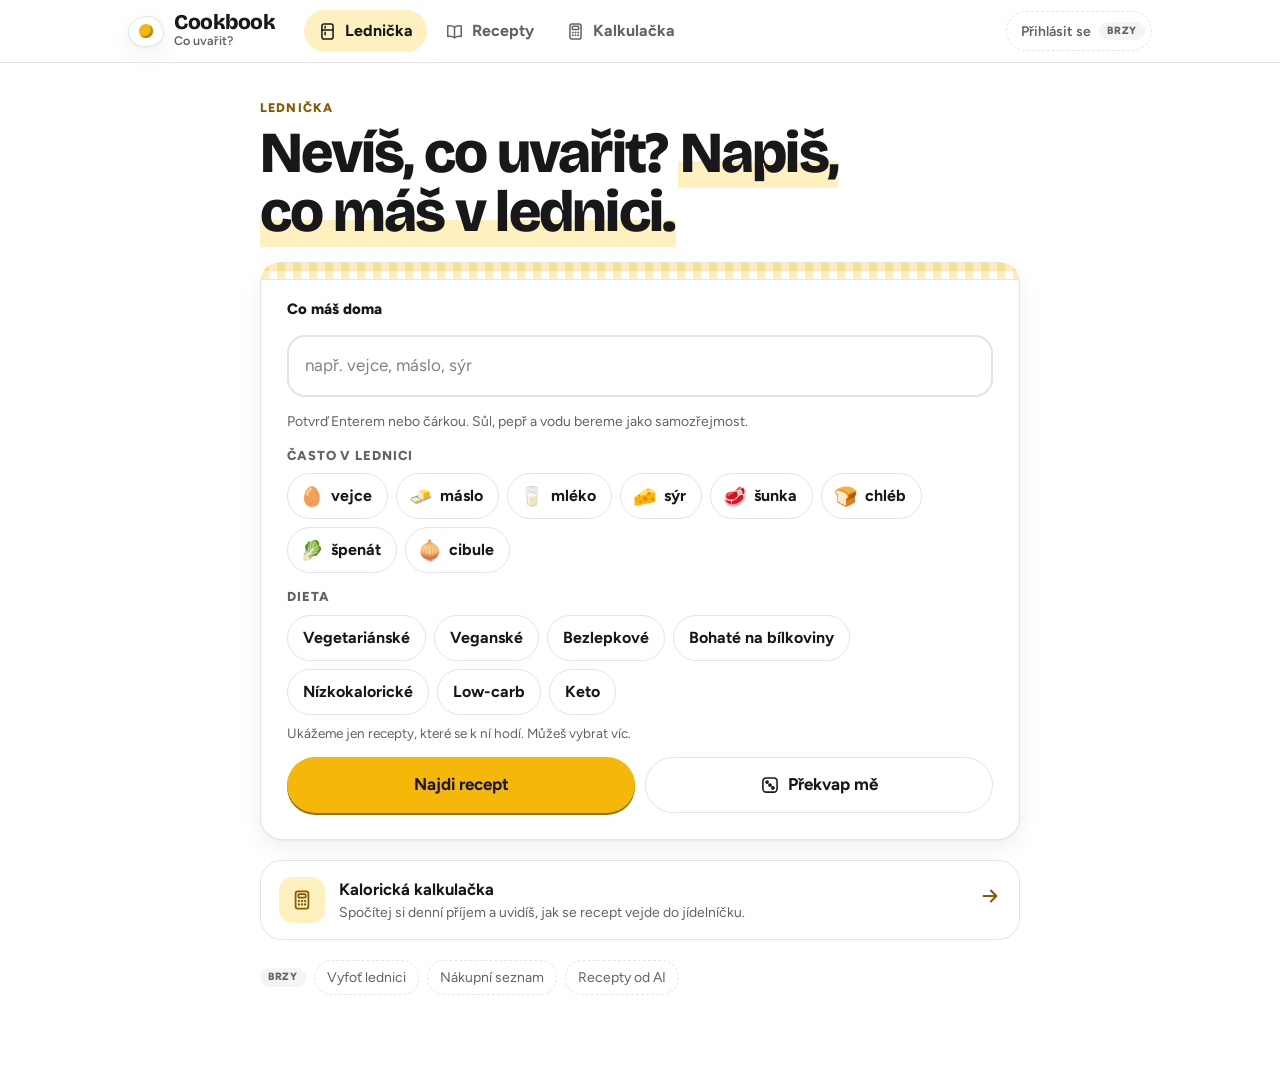
==== index.html @ 3f2a3895 "Add files via upload" ====
<!doctype html>
<html lang="cs">
<head>
<meta charset="utf-8">
<meta name="viewport" content="width=device-width, initial-scale=1, viewport-fit=cover">
<style>:root{padding-top:env(safe-area-inset-top,0px);padding-bottom:env(safe-area-inset-bottom,0px)}body{margin:0}img{max-width:100%}[hidden]{display:none!important}</style>
<title>Cookbook – Co uvařit?</title>
<link rel="preconnect" href="https://fonts.googleapis.com">
<link rel="preconnect" href="https://fonts.gstatic.com" crossorigin>
<link rel="stylesheet" href="https://fonts.googleapis.com/css2?family=Bricolage+Grotesque:opsz,wght@12..96,600;12..96,800&family=Figtree:wght@400;500;600;700;800&display=swap">
<style>
/* Light-only, neutral white look (by request). Layout: mobile-first single column with a fixed bottom tab bar; top nav from 760px; recipe detail and calculator split into content + sticky side panel from 960px. */
:root{
  --bg:#FFFFFF; --surface:#FFFFFF; --surface-2:#F4F4F5; --line:#E4E4E7;
  --fg:#18181B; --muted:#62626B;
  --accent:#F5B70A; --accent-soft:#FFF0BF; --accent-ink:#18181B; --accent-text:#875A00; --focus:#875A00;
  --green:#2E844A; --green-ink:#21663A; --green-soft:#E3F3E6;
  --warn:#A3470A; --warn-soft:#FDEBDB;
  --c-b:#D2462F; --c-s:#D99A1E; --c-t:#6E58B8;
  --ging:color-mix(in srgb, var(--accent) 26%, transparent);
  --shadow:0 1px 2px rgba(0,0,0,.05), 0 8px 24px rgba(0,0,0,.06);
  --f-display:"Bricolage Grotesque","Trebuchet MS",system-ui,sans-serif;
  --f-body:"Figtree",system-ui,-apple-system,"Segoe UI",Roboto,sans-serif;
  --r-lg:22px; --r-md:16px;
  color-scheme:light;
}

*{box-sizing:border-box}
html{-webkit-text-size-adjust:100%}
body{background:var(--bg);color:var(--fg);font-family:var(--f-body);font-size:16px;line-height:1.5}
h1,h2,h3{font-family:var(--f-display);font-weight:800;letter-spacing:-.015em;line-height:1.1;text-wrap:balance;margin:0}
h1:focus{outline:none}
p{margin:0}
a{color:var(--accent-text)}
button{font:inherit}
:focus-visible{outline:3px solid var(--focus);outline-offset:2px}
.sr{position:absolute!important;width:1px;height:1px;padding:0;margin:-1px;overflow:hidden;clip:rect(0,0,0,0);white-space:nowrap;border:0}
.wrap{width:100%;max-width:1080px;margin-inline:auto;padding-inline:16px}
@media (min-width:760px){.wrap{padding-inline:28px}}
svg{flex:none}

/* ---------- header & navigation ---------- */
.topbar{position:sticky;top:env(safe-area-inset-top,0px);z-index:20;background:color-mix(in srgb,var(--bg) 90%,transparent);backdrop-filter:saturate(1.2) blur(10px);-webkit-backdrop-filter:saturate(1.2) blur(10px);border-bottom:1px solid var(--line)}
.topbar-in{display:flex;align-items:center;gap:16px;min-height:62px}
.brand{display:flex;align-items:center;gap:10px;text-decoration:none;color:var(--fg)}
.brand-egg{width:36px;height:31px;border-radius:58% 42% 55% 45% / 50% 60% 40% 50%;background:var(--surface);border:1.5px solid var(--line);display:grid;place-items:center;box-shadow:var(--shadow)}
.brand-egg::after{content:"";width:14px;height:14px;border-radius:50%;background:var(--accent);box-shadow:inset -2px -2px 0 color-mix(in srgb,var(--accent) 70%,var(--fg))}
.brand b{display:block;font-family:var(--f-display);font-size:21px;font-weight:800;line-height:1;letter-spacing:-.02em}
.brand small{display:block;font-size:12.5px;color:var(--muted);font-weight:600;line-height:1.3}
.topnav{display:none;gap:4px;margin-left:12px}
.topnav a{display:inline-flex;align-items:center;gap:8px;min-height:42px;padding:0 14px;border-radius:999px;color:var(--muted);font-weight:700;text-decoration:none}
.topnav a:hover{color:var(--fg);background:var(--surface-2)}
.topnav a[aria-current="page"]{color:var(--fg);background:var(--accent-soft)}
.topnav svg{width:19px;height:19px}
.soon-btn{margin-left:auto;display:inline-flex;align-items:center;gap:8px;min-height:40px;padding:0 6px 0 14px;border-radius:999px;border:1.5px dashed var(--line);background:transparent;color:var(--muted);font-weight:600;font-size:14px;cursor:not-allowed}
.soon{display:inline-block;font-size:10.5px;font-weight:800;text-transform:uppercase;letter-spacing:.07em;padding:3px 8px;border-radius:999px;background:var(--surface-2);color:var(--muted);line-height:1.2;white-space:nowrap}
.tabbar{position:fixed;left:0;right:0;bottom:0;z-index:30;background:var(--surface);border-top:1px solid var(--line);padding-bottom:env(safe-area-inset-bottom,0px)}
.tabbar ul{display:grid;grid-template-columns:repeat(3,minmax(0,1fr));list-style:none;margin:0 auto;padding:6px 8px;max-width:520px}
.tab{display:flex;flex-direction:column;align-items:center;gap:3px;min-height:58px;padding:4px;text-decoration:none;color:var(--muted);font-size:12.5px;font-weight:700;border-radius:14px}
.tab .ico{width:56px;height:30px;border-radius:999px;display:grid;place-items:center;transition:background .15s}
.tab[aria-current="page"]{color:var(--fg)}
.tab[aria-current="page"] .ico{background:var(--accent-soft)}
@media (min-width:760px){.topnav{display:flex}.tabbar{display:none}}
main{padding-block:22px calc(104px + env(safe-area-inset-bottom,0px))}
@media (min-width:760px){main{padding-block:36px 72px}}

/* ---------- shared bits ---------- */
.eyebrow{font-size:12.5px;font-weight:800;letter-spacing:.09em;text-transform:uppercase;color:var(--accent-text)}
.lede{color:var(--muted);font-size:17px;max-width:62ch}
.btn{display:inline-flex;align-items:center;justify-content:center;gap:8px;min-height:48px;padding:0 20px;border-radius:999px;border:1.5px solid transparent;font-weight:700;font-size:16px;cursor:pointer;text-decoration:none;transition:transform .12s ease,background-color .15s ease,border-color .15s ease}
.btn svg{width:20px;height:20px}
.btn-primary{background:var(--accent);color:var(--accent-ink);box-shadow:0 2px 0 color-mix(in srgb,var(--accent) 55%,var(--fg))}
.btn-primary:hover{background:color-mix(in srgb,var(--accent) 88%,var(--fg))}
.btn-primary:active{transform:translateY(1px);box-shadow:none}
.btn-secondary{background:var(--surface);color:var(--fg);border-color:var(--line)}
.btn-secondary:hover{border-color:color-mix(in srgb,var(--accent) 60%,var(--line))}
.btn-ghost{background:transparent;color:var(--accent-text);padding:0 10px}
.btn-ghost:hover{background:var(--surface-2)}
.btn-lg{min-height:56px;font-size:17px;padding:0 26px}
.panel{background:var(--surface);border:1px solid var(--line);border-radius:var(--r-lg);padding:20px;min-width:0}
@media (min-width:760px){.panel{padding:24px}}
.panel-head{display:flex;flex-wrap:wrap;align-items:center;justify-content:space-between;gap:10px 16px;margin-bottom:12px}
.panel h2{font-size:22px}
.p-add h2{margin-bottom:6px}
.sub{color:var(--muted);font-size:14.5px}
.gingham{background-color:var(--surface);background-image:linear-gradient(90deg,var(--ging) 50%,transparent 0),linear-gradient(var(--ging) 50%,transparent 0);background-size:26px 26px}
.plate{width:104px;height:104px;border-radius:50%;background:var(--surface);display:grid;place-items:center;font-size:54px;line-height:1;box-shadow:0 0 0 9px color-mix(in srgb,var(--surface) 55%,transparent),var(--shadow)}
.plate.big{width:132px;height:132px;font-size:70px}
.meta{display:flex;flex-wrap:wrap;gap:6px 16px;list-style:none;margin:0;padding:0;color:var(--muted);font-size:14.5px;font-weight:600}
.meta li{display:inline-flex;align-items:center;gap:6px}
.meta svg{width:17px;height:17px}
.tags{display:flex;flex-wrap:wrap;gap:6px;list-style:none;margin:0;padding:0}
.tag{font-size:13px;font-weight:700;padding:4px 11px;border-radius:999px;background:var(--green-soft);color:var(--green-ink)}
.tag.neutral{background:var(--surface-2);color:var(--muted)}
.seg{display:inline-flex;padding:4px;gap:4px;background:var(--surface-2);border-radius:999px;max-width:100%}
.seg label{position:relative;flex:1 1 auto}
.seg input{position:absolute;inset:0;width:100%;height:100%;margin:0;opacity:0;cursor:pointer}
.seg span{display:grid;place-items:center;min-width:46px;min-height:42px;padding:0 14px;border-radius:999px;font-weight:700;color:var(--muted);font-variant-numeric:tabular-nums;white-space:nowrap}
.seg input:checked + span{background:var(--surface);color:var(--fg);box-shadow:0 1px 3px rgba(0,0,0,.14)}
.seg input:focus-visible + span{outline:3px solid var(--focus);outline-offset:1px}
.check{appearance:none;-webkit-appearance:none;flex:none;width:26px;height:26px;margin:0;border-radius:8px;border:2px solid color-mix(in srgb,var(--muted) 65%,transparent);background:var(--surface);cursor:pointer;transition:background-color .12s,border-color .12s}
.check:checked{background:var(--accent) url("data:image/svg+xml,%3Csvg xmlns='http://www.w3.org/2000/svg' viewBox='0 0 24 24' fill='none' stroke='%2318181B' stroke-width='3.2' stroke-linecap='round' stroke-linejoin='round'%3E%3Cpath d='M5 12.5l4.5 4.5L19 7.5'/%3E%3C/svg%3E") center/17px no-repeat;border-color:var(--accent)}
.badge{display:inline-block;font-size:11.5px;font-weight:800;padding:2px 8px;border-radius:999px;white-space:nowrap;vertical-align:1px}
.badge.lednice{background:var(--green-soft);color:var(--green-ink)}
.badge.cil{background:var(--accent-soft);color:var(--accent-text)}
.pill{flex:none;font-size:12.5px;font-weight:800;padding:3px 10px;border-radius:999px;white-space:nowrap}
.pill.ok{background:var(--green-soft);color:var(--green-ink)}
.pill.miss{background:var(--warn-soft);color:var(--warn)}
.pill.spiz,.pill.opt{background:var(--surface-2);color:var(--muted)}
.disclaimer{display:flex;gap:8px;align-items:flex-start;font-size:13.5px;color:var(--muted)}
.disclaimer svg{width:18px;height:18px;margin-top:1px}
.page-head{display:flex;flex-direction:column;gap:8px;margin-bottom:22px}
.page-head h1{font-size:clamp(30px,6vw,44px)}

/* ---------- 1 · lednička ---------- */
.home{max-width:760px;margin-inline:auto;display:flex;flex-direction:column;gap:20px}
.home h1{font-size:clamp(34px,8.2vw,58px);line-height:1.02;letter-spacing:-.03em;margin-top:6px}
.home h1 .hl{background:linear-gradient(transparent 62%,var(--accent-soft) 62%);padding-inline:2px}
.fridge{position:relative;background:var(--surface);border:1px solid var(--line);border-radius:var(--r-lg);padding:0 18px 20px;box-shadow:var(--shadow);display:flex;flex-direction:column;gap:14px}
.fridge::before{content:"";display:block;height:16px;margin:0 -18px 4px;border-radius:var(--r-lg) var(--r-lg) 0 0;background-color:var(--surface);background-image:linear-gradient(90deg,var(--ging) 50%,transparent 0),linear-gradient(var(--ging) 50%,transparent 0);background-size:16px 16px;border-bottom:1px solid var(--line)}
@media (min-width:760px){.fridge{padding:0 26px 26px}.fridge::before{margin-inline:-26px}}
.field-label{font-weight:800;font-size:15px}
.sugg-wrap{position:relative}
.chipbox{display:flex;flex-wrap:wrap;gap:8px;align-items:center;min-height:62px;padding:10px;border:2px solid var(--line);border-radius:18px;background:var(--bg);cursor:text;transition:border-color .15s,box-shadow .15s}
.chipbox:focus-within{border-color:var(--accent);box-shadow:0 0 0 4px color-mix(in srgb,var(--accent) 22%,transparent)}
.chips{display:contents;list-style:none}
.chip{display:inline-flex;align-items:center;gap:2px;min-height:38px;padding:3px 3px 3px 13px;border-radius:999px;background:var(--accent-soft);color:var(--fg);font-weight:700;max-width:100%}
.chip > span{overflow:hidden;text-overflow:ellipsis;white-space:nowrap}
.chip small{font-weight:600;color:var(--muted);margin-left:4px;white-space:nowrap}
.chip.unknown{background:transparent;border:1.5px dashed color-mix(in srgb,var(--muted) 55%,transparent);color:var(--muted)}
.chip button{width:32px;height:32px;border:0;border-radius:50%;background:transparent;color:inherit;display:grid;place-items:center;cursor:pointer}
.chip button:hover{background:color-mix(in srgb,var(--fg) 10%,transparent)}
.chip button svg{width:16px;height:16px}
.chip.flash{animation:flash .7s ease}
@keyframes flash{0%,100%{transform:none}30%{transform:scale(1.08)}60%{transform:scale(.97)}}
.chip-input{flex:1 1 150px;min-width:0;min-height:38px;padding:4px 6px;border:0;outline:0;background:transparent;color:var(--fg);font:inherit;font-size:17px}
.chip-input::placeholder{color:color-mix(in srgb,var(--muted) 80%,transparent)}
.sugg{position:absolute;left:0;right:0;top:calc(100% + 6px);z-index:15;margin:0;padding:6px;list-style:none;background:var(--surface);border:1px solid var(--line);border-radius:16px;box-shadow:var(--shadow)}
.sugg li{display:flex;align-items:center;justify-content:space-between;gap:12px;min-height:46px;padding:8px 12px;border-radius:11px;cursor:pointer;font-weight:600}
.sugg li small{color:var(--muted);font-weight:500;font-size:13.5px;text-align:right}
.sugg li[aria-selected="true"],.sugg li:hover{background:var(--accent-soft)}
.hint{font-size:14px;color:var(--muted)}
.quick{display:flex;flex-direction:column;gap:8px}
.quick-label{font-size:13px;font-weight:800;text-transform:uppercase;letter-spacing:.07em;color:var(--muted)}
.quick-list{display:flex;flex-wrap:wrap;gap:8px}
.qbtn{display:inline-flex;align-items:center;gap:7px;min-height:46px;padding:0 15px 0 12px;border-radius:999px;border:1.5px solid var(--line);background:var(--surface);color:var(--fg);font-weight:700;cursor:pointer;transition:background-color .12s,border-color .12s}
.qbtn .em{font-size:19px;line-height:1}
.qbtn:hover{border-color:color-mix(in srgb,var(--accent) 60%,var(--line))}
.qbtn[aria-pressed="true"]{background:var(--accent-soft);border-color:var(--accent)}
.qbtn .tick{display:none;width:16px;height:16px}
.qbtn[aria-pressed="true"] .tick{display:block}
.qbtn.diet{padding:0 15px}
.qbtn.diet[aria-pressed="true"]{background:var(--green-soft);border-color:var(--green);color:var(--green-ink)}
.diet-hint{font-size:13.5px;color:var(--muted)}
.tag.on{display:inline-flex;align-items:center;gap:4px;box-shadow:inset 0 0 0 1.5px var(--green)}
.tag.on svg{width:13px;height:13px}
.search-sum .mini.diet{background:var(--green-soft);color:var(--green-ink)}
.diet-fit{font-size:14.5px;color:var(--green-ink);font-weight:700}
.add-row.off{opacity:.55;cursor:not-allowed}
.add-row.off:hover{border-color:var(--line)}
.add-row.off .check{cursor:not-allowed}
.actions{display:flex;flex-wrap:wrap;gap:10px}
.actions .btn{flex:1 1 190px}
.inline-msg{font-size:14.5px;font-weight:600;color:var(--warn);min-height:0}
.inline-msg:empty{display:none}
.calc-teaser{display:flex;align-items:center;gap:14px;padding:16px 18px;border-radius:var(--r-lg);border:1.5px solid var(--line);background:var(--surface);color:var(--fg);text-decoration:none;transition:border-color .15s}
.calc-teaser:hover{border-color:var(--accent)}
.ct-ico{width:46px;height:46px;border-radius:14px;background:var(--accent-soft);color:var(--accent-text);display:grid;place-items:center}
.ct-txt{flex:1;min-width:0}
.ct-txt b{display:block;font-size:16.5px}
.ct-txt small{display:block;color:var(--muted);font-size:14px}
.ct-arrow{color:var(--accent-text)}
.soon-row{display:flex;flex-wrap:wrap;align-items:center;gap:8px;color:var(--muted);font-size:14px}
.soon-row span.item{display:inline-flex;align-items:center;gap:6px;padding:6px 12px;border-radius:999px;border:1.5px dashed var(--line)}

/* ---------- 2 · výsledky ---------- */
.results{max-width:860px;margin-inline:auto}
.search-sum{display:flex;flex-wrap:wrap;align-items:center;gap:6px 8px;font-size:14.5px;color:var(--muted)}
.search-sum .mini{padding:3px 10px;border-radius:999px;background:var(--accent-soft);color:var(--fg);font-weight:700}
.search-sum .mini.unknown{background:transparent;border:1.5px dashed var(--line);color:var(--muted)}
.cards{display:flex;flex-direction:column;gap:16px}
.rcard{position:relative;display:grid;background:var(--surface);border:1px solid var(--line);border-radius:var(--r-lg);overflow:hidden;box-shadow:var(--shadow);transition:transform .15s ease,border-color .15s}
.rcard:hover{transform:translateY(-2px);border-color:color-mix(in srgb,var(--accent) 50%,var(--line))}
.rcard:has(a:focus-visible){outline:3px solid var(--focus);outline-offset:3px}
.rcard-art{display:grid;place-items:center;min-height:168px;border-bottom:1px solid var(--line)}
.rcard-art.photo{position:relative;aspect-ratio:16/10;min-height:0;overflow:hidden;background:var(--surface-2)}
.rcard-art.photo img{position:absolute;inset:0;width:100%;height:100%;object-fit:cover;display:block;transition:transform .35s ease}
.rcard:hover .rcard-art.photo img{transform:scale(1.03)}
@media (min-width:640px){.rcard{grid-template-columns:280px minmax(0,1fr)}.rcard-art{border-bottom:0;border-right:1px solid var(--line)}.rcard-art.photo{aspect-ratio:auto;min-height:230px}}
.rcard-body{display:flex;flex-direction:column;gap:12px;padding:18px 20px 20px;min-width:0}
.rcard-top{display:flex;align-items:flex-start;justify-content:space-between;gap:14px}
.rcard-title{display:flex;flex-direction:column;gap:6px;min-width:0}
.rcard h2{font-size:25px}
.rcard h2 a{color:var(--fg);text-decoration:none}
.rcard h2 a::after{content:"";position:absolute;inset:0}
.rcard h2 a:focus-visible{outline:none}
.match{--p:0;--mc:var(--accent-text);flex:none;width:68px;height:68px;border-radius:50%;background:conic-gradient(var(--mc) calc(var(--p) * 1%),var(--surface-2) 0);display:grid;place-items:center}
.match > span{width:54px;height:54px;border-radius:50%;background:var(--surface);display:flex;flex-direction:column;align-items:center;justify-content:center;font-weight:800;font-size:15.5px;line-height:1;font-variant-numeric:tabular-nums}
.match small{font-size:10.5px;font-weight:700;color:var(--muted);margin-top:3px}
.match.full{--mc:var(--green)}
.missing{padding:9px 12px;border-radius:12px;background:var(--warn-soft);color:var(--fg);font-size:15px}
.missing b{color:var(--warn)}
.have{padding:9px 12px;border-radius:12px;background:var(--green-soft);color:var(--green-ink);font-weight:700;font-size:15px}
.using{font-size:14.5px;color:var(--muted)}
.using b{color:var(--fg)}
.rcard-cta{display:inline-flex;align-items:center;gap:6px;font-weight:800;color:var(--accent-text);margin-top:2px}
.rcard-cta svg{width:18px;height:18px}
.more-note{margin-top:18px;display:flex;flex-wrap:wrap;align-items:center;gap:8px;color:var(--muted);font-size:14.5px}
.empty{display:flex;flex-direction:column;align-items:flex-start;gap:14px;padding:0 0 22px;overflow:hidden}
.empty-art{align-self:stretch;display:grid;place-items:center;min-height:170px;border-bottom:1px solid var(--line)}
.empty h2,.empty p,.empty .actions{margin-inline:20px}
.empty h2{font-size:24px;margin-top:6px}
.empty p{color:var(--muted);font-size:16.5px;max-width:52ch}
.empty .actions{align-self:stretch}
@media (min-width:760px){.empty h2,.empty p,.empty .actions{margin-inline:26px}}

/* ---------- 3 · detail ---------- */
.back{display:inline-flex;align-items:center;gap:6px;min-height:44px;margin-bottom:8px;padding-right:10px;font-weight:700;text-decoration:none;color:var(--accent-text)}
.back svg{width:18px;height:18px}
.d-hero{display:grid;gap:20px;margin-bottom:22px}
.d-media{display:flex;flex-direction:column;gap:8px;min-width:0}
.d-photo{position:relative;margin:0;aspect-ratio:4/3;max-width:100%;border-radius:var(--r-lg);overflow:hidden;border:1px solid var(--line);background:var(--surface-2)}
.d-photo img{position:absolute;inset:0;width:100%;height:100%;object-fit:cover;display:block}
.d-ph{position:absolute;inset:0;display:grid;place-items:center}
.ph-note{position:absolute;left:12px;top:12px;font-size:12.5px;font-weight:700;padding:4px 10px;border-radius:999px;background:var(--surface);color:var(--muted);box-shadow:var(--shadow)}
.photo-actions{position:absolute;right:12px;bottom:12px;display:flex;gap:8px}
.photo-btn{display:inline-flex;align-items:center;gap:8px;min-height:44px;padding:0 16px;border-radius:999px;border:0;background:var(--surface);color:var(--fg);font-weight:700;font-size:15px;cursor:pointer;box-shadow:0 2px 10px rgba(0,0,0,.18)}
.photo-btn:hover{background:var(--surface-2)}
.photo-btn.icon{width:44px;padding:0;justify-content:center}
.photo-btn svg{width:19px;height:19px}
#foto-input:focus-visible + .photo-btn{outline:3px solid var(--focus);outline-offset:2px}
.foto-msg{font-size:14px;color:var(--muted)}
.foto-msg:empty{display:none}
.d-head{display:flex;flex-direction:column;gap:10px;min-width:0}
.d-head h1{font-size:clamp(34px,7vw,52px);letter-spacing:-.03em}
.d-head .lede{font-size:16.5px}
@media (min-width:760px){.d-hero{grid-template-columns:minmax(0,1fr) minmax(0,1fr);align-items:center;gap:32px}}
.d-grid{display:flex;flex-direction:column;gap:16px}
.d-main,.d-side{display:contents}
.p-ing{order:1}.p-add{order:2}.p-nutr{order:3}.p-goal{order:4}.p-steps{order:5}
@media (min-width:960px){
  .d-grid{display:grid;grid-template-columns:minmax(0,1fr) 380px;align-items:start;gap:20px}
  .d-main,.d-side{display:flex;flex-direction:column;gap:20px}
  .d-side{position:sticky;top:calc(env(safe-area-inset-top,0px) + 80px)}
}
.ing-list{list-style:none;margin:0;padding:0}
.ing{display:flex;align-items:center;gap:12px;padding:12px 0;border-top:1px solid var(--line)}
.ing:first-child{border-top:0;padding-top:4px}
.ing-txt{flex:1;min-width:0}
.ing-txt b{display:block;font-weight:700;font-size:16.5px;font-variant-numeric:tabular-nums}
.ing-txt small{display:block;color:var(--muted);font-size:14px}
.soon-inline{margin-top:12px;display:inline-flex;align-items:center;gap:8px;min-height:40px;padding:0 6px 0 14px;border-radius:999px;border:1.5px dashed var(--line);background:transparent;color:var(--muted);font-weight:600;font-size:14px;cursor:not-allowed}
.add-list{display:flex;flex-direction:column;gap:8px;margin-top:12px}
.add-row{display:grid;grid-template-columns:auto minmax(0,1fr) auto;align-items:center;gap:4px 12px;min-height:58px;padding:12px 14px;border:1.5px solid var(--line);border-radius:16px;cursor:pointer;transition:background-color .12s,border-color .12s}
.add-row:hover{border-color:color-mix(in srgb,var(--accent) 55%,var(--line))}
.add-row:has(input:checked){border-color:var(--accent);background:color-mix(in srgb,var(--accent-soft) 55%,var(--surface))}
.add-main{min-width:0;display:flex;flex-wrap:wrap;align-items:baseline;gap:4px 8px}
.add-name{font-weight:700}
.add-amt{color:var(--muted);font-size:14px;font-variant-numeric:tabular-nums}
.add-kcal{font-weight:800;font-variant-numeric:tabular-nums;white-space:nowrap}
.add-note{grid-column:2 / -1;font-size:13px;color:var(--muted)}
.hidden-note{margin-top:10px;font-size:14px;color:var(--muted)}
.steps-head{display:flex;flex-wrap:wrap;align-items:center;justify-content:space-between;gap:8px 16px;margin-bottom:10px}
.progress{display:flex;align-items:center;gap:10px;font-size:14px;color:var(--muted);font-weight:700;font-variant-numeric:tabular-nums}
.progress .meter{width:96px}
.steps{list-style:none;margin:0;padding:0;display:flex;flex-direction:column;gap:4px}
.step{display:grid;grid-template-columns:auto 26px minmax(0,1fr);align-items:start;gap:12px;padding:12px 10px;border-radius:14px;cursor:pointer}
.step:hover{background:var(--surface-2)}
.step-n{font-family:var(--f-display);font-weight:800;font-size:21px;line-height:1.15;color:var(--accent-text);text-align:center}
.step-t{padding-top:1px}
.step:has(input:checked) .step-t{text-decoration:line-through;text-decoration-color:color-mix(in srgb,var(--muted) 70%,transparent);color:var(--muted)}
.step:has(input:checked) .step-n{color:var(--muted)}
.tip{margin-top:14px;padding:14px 16px;border-radius:16px;background:var(--accent-soft);display:flex;gap:10px;align-items:flex-start}
.tip b{font-family:var(--f-display);font-weight:800}
.kcal-row{display:grid;grid-template-columns:repeat(auto-fit,minmax(130px,1fr));gap:10px}
.kcal-tile{display:flex;flex-direction:column;gap:2px;padding:12px 14px;border-radius:16px;background:var(--surface-2)}
.kcal-tile.hl{background:var(--accent-soft)}
.kcal-tile span{font-size:13px;font-weight:700;color:var(--muted)}
.kcal-tile.hl span{color:var(--accent-text)}
.kcal-tile b{font-family:var(--f-display);font-size:38px;font-weight:800;line-height:1;font-variant-numeric:tabular-nums}
.kcal-tile small{font-size:13.5px;color:var(--muted);font-weight:600}
.kcal-break{margin-top:8px;font-size:14px;color:var(--muted);font-variant-numeric:tabular-nums}
.mbar{display:flex;gap:3px;height:16px;margin:16px 0 12px;border-radius:999px;overflow:hidden;background:var(--surface-2)}
.mbar span{display:block;height:100%;min-width:3px}
.mb-b{background:var(--c-b)}.mb-s{background:var(--c-s)}.mb-t{background:var(--c-t)}
.mtab{width:100%;border-collapse:collapse;font-variant-numeric:tabular-nums}
.mtab th,.mtab td{padding:7px 0;text-align:right;border-top:1px solid var(--line)}
.mtab thead th{border-top:0;font-size:12px;font-weight:800;text-transform:uppercase;letter-spacing:.06em;color:var(--muted);padding-top:0}
.mtab th:first-child,.mtab td:first-child{text-align:left}
.mtab td{font-weight:700}
.mtab td.pct{color:var(--muted);font-weight:600}
.mtab td + td,.mtab th + th{padding-left:12px}
.dot{display:inline-block;width:11px;height:11px;border-radius:3px;margin-right:8px;vertical-align:0}
.dot.b{background:var(--c-b)}.dot.s{background:var(--c-s)}.dot.t{background:var(--c-t)}
.goal{border-color:color-mix(in srgb,var(--accent) 65%,var(--line));border-width:1.5px}
.goal h2{margin-bottom:10px}
.goal-sum{font-size:14.5px;color:var(--muted);margin-bottom:14px}
.goal-sum b{color:var(--fg)}
.cover{display:flex;flex-direction:column;gap:6px;margin-bottom:14px}
.cover-row{display:flex;justify-content:space-between;align-items:baseline;gap:10px;font-weight:700}
.cover-row b{font-family:var(--f-display);font-size:24px;font-variant-numeric:tabular-nums}
.cover small{color:var(--muted);font-size:13.5px;font-variant-numeric:tabular-nums}
.meter{height:10px;border-radius:999px;background:var(--surface-2);overflow:hidden}
.meter span{display:block;height:100%;border-radius:inherit;background:var(--accent)}
.meter.b span{background:var(--c-b)}
.meal-note{font-size:14.5px;color:var(--muted);margin-bottom:14px}
.reco{display:flex;flex-direction:column;gap:10px;padding:14px;border-radius:16px;background:var(--surface-2)}
.reco p{font-size:15px}
.reco .ok{color:var(--green-ink);font-weight:700}
.goal .btn{align-self:flex-start}
.goal-empty{display:flex;flex-direction:column;gap:12px}
.goal-empty p{color:var(--muted)}

/* ---------- 4 · kalkulačka ---------- */
.calc-grid{display:flex;flex-direction:column;gap:18px}
@media (min-width:960px){.calc-grid{display:grid;grid-template-columns:minmax(0,1fr) 420px;align-items:start;gap:22px}.calc-out{position:sticky;top:calc(env(safe-area-inset-top,0px) + 80px)}}
.calc-form{display:flex;flex-direction:column;gap:24px}
.fs{border:0;margin:0;padding:0;min-width:0}
.fs legend{padding:0;margin-bottom:10px;font-weight:800;font-size:15.5px}
.seg-wide{display:flex;width:100%}
.seg-wide span{min-height:48px}
.num-grid{display:grid;grid-template-columns:repeat(3,minmax(0,1fr));gap:10px}
.field label{display:block;font-weight:800;font-size:15.5px;margin-bottom:8px}
.inp{display:flex;align-items:center;gap:6px;min-height:54px;padding:0 12px;border:2px solid var(--line);border-radius:14px;background:var(--bg);transition:border-color .15s}
.inp:focus-within{border-color:var(--accent)}
.inp input{flex:1;min-width:0;width:100%;border:0;outline:0;background:transparent;color:var(--fg);font:inherit;font-size:19px;font-weight:700;font-variant-numeric:tabular-nums}
.inp input::placeholder{color:color-mix(in srgb,var(--muted) 60%,transparent);font-weight:500}
.inp span{color:var(--muted);font-size:14px;font-weight:600}
.field.err .inp{border-color:var(--warn)}
.err-msg{margin-top:5px;font-size:13px;color:var(--warn);font-weight:600}
.err-msg:empty{display:none}
.opts{display:grid;gap:8px}
.opts-2{grid-template-columns:repeat(2,minmax(0,1fr))}
.opt{position:relative;display:flex;align-items:flex-start;gap:12px;min-height:56px;padding:12px 14px;border:1.5px solid var(--line);border-radius:16px;cursor:pointer;transition:background-color .12s,border-color .12s}
.opt:hover{border-color:color-mix(in srgb,var(--accent) 55%,var(--line))}
.opt input{position:absolute;opacity:0;width:1px;height:1px;margin:0}
.opt .radio{flex:none;width:21px;height:21px;margin-top:1px;border-radius:50%;border:2px solid color-mix(in srgb,var(--muted) 70%,transparent);display:grid;place-items:center}
.opt input:checked + .radio{border-color:var(--accent-text)}
.opt input:checked + .radio::after{content:"";width:10px;height:10px;border-radius:50%;background:var(--accent-text)}
.opt input:focus-visible + .radio{outline:3px solid var(--focus);outline-offset:3px}
.opt:has(input:checked){border-color:var(--accent);background:color-mix(in srgb,var(--accent-soft) 55%,var(--surface))}
.opt-txt{flex:1;min-width:0}
.opt-txt b{display:block}
.opt-txt small{display:block;color:var(--muted);font-size:13.5px;line-height:1.4}
.opt-k{flex:none;color:var(--muted);font-weight:800;font-size:14px;font-variant-numeric:tabular-nums;white-space:nowrap}
.form-foot{display:flex;flex-wrap:wrap;gap:10px;align-items:center;border-top:1px solid var(--line);padding-top:18px}
.out{display:flex;flex-direction:column;gap:16px}
.out h2{font-size:22px}
.out h3{font-size:17px}
.stats{display:grid;grid-template-columns:repeat(2,minmax(0,1fr));gap:10px}
.stat{display:flex;flex-direction:column;gap:2px;padding:12px 14px;border-radius:16px;background:var(--surface-2)}
.stat span{font-size:12.5px;font-weight:800;letter-spacing:.06em;text-transform:uppercase;color:var(--muted)}
.stat b{font-family:var(--f-display);font-size:30px;line-height:1.05;font-variant-numeric:tabular-nums}
.stat small{font-size:13px;color:var(--muted)}
.target{display:flex;flex-direction:column;gap:2px;padding:16px 18px;border-radius:18px;background:var(--accent-soft)}
.target span{font-size:12.5px;font-weight:800;letter-spacing:.06em;text-transform:uppercase;color:var(--accent-text)}
.target b{font-family:var(--f-display);font-size:46px;line-height:1;font-variant-numeric:tabular-nums}
.target b small{font-family:var(--f-body);font-size:18px;font-weight:700;margin-left:4px}
.target > small{font-size:14px;color:var(--fg)}
.warn{display:flex;gap:10px;align-items:flex-start;padding:12px 14px;border-radius:16px;background:var(--warn-soft);border:1px solid color-mix(in srgb,var(--warn) 35%,transparent);font-size:14.5px}
.warn svg{color:var(--warn);width:20px;height:20px;margin-top:1px}
.warn b{color:var(--warn)}
.donut-wrap{display:flex;flex-wrap:wrap;align-items:center;gap:18px}
.donut{flex:none;width:136px;max-width:100%;aspect-ratio:1;border-radius:50%;display:grid;place-items:center}
.donut > div{width:62%;aspect-ratio:1;border-radius:50%;background:var(--surface);display:flex;flex-direction:column;align-items:center;justify-content:center;line-height:1.1}
.donut b{font-family:var(--f-display);font-size:21px;font-variant-numeric:tabular-nums}
.donut small{font-size:12px;color:var(--muted);font-weight:700}
.donut-wrap .mtab{flex:1 1 180px;width:auto}
.meals-head{display:flex;flex-wrap:wrap;align-items:center;justify-content:space-between;gap:10px}
.meals{width:100%;border-collapse:collapse;font-variant-numeric:tabular-nums}
.meals td{padding:9px 0;border-top:1px solid var(--line);text-align:right}
.meals td:first-child{text-align:left;font-weight:700}
.meals td.pct{color:var(--muted)}
.meals td + td{padding-left:12px}
.cta{display:flex;flex-direction:column;gap:10px;padding:16px;border-radius:18px;border:1.5px dashed color-mix(in srgb,var(--accent) 70%,var(--line))}
.cta p{font-size:14.5px;color:var(--muted)}
.cta p b{color:var(--fg)}
.cta .btn{align-self:stretch}
.out-empty p{color:var(--muted)}
.out-empty .btn{align-self:flex-start}

@media (max-width:380px){.num-grid{gap:8px}.inp{padding:0 9px}.opts-2{grid-template-columns:1fr}}
@media (prefers-reduced-motion: reduce){*,*::before,*::after{animation:none!important;transition:none!important}}
</style>
</head>
<body>


<header class="topbar">
  <div class="wrap topbar-in">
    <a class="brand" href="#lednicka" data-nav="lednicka" aria-label="Cookbook, úvod">
      <span class="brand-egg" aria-hidden="true"></span>
      <span><b>Cookbook</b><small>Co uvařit?</small></span>
    </a>
    <nav class="topnav" aria-label="Hlavní navigace">
      <a href="#lednicka" data-nav="lednicka" data-navlink="lednicka"></a>
      <a href="#recepty" data-nav="recepty" data-navlink="recepty"></a>
      <a href="#kalkulacka" data-nav="kalkulacka" data-navlink="kalkulacka"></a>
    </nav>
    <button class="soon-btn" type="button" disabled>Přihlásit se <span class="soon">Brzy</span></button>
  </div>
</header>

<main id="app" class="wrap"></main>

<nav class="tabbar" aria-label="Hlavní navigace">
  <ul>
    <li><a class="tab" href="#lednicka" data-nav="lednicka" data-navlink="lednicka"></a></li>
    <li><a class="tab" href="#recepty" data-nav="recepty" data-navlink="recepty"></a></li>
    <li><a class="tab" href="#kalkulacka" data-nav="kalkulacka" data-navlink="kalkulacka"></a></li>
  </ul>
</nav>
<div id="live" class="sr" aria-live="polite"></div>

<script>
(() => {
'use strict';

/* =====================================================================
   DATA – suroviny (slovník pro normalizaci, synonyma a našeptávač)
   ===================================================================== */
const SUROVINY = [
  { id:'vejce',   nazev:'vejce',   syn:['vejce','vajíčka','vajíčko','vajce','vajec','vajíček','vejcata'] },
  { id:'maslo',   nazev:'máslo',   syn:['máslo','másla','máslíčko'] },
  { id:'olej',    nazev:'olej',    syn:['olej','oleje','olivový olej','slunečnicový olej','řepkový olej','kokosový olej'] },
  { id:'mleko',   nazev:'mléko',   syn:['mléko','mlíko','mléka','mlíčko'] },
  { id:'syr',     nazev:'sýr',     syn:['sýr','sýry','sýrem','eidam','čedar','cheddar','gouda','ementál','parmazán','mozzarella'] },
  { id:'sunka',   nazev:'šunka',   syn:['šunka','šunky','šunku','dušená šunka','vepřová šunka','kuřecí šunka'] },
  { id:'chleb',   nazev:'chléb',   syn:['chléb','chleba','chleby','toustový chléb','toust','celozrnný chléb','žitný chléb'] },
  { id:'spenat',  nazev:'špenát',  syn:['špenát','baby špenát','listový špenát'] },
  { id:'cibule',  nazev:'cibule',  syn:['cibule','cibulka','cibuli','jarní cibulka','červená cibule'] },
  { id:'pazitka', nazev:'pažitka', syn:['pažitka','pažitku'] },
  { id:'sul',     nazev:'sůl',     syn:['sůl','soli'], spiz:true },
  { id:'pepr',    nazev:'pepř',    syn:['pepř','pepře'], spiz:true },
  { id:'voda',    nazev:'voda',    syn:['voda','vodu'], spiz:true },
  // známé suroviny, pro které zatím není recept
  { id:'testoviny', nazev:'těstoviny', syn:['těstoviny','špagety','penne','fusilli','nudle'] },
  { id:'rajcata',   nazev:'rajčata',   syn:['rajčata','rajče','rajčátka','cherry rajčata','loupaná rajčata'] },
  { id:'brambory',  nazev:'brambory',  syn:['brambory','brambora','brambor'] },
  { id:'ryze',      nazev:'rýže',      syn:['rýže','rýži'] },
  { id:'kure',      nazev:'kuřecí maso', syn:['kuřecí maso','kuře','kuřecí prsa','kuřecí stehna'] },
  { id:'mleto',     nazev:'mleté maso',  syn:['mleté maso'] },
  { id:'slanina',   nazev:'slanina',   syn:['slanina','anglická slanina'] },
  { id:'paprika',   nazev:'paprika',   syn:['paprika','papriky'] },
  { id:'mrkev',     nazev:'mrkev',     syn:['mrkev','mrkve'] },
  { id:'cesnek',    nazev:'česnek',    syn:['česnek','stroužek česneku'] },
  { id:'zampiony',  nazev:'žampiony',  syn:['žampiony','houby','žampion'] },
  { id:'cuketa',    nazev:'cuketa',    syn:['cuketa','cukety'] },
  { id:'brokolice', nazev:'brokolice', syn:['brokolice'] },
  { id:'avokado',   nazev:'avokádo',   syn:['avokádo'] },
  { id:'smetana',   nazev:'smetana',   syn:['smetana','smetana na vaření','zakysaná smetana'] },
  { id:'jogurt',    nazev:'jogurt',    syn:['jogurt','bílý jogurt','řecký jogurt'] },
  { id:'tvaroh',    nazev:'tvaroh',    syn:['tvaroh'] },
  { id:'mouka',     nazev:'mouka',     syn:['mouka','hladká mouka','polohrubá mouka'] },
  { id:'tunak',     nazev:'tuňák',     syn:['tuňák'] },
  { id:'fazole',    nazev:'fazole',    syn:['fazole'] },
  { id:'banan',     nazev:'banán',     syn:['banán','banány'] },
];

/* =====================================================================
   DATA – recepty. Další recept = další objekt v tomto poli.
   role: 'povinna' | 'zamenitelna' | 'volitelna' | 'spiz'
   ===================================================================== */
const RECEPTY = [
  {
    id: 'michana-vajicka',
    nazev: 'Míchaná vajíčka',
    ilustrace: '🍳',
    // Fotka receptu: URL souboru (např. 'fotky/michana-vajicka.jpg') nebo data URI. Bez fotky se ukáže ilustrace.
    foto: { src: null, alt: 'Míchaná vajíčka na talíři' },
    popis: 'Krémová vajíčka na másle za deset minut. Základ, který vylepšíš tím, co najdeš v lednici.',
    casMin: 10,
    obtiznost: 'snadné',
    porce: 1,
    suroviny: [
      { surovina:'vejce', role:'povinna', vaha:3, mnozstvi:3, jednotka:'ks', tvary:['vejce','vejce','vajec'], ekvivalent:{ mnozstvi:150, jednotka:'g' } },
      { surovina:'maslo', role:'zamenitelna', vaha:1, mnozstvi:10, jednotka:'g', genitiv:'másla',
        nahrady:[ { surovina:'olej', mnozstvi:1, jednotka:'lzicka', genitiv:'oleje' } ] },
      { surovina:'mleko', role:'volitelna', mnozstvi:2, jednotka:'lzice', genitiv:'mléka', ekvivalent:{ mnozstvi:30, jednotka:'ml' } },
      { surovina:'sul', role:'spiz', nazev:'sůl', poznamka:'podle chuti' },
      { surovina:'pepr', role:'spiz', nazev:'pepř', poznamka:'podle chuti' },
      { surovina:'pazitka', role:'volitelna', nazev:'pažitka', poznamka:'na ozdobu' },
    ],
    pridavky: [
      { id:'syr',    surovina:'syr',    nazev:'Sýr eidam 30 %',  kratky:'sýr',     bez:'bez sýra',    mnozstvi:20, jednotka:'g', nutrice:{ kcal:52,  b:5.6, s:0,   t:3.2 }, rusiStitky:[], maso:false },
      { id:'sunka',  surovina:'sunka',  nazev:'Šunka',           kratky:'šunka',   bez:'bez šunky',   mnozstvi:30, jednotka:'g', nutrice:{ kcal:33,  b:5.4, s:0.3, t:1   }, rusiStitky:['vegetarianske'], maso:true },
      { id:'spenat', surovina:'spenat', nazev:'Špenát',          kratky:'špenát',  bez:'bez špenátu', mnozstvi:50, jednotka:'g', nutrice:{ kcal:12,  b:1.4, s:1.8, t:0.2 }, rusiStitky:[], maso:false },
      { id:'cibulka',surovina:'cibule', nazev:'Cibulka',         kratky:'cibulka', bez:'bez cibulky', mnozstvi:30, jednotka:'g', nutrice:{ kcal:12,  b:0.3, s:2.8, t:0   }, rusiStitky:[], maso:false },
      { id:'chleb',  surovina:'chleb',  nazev:'Celozrnný chléb', kratky:'chléb',   bez:'bez chleba',  mnozstvi:50, jednotka:'g', nutrice:{ kcal:120, b:4.5, s:20,  t:1.2 }, rusiStitky:['bezlepkove','low-carb','keto'], maso:false },
    ],
    postup: [
      'Vejce rozklepni do misky, přidej mléko, sůl a pepř a prošlehej vidličkou.',
      'Na pánvi na mírném ohni rozpusť máslo.',
      'Vlij vejce a nech je pár vteřin stát.',
      'Stěrkou pomalu shrnuj srážející se vejce od okrajů ke středu.',
      'Stáhni z ohně, dokud jsou ještě lehce krémová – dojdou zbytkovým teplem.',
      'Posyp pažitkou a hned podávej.',
    ],
    tip: 'Mírný oheň = krémová vajíčka, vysoký oheň = gumová.',
    nutrice: { kcal:300, b:20, s:2.5, t:23 },
    stitky: ['vegetarianske','bezlepkove','low-carb','keto','bohate-na-bilkoviny'],
    nevhodnePro: ['vegany'],
    doporuceni: {
      cil: {
        zhubnout: { pridat:['spenat'], odebrat:['chleb'] },
        udrzet:   { pridat:[], odebrat:[] },
        pribrat:  { pridat:['syr','chleb'], odebrat:[] },
        svaly:    { pridat:['sunka','syr'], odebrat:[] },
      },
      styl: {
        'keto':     { pridat:['syr'], odebrat:['chleb'] },
        'low-carb': { pridat:['syr'], odebrat:['chleb'] },
      },
    },
  },
];

const STITKY = { 'vegetarianske':'Vegetariánské', 'veganske':'Veganské', 'bezlepkove':'Bezlepkové', 'low-carb':'Low-carb', 'keto':'Keto', 'bohate-na-bilkoviny':'Bohaté na bílkoviny', 'nizkokaloricke':'Nízkokalorické' };
// Štítky, které se počítají z nutričních hodnot porce (ne z dat receptu)
const VYPOCTENE = { 'nizkokaloricke': { test: n => n.kcal <= 400, duvod: 'porce by měla přes 400 kcal' } };
// Diety, které jde vybrat v Ledničce (id diety = id štítku)
const DIETY = ['vegetarianske', 'veganske', 'bezlepkove', 'bohate-na-bilkoviny', 'nizkokaloricke', 'low-carb', 'keto'];
const NEVHODNE = { 'vegany':'Nevhodné pro vegany' };

/* =====================================================================
   DATA – kalkulačka
   ===================================================================== */
const AKTIVITY = [
  { id:'sedava',       nazev:'Sedavá',       koef:1.2,   popis:'Většinu dne sedíš, sport skoro vůbec.' },
  { id:'lehka',        nazev:'Lehká',        koef:1.375, popis:'Hodně chodíš nebo lehce cvičíš 1–3× týdně.' },
  { id:'stredni',      nazev:'Střední',      koef:1.55,  popis:'Cvičíš nebo sportuješ 3–5× týdně.' },
  { id:'vysoka',       nazev:'Vysoká',       koef:1.725, popis:'Tvrdý trénink 6–7× týdně.' },
  { id:'velmi-vysoka', nazev:'Velmi vysoká', koef:1.9,   popis:'Fyzicky náročná práce nebo trénink dvakrát denně.' },
];
const CILE = [
  { id:'zhubnout', nazev:'Zhubnout',     uprava:-500 },
  { id:'udrzet',   nazev:'Udržet váhu',  uprava:0 },
  { id:'pribrat',  nazev:'Přibrat',      uprava:300 },
  { id:'svaly',    nazev:'Nabrat svaly', uprava:250 },
];
const STYLY = [
  { id:'vyvazena',         nazev:'Vyvážená',         popis:'Bílkoviny 25 % · sacharidy 45 % · tuky 30 %' },
  { id:'vysokoproteinova', nazev:'Vysokoproteinová', popis:'Bílkoviny 2 g na kg váhy · tuky 25 % · zbytek sacharidy' },
  { id:'low-carb',         nazev:'Low-carb',         popis:'Bílkoviny 30 % · sacharidy 20 % · tuky 50 %' },
  { id:'keto',             nazev:'Keto',             popis:'Bílkoviny 25 % · sacharidy 5 % · tuky 70 %' },
  { id:'vegetarianska',    nazev:'Vegetariánská',    popis:'Jako vyvážená, bez přídavků s masem' },
];
const ROZPAD = {
  3: [['Snídaně',.30],['Oběd',.40],['Večeře',.30]],
  4: [['Snídaně',.25],['Oběd',.35],['Svačina',.15],['Večeře',.25]],
};
const UKAZKA = { pohlavi:'muz', vek:'30', vyska:'180', vaha:'80', aktivita:'stredni', cil:'zhubnout', styl:'vyvazena' };
const PRAZDNY_FORM = { pohlavi:'', vek:'', vyska:'', vaha:'', aktivita:'stredni', cil:'udrzet', styl:'vyvazena' };

/* =====================================================================
   Pomocné funkce
   ===================================================================== */
const $ = (s, r = document) => r.querySelector(s);
const esc = s => String(s).replace(/[&<>"']/g, c => ({ '&':'&amp;', '<':'&lt;', '>':'&gt;', '"':'&quot;', "'":'&#39;' }[c]));
const norm = s => String(s).toLowerCase().normalize('NFD').replace(/[̀-ͯ]/g, '').replace(/[^a-z0-9 ]+/g, ' ').replace(/\s+/g, ' ').trim();
const nf1 = new Intl.NumberFormat('cs-CZ', { maximumFractionDigits:1 });
const nf0 = new Intl.NumberFormat('cs-CZ', { maximumFractionDigits:0 });
const fmt = n => nf0.format(Math.round(n));
const plural = (n, [a, b, c]) => n === 1 ? a : (Number.isInteger(n) && n >= 2 && n <= 4 ? b : c);
const cap = s => s.charAt(0).toUpperCase() + s.slice(1);
const JEDNOTKY = { g:['g','g','g'], ml:['ml','ml','ml'], lzice:['lžíce','lžíce','lžic'], lzicka:['lžička','lžičky','lžiček'] };
const PORCE = ['porce','porce','porcí'];

SUROVINY.forEach(s => { s.nazevN = norm(s.nazev); s.synN = s.syn.map(norm); });
const PODLE_ID = Object.fromEntries(SUROVINY.map(s => [s.id, s]));
const SYN = new Map();
SUROVINY.forEach(s => s.synN.forEach(x => { if (!SYN.has(x)) SYN.set(x, s.id); }));
const SPIZ = new Set(SUROVINY.filter(s => s.spiz).map(s => s.id));
const V_RECEPTECH = new Set();
RECEPTY.forEach(r => {
  r.suroviny.forEach(s => { V_RECEPTECH.add(s.surovina); (s.nahrady || []).forEach(n => V_RECEPTECH.add(n.surovina)); });
  r.pridavky.forEach(p => V_RECEPTECH.add(p.surovina));
});
const nazev = id => PODLE_ID[id] ? PODLE_ID[id].nazev : id;
const recept = id => RECEPTY.find(r => r.id === id);

/** Text → id suroviny (malá písmena, bez diakritiky, synonyma). Neznámé → null. */
function rozpoznej(text) {
  const n = norm(text);
  if (!n) return null;
  if (SYN.has(n)) return SYN.get(n);
  const slova = n.split(' ');
  for (let i = slova.length - 1; i >= 0; i--) if (SYN.has(slova[i])) return SYN.get(slova[i]);
  return null;
}

const svg = (p, sw = 1.9) => `<svg viewBox="0 0 24 24" width="22" height="22" fill="none" stroke="currentColor" stroke-width="${sw}" stroke-linecap="round" stroke-linejoin="round" aria-hidden="true" focusable="false">${p}</svg>`;
const ICON = {
  fridge: svg('<rect x="5" y="2.5" width="14" height="19" rx="2.6"/><path d="M5 10h14M9 5.6v2M9 13v3.2"/>'),
  book:   svg('<path d="M12 6.6C10 5 7 4.5 3.5 5v13.2c3.5-.5 6.5 0 8.5 1.6 2-1.6 5-2.1 8.5-1.6V5C17 4.5 14 5 12 6.6z"/><path d="M12 6.6v13.2"/>'),
  calc:   svg('<rect x="5" y="2.5" width="14" height="19" rx="2.6"/><rect x="8" y="5.5" width="8" height="4" rx="1"/><path d="M8.6 13.2h.01M12 13.2h.01M15.4 13.2h.01M8.6 16.8h.01M12 16.8h.01M15.4 16.8h.01" stroke-width="2.6"/>'),
  clock:  svg('<circle cx="12" cy="12" r="8.6"/><path d="M12 7.5V12l3 2"/>'),
  hat:    svg('<path d="M7 15.5a4 4 0 1 1 1.6-7.6 3.8 3.8 0 0 1 6.8 0A4 4 0 1 1 17 15.5V20H7z"/><path d="M7 17h10"/>'),
  flame:  svg('<path d="M12 3c1 3.4 5 5.4 5 10a5 5 0 0 1-10 0c0-2.2 1-3.6 2.3-4.8.3 1.6 1.2 2.6 2.2 2.8C11 8.6 11.3 5.6 12 3z"/>'),
  x:      svg('<path d="M6.5 6.5l11 11M17.5 6.5l-11 11"/>', 2.2),
  arrow:  svg('<path d="M5 12h14M13 6l6 6-6 6"/>', 2.2),
  back:   svg('<path d="M19 12H5M11 6l-6 6 6 6"/>', 2.2),
  dice:   svg('<rect x="3.5" y="3.5" width="17" height="17" rx="4"/><circle cx="8.5" cy="8.5" r="1.3" fill="currentColor"/><circle cx="12" cy="12" r="1.3" fill="currentColor"/><circle cx="15.5" cy="15.5" r="1.3" fill="currentColor"/>'),
  tick:   svg('<path d="M5 12.5l4.5 4.5L19 7.5"/>', 2.6),
  info:   svg('<circle cx="12" cy="12" r="8.6"/><path d="M12 11v5M12 7.8h.01"/>', 2),
  alert:  svg('<path d="M12 3.5l9 16H3z"/><path d="M12 10v4.2M12 17h.01"/>', 2),
  camera: svg('<path d="M4 8.5A2.5 2.5 0 0 1 6.5 6h1.6l1.4-2h5l1.4 2h1.6A2.5 2.5 0 0 1 20 8.5v8a2.5 2.5 0 0 1-2.5 2.5h-11A2.5 2.5 0 0 1 4 16.5z"/><circle cx="12" cy="12.5" r="3.4"/>'),
  trash:  svg('<path d="M5 7h14M10 7V4.8h4V7M7 7l1 12.2h8L17 7"/>'),
  bulb:   svg('<path d="M9 18h6M10 21h4M12 3a6 6 0 0 0-3.6 10.8c.6.5 1 1.2 1 2V16h5.2v-.2c0-.8.4-1.5 1-2A6 6 0 0 0 12 3z"/>'),
};
const NAV = { lednicka:['Lednička', ICON.fridge], recepty:['Recepty', ICON.book], kalkulacka:['Kalkulačka', ICON.calc] };
const RYCHLE = [['vejce','🥚'],['maslo','🧈'],['mleko','🥛'],['syr','🧀'],['sunka','🥩'],['chleb','🍞'],['spenat','🥬'],['cibule','🧅']];

/* =====================================================================
   Stav aplikace (+ localStorage pro údaje z kalkulačky)
   ===================================================================== */
const KEY = 'cookbook-prototyp-v1';
const state = {
  view: 'lednicka',
  lednice: [],            // [{ label, id }]
  sugg: { items:[], active:-1 },
  flashKey: null,
  findMsg: '',
  detail: null,           // { id, porce, pridavky:Set, puvod:{}, kroky:Set, from }
  form: { ...PRAZDNY_FORM },
  jidla: 3,
  diety: new Set(),       // vybrané diety z Ledničky
  fotky: {},             // { idReceptu: dataURI } – fotky nahrané v prototypu
  fotoMsg: '',
};
function save() {
  try { localStorage.setItem(KEY, JSON.stringify({ form: state.form, jidla: state.jidla, diety: [...state.diety] })); } catch (e) { /* bez úložiště to jede dál */ }
}
function load() {
  try {
    const d = JSON.parse(localStorage.getItem(KEY) || 'null');
    if (d && d.form && typeof d.form === 'object') {
      for (const k of Object.keys(PRAZDNY_FORM)) if (typeof d.form[k] === 'string') state.form[k] = d.form[k];
    }
    if (d && (d.jidla === 3 || d.jidla === 4)) state.jidla = d.jidla;
    if (d && Array.isArray(d.diety)) d.diety.forEach(x => { if (DIETY.includes(x)) state.diety.add(x); });
  } catch (e) { /* ignorovat */ }
}
const FOTO_KEY = 'cookbook-fotky-v1';
function loadFotky() {
  try {
    const d = JSON.parse(localStorage.getItem(FOTO_KEY) || 'null');
    if (d && typeof d === 'object') for (const [k, v] of Object.entries(d)) if (typeof v === 'string' && v.startsWith('data:image/')) state.fotky[k] = v;
  } catch (e) { /* ignorovat */ }
}
function saveFotky() { try { localStorage.setItem(FOTO_KEY, JSON.stringify(state.fotky)); return true; } catch (e) { return false; } }
const fotoSrc = r => state.fotky[r.id] || (r.foto && r.foto.src) || null;
const fotoAlt = r => (r.foto && r.foto.alt) || r.nazev;
/** Zmenší fotku na max. 1400 px a uloží jako JPEG, aby se vešla do prohlížeče. */
function zmensiFotku(file) {
  return new Promise((resolve, reject) => {
    if (!file || !/^image\//.test(file.type)) { reject(new Error('typ')); return; }
    const url = URL.createObjectURL(file);
    const img = new Image();
    img.onload = () => {
      try {
        const max = 1400, k = Math.min(1, max / Math.max(img.naturalWidth, img.naturalHeight));
        const c = document.createElement('canvas');
        c.width = Math.round(img.naturalWidth * k); c.height = Math.round(img.naturalHeight * k);
        c.getContext('2d').drawImage(img, 0, 0, c.width, c.height);
        resolve(c.toDataURL('image/jpeg', 0.82));
      } catch (e) { reject(e); } finally { URL.revokeObjectURL(url); }
    };
    img.onerror = () => { URL.revokeObjectURL(url); reject(new Error('dekodovani')); };
    img.src = url;
  });
}
function announce(msg) { const l = $('#live'); if (!l) return; l.textContent = ''; setTimeout(() => { l.textContent = msg; }, 30); }

/* =====================================================================
   Logika: lednice a párování receptů
   ===================================================================== */
const klic = it => it.id || ('x:' + norm(it.label));
function pridejSurovinu(text) {
  const label = String(text).replace(/\s+/g, ' ').trim().toLowerCase().slice(0, 40);
  if (!norm(label)) return false;
  const it = { label, id: rozpoznej(label) };
  const exist = state.lednice.find(x => klic(x) === klic(it));
  if (exist) { state.flashKey = klic(exist); return false; }
  state.lednice.push(it);
  return true;
}
function mamSet() { return new Set([...state.lednice.map(i => i.id).filter(Boolean), ...SPIZ]); }
const jeVeg = () => state.form.styl === 'vegetarianska';

/** Vrací null, když chybí povinná surovina. Jinak procento shody, co chybí a co navíc použiješ. */
function shoda(r, mam) {
  let celkem = 0, mas = 0;
  const chybi = [];
  for (const s of r.suroviny) {
    if (s.role === 'povinna') {
      celkem += s.vaha;
      if (!mam.has(s.surovina)) return null;
      mas += s.vaha;
    } else if (s.role === 'zamenitelna') {
      celkem += s.vaha;
      const moznosti = [s.surovina, ...(s.nahrady || []).map(n => n.surovina)];
      if (moznosti.some(m => mam.has(m))) mas += s.vaha;
      else chybi.push(moznosti.map(nazev).join(' nebo '));
    }
  }
  const veg = jeVeg();
  const pouzijes = [
    ...r.suroviny.filter(s => s.role === 'volitelna' && mam.has(s.surovina)).map(s => nazev(s.surovina)),
    ...r.pridavky.filter(p => mam.has(p.surovina) && !(veg && p.maso) && !(konfliktPridavku(r, new Set(), p, state.diety) || {}).skryt).map(p => p.kratky),
  ];
  return { procent: Math.round(mas / celkem * 100), chybi, pouzijes };
}
function potrebujes(r) {
  return r.suroviny.filter(s => s.role === 'povinna' || s.role === 'zamenitelna')
    .map(s => [s.surovina, ...(s.nahrady || []).map(n => n.surovina)].map(nazev).join(' nebo ')).join(', ');
}
function nutrice(r, sel) {
  const n = { ...r.nutrice };
  r.pridavky.forEach(p => { if (sel.has(p.id)) { n.kcal += p.nutrice.kcal; n.b += p.nutrice.b; n.s += p.nutrice.s; n.t += p.nutrice.t; } });
  return n;
}
function stitky(r, sel) {
  const zrusene = new Set();
  r.pridavky.forEach(p => { if (sel.has(p.id)) p.rusiStitky.forEach(t => zrusene.add(t)); });
  const n = nutrice(r, sel);
  const vypoctene = Object.keys(VYPOCTENE).filter(t => VYPOCTENE[t].test(n));
  return [...r.stitky.filter(t => !zrusene.has(t)), ...vypoctene];
}
/** Hodí se recept (aspoň v základní verzi) pro všechny vybrané diety? */
function vyhovuje(r, diety) {
  return [...diety].every(d => VYPOCTENE[d] ? VYPOCTENE[d].test(r.nutrice) : r.stitky.includes(d));
}
/** Koliduje přídavek s dietou? skryt = nehodí se nikdy, jinak jen teď nejde přidat (součet kcal). */
function konfliktPridavku(r, sel, p, diety) {
  const st = p.rusiStitky.filter(t => diety.has(t));
  if (st.length) return { skryt: true, duvody: st.map(t => STITKY[t].toLowerCase()) };
  for (const t of Object.keys(VYPOCTENE)) {
    if (!diety.has(t)) continue;
    if (!VYPOCTENE[t].test(nutrice(r, new Set([p.id])))) return { skryt: true, duvody: [STITKY[t].toLowerCase()] };
    if (!sel.has(p.id) && !VYPOCTENE[t].test(nutrice(r, new Set([...sel, p.id])))) return { skryt: false, duvody: [VYPOCTENE[t].duvod] };
  }
  return null;
}
/** Postupně přidá kandidáty, které nekolidují s dietou ani se stylem stravy. */
function vyberPridavky(r, kandidati, start, veg) {
  const sel = new Set(start);
  for (const p of r.pridavky) {
    if (!kandidati.has(p.id) || sel.has(p.id) || (veg && p.maso)) continue;
    if (konfliktPridavku(r, sel, p, state.diety)) continue;
    sel.add(p.id);
  }
  return sel;
}
const tagHtml = t => state.diety.has(t) ? `<li class="tag on">${ICON.tick}${STITKY[t]}</li>` : `<li class="tag">${STITKY[t]}</li>`;
function doporuceni(r, p) {
  const pridat = new Set(), odebrat = new Set();
  const c = r.doporuceni.cil[p.cil];
  if (c) { c.pridat.forEach(a => pridat.add(a)); c.odebrat.forEach(a => odebrat.add(a)); }
  const st = r.doporuceni.styl[p.styl];
  if (st) { st.pridat.forEach(a => pridat.add(a)); st.odebrat.forEach(a => odebrat.add(a)); }
  if (p.styl === 'vegetarianska') r.pridavky.filter(x => x.maso).forEach(x => pridat.delete(x.id));
  odebrat.forEach(a => pridat.delete(a));
  const povolene = vyberPridavky(r, pridat, new Set(), p.styl === 'vegetarianska');
  return { pridat:[...povolene], odebrat:[...odebrat] };
}
function dopText(r, d) {
  const kusy = [...d.pridat.map(id => '+ ' + r.pridavky.find(p => p.id === id).kratky), ...d.odebrat.map(id => r.pridavky.find(p => p.id === id).bez)];
  return kusy.join(', ');
}

/* =====================================================================
   Logika: kalorická kalkulačka
   ===================================================================== */
const MEZE = {
  vek:   [15, 100, 'Zadej věk mezi 15 a 100 lety.'],
  vyska: [120, 230, 'Zadej výšku v centimetrech, 120 až 230.'],
  vaha:  [35, 250, 'Zadej váhu v kilogramech, 35 až 250.'],
};
const cislo = v => { const n = parseFloat(String(v).replace(',', '.').replace(/\s/g, '')); return Number.isFinite(n) ? n : NaN; };
function chybaPole(k) {
  const v = state.form[k];
  if (v === '') return '';
  const n = cislo(v), [a, b, msg] = MEZE[k];
  return (isNaN(n) || n < a || n > b || !/^\s*\d+([.,]\d+)?\s*$/.test(v)) ? msg : '';
}
function profil() {
  const f = state.form;
  if (f.pohlavi !== 'muz' && f.pohlavi !== 'zena') return null;
  for (const k of ['vek', 'vyska', 'vaha']) if (f[k] === '' || chybaPole(k)) return null;
  return { pohlavi:f.pohlavi, vek:cislo(f.vek), vyska:cislo(f.vyska), vaha:cislo(f.vaha), aktivita:f.aktivita, cil:f.cil, styl:f.styl };
}
function vypocet(p) {
  const bmr = 10 * p.vaha + 6.25 * p.vyska - 5 * p.vek + (p.pohlavi === 'muz' ? 5 : -161);
  const akt = AKTIVITY.find(a => a.id === p.aktivita) || AKTIVITY[2];
  const cil = CILE.find(c => c.id === p.cil) || CILE[1];
  const styl = STYLY.find(s => s.id === p.styl) || STYLY[0];
  const tdee = bmr * akt.koef;
  const surovy = tdee + cil.uprava;
  const podlaha = p.pohlavi === 'muz' ? 1500 : 1200;
  const minimum = Math.max(bmr, podlaha);
  const orez = surovy < minimum;
  const kcal = Math.round(orez ? minimum : surovy);
  let b, s, t, poznamka = '';
  switch (p.styl) {
    case 'vysokoproteinova':
      b = 2 * p.vaha; t = 0.25 * kcal / 9; s = (kcal - b * 4 - t * 9) / 4;
      if (s < 0) { s = 0; poznamka = 'Bílkoviny a tuky už pokryjí celý denní cíl, na sacharidy nezbývá.'; }
      break;
    case 'low-carb': b = .30 * kcal / 4; s = .20 * kcal / 4; t = .50 * kcal / 9; break;
    case 'keto':     b = .25 * kcal / 4; s = .05 * kcal / 4; t = .70 * kcal / 9; break;
    default:         b = .25 * kcal / 4; s = .45 * kcal / 4; t = .30 * kcal / 9;
  }
  return { bmr:Math.round(bmr), tdee:Math.round(tdee), surovy:Math.round(surovy), podlaha, duvod: bmr >= podlaha ? 'bmr' : 'podlaha',
           orez, kcal, b:Math.round(b), s:Math.round(s), t:Math.round(t), akt, cil, styl, poznamka };
}

/* =====================================================================
   Navigace
   ===================================================================== */
function setHash(token) { try { history.replaceState(null, '', '#' + token); } catch (e) { /* ignorovat */ } }
function go(view, opts = {}) {
  if (view === 'recept' && !state.detail) view = 'recepty';
  state.view = view;
  if (view !== 'lednicka') state.findMsg = '';
  render();
  if (!opts.keepScroll) window.scrollTo(0, 0);
  setHash(view === 'recept' ? state.detail.id : view);
  if (opts.focus !== false) { const h = $('#app h1'); if (h) h.focus({ preventScroll:true }); }
}
function otevriRecept(id, { zdroj = 'lednice', from = 'recepty' } = {}) {
  const r = recept(id);
  if (!r) return;
  const mam = mamSet(), veg = jeVeg();
  const pridavky = new Set(), puvod = {};
  const p = profil();
  const zCile = zdroj === 'cil' && p;
  const kandidati = zCile
    ? new Set(doporuceni(r, p).pridat)
    : new Set(state.lednice.length ? r.pridavky.filter(x => mam.has(x.surovina)).map(x => x.id) : []);
  vyberPridavky(r, kandidati, new Set(), veg).forEach(a => { pridavky.add(a); puvod[a] = zCile ? 'cil' : 'lednice'; });
  state.detail = { id, porce: r.porce, pridavky, puvod, kroky: new Set(), from };
  state.fotoMsg = '';
  go('recept');
}
function updateNav() {
  const sekce = state.view === 'recept' ? 'recepty' : state.view;
  document.querySelectorAll('[data-navlink]').forEach(a => {
    if (a.dataset.navlink === sekce) a.setAttribute('aria-current', 'page'); else a.removeAttribute('aria-current');
  });
}
function initNav() {
  document.querySelectorAll('.topnav [data-navlink]').forEach(a => { const [t, i] = NAV[a.dataset.navlink]; a.innerHTML = i + t; });
  document.querySelectorAll('.tabbar [data-navlink]').forEach(a => { const [t, i] = NAV[a.dataset.navlink]; a.innerHTML = `<span class="ico">${i}</span>${t}`; });
}

/* =====================================================================
   Vykreslení
   ===================================================================== */
function render() {
  const app = $('#app');
  const v = state.view;
  app.innerHTML = v === 'lednicka' ? viewLednice() : v === 'recepty' ? viewRecepty() : v === 'recept' ? viewRecept() : viewKalkulacka();
  app.dataset.view = v;
  updateNav();
  if (v === 'lednicka') { renderChips(); renderDiety(); }
  if (v === 'kalkulacka') renderVysledky();
}
function rerender() {
  const id = document.activeElement && document.activeElement.id;
  render();
  if (id) { const el = document.getElementById(id); if (el) el.focus({ preventScroll:true }); }
}

/* ---------- 1 · lednička ---------- */
function viewLednice() {
  const p = profil(), v = p && vypocet(p);
  const teaser = v
    ? `<b>Tvůj denní cíl: ${fmt(v.kcal)} kcal</b><small>${esc(v.cil.nazev)} · ${esc(v.styl.nazev.toLowerCase())} strava. Klepni pro úpravu.</small>`
    : `<b>Kalorická kalkulačka</b><small>Spočítej si denní příjem a uvidíš, jak se recept vejde do jídelníčku.</small>`;
  return `
  <section class="home" aria-labelledby="h-home">
    <div>
      <p class="eyebrow">Lednička</p>
      <h1 id="h-home" tabindex="-1">Nevíš, co uvařit? <span class="hl">Napiš, co máš v lednici.</span></h1>
    </div>
    <div class="fridge">
      <label class="field-label" for="ing-input">Co máš doma</label>
      <div class="sugg-wrap">
        <div class="chipbox" id="chipbox">
          <ul class="chips" id="chips" aria-label="Suroviny v lednici"></ul>
          <input id="ing-input" class="chip-input" type="text" autocomplete="off" autocapitalize="none" spellcheck="false" enterkeyhint="enter"
            placeholder="např. vejce, máslo, sýr" role="combobox" aria-autocomplete="list" aria-expanded="false" aria-controls="sugg" aria-describedby="ing-hint">
        </div>
        <ul id="sugg" class="sugg" role="listbox" aria-label="Návrhy surovin" hidden></ul>
      </div>
      <p class="hint" id="ing-hint">Potvrď Enterem nebo čárkou. Sůl, pepř a vodu bereme jako samozřejmost.</p>
      <div class="quick">
        <p class="quick-label" id="quick-label">Často v lednici</p>
        <div class="quick-list" id="quick" role="group" aria-labelledby="quick-label"></div>
      </div>
      <div class="quick">
        <p class="quick-label" id="diet-label">Dieta</p>
        <div class="quick-list" id="diety" role="group" aria-labelledby="diet-label"></div>
        <p class="diet-hint">Ukážeme jen recepty, které se k ní hodí. Můžeš vybrat víc.</p>
      </div>
      <div class="actions">
        <button class="btn btn-primary btn-lg" type="button" data-act="najdi">Najdi recept</button>
        <button class="btn btn-secondary btn-lg" type="button" data-act="prekvap">${ICON.dice}Překvap mě</button>
      </div>
      <p class="inline-msg" id="find-msg" role="status">${esc(state.findMsg)}</p>
    </div>
    <a class="calc-teaser" href="#kalkulacka" data-nav="kalkulacka">
      <span class="ct-ico">${ICON.calc}</span>
      <span class="ct-txt">${teaser}</span>
      <span class="ct-arrow">${ICON.arrow}</span>
    </a>
    <div class="soon-row"><span class="soon">Brzy</span><span class="item">Vyfoť lednici</span><span class="item">Nákupní seznam</span><span class="item">Recepty od AI</span></div>
  </section>`;
}
function renderChips() {
  const ul = $('#chips');
  if (!ul) return;
  ul.innerHTML = state.lednice.map((it, i) => {
    const hint = it.id && norm(it.label) !== PODLE_ID[it.id].nazevN ? `<small>= ${esc(nazev(it.id))}</small>` : '';
    const flash = state.flashKey === klic(it) ? ' flash' : '';
    return `<li class="chip${it.id ? '' : ' unknown'}${flash}"${it.id ? '' : ' title="Tuhle surovinu zatím neznáme"'}><span>${esc(it.label)}</span>${hint}<button type="button" data-remove="${i}" aria-label="Odebrat ${esc(it.label)}">${ICON.x}</button></li>`;
  }).join('');
  state.flashKey = null;
  const q = $('#quick');
  if (q) {
    const ids = new Set(state.lednice.map(i => i.id));
    q.innerHTML = RYCHLE.map(([id, em]) => `<button type="button" class="qbtn" data-quick="${id}" aria-pressed="${ids.has(id)}"><span class="em" aria-hidden="true">${em}</span>${esc(nazev(id))}<span class="tick">${ICON.tick}</span></button>`).join('');
  }
}
function renderDiety() {
  const box = $('#diety');
  if (!box) return;
  box.innerHTML = DIETY.map(d => `<button type="button" class="qbtn diet" data-dieta="${d}" aria-pressed="${state.diety.has(d)}">${STITKY[d]}<span class="tick">${ICON.tick}</span></button>`).join('');
}
function navrhy(q) {
  const n = norm(q);
  if (!n) return [];
  const mam = new Set(state.lednice.map(i => i.id).filter(Boolean));
  const out = [], seen = new Set();
  const passes = [
    s => (s.nazevN.startsWith(n) ? s.nazev : null),
    s => { const i = s.synN.findIndex(x => x.startsWith(n)); return i >= 0 ? s.syn[i] : null; },
    s => { const i = s.synN.findIndex(x => x.includes(n)); return i >= 0 ? s.syn[i] : null; },
  ];
  for (const pass of passes) {
    for (const s of SUROVINY) {
      if (mam.has(s.id) || seen.has(s.id)) continue;
      const hit = pass(s);
      if (!hit) continue;
      const pozn = [];
      if (norm(hit) !== s.nazevN) pozn.push('= ' + s.nazev);
      if (s.spiz) pozn.push('máš vždy');
      else if (!V_RECEPTECH.has(s.id)) pozn.push('zatím bez receptu');
      out.push({ id:s.id, label:hit, hint:pozn.join(' · ') });
      seen.add(s.id);
      if (out.length >= 6) return out;
    }
  }
  return out;
}
function aktualizujNavrhy(q) {
  const ul = $('#sugg'), inp = $('#ing-input');
  if (!ul || !inp) return;
  const items = navrhy(q);
  state.sugg = { items, active:-1 };
  if (!items.length) { zavriNavrhy(); return; }
  ul.innerHTML = items.map((it, i) => `<li role="option" id="sugg-${i}" data-sugg="${i}" aria-selected="false"><span>${esc(it.label)}</span>${it.hint ? `<small>${esc(it.hint)}</small>` : ''}</li>`).join('');
  ul.hidden = false;
  inp.setAttribute('aria-expanded', 'true');
  inp.removeAttribute('aria-activedescendant');
}
function zavriNavrhy() {
  const ul = $('#sugg'), inp = $('#ing-input');
  if (ul) { ul.hidden = true; ul.innerHTML = ''; }
  if (inp) { inp.setAttribute('aria-expanded', 'false'); inp.removeAttribute('aria-activedescendant'); }
  state.sugg = { items:[], active:-1 };
}
function setActive(i) {
  state.sugg.active = i;
  document.querySelectorAll('#sugg li').forEach((li, j) => li.setAttribute('aria-selected', String(j === i)));
  $('#ing-input').setAttribute('aria-activedescendant', 'sugg-' + i);
}
function vyberNavrh(i) {
  const it = state.sugg.items[i], inp = $('#ing-input');
  if (!it || !inp) return;
  pridejSurovinu(it.label);
  inp.value = '';
  renderChips();
  zavriNavrhy();
  setFindMsg('');
  inp.focus();
}
function commitPending() {
  const inp = $('#ing-input');
  if (!inp || !inp.value.trim()) return;
  inp.value.split(/[,;]/).forEach(pridejSurovinu);
  inp.value = '';
  renderChips();
  zavriNavrhy();
}
function setFindMsg(msg) { state.findMsg = msg; const el = $('#find-msg'); if (el) el.textContent = msg; }

/* ---------- 2 · výsledky ---------- */
function karta(r, m) {
  const tags = stitky(r, new Set()).map(tagHtml).join('') + r.nevhodnePro.map(t => `<li class="tag neutral">${NEVHODNE[t]}</li>`).join('');
  const ring = m ? `<div class="match${m.procent === 100 ? ' full' : ''}" style="--p:${m.procent}" role="img" aria-label="Shoda ${m.procent} %"><span>${m.procent} %<small>shoda</small></span></div>` : '';
  let stav;
  if (m) {
    stav = m.chybi.length ? `<p class="missing"><b>Chybí ti:</b> ${esc(m.chybi.join(', '))}</p>` : `<p class="have">Máš všechno, co potřebuješ.</p>`;
    if (m.pouzijes.length) stav += `<p class="using">Z ledničky použiješ i: <b>${esc(m.pouzijes.join(', '))}</b></p>`;
  } else {
    stav = `<p class="using">Potřebuješ: <b>${esc(potrebujes(r))}</b></p>`;
  }
  return `
  <article class="rcard">
    ${obrazekKarty(r)}
    <div class="rcard-body">
      <div class="rcard-top">
        <div class="rcard-title">
          <h2><a href="#${r.id}" data-open="${r.id}">${esc(r.nazev)}</a></h2>
          <ul class="meta"><li>${ICON.clock}${r.casMin} min</li><li>${ICON.hat}${cap(r.obtiznost)}</li><li>${ICON.flame}${fmt(r.nutrice.kcal)} kcal / porce</li></ul>
        </div>
        ${ring}
      </div>
      <ul class="tags" aria-label="Dietní štítky">${tags}</ul>
      ${stav}
      ${dietaKarty(r)}
      <span class="rcard-cta">Otevřít recept ${ICON.arrow}</span>
    </div>
  </article>`;
}
function obrazekKarty(r) {
  const src = fotoSrc(r);
  return src
    ? `<div class="rcard-art photo"><img src="${esc(src)}" alt="${esc(fotoAlt(r))}" loading="lazy" decoding="async"></div>`
    : `<div class="rcard-art gingham" aria-hidden="true"><span class="plate">${r.ilustrace}</span></div>`;
}
function dietaKarty(r) {
  if (!state.diety.size) return '';
  const bez = r.pridavky.filter(p => (konfliktPridavku(r, new Set(), p, state.diety) || {}).skryt).map(p => p.bez);
  return `<p class="diet-fit">Hodí se k tvé dietě${bez.length ? ', ' + esc(bez.join(', ')) : ''}.</p>`;
}
function prazdnaDieta(recepty) {
  const duvody = recepty.map(r => `${r.nazev} se nehodí pro: ${[...state.diety].filter(d => !vyhovuje(r, new Set([d]))).map(d => STITKY[d].toLowerCase()).join(', ')}.`).join(' ');
  return `<div class="panel empty">
    <div class="empty-art gingham" aria-hidden="true"><span class="plate">🥗</span></div>
    <h2>Pro tvoji dietu tu zatím nic nemáme.</h2>
    <p>${esc(duvody)} Další recepty přibudou.</p>
    <div class="actions">
      <button class="btn btn-primary" type="button" data-act="zrus-diety">Zrušit výběr diety</button>
      <button class="btn btn-secondary" type="button" data-nav="lednicka">Upravit ledničku</button>
    </div>
  </div>`;
}
const dietySum = () => state.diety.size ? `<span>· Dieta:</span>${[...state.diety].map(d => `<span class="mini diet">${STITKY[d]}</span>`).join('')}` : '';
function viewRecepty() {
  const maLednici = state.lednice.length > 0;
  const pocet = RECEPTY.length;
  const pozn = `<p class="more-note"><span class="soon">Brzy</span>V kuchařce ${pocet === 1 ? 'je zatím 1 recept' : `je ${pocet} receptů`}. Další přibudou.</p>`;
  if (!maLednici) {
    return `
    <section class="results" aria-labelledby="h-rec">
      <header class="page-head">
        <p class="eyebrow">Recepty</p>
        <h1 id="h-rec" tabindex="-1">Všechny recepty</h1>
        <p class="lede">Napiš v <a href="#lednicka" data-nav="lednicka">Ledničce</a>, co máš doma, a seřadíme recepty podle shody.</p>
      </header>
      ${state.diety.size ? `<div class="search-sum" style="margin-bottom:16px">Filtr ${dietySum().replace('<span>· Dieta:</span>', '<span>diety:</span>')}<button class="btn btn-ghost" type="button" data-nav="lednicka">Upravit</button></div>` : ''}
      ${(() => { const ok = RECEPTY.filter(r => vyhovuje(r, state.diety)); return ok.length ? `<div class="cards">${ok.map(r => karta(r, null)).join('')}</div>${pozn}` : prazdnaDieta(RECEPTY); })()}
    </section>`;
  }
  const mam = mamSet();
  const vysVse = RECEPTY.map(r => ({ r, m: shoda(r, mam) })).filter(x => x.m).sort((a, b) => b.m.procent - a.m.procent);
  const vys = vysVse.filter(x => vyhovuje(x.r, state.diety));
  const hledane = [...new Map(state.lednice.map(i => [klic(i), i])).values()]
    .map(i => `<span class="mini${i.id ? '' : ' unknown'}">${esc(i.id ? nazev(i.id) : i.label)}</span>`).join('');
  const obsah = vys.length
    ? `<div class="cards">${vys.map(x => karta(x.r, x.m)).join('')}</div>${pozn}`
    : vysVse.length ? prazdnaDieta(vysVse.map(x => x.r))
    : `<div class="panel empty">
         <div class="empty-art gingham" aria-hidden="true"><span class="plate">🍽️</span></div>
         <h2>S tím, co máš, zatím nic neuvaříme.</h2>
         <p>V kuchařce je zatím jen jeden recept – míchaná vajíčka. Stačí ti k nim vejce a trocha másla.</p>
         <div class="actions">
           <button class="btn btn-primary" type="button" data-act="pridej-zaklad">Přidat vejce a máslo</button>
           <button class="btn btn-secondary" type="button" data-nav="lednicka">Upravit ledničku</button>
         </div>
       </div>`;
  return `
  <section class="results" aria-labelledby="h-rec">
    <header class="page-head">
      <p class="eyebrow">Recepty</p>
      <h1 id="h-rec" tabindex="-1">${vys.length ? 'Co z toho uvaříš' : 'Zatím nic nenajdeme'}</h1>
      <div class="search-sum">Hledáme podle: ${hledane}${dietySum()}<button class="btn btn-ghost" type="button" data-nav="lednicka">Upravit</button></div>
    </header>
    ${obsah}
  </section>`;
}

/* ---------- 3 · detail receptu ---------- */
function mnozstviText(x, k) {
  if (x.mnozstvi == null) return x.nazev || nazev(x.surovina);
  const n = x.mnozstvi * k;
  if (x.jednotka === 'ks') return `${nf1.format(n)} ${plural(n, x.tvary)}`;
  return `${nf1.format(n)} ${plural(n, JEDNOTKY[x.jednotka])} ${x.genitiv}`;
}
function stavSuroviny(s, mam) {
  if (s.role === 'spiz') return { cls:'spiz', txt:'spíž' };
  if (mam.has(s.surovina)) return { cls:'ok', txt:'máš' };
  if (s.role === 'zamenitelna') {
    const alt = (s.nahrady || []).find(n => mam.has(n.surovina));
    if (alt) return { cls:'ok', txt:'máš ' + nazev(alt.surovina) };
    return { cls:'miss', txt:'chybí' };
  }
  return s.role === 'volitelna' ? { cls:'opt', txt:'nemusíš' } : { cls:'miss', txt:'chybí' };
}
const ROLE = { povinna:'základ', zamenitelna:'lze nahradit', volitelna:'volitelné', spiz:'ze spíže' };
function radkySurovin(r, k, mam, maLednici) {
  return r.suroviny.map(s => {
    let hlavni;
    const vedl = [];
    if (s.role === 'zamenitelna') {
      const alt = s.nahrady[0];
      const pouzijAlt = maLednici && !mam.has(s.surovina) && mam.has(alt.surovina);
      if (pouzijAlt) { hlavni = mnozstviText(alt, k); vedl.push('místo ' + mnozstviText(s, k)); }
      else { hlavni = mnozstviText(s, k); vedl.push('nebo ' + mnozstviText(alt, k)); }
    } else {
      hlavni = mnozstviText(s, k);
      if (s.ekvivalent) vedl.push((s.ekvivalent.jednotka === 'g' ? 'cca ' : '') + nf1.format(s.ekvivalent.mnozstvi * k) + ' ' + s.ekvivalent.jednotka);
      if (s.poznamka) vedl.push(s.poznamka);
    }
    vedl.push(ROLE[s.role]);
    const st = maLednici ? stavSuroviny(s, mam) : null;
    return `<li class="ing"><span class="ing-txt"><b>${esc(hlavni)}</b><small>${esc(vedl.join(' · '))}</small></span>${st ? `<span class="pill ${st.cls}">${esc(st.txt)}</span>` : ''}</li>`;
  }).join('');
}
function blokNutrice(r, d, n1) {
  const p = d.porce;
  const bK = n1.b * 4, sK = n1.s * 4, tK = n1.t * 9, sum = bK + sK + tK;
  const pc = x => Math.round(x / sum * 100);
  const pridano = n1.kcal - r.nutrice.kcal;
  const tiles = p > 1
    ? `<div class="kcal-tile"><span>Na 1 porci</span><b id="kcal-porce">${fmt(n1.kcal)}</b><small>kcal</small></div>
       <div class="kcal-tile hl"><span>Celkem · ${p} ${plural(p, PORCE)}</span><b id="kcal-celkem">${fmt(n1.kcal * p)}</b><small>kcal</small></div>`
    : `<div class="kcal-tile hl"><span>Na 1 porci</span><b id="kcal-porce">${fmt(n1.kcal)}</b><small>kcal</small></div>`;
  const row = (cls, name, g) => `<tr><td><span class="dot ${cls}"></span>${name}</td><td>${nf1.format(g)} g</td>${p > 1 ? `<td>${nf1.format(g * p)} g</td>` : ''}<td class="pct">${pc(cls === 't' ? g * 9 : g * 4)} %</td></tr>`;
  return `
    <div class="panel-head"><h2 id="h-nutr">Nutriční hodnoty</h2><span class="sub">orientačně</span></div>
    <div class="kcal-row">${tiles}</div>
    <p class="kcal-break">Základ ${fmt(r.nutrice.kcal)} kcal${pridano ? ` + přídavky ${fmt(pridano)} kcal` : ', bez přídavků'} na porci</p>
    <div class="mbar" role="img" aria-label="Podíl energie: bílkoviny ${pc(bK)} %, sacharidy ${pc(sK)} %, tuky ${pc(tK)} %">
      <span class="mb-b" style="width:${bK / sum * 100}%"></span><span class="mb-s" style="width:${sK / sum * 100}%"></span><span class="mb-t" style="width:${tK / sum * 100}%"></span>
    </div>
    <table class="mtab">
      <thead><tr><th scope="col"><span class="sr">Živina</span></th><th scope="col">Na porci</th>${p > 1 ? '<th scope="col">Celkem</th>' : ''}<th scope="col">Energie</th></tr></thead>
      <tbody>${row('b', 'Bílkoviny', n1.b)}${row('s', 'Sacharidy', n1.s)}${row('t', 'Tuky', n1.t)}</tbody>
    </table>`;
}
function blokCil(r, d, n1) {
  const p = profil();
  if (!p) {
    return `<div class="goal-empty">
      <h2 id="h-goal">Jak se to hodí k tvému cíli</h2>
      <p>Zadej v kalkulačce věk, výšku, váhu a cíl. Pak tu uvidíš, kolik denních kalorií a bílkovin ti tahle porce pokryje.</p>
      <a class="btn btn-primary" href="#kalkulacka" data-nav="kalkulacka">Spočítej si svůj denní příjem</a>
    </div>`;
  }
  const v = vypocet(p);
  const pk = Math.round(n1.kcal / v.kcal * 100);
  const pb = v.b ? Math.round(n1.b / v.b * 100) : 0;
  const dop = doporuceni(r, p);
  const sel = d.pridavky;
  const splneno = dop.pridat.every(a => sel.has(a)) && dop.odebrat.every(a => !sel.has(a));
  let reco;
  if (!dop.pridat.length && !dop.odebrat.length) {
    reco = `<div class="reco"><p>Pro cíl <b>${esc(v.cil.nazev.toLowerCase())}</b> sedí základní verze. Přidej, na co máš chuť.</p></div>`;
  } else {
    reco = `<div class="reco"><p>Doporučené přídavky pro tvůj cíl: <b>${esc(dopText(r, dop))}</b></p>${splneno
      ? `<p class="ok">Máš nastaveno podle doporučení.</p>`
      : `<button class="btn btn-primary" type="button" data-act="pouzij-dop">Použít doporučení</button>`}</div>`;
  }
  const jidlo = v.kcal / state.jidla;
  return `
    <h2 id="h-goal">Jak se to hodí k tvému cíli</h2>
    <p class="goal-sum">Cíl <b>${esc(v.cil.nazev.toLowerCase())}</b> · ${esc(v.styl.nazev.toLowerCase())} strava · <b>${fmt(v.kcal)} kcal</b> denně</p>
    <div class="cover">
      <div class="cover-row"><span>Energie z 1 porce</span><b>${pk} %</b></div>
      <div class="meter"><span style="width:${Math.min(pk, 100)}%"></span></div>
      <small>${fmt(n1.kcal)} z ${fmt(v.kcal)} kcal denního cíle</small>
    </div>
    <div class="cover">
      <div class="cover-row"><span>Bílkoviny z 1 porce</span><b>${pb} %</b></div>
      <div class="meter b"><span style="width:${Math.min(pb, 100)}%"></span></div>
      <small>${nf1.format(n1.b)} z ${fmt(v.b)} g denně</small>
    </div>
    <p class="meal-note">Při ${state.jidla} jídlech denně vychází jedno jídlo průměrně na ${fmt(jidlo)} kcal.</p>
    ${reco}
    <a class="btn btn-ghost" href="#kalkulacka" data-nav="kalkulacka">Upravit údaje v kalkulačce</a>`;
}
function blokFotky(r) {
  const src = fotoSrc(r), vlastni = !!state.fotky[r.id];
  const obsah = src
    ? `<img src="${esc(src)}" alt="${esc(fotoAlt(r))}" decoding="async">`
    : `<div class="d-ph gingham" aria-hidden="true"><span class="plate big">${r.ilustrace}</span></div><span class="ph-note">Zatím bez fotky</span>`;
  return `<div class="d-media">
    <figure class="d-photo">${obsah}
      <div class="photo-actions">
        <input class="sr" type="file" id="foto-input" accept="image/*">
        <label class="photo-btn" for="foto-input">${ICON.camera}${src ? 'Změnit fotku' : 'Nahrát fotku'}</label>
        ${vlastni ? `<button class="photo-btn icon" type="button" data-act="odebrat-fotku" aria-label="Odebrat fotku">${ICON.trash}</button>` : ''}
      </div>
    </figure>
    <p class="foto-msg" id="foto-msg" role="status">${esc(state.fotoMsg)}</p>
  </div>`;
}
function viewRecept() {
  const d = state.detail, r = recept(d.id);
  const k = d.porce / r.porce;
  const mam = mamSet(), maLednici = state.lednice.length > 0, veg = jeVeg();
  if (veg) r.pridavky.forEach(x => { if (x.maso) { d.pridavky.delete(x.id); delete d.puvod[x.id]; } });
  r.pridavky.forEach(x => { const kf = konfliktPridavku(r, d.pridavky, x, state.diety); if (kf && kf.skryt) { d.pridavky.delete(x.id); delete d.puvod[x.id]; } });
  const konflikty = {};
  r.pridavky.forEach(x => { const kf = konfliktPridavku(r, d.pridavky, x, state.diety); if (kf) konflikty[x.id] = kf; });
  const n1 = nutrice(r, d.pridavky);
  const tags = stitky(r, d.pridavky).map(tagHtml).join('') + r.nevhodnePro.map(t => `<li class="tag neutral">${NEVHODNE[t]}</li>`).join('');
  const zpet = { recepty:'Zpět na výsledky', kalkulacka:'Zpět na kalkulačku', lednicka:'Zpět do ledničky' }[d.from] || 'Zpět';
  const porceSeg = [1, 2, 3, 4].map(n => `<label><input type="radio" name="porce" id="porce-${n}" value="${n}" ${d.porce === n ? 'checked' : ''}><span>${n}</span></label>`).join('');
  const vidim = r.pridavky.filter(x => !(veg && x.maso) && !(konflikty[x.id] && konflikty[x.id].skryt));
  const skryte = r.pridavky.filter(x => veg && x.maso);
  const skryteDieta = r.pridavky.filter(x => !(veg && x.maso) && konflikty[x.id] && konflikty[x.id].skryt);
  const pridavky = vidim.map(x => {
    const on = d.pridavky.has(x.id);
    const zdroj = on && d.puvod[x.id] ? `<span class="badge ${d.puvod[x.id]}">${d.puvod[x.id] === 'cil' ? 'pro tvůj cíl' : 'z ledničky'}</span>` : '';
    const off = !on && konflikty[x.id];
    const note = off
      ? `<span class="add-note">Teď nejde přidat, ${esc(off.duvody.join(', '))}.</span>`
      : x.rusiStitky.length ? `<span class="add-note">Ruší štítky: ${x.rusiStitky.map(t => STITKY[t].toLowerCase()).join(', ')}</span>` : '';
    return `<label class="add-row${off ? ' off' : ''}" for="add-${x.id}">
      <input class="check" type="checkbox" id="add-${x.id}" data-addon="${x.id}" ${on ? 'checked' : ''}${off ? ' disabled' : ''}>
      <span class="add-main"><span class="add-name">${esc(x.nazev)}</span><span class="add-amt">${nf1.format(x.mnozstvi * k)} g</span>${zdroj}</span>
      <span class="add-kcal">+${fmt(x.nutrice.kcal)} kcal</span>
      ${note}
    </label>`;
  }).join('');
  const hotovo = d.kroky.size, celkem = r.postup.length;
  const kroky = r.postup.map((t, i) => `<li><label class="step" for="krok-${i}"><input class="check" type="checkbox" id="krok-${i}" data-krok="${i}" ${d.kroky.has(i) ? 'checked' : ''}><span class="step-n">${i + 1}</span><span class="step-t">${esc(t)}</span></label></li>`).join('');
  return `
  <section class="detail" aria-labelledby="h-detail">
    <a class="back" href="#${d.from}" data-act="zpet">${ICON.back}${zpet}</a>
    <header class="d-hero">
      ${blokFotky(r)}
      <div class="d-head">
        <p class="eyebrow">Recept · snídaně i rychlá večeře</p>
        <h1 id="h-detail" tabindex="-1">${esc(r.nazev)}</h1>
        <p class="lede">${esc(r.popis)}</p>
        <ul class="meta">
          <li>${ICON.clock}${r.casMin} min</li><li>${ICON.hat}${cap(r.obtiznost)}</li>
          <li>${ICON.flame}<span id="meta-kcal">${fmt(n1.kcal)} kcal / porce</span></li>
        </ul>
        <ul class="tags" id="d-tags" aria-label="Dietní štítky">${tags}</ul>
      </div>
    </header>
    <div class="d-grid">
      <div class="d-main">
        <section class="panel p-ing" aria-labelledby="h-sur">
          <div class="panel-head">
            <h2 id="h-sur">Suroviny</h2>
            <div class="seg" role="radiogroup" aria-label="Počet porcí">${porceSeg}</div>
          </div>
          <p class="sub" style="margin-bottom:8px">Pro ${d.porce} ${plural(d.porce, PORCE)}</p>
          <ul class="ing-list">${radkySurovin(r, k, mam, maLednici)}</ul>
          ${maLednici ? `<button class="soon-inline" type="button" disabled>Přidat chybějící do nákupního seznamu <span class="soon">Brzy</span></button>` : ''}
        </section>
        <section class="panel p-add" aria-labelledby="h-add">
          <h2 id="h-add">Přídavky</h2>
          <p class="sub">Zaškrtni, co chceš přidat. Kalorie, makra i štítky se hned přepočítají. Kalorie jsou na 1 porci.</p>
          <div class="add-list">${pridavky}</div>
          ${skryte.length ? `<p class="hidden-note">Skryto kvůli vegetariánskému stylu: ${skryte.map(x => x.kratky).join(', ')}.</p>` : ''}
          ${skryteDieta.length ? `<p class="hidden-note">Skryto kvůli tvé dietě: ${skryteDieta.map(x => `${esc(x.nazev.toLowerCase())} (${konflikty[x.id].duvody.join(', ')})`).join(', ')}.</p>` : ''}
        </section>
        <section class="panel p-steps" aria-labelledby="h-steps">
          <div class="steps-head">
            <h2 id="h-steps">Postup</h2>
            <div class="progress"><span>${hotovo} z ${celkem} hotovo</span><div class="meter" aria-hidden="true"><span style="width:${hotovo / celkem * 100}%"></span></div></div>
          </div>
          <ol class="steps">${kroky}</ol>
          <div class="tip">${ICON.bulb}<p><b>Tip:</b> ${esc(r.tip)}</p></div>
        </section>
      </div>
      <div class="d-side">
        <section class="panel p-nutr" aria-labelledby="h-nutr">${blokNutrice(r, d, n1)}</section>
        <section class="panel goal p-goal" aria-labelledby="h-goal">${blokCil(r, d, n1)}</section>
      </div>
    </div>
  </section>`;
}

/* ---------- 4 · kalkulačka ---------- */
function viewKalkulacka() {
  const f = state.form;
  const koef = n => '×' + String(n).replace('.', ',');
  const pole = (k, label, unit, ph, mode) => `
    <div class="field" id="f-${k}">
      <label for="in-${k}">${label}</label>
      <div class="inp"><input id="in-${k}" data-field="${k}" type="text" inputmode="${mode}" autocomplete="off" value="${esc(f[k])}" placeholder="${ph}" aria-describedby="err-${k}"><span>${unit}</span></div>
      <p class="err-msg" id="err-${k}"></p>
    </div>`;
  const opt = (name, id, title, desc, right) => `
    <label class="opt" for="r-${name}-${id}">
      <input type="radio" name="${name}" id="r-${name}-${id}" value="${id}" ${f[name] === id ? 'checked' : ''}>
      <span class="radio" aria-hidden="true"></span>
      <span class="opt-txt"><b>${title}</b>${desc ? `<small>${desc}</small>` : ''}</span>
      ${right ? `<span class="opt-k">${right}</span>` : ''}
    </label>`;
  const upr = u => u === 0 ? '±0 kcal' : (u > 0 ? '+' : '−') + Math.abs(u) + ' kcal';
  return `
  <section class="calc" aria-labelledby="h-calc">
    <header class="page-head">
      <p class="eyebrow">Kalkulačka</p>
      <h1 id="h-calc" tabindex="-1">Kolik toho denně sníst</h1>
      <p class="lede">Podle vzorce Mifflin–St Jeor spočítáme bazální metabolismus, denní výdej a cíl podle toho, čeho chceš dosáhnout.</p>
    </header>
    <div class="calc-grid">
      <form class="panel calc-form" id="calc-form" novalidate>
        <fieldset class="fs">
          <legend>Pohlaví</legend>
          <div class="seg seg-wide">
            <label><input type="radio" name="pohlavi" id="r-pohlavi-muz" value="muz" ${f.pohlavi === 'muz' ? 'checked' : ''}><span>Muž</span></label>
            <label><input type="radio" name="pohlavi" id="r-pohlavi-zena" value="zena" ${f.pohlavi === 'zena' ? 'checked' : ''}><span>Žena</span></label>
          </div>
        </fieldset>
        <div class="num-grid">
          ${pole('vek', 'Věk', 'let', '30', 'numeric')}
          ${pole('vyska', 'Výška', 'cm', '175', 'numeric')}
          ${pole('vaha', 'Váha', 'kg', '72', 'decimal')}
        </div>
        <fieldset class="fs"><legend>Úroveň aktivity</legend><div class="opts">${AKTIVITY.map(a => opt('aktivita', a.id, a.nazev, a.popis, koef(a.koef))).join('')}</div></fieldset>
        <fieldset class="fs"><legend>Cíl</legend><div class="opts opts-2">${CILE.map(c => opt('cil', c.id, c.nazev, upr(c.uprava), '')).join('')}</div></fieldset>
        <fieldset class="fs"><legend>Stravovací styl</legend><div class="opts">${STYLY.map(s => opt('styl', s.id, s.nazev, s.popis, '')).join('')}</div></fieldset>
        <div class="form-foot">
          <button type="button" class="btn btn-secondary" data-act="ukazka">Vyplnit ukázku</button>
          <button type="button" class="btn btn-ghost" data-act="smazat">Smazat údaje</button>
        </div>
      </form>
      <div class="calc-out" id="calc-out"></div>
    </div>
  </section>`;
}
function renderVysledky() {
  ['vek', 'vyska', 'vaha'].forEach(k => {
    const box = $('#f-' + k);
    if (!box) return;
    const msg = chybaPole(k);
    box.classList.toggle('err', !!msg);
    $('#err-' + k).textContent = msg;
    $('#in-' + k).setAttribute('aria-invalid', msg ? 'true' : 'false');
  });
  const out = $('#calc-out');
  if (!out) return;
  const disclaimer = `<p class="disclaimer">${ICON.info}<span>Výpočet je orientační a nenahrazuje radu lékaře nebo nutričního terapeuta.</span></p>`;
  const p = profil();
  if (!p) {
    const f = state.form, chybi = [];
    if (!f.pohlavi) chybi.push('pohlaví');
    if (f.vek === '' || chybaPole('vek')) chybi.push('věk');
    if (f.vyska === '' || chybaPole('vyska')) chybi.push('výšku');
    if (f.vaha === '' || chybaPole('vaha')) chybi.push('váhu');
    out.innerHTML = `<div class="panel out out-empty">
      <h2>Tvůj denní příjem</h2>
      <p>Doplň ${chybi.join(', ').replace(/, ([^,]*)$/, ' a $1')}. Výsledek se spočítá sám, jakmile budou údaje kompletní.</p>
      <button class="btn btn-secondary" type="button" data-act="ukazka">Vyplnit ukázku</button>
      ${disclaimer}
    </div>`;
    return;
  }
  const v = vypocet(p);
  const bK = v.b * 4, sK = v.s * 4, tK = v.t * 9, sum = bK + sK + tK || 1;
  const bp = bK / sum * 100, sp = sK / sum * 100;
  const pc = x => Math.round(x / sum * 100);
  const upr = v.cil.uprava;
  const proc = upr === 0 ? 'TDEE beze změny, cíl udržet váhu' : `TDEE ${upr > 0 ? '+' : '−'} ${Math.abs(upr)} kcal, cíl ${v.cil.nazev.toLowerCase()}`;
  let warn = '';
  if (v.orez) {
    const co = v.duvod === 'bmr'
      ? `tvůj bazální metabolismus (${fmt(v.bmr)} kcal)`
      : `${fmt(v.podlaha)} kcal, bezpečné minimum pro ${p.pohlavi === 'muz' ? 'muže' : 'ženy'}`;
    warn = `<div class="warn" role="note">${ICON.alert}<p><b>Cíl jsme zvedli na bezpečné minimum.</b> Podle zadání by ti vyšlo ${fmt(v.surovy)} kcal denně. To je méně než ${co}, a tak nízký příjem může tělu škodit. Počítáme proto s ${fmt(v.kcal)} kcal.${p.cil === 'zhubnout' ? ' Hubnout budeš pomaleji, ale bezpečně.' : ''}</p></div>`;
  }
  const r = RECEPTY[0];
  const dop = doporuceni(r, p);
  const dopT = dopText(r, dop) || 'základní verze';
  const meals = ROZPAD[state.jidla].map(([n, s]) => `<tr><td>${n}</td><td class="pct">${Math.round(s * 100)} %</td><td>${fmt(v.kcal * s)} kcal</td><td>${fmt(v.b * s)} g B</td></tr>`).join('');
  out.innerHTML = `<div class="panel out">
    <h2>Tvůj denní příjem</h2>
    <div class="stats">
      <div class="stat"><span>BMR</span><b id="out-bmr">${fmt(v.bmr)}</b><small>kcal, bazální metabolismus</small></div>
      <div class="stat"><span>TDEE</span><b id="out-tdee">${fmt(v.tdee)}</b><small>kcal, výdej při aktivitě ${koefText(v.akt.koef)}</small></div>
    </div>
    <div class="target"><span>Denní cíl</span><b id="out-cil">${fmt(v.kcal)}<small>kcal</small></b><small>${esc(proc)}</small></div>
    ${warn}
    <h3>Makroživiny · ${esc(v.styl.nazev.toLowerCase())}</h3>
    <div class="donut-wrap">
      <div class="donut" role="img" aria-label="Bílkoviny ${pc(bK)} %, sacharidy ${pc(sK)} %, tuky ${pc(tK)} %" style="background:conic-gradient(var(--c-b) 0 ${bp}%, var(--c-s) ${bp}% ${bp + sp}%, var(--c-t) ${bp + sp}% 100%)"><div><b>${fmt(v.kcal)}</b><small>kcal</small></div></div>
      <table class="mtab">
        <thead><tr><th scope="col"><span class="sr">Živina</span></th><th scope="col">Denně</th><th scope="col">Energie</th></tr></thead>
        <tbody>
          <tr><td><span class="dot b"></span>Bílkoviny</td><td>${fmt(v.b)} g</td><td class="pct">${pc(bK)} %</td></tr>
          <tr><td><span class="dot s"></span>Sacharidy</td><td>${fmt(v.s)} g</td><td class="pct">${pc(sK)} %</td></tr>
          <tr><td><span class="dot t"></span>Tuky</td><td>${fmt(v.t)} g</td><td class="pct">${pc(tK)} %</td></tr>
        </tbody>
      </table>
    </div>
    ${v.poznamka ? `<p class="sub">${esc(v.poznamka)}</p>` : ''}
    <div class="meals-head">
      <h3>Rozpad do jídel</h3>
      <div class="seg" role="radiogroup" aria-label="Počet jídel denně">
        <label><input type="radio" name="jidla" id="jidla-3" value="3" ${state.jidla === 3 ? 'checked' : ''}><span>3 jídla</span></label>
        <label><input type="radio" name="jidla" id="jidla-4" value="4" ${state.jidla === 4 ? 'checked' : ''}><span>4 jídla</span></label>
      </div>
    </div>
    <table class="meals"><tbody>${meals}</tbody></table>
    <div class="cta">
      <button class="btn btn-primary btn-lg" type="button" data-act="co-si-dat">Co si dát?</button>
      <p>${esc(r.nazev)}: <b>${esc(dopT)}</b></p>
    </div>
    ${disclaimer}
  </div>`;
}
const koefText = k => '×' + String(k).replace('.', ',');

/* =====================================================================
   Události
   ===================================================================== */
document.addEventListener('mousedown', e => {
  if (e.target.closest('[data-sugg]')) e.preventDefault();
  const box = e.target.closest('#chipbox');
  if (box && !e.target.closest('button') && e.target.id !== 'ing-input') { e.preventDefault(); $('#ing-input').focus(); }
});

document.addEventListener('click', e => {
  const t = e.target;
  const nav = t.closest('[data-nav]');
  if (nav) { e.preventDefault(); go(nav.dataset.nav); return; }
  const open = t.closest('[data-open]');
  if (open) { e.preventDefault(); otevriRecept(open.dataset.open, { from: state.view === 'recept' ? 'recepty' : state.view }); return; }
  const rm = t.closest('[data-remove]');
  if (rm) {
    const it = state.lednice[+rm.dataset.remove];
    if (it) { state.lednice.splice(+rm.dataset.remove, 1); renderChips(); setFindMsg(''); announce('Odebráno: ' + it.label); }
    const inp = $('#ing-input'); if (inp) inp.focus();
    return;
  }
  const dt = t.closest('[data-dieta]');
  if (dt) {
    commitPending();
    const id = dt.dataset.dieta;
    if (state.diety.has(id)) { state.diety.delete(id); announce('Dieta zrušena: ' + STITKY[id]); }
    else { state.diety.add(id); announce('Dieta vybrána: ' + STITKY[id]); }
    save();
    renderDiety();
    setFindMsg('');
    const nb = document.querySelector(`[data-dieta="${id}"]`); if (nb) nb.focus();
    return;
  }
  const q = t.closest('[data-quick]');
  if (q) {
    commitPending();
    const id = q.dataset.quick;
    const idx = state.lednice.findIndex(i => i.id === id);
    if (idx >= 0) { state.lednice.splice(idx, 1); announce('Odebráno: ' + nazev(id)); }
    else { state.lednice.push({ label: nazev(id), id }); announce('Přidáno: ' + nazev(id)); }
    setFindMsg('');
    renderChips();
    const nb = document.querySelector(`[data-quick="${id}"]`); if (nb) nb.focus();
    return;
  }
  const sg = t.closest('[data-sugg]');
  if (sg) { vyberNavrh(+sg.dataset.sugg); return; }

  const act = t.closest('[data-act]');
  if (!act) return;
  switch (act.dataset.act) {
    case 'najdi':
      commitPending();
      if (!state.lednice.length) { setFindMsg('Napiš aspoň jednu surovinu, nebo zkus Překvap mě.'); $('#ing-input').focus(); return; }
      go('recepty');
      break;
    case 'prekvap': {
      commitPending();
      const moznosti = RECEPTY.filter(x => vyhovuje(x, state.diety));
      if (!moznosti.length) { setFindMsg('Pro vybranou dietu zatím nemáme žádný recept. Zkus dietu upravit.'); return; }
      const r = moznosti[Math.floor(Math.random() * moznosti.length)];
      otevriRecept(r.id, { from: 'lednicka' });
      break;
    }
    case 'pridej-zaklad':
      pridejSurovinu('vejce'); pridejSurovinu('máslo');
      go('recepty');
      announce('Přidáno: vejce a máslo');
      break;
    case 'zrus-diety':
      state.diety.clear();
      save();
      rerender();
      announce('Výběr diety je zrušený.');
      break;
    case 'zpet':
      e.preventDefault();
      go(state.detail ? state.detail.from : 'recepty');
      break;
    case 'pouzij-dop': {
      const p = profil(), d = state.detail, r = recept(d.id);
      if (!p) return;
      const dop = doporuceni(r, p);
      dop.odebrat.forEach(a => { d.pridavky.delete(a); delete d.puvod[a]; });
      vyberPridavky(r, new Set(dop.pridat), d.pridavky, jeVeg()).forEach(a => { if (!d.pridavky.has(a)) { d.pridavky.add(a); d.puvod[a] = 'cil'; } });
      rerender();
      announce('Doporučení použito. Porce má ' + fmt(nutrice(r, d.pridavky).kcal) + ' kcal.');
      break;
    }
    case 'odebrat-fotku':
      if (state.detail) {
        delete state.fotky[state.detail.id];
        saveFotky();
        state.fotoMsg = 'Fotka je odebraná.';
        rerender();
        announce(state.fotoMsg);
      }
      break;
    case 'co-si-dat':
      if (profil()) otevriRecept(RECEPTY[0].id, { zdroj: 'cil', from: 'kalkulacka' });
      break;
    case 'ukazka':
      state.form = { ...UKAZKA };
      save();
      go('kalkulacka', { keepScroll: true, focus: false });
      announce('Vyplněna ukázka: muž, 30 let, 180 cm, 80 kg.');
      break;
    case 'smazat':
      state.form = { ...PRAZDNY_FORM };
      save();
      go('kalkulacka', { keepScroll: true, focus: false });
      announce('Údaje smazány.');
      break;
  }
});

document.addEventListener('change', e => {
  const t = e.target;
  if (t.id === 'foto-input' && state.detail) {
    const file = t.files && t.files[0];
    if (!file) return;
    const id = state.detail.id;
    zmensiFotku(file).then(data => {
      state.fotky[id] = data;
      state.fotoMsg = saveFotky()
        ? 'Fotka je nahraná. Uvidíš ji i na kartě receptu.'
        : 'Fotka je nahraná jen do zavření stránky, v prohlížeči na ni nezbylo místo.';
    }).catch(() => {
      state.fotoMsg = 'Tuhle fotku se nepodařilo otevřít. Zkus formát JPG nebo PNG.';
    }).finally(() => {
      if (state.view === 'recept') rerender();
      announce(state.fotoMsg);
    });
    return;
  }
  if (t.name === 'porce' && state.detail) {
    state.detail.porce = +t.value;
    rerender();
    const r = recept(state.detail.id);
    announce(`${t.value} ${plural(+t.value, PORCE)}, celkem ${fmt(nutrice(r, state.detail.pridavky).kcal * state.detail.porce)} kcal.`);
    return;
  }
  if (t.dataset.addon && state.detail) {
    const d = state.detail, id = t.dataset.addon, r = recept(d.id);
    if (t.checked) d.pridavky.add(id); else { d.pridavky.delete(id); }
    delete d.puvod[id];
    rerender();
    const x = r.pridavky.find(p => p.id === id);
    announce(`${t.checked ? 'Přidáno' : 'Odebráno'}: ${x.kratky}. Porce má ${fmt(nutrice(r, d.pridavky).kcal)} kcal.`);
    return;
  }
  if ('krok' in t.dataset && state.detail) {
    const i = +t.dataset.krok;
    if (t.checked) state.detail.kroky.add(i); else state.detail.kroky.delete(i);
    rerender();
    return;
  }
  if (t.name === 'jidla') { state.jidla = +t.value; save(); renderVysledky(); const el = $('#jidla-' + t.value); if (el) el.focus(); return; }
  if (['pohlavi', 'aktivita', 'cil', 'styl'].includes(t.name)) { state.form[t.name] = t.value; save(); renderVysledky(); }
});

document.addEventListener('input', e => {
  const t = e.target;
  if (t.id === 'ing-input') {
    const v = t.value;
    if (/[,;]/.test(v)) {
      const parts = v.split(/[,;]/);
      const last = parts.pop();
      parts.forEach(pridejSurovinu);
      t.value = last.replace(/^\s+/, '');
      renderChips();
    }
    setFindMsg('');
    aktualizujNavrhy(t.value);
    return;
  }
  if (t.dataset.field) { state.form[t.dataset.field] = t.value.trim(); save(); renderVysledky(); }
});

document.addEventListener('keydown', e => {
  const t = e.target;
  if (t.id !== 'ing-input') return;
  const s = state.sugg, open = !$('#sugg').hidden && s.items.length > 0;
  if (e.key === 'ArrowDown' && open) { e.preventDefault(); setActive((s.active + 1) % s.items.length); }
  else if (e.key === 'ArrowUp' && open) { e.preventDefault(); setActive((s.active - 1 + s.items.length) % s.items.length); }
  else if (e.key === 'Enter' && !e.isComposing) { e.preventDefault(); if (open && s.active >= 0) vyberNavrh(s.active); else commitPending(); }
  else if (e.key === 'Escape') { zavriNavrhy(); }
  else if (e.key === 'Backspace' && t.value === '' && state.lednice.length) {
    const it = state.lednice.pop(); renderChips(); announce('Odebráno: ' + it.label);
  }
});

document.addEventListener('focusout', e => {
  if (e.target.id !== 'ing-input') return;
  zavriNavrhy();
  const to = e.relatedTarget;
  if (to && to.closest && to.closest('.fridge')) return;
  commitPending();
});
document.addEventListener('submit', e => e.preventDefault());

window.addEventListener('hashchange', () => {
  const h = location.hash.slice(1);
  if (recept(h)) { if (!state.detail || state.detail.id !== h || state.view !== 'recept') otevriRecept(h, { from:'recepty' }); }
  else if (NAV[h] && state.view !== h) go(h);
});

/* =====================================================================
   Start
   ===================================================================== */
load();
loadFotky();
initNav();
const start = (location.hash || '').slice(1);
if (recept(start)) otevriRecept(start, { from:'recepty' });
else { state.view = NAV[start] ? start : 'lednicka'; render(); }

// pro testy a rozšiřování v konzoli
window.Cookbook = { RECEPTY, SUROVINY, rozpoznej, shoda, vypocet, state };
})();
</script>

</body>
</html>
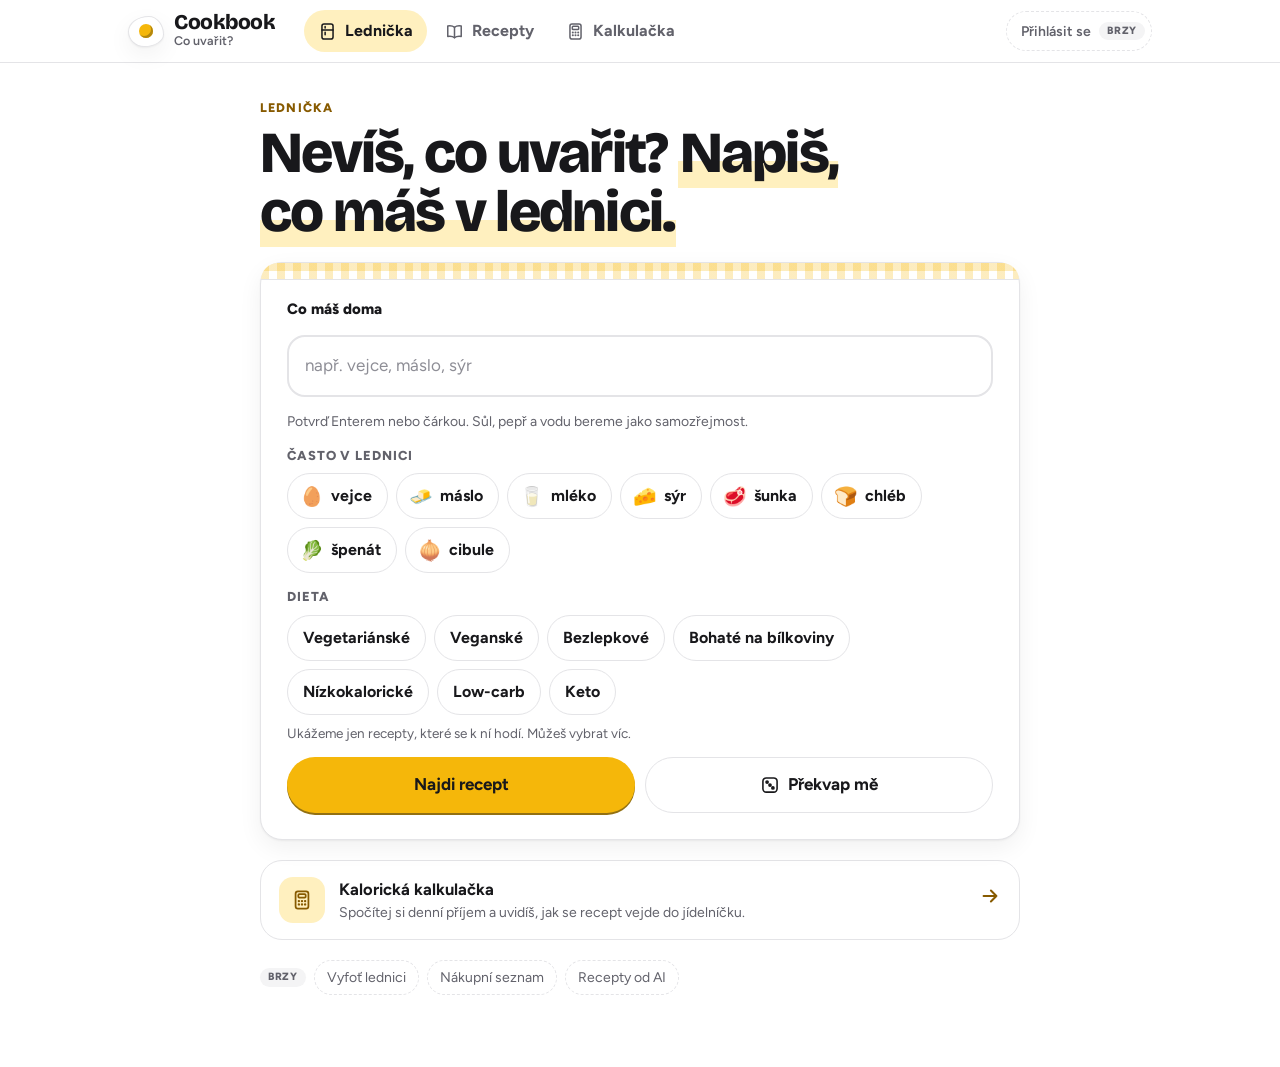
==== commit 9594665c: "Update index.html" ====
--- a/index.html
+++ b/index.html
@@ -3,6 +3,14 @@
 <head>
 <meta charset="utf-8">
 <meta name="viewport" content="width=device-width, initial-scale=1, viewport-fit=cover">
+<meta name="theme-color" content="#FFFFFF">
+<meta name="format-detection" content="telephone=no">
+<meta name="apple-mobile-web-app-capable" content="yes">
+<meta name="mobile-web-app-capable" content="yes">
+<meta name="apple-mobile-web-app-title" content="Cookbook">
+<meta name="apple-mobile-web-app-status-bar-style" content="default">
+<link rel="apple-touch-icon" href="[data-uri]">
+<link rel="icon" type="image/png" href="[data-uri]">
 <style>:root{padding-top:env(safe-area-inset-top,0px);padding-bottom:env(safe-area-inset-bottom,0px)}body{margin:0}img{max-width:100%}[hidden]{display:none!important}</style>
 <title>Cookbook – Co uvařit?</title>
 <link rel="preconnect" href="https://fonts.googleapis.com">
@@ -17,7 +25,10 @@
   --green:#2E844A; --green-ink:#21663A; --green-soft:#E3F3E6;
   --warn:#A3470A; --warn-soft:#FDEBDB;
   --c-b:#D2462F; --c-s:#D99A1E; --c-t:#6E58B8;
-  --ging:color-mix(in srgb, var(--accent) 26%, transparent);
+  --ging:rgba(245,183,10,.26);
+  --header-bg:rgba(255,255,255,.92);
+  --accent-shadow:#927012; --accent-hover:#DBA40C; --accent-line:#EDCB6D; --accent-ring:rgba(245,183,10,.22);
+  --selected-bg:#FFF7DC; --check-line:rgba(98,98,107,.6); --placeholder:#8E8E96; --hover-tint:rgba(24,24,27,.08);
   --shadow:0 1px 2px rgba(0,0,0,.05), 0 8px 24px rgba(0,0,0,.06);
   --f-display:"Bricolage Grotesque","Trebuchet MS",system-ui,sans-serif;
   --f-body:"Figtree",system-ui,-apple-system,"Segoe UI",Roboto,sans-serif;
@@ -40,16 +51,15 @@
 svg{flex:none}
 
 /* ---------- header & navigation ---------- */
-.topbar{position:sticky;top:env(safe-area-inset-top,0px);z-index:20;background:color-mix(in srgb,var(--bg) 90%,transparent);backdrop-filter:saturate(1.2) blur(10px);-webkit-backdrop-filter:saturate(1.2) blur(10px);border-bottom:1px solid var(--line)}
+.topbar{position:sticky;top:env(safe-area-inset-top,0px);z-index:20;background:var(--header-bg);backdrop-filter:saturate(1.2) blur(10px);-webkit-backdrop-filter:saturate(1.2) blur(10px);border-bottom:1px solid var(--line)}
 .topbar-in{display:flex;align-items:center;gap:16px;min-height:62px}
 .brand{display:flex;align-items:center;gap:10px;text-decoration:none;color:var(--fg)}
 .brand-egg{width:36px;height:31px;border-radius:58% 42% 55% 45% / 50% 60% 40% 50%;background:var(--surface);border:1.5px solid var(--line);display:grid;place-items:center;box-shadow:var(--shadow)}
-.brand-egg::after{content:"";width:14px;height:14px;border-radius:50%;background:var(--accent);box-shadow:inset -2px -2px 0 color-mix(in srgb,var(--accent) 70%,var(--fg))}
+.brand-egg::after{content:"";width:14px;height:14px;border-radius:50%;background:var(--accent);box-shadow:inset -2px -2px 0 #B3870F}
 .brand b{display:block;font-family:var(--f-display);font-size:21px;font-weight:800;line-height:1;letter-spacing:-.02em}
 .brand small{display:block;font-size:12.5px;color:var(--muted);font-weight:600;line-height:1.3}
 .topnav{display:none;gap:4px;margin-left:12px}
 .topnav a{display:inline-flex;align-items:center;gap:8px;min-height:42px;padding:0 14px;border-radius:999px;color:var(--muted);font-weight:700;text-decoration:none}
-.topnav a:hover{color:var(--fg);background:var(--surface-2)}
 .topnav a[aria-current="page"]{color:var(--fg);background:var(--accent-soft)}
 .topnav svg{width:19px;height:19px}
 .soon-btn{margin-left:auto;display:inline-flex;align-items:center;gap:8px;min-height:40px;padding:0 6px 0 14px;border-radius:999px;border:1.5px dashed var(--line);background:transparent;color:var(--muted);font-weight:600;font-size:14px;cursor:not-allowed}
@@ -69,13 +79,10 @@
 .lede{color:var(--muted);font-size:17px;max-width:62ch}
 .btn{display:inline-flex;align-items:center;justify-content:center;gap:8px;min-height:48px;padding:0 20px;border-radius:999px;border:1.5px solid transparent;font-weight:700;font-size:16px;cursor:pointer;text-decoration:none;transition:transform .12s ease,background-color .15s ease,border-color .15s ease}
 .btn svg{width:20px;height:20px}
-.btn-primary{background:var(--accent);color:var(--accent-ink);box-shadow:0 2px 0 color-mix(in srgb,var(--accent) 55%,var(--fg))}
-.btn-primary:hover{background:color-mix(in srgb,var(--accent) 88%,var(--fg))}
+.btn-primary{background:var(--accent);color:var(--accent-ink);box-shadow:0 2px 0 var(--accent-shadow)}
 .btn-primary:active{transform:translateY(1px);box-shadow:none}
 .btn-secondary{background:var(--surface);color:var(--fg);border-color:var(--line)}
-.btn-secondary:hover{border-color:color-mix(in srgb,var(--accent) 60%,var(--line))}
 .btn-ghost{background:transparent;color:var(--accent-text);padding:0 10px}
-.btn-ghost:hover{background:var(--surface-2)}
 .btn-lg{min-height:56px;font-size:17px;padding:0 26px}
 .panel{background:var(--surface);border:1px solid var(--line);border-radius:var(--r-lg);padding:20px;min-width:0}
 @media (min-width:760px){.panel{padding:24px}}
@@ -84,7 +91,7 @@
 .p-add h2{margin-bottom:6px}
 .sub{color:var(--muted);font-size:14.5px}
 .gingham{background-color:var(--surface);background-image:linear-gradient(90deg,var(--ging) 50%,transparent 0),linear-gradient(var(--ging) 50%,transparent 0);background-size:26px 26px}
-.plate{width:104px;height:104px;border-radius:50%;background:var(--surface);display:grid;place-items:center;font-size:54px;line-height:1;box-shadow:0 0 0 9px color-mix(in srgb,var(--surface) 55%,transparent),var(--shadow)}
+.plate{width:104px;height:104px;border-radius:50%;background:var(--surface);display:grid;place-items:center;font-size:54px;line-height:1;box-shadow:0 0 0 9px rgba(255,255,255,.55),var(--shadow)}
 .plate.big{width:132px;height:132px;font-size:70px}
 .meta{display:flex;flex-wrap:wrap;gap:6px 16px;list-style:none;margin:0;padding:0;color:var(--muted);font-size:14.5px;font-weight:600}
 .meta li{display:inline-flex;align-items:center;gap:6px}
@@ -98,7 +105,7 @@
 .seg span{display:grid;place-items:center;min-width:46px;min-height:42px;padding:0 14px;border-radius:999px;font-weight:700;color:var(--muted);font-variant-numeric:tabular-nums;white-space:nowrap}
 .seg input:checked + span{background:var(--surface);color:var(--fg);box-shadow:0 1px 3px rgba(0,0,0,.14)}
 .seg input:focus-visible + span{outline:3px solid var(--focus);outline-offset:1px}
-.check{appearance:none;-webkit-appearance:none;flex:none;width:26px;height:26px;margin:0;border-radius:8px;border:2px solid color-mix(in srgb,var(--muted) 65%,transparent);background:var(--surface);cursor:pointer;transition:background-color .12s,border-color .12s}
+.check{appearance:none;-webkit-appearance:none;flex:none;width:26px;height:26px;margin:0;border-radius:8px;border:2px solid var(--check-line);background:var(--surface);cursor:pointer;transition:background-color .12s,border-color .12s}
 .check:checked{background:var(--accent) url("data:image/svg+xml,%3Csvg xmlns='http://www.w3.org/2000/svg' viewBox='0 0 24 24' fill='none' stroke='%2318181B' stroke-width='3.2' stroke-linecap='round' stroke-linejoin='round'%3E%3Cpath d='M5 12.5l4.5 4.5L19 7.5'/%3E%3C/svg%3E") center/17px no-repeat;border-color:var(--accent)}
 .badge{display:inline-block;font-size:11.5px;font-weight:800;padding:2px 8px;border-radius:999px;white-space:nowrap;vertical-align:1px}
 .badge.lednice{background:var(--green-soft);color:var(--green-ink)}
@@ -122,30 +129,28 @@
 .field-label{font-weight:800;font-size:15px}
 .sugg-wrap{position:relative}
 .chipbox{display:flex;flex-wrap:wrap;gap:8px;align-items:center;min-height:62px;padding:10px;border:2px solid var(--line);border-radius:18px;background:var(--bg);cursor:text;transition:border-color .15s,box-shadow .15s}
-.chipbox:focus-within{border-color:var(--accent);box-shadow:0 0 0 4px color-mix(in srgb,var(--accent) 22%,transparent)}
+.chipbox:focus-within{border-color:var(--accent);box-shadow:0 0 0 4px var(--accent-ring)}
 .chips{display:contents;list-style:none}
 .chip{display:inline-flex;align-items:center;gap:2px;min-height:38px;padding:3px 3px 3px 13px;border-radius:999px;background:var(--accent-soft);color:var(--fg);font-weight:700;max-width:100%}
 .chip > span{overflow:hidden;text-overflow:ellipsis;white-space:nowrap}
 .chip small{font-weight:600;color:var(--muted);margin-left:4px;white-space:nowrap}
-.chip.unknown{background:transparent;border:1.5px dashed color-mix(in srgb,var(--muted) 55%,transparent);color:var(--muted)}
+.chip.unknown{background:transparent;border:1.5px dashed var(--check-line);color:var(--muted)}
 .chip button{width:32px;height:32px;border:0;border-radius:50%;background:transparent;color:inherit;display:grid;place-items:center;cursor:pointer}
-.chip button:hover{background:color-mix(in srgb,var(--fg) 10%,transparent)}
 .chip button svg{width:16px;height:16px}
 .chip.flash{animation:flash .7s ease}
 @keyframes flash{0%,100%{transform:none}30%{transform:scale(1.08)}60%{transform:scale(.97)}}
 .chip-input{flex:1 1 150px;min-width:0;min-height:38px;padding:4px 6px;border:0;outline:0;background:transparent;color:var(--fg);font:inherit;font-size:17px}
-.chip-input::placeholder{color:color-mix(in srgb,var(--muted) 80%,transparent)}
+.chip-input::placeholder{color:var(--placeholder)}
 .sugg{position:absolute;left:0;right:0;top:calc(100% + 6px);z-index:15;margin:0;padding:6px;list-style:none;background:var(--surface);border:1px solid var(--line);border-radius:16px;box-shadow:var(--shadow)}
 .sugg li{display:flex;align-items:center;justify-content:space-between;gap:12px;min-height:46px;padding:8px 12px;border-radius:11px;cursor:pointer;font-weight:600}
 .sugg li small{color:var(--muted);font-weight:500;font-size:13.5px;text-align:right}
-.sugg li[aria-selected="true"],.sugg li:hover{background:var(--accent-soft)}
+.sugg li[aria-selected="true"]{background:var(--accent-soft)}
 .hint{font-size:14px;color:var(--muted)}
 .quick{display:flex;flex-direction:column;gap:8px}
 .quick-label{font-size:13px;font-weight:800;text-transform:uppercase;letter-spacing:.07em;color:var(--muted)}
 .quick-list{display:flex;flex-wrap:wrap;gap:8px}
 .qbtn{display:inline-flex;align-items:center;gap:7px;min-height:46px;padding:0 15px 0 12px;border-radius:999px;border:1.5px solid var(--line);background:var(--surface);color:var(--fg);font-weight:700;cursor:pointer;transition:background-color .12s,border-color .12s}
 .qbtn .em{font-size:19px;line-height:1}
-.qbtn:hover{border-color:color-mix(in srgb,var(--accent) 60%,var(--line))}
 .qbtn[aria-pressed="true"]{background:var(--accent-soft);border-color:var(--accent)}
 .qbtn .tick{display:none;width:16px;height:16px}
 .qbtn[aria-pressed="true"] .tick{display:block}
@@ -157,14 +162,12 @@
 .search-sum .mini.diet{background:var(--green-soft);color:var(--green-ink)}
 .diet-fit{font-size:14.5px;color:var(--green-ink);font-weight:700}
 .add-row.off{opacity:.55;cursor:not-allowed}
-.add-row.off:hover{border-color:var(--line)}
 .add-row.off .check{cursor:not-allowed}
 .actions{display:flex;flex-wrap:wrap;gap:10px}
 .actions .btn{flex:1 1 190px}
 .inline-msg{font-size:14.5px;font-weight:600;color:var(--warn);min-height:0}
 .inline-msg:empty{display:none}
 .calc-teaser{display:flex;align-items:center;gap:14px;padding:16px 18px;border-radius:var(--r-lg);border:1.5px solid var(--line);background:var(--surface);color:var(--fg);text-decoration:none;transition:border-color .15s}
-.calc-teaser:hover{border-color:var(--accent)}
 .ct-ico{width:46px;height:46px;border-radius:14px;background:var(--accent-soft);color:var(--accent-text);display:grid;place-items:center}
 .ct-txt{flex:1;min-width:0}
 .ct-txt b{display:block;font-size:16.5px}
@@ -180,12 +183,10 @@
 .search-sum .mini.unknown{background:transparent;border:1.5px dashed var(--line);color:var(--muted)}
 .cards{display:flex;flex-direction:column;gap:16px}
 .rcard{position:relative;display:grid;background:var(--surface);border:1px solid var(--line);border-radius:var(--r-lg);overflow:hidden;box-shadow:var(--shadow);transition:transform .15s ease,border-color .15s}
-.rcard:hover{transform:translateY(-2px);border-color:color-mix(in srgb,var(--accent) 50%,var(--line))}
-.rcard:has(a:focus-visible){outline:3px solid var(--focus);outline-offset:3px}
+.rcard:focus-within{outline:3px solid var(--focus);outline-offset:3px}
 .rcard-art{display:grid;place-items:center;min-height:168px;border-bottom:1px solid var(--line)}
 .rcard-art.photo{position:relative;aspect-ratio:16/10;min-height:0;overflow:hidden;background:var(--surface-2)}
 .rcard-art.photo img{position:absolute;inset:0;width:100%;height:100%;object-fit:cover;display:block;transition:transform .35s ease}
-.rcard:hover .rcard-art.photo img{transform:scale(1.03)}
 @media (min-width:640px){.rcard{grid-template-columns:280px minmax(0,1fr)}.rcard-art{border-bottom:0;border-right:1px solid var(--line)}.rcard-art.photo{aspect-ratio:auto;min-height:230px}}
 .rcard-body{display:flex;flex-direction:column;gap:12px;padding:18px 20px 20px;min-width:0}
 .rcard-top{display:flex;align-items:flex-start;justify-content:space-between;gap:14px}
@@ -225,7 +226,6 @@
 .ph-note{position:absolute;left:12px;top:12px;font-size:12.5px;font-weight:700;padding:4px 10px;border-radius:999px;background:var(--surface);color:var(--muted);box-shadow:var(--shadow)}
 .photo-actions{position:absolute;right:12px;bottom:12px;display:flex;gap:8px}
 .photo-btn{display:inline-flex;align-items:center;gap:8px;min-height:44px;padding:0 16px;border-radius:999px;border:0;background:var(--surface);color:var(--fg);font-weight:700;font-size:15px;cursor:pointer;box-shadow:0 2px 10px rgba(0,0,0,.18)}
-.photo-btn:hover{background:var(--surface-2)}
 .photo-btn.icon{width:44px;padding:0;justify-content:center}
 .photo-btn svg{width:19px;height:19px}
 #foto-input:focus-visible + .photo-btn{outline:3px solid var(--focus);outline-offset:2px}
@@ -252,8 +252,7 @@
 .soon-inline{margin-top:12px;display:inline-flex;align-items:center;gap:8px;min-height:40px;padding:0 6px 0 14px;border-radius:999px;border:1.5px dashed var(--line);background:transparent;color:var(--muted);font-weight:600;font-size:14px;cursor:not-allowed}
 .add-list{display:flex;flex-direction:column;gap:8px;margin-top:12px}
 .add-row{display:grid;grid-template-columns:auto minmax(0,1fr) auto;align-items:center;gap:4px 12px;min-height:58px;padding:12px 14px;border:1.5px solid var(--line);border-radius:16px;cursor:pointer;transition:background-color .12s,border-color .12s}
-.add-row:hover{border-color:color-mix(in srgb,var(--accent) 55%,var(--line))}
-.add-row:has(input:checked){border-color:var(--accent);background:color-mix(in srgb,var(--accent-soft) 55%,var(--surface))}
+.add-row.is-on{border-color:var(--accent);background:var(--selected-bg)}
 .add-main{min-width:0;display:flex;flex-wrap:wrap;align-items:baseline;gap:4px 8px}
 .add-name{font-weight:700}
 .add-amt{color:var(--muted);font-size:14px;font-variant-numeric:tabular-nums}
@@ -265,11 +264,10 @@
 .progress .meter{width:96px}
 .steps{list-style:none;margin:0;padding:0;display:flex;flex-direction:column;gap:4px}
 .step{display:grid;grid-template-columns:auto 26px minmax(0,1fr);align-items:start;gap:12px;padding:12px 10px;border-radius:14px;cursor:pointer}
-.step:hover{background:var(--surface-2)}
 .step-n{font-family:var(--f-display);font-weight:800;font-size:21px;line-height:1.15;color:var(--accent-text);text-align:center}
 .step-t{padding-top:1px}
-.step:has(input:checked) .step-t{text-decoration:line-through;text-decoration-color:color-mix(in srgb,var(--muted) 70%,transparent);color:var(--muted)}
-.step:has(input:checked) .step-n{color:var(--muted)}
+.step.is-on .step-t{text-decoration:line-through;color:var(--muted)}
+.step.is-on .step-n{color:var(--muted)}
 .tip{margin-top:14px;padding:14px 16px;border-radius:16px;background:var(--accent-soft);display:flex;gap:10px;align-items:flex-start}
 .tip b{font-family:var(--f-display);font-weight:800}
 .kcal-row{display:grid;grid-template-columns:repeat(auto-fit,minmax(130px,1fr));gap:10px}
@@ -292,7 +290,7 @@
 .mtab td + td,.mtab th + th{padding-left:12px}
 .dot{display:inline-block;width:11px;height:11px;border-radius:3px;margin-right:8px;vertical-align:0}
 .dot.b{background:var(--c-b)}.dot.s{background:var(--c-s)}.dot.t{background:var(--c-t)}
-.goal{border-color:color-mix(in srgb,var(--accent) 65%,var(--line));border-width:1.5px}
+.goal{border-color:#EFC757;border-width:1.5px}
 .goal h2{margin-bottom:10px}
 .goal-sum{font-size:14.5px;color:var(--muted);margin-bottom:14px}
 .goal-sum b{color:var(--fg)}
@@ -324,7 +322,7 @@
 .inp{display:flex;align-items:center;gap:6px;min-height:54px;padding:0 12px;border:2px solid var(--line);border-radius:14px;background:var(--bg);transition:border-color .15s}
 .inp:focus-within{border-color:var(--accent)}
 .inp input{flex:1;min-width:0;width:100%;border:0;outline:0;background:transparent;color:var(--fg);font:inherit;font-size:19px;font-weight:700;font-variant-numeric:tabular-nums}
-.inp input::placeholder{color:color-mix(in srgb,var(--muted) 60%,transparent);font-weight:500}
+.inp input::placeholder{color:var(--placeholder);font-weight:500}
 .inp span{color:var(--muted);font-size:14px;font-weight:600}
 .field.err .inp{border-color:var(--warn)}
 .err-msg{margin-top:5px;font-size:13px;color:var(--warn);font-weight:600}
@@ -332,13 +330,12 @@
 .opts{display:grid;gap:8px}
 .opts-2{grid-template-columns:repeat(2,minmax(0,1fr))}
 .opt{position:relative;display:flex;align-items:flex-start;gap:12px;min-height:56px;padding:12px 14px;border:1.5px solid var(--line);border-radius:16px;cursor:pointer;transition:background-color .12s,border-color .12s}
-.opt:hover{border-color:color-mix(in srgb,var(--accent) 55%,var(--line))}
 .opt input{position:absolute;opacity:0;width:1px;height:1px;margin:0}
-.opt .radio{flex:none;width:21px;height:21px;margin-top:1px;border-radius:50%;border:2px solid color-mix(in srgb,var(--muted) 70%,transparent);display:grid;place-items:center}
+.opt .radio{flex:none;width:21px;height:21px;margin-top:1px;border-radius:50%;border:2px solid var(--check-line);display:grid;place-items:center}
 .opt input:checked + .radio{border-color:var(--accent-text)}
 .opt input:checked + .radio::after{content:"";width:10px;height:10px;border-radius:50%;background:var(--accent-text)}
 .opt input:focus-visible + .radio{outline:3px solid var(--focus);outline-offset:3px}
-.opt:has(input:checked){border-color:var(--accent);background:color-mix(in srgb,var(--accent-soft) 55%,var(--surface))}
+.opt.is-on{border-color:var(--accent);background:var(--selected-bg)}
 .opt-txt{flex:1;min-width:0}
 .opt-txt b{display:block}
 .opt-txt small{display:block;color:var(--muted);font-size:13.5px;line-height:1.4}
@@ -357,7 +354,7 @@
 .target b{font-family:var(--f-display);font-size:46px;line-height:1;font-variant-numeric:tabular-nums}
 .target b small{font-family:var(--f-body);font-size:18px;font-weight:700;margin-left:4px}
 .target > small{font-size:14px;color:var(--fg)}
-.warn{display:flex;gap:10px;align-items:flex-start;padding:12px 14px;border-radius:16px;background:var(--warn-soft);border:1px solid color-mix(in srgb,var(--warn) 35%,transparent);font-size:14.5px}
+.warn{display:flex;gap:10px;align-items:flex-start;padding:12px 14px;border-radius:16px;background:var(--warn-soft);border:1px solid rgba(163,71,10,.35);font-size:14.5px}
 .warn svg{color:var(--warn);width:20px;height:20px;margin-top:1px}
 .warn b{color:var(--warn)}
 .donut-wrap{display:flex;flex-wrap:wrap;align-items:center;gap:18px}
@@ -372,7 +369,7 @@
 .meals td:first-child{text-align:left;font-weight:700}
 .meals td.pct{color:var(--muted)}
 .meals td + td{padding-left:12px}
-.cta{display:flex;flex-direction:column;gap:10px;padding:16px;border-radius:18px;border:1.5px dashed color-mix(in srgb,var(--accent) 70%,var(--line))}
+.cta{display:flex;flex-direction:column;gap:10px;padding:16px;border-radius:18px;border:1.5px dashed #F0C54C}
 .cta p{font-size:14.5px;color:var(--muted)}
 .cta p b{color:var(--fg)}
 .cta .btn{align-self:stretch}
@@ -380,6 +377,49 @@
 .out-empty .btn{align-self:flex-start}
 
 @media (max-width:380px){.num-grid{gap:8px}.inp{padding:0 9px}.opts-2{grid-template-columns:1fr}}
+
+/* ---------- dotyk a mobily ---------- */
+@media (hover:hover){
+  .topnav a:hover{color:var(--fg);background:var(--surface-2)}
+  .btn-primary:hover{background:var(--accent-hover)}
+  .btn-secondary:hover{border-color:var(--accent-line)}
+  .btn-ghost:hover{background:var(--surface-2)}
+  .chip button:hover{background:var(--hover-tint)}
+  .sugg li:hover{background:var(--accent-soft)}
+  .qbtn:hover{border-color:var(--accent-line)}
+  .add-row.off:hover{border-color:var(--line)}
+  .calc-teaser:hover{border-color:var(--accent)}
+  .rcard:hover{transform:translateY(-2px);border-color:var(--accent-line)}
+  .rcard:hover .rcard-art.photo img{transform:scale(1.03)}
+  .photo-btn:hover{background:var(--surface-2)}
+  .add-row:hover{border-color:var(--accent-line)}
+  .step:hover{background:var(--surface-2)}
+  .opt:hover{border-color:var(--accent-line)}
+}
+a,button,label,input,summary{-webkit-tap-highlight-color:transparent}
+a,button,label,input[type=checkbox],input[type=radio]{touch-action:manipulation}
+.btn:active,.qbtn:active,.add-row:active,.opt:active,.tab:active,.photo-btn:active,.calc-teaser:active{transform:scale(.98)}
+.tbl{overflow-x:auto;-webkit-overflow-scrolling:touch}
+@media (max-width:759px) and (pointer:coarse){body.typing .tabbar{display:none}}
+@media (max-width:420px){.soon-btn{display:none}}
+.calc-jump{align-self:flex-start;display:inline-flex;align-items:center;gap:8px;min-height:44px;padding:0 16px;border-radius:999px;border:1.5px solid var(--accent);background:var(--accent-soft);color:var(--fg);font-weight:700;font-size:15px;cursor:pointer}
+.calc-jump svg{width:18px;height:18px;transform:rotate(90deg)}
+.calc-out{scroll-margin-top:80px}
+@media (min-width:960px){.calc-jump{display:none}}
+@media (max-width:380px){
+  .panel{padding:16px}
+  .fridge{padding:0 14px 16px}.fridge::before{margin-inline:-14px}
+  .inp{padding:0 8px;min-height:50px}.inp input{font-size:17px}.inp span{font-size:12.5px}
+  .field label{font-size:14px}
+  .mtab td + td,.mtab th + th{padding-left:8px}
+  .kcal-tile b{font-size:32px}
+  .qbtn{padding:0 12px 0 10px}
+}
+@supports not (aspect-ratio:1){
+  .d-photo{height:0;padding-top:75%}
+  .rcard-art.photo{height:0;padding-top:62.5%}
+  .donut{height:136px}.donut > div{height:62%}
+}
 @media (prefers-reduced-motion: reduce){*,*::before,*::after{animation:none!important;transition:none!important}}
 </style>
 </head>
@@ -482,7 +522,7 @@
       { surovina:'pazitka', role:'volitelna', nazev:'pažitka', poznamka:'na ozdobu' },
     ],
     pridavky: [
-      { id:'syr',    surovina:'syr',    nazev:'Sýr eidam 30 %',  kratky:'sýr',     bez:'bez sýra',    mnozstvi:20, jednotka:'g', nutrice:{ kcal:52,  b:5.6, s:0,   t:3.2 }, rusiStitky:[], maso:false },
+      { id:'syr',    surovina:'syr',    nazev:'Sýr eidam 30 %',  kratky:'sýr',     bez:'bez sýra',    mnozstvi:20, jednotka:'g', nutrice:{ kcal:52,  b:5.6, s:0,   t:3.2 }, rusiStitky:[], maso:false },
       { id:'sunka',  surovina:'sunka',  nazev:'Šunka',           kratky:'šunka',   bez:'bez šunky',   mnozstvi:30, jednotka:'g', nutrice:{ kcal:33,  b:5.4, s:0.3, t:1   }, rusiStitky:['vegetarianske'], maso:true },
       { id:'spenat', surovina:'spenat', nazev:'Špenát',          kratky:'špenát',  bez:'bez špenátu', mnozstvi:50, jednotka:'g', nutrice:{ kcal:12,  b:1.4, s:1.8, t:0.2 }, rusiStitky:[], maso:false },
       { id:'cibulka',surovina:'cibule', nazev:'Cibulka',         kratky:'cibulka', bez:'bez cibulky', mnozstvi:30, jednotka:'g', nutrice:{ kcal:12,  b:0.3, s:2.8, t:0   }, rusiStitky:[], maso:false },
@@ -517,7 +557,7 @@
 
 const STITKY = { 'vegetarianske':'Vegetariánské', 'veganske':'Veganské', 'bezlepkove':'Bezlepkové', 'low-carb':'Low-carb', 'keto':'Keto', 'bohate-na-bilkoviny':'Bohaté na bílkoviny', 'nizkokaloricke':'Nízkokalorické' };
 // Štítky, které se počítají z nutričních hodnot porce (ne z dat receptu)
-const VYPOCTENE = { 'nizkokaloricke': { test: n => n.kcal <= 400, duvod: 'porce by měla přes 400 kcal' } };
+const VYPOCTENE = { 'nizkokaloricke': { test: n => n.kcal <= 400, duvod: 'porce by měla přes 400 kcal' } };
 // Diety, které jde vybrat v Ledničce (id diety = id štítku)
 const DIETY = ['vegetarianske', 'veganske', 'bezlepkove', 'bohate-na-bilkoviny', 'nizkokaloricke', 'low-carb', 'keto'];
 const NEVHODNE = { 'vegany':'Nevhodné pro vegany' };
@@ -539,10 +579,10 @@
   { id:'svaly',    nazev:'Nabrat svaly', uprava:250 },
 ];
 const STYLY = [
-  { id:'vyvazena',         nazev:'Vyvážená',         popis:'Bílkoviny 25 % · sacharidy 45 % · tuky 30 %' },
-  { id:'vysokoproteinova', nazev:'Vysokoproteinová', popis:'Bílkoviny 2 g na kg váhy · tuky 25 % · zbytek sacharidy' },
-  { id:'low-carb',         nazev:'Low-carb',         popis:'Bílkoviny 30 % · sacharidy 20 % · tuky 50 %' },
-  { id:'keto',             nazev:'Keto',             popis:'Bílkoviny 25 % · sacharidy 5 % · tuky 70 %' },
+  { id:'vyvazena',         nazev:'Vyvážená',         popis:'Bílkoviny 25 % · sacharidy 45 % · tuky 30 %' },
+  { id:'vysokoproteinova', nazev:'Vysokoproteinová', popis:'Bílkoviny 2 g na kg váhy · tuky 25 % · zbytek sacharidy' },
+  { id:'low-carb',         nazev:'Low-carb',         popis:'Bílkoviny 30 % · sacharidy 20 % · tuky 50 %' },
+  { id:'keto',             nazev:'Keto',             popis:'Bílkoviny 25 % · sacharidy 5 % · tuky 70 %' },
   { id:'vegetarianska',    nazev:'Vegetariánská',    popis:'Jako vyvážená, bez přídavků s masem' },
 ];
 const ROZPAD = {
@@ -868,7 +908,15 @@
 }
 function rerender() {
   const id = document.activeElement && document.activeElement.id;
-  render();
+  const old = state.view === 'recept' ? $('#app .detail') : null;
+  if (old && state.detail && old.dataset.recept === state.detail.id) {
+    // jen části, které se mění: fotka zůstane, nebliká
+    const tpl = document.createElement('template');
+    tpl.innerHTML = viewRecept();
+    ['#d-tags', '#meta-kcal', '.d-grid'].forEach(sel => { const a = old.querySelector(sel), b = tpl.content.querySelector(sel); if (a && b) a.replaceWith(b); });
+  } else {
+    render();
+  }
   if (id) { const el = document.getElementById(id); if (el) el.focus({ preventScroll:true }); }
 }
 
@@ -876,7 +924,7 @@
 function viewLednice() {
   const p = profil(), v = p && vypocet(p);
   const teaser = v
-    ? `<b>Tvůj denní cíl: ${fmt(v.kcal)} kcal</b><small>${esc(v.cil.nazev)} · ${esc(v.styl.nazev.toLowerCase())} strava. Klepni pro úpravu.</small>`
+    ? `<b>Tvůj denní cíl: ${fmt(v.kcal)} kcal</b><small>${esc(v.cil.nazev)} · ${esc(v.styl.nazev.toLowerCase())} strava. Klepni pro úpravu.</small>`
     : `<b>Kalorická kalkulačka</b><small>Spočítej si denní příjem a uvidíš, jak se recept vejde do jídelníčku.</small>`;
   return `
   <section class="home" aria-labelledby="h-home">
@@ -889,7 +937,7 @@
       <div class="sugg-wrap">
         <div class="chipbox" id="chipbox">
           <ul class="chips" id="chips" aria-label="Suroviny v lednici"></ul>
-          <input id="ing-input" class="chip-input" type="text" autocomplete="off" autocapitalize="none" spellcheck="false" enterkeyhint="enter"
+          <input id="ing-input" class="chip-input" type="text" autocomplete="off" autocapitalize="none" autocorrect="off" spellcheck="false" enterkeyhint="enter"
             placeholder="např. vejce, máslo, sýr" role="combobox" aria-autocomplete="list" aria-expanded="false" aria-controls="sugg" aria-describedby="ing-hint">
         </div>
         <ul id="sugg" class="sugg" role="listbox" aria-label="Návrhy surovin" hidden></ul>
@@ -930,6 +978,7 @@
   const q = $('#quick');
   if (q) {
     const ids = new Set(state.lednice.map(i => i.id));
+    if (q.children.length) { q.querySelectorAll('[data-quick]').forEach(b => b.setAttribute('aria-pressed', String(ids.has(b.dataset.quick)))); return; }
     q.innerHTML = RYCHLE.map(([id, em]) => `<button type="button" class="qbtn" data-quick="${id}" aria-pressed="${ids.has(id)}"><span class="em" aria-hidden="true">${em}</span>${esc(nazev(id))}<span class="tick">${ICON.tick}</span></button>`).join('');
   }
 }
@@ -1009,7 +1058,7 @@
 /* ---------- 2 · výsledky ---------- */
 function karta(r, m) {
   const tags = stitky(r, new Set()).map(tagHtml).join('') + r.nevhodnePro.map(t => `<li class="tag neutral">${NEVHODNE[t]}</li>`).join('');
-  const ring = m ? `<div class="match${m.procent === 100 ? ' full' : ''}" style="--p:${m.procent}" role="img" aria-label="Shoda ${m.procent} %"><span>${m.procent} %<small>shoda</small></span></div>` : '';
+  const ring = m ? `<div class="match${m.procent === 100 ? ' full' : ''}" style="--p:${m.procent}" role="img" aria-label="Shoda ${m.procent} %"><span>${m.procent} %<small>shoda</small></span></div>` : '';
   let stav;
   if (m) {
     stav = m.chybi.length ? `<p class="missing"><b>Chybí ti:</b> ${esc(m.chybi.join(', '))}</p>` : `<p class="have">Máš všechno, co potřebuješ.</p>`;
@@ -1024,7 +1073,7 @@
       <div class="rcard-top">
         <div class="rcard-title">
           <h2><a href="#${r.id}" data-open="${r.id}">${esc(r.nazev)}</a></h2>
-          <ul class="meta"><li>${ICON.clock}${r.casMin} min</li><li>${ICON.hat}${cap(r.obtiznost)}</li><li>${ICON.flame}${fmt(r.nutrice.kcal)} kcal / porce</li></ul>
+          <ul class="meta"><li>${ICON.clock}${r.casMin} min</li><li>${ICON.hat}${cap(r.obtiznost)}</li><li>${ICON.flame}${fmt(r.nutrice.kcal)} kcal / porce</li></ul>
         </div>
         ${ring}
       </div>
@@ -1149,18 +1198,18 @@
     ? `<div class="kcal-tile"><span>Na 1 porci</span><b id="kcal-porce">${fmt(n1.kcal)}</b><small>kcal</small></div>
        <div class="kcal-tile hl"><span>Celkem · ${p} ${plural(p, PORCE)}</span><b id="kcal-celkem">${fmt(n1.kcal * p)}</b><small>kcal</small></div>`
     : `<div class="kcal-tile hl"><span>Na 1 porci</span><b id="kcal-porce">${fmt(n1.kcal)}</b><small>kcal</small></div>`;
-  const row = (cls, name, g) => `<tr><td><span class="dot ${cls}"></span>${name}</td><td>${nf1.format(g)} g</td>${p > 1 ? `<td>${nf1.format(g * p)} g</td>` : ''}<td class="pct">${pc(cls === 't' ? g * 9 : g * 4)} %</td></tr>`;
+  const row = (cls, name, g) => `<tr><td><span class="dot ${cls}"></span>${name}</td><td>${nf1.format(g)} g</td>${p > 1 ? `<td>${nf1.format(g * p)} g</td>` : ''}<td class="pct">${pc(cls === 't' ? g * 9 : g * 4)} %</td></tr>`;
   return `
     <div class="panel-head"><h2 id="h-nutr">Nutriční hodnoty</h2><span class="sub">orientačně</span></div>
     <div class="kcal-row">${tiles}</div>
-    <p class="kcal-break">Základ ${fmt(r.nutrice.kcal)} kcal${pridano ? ` + přídavky ${fmt(pridano)} kcal` : ', bez přídavků'} na porci</p>
-    <div class="mbar" role="img" aria-label="Podíl energie: bílkoviny ${pc(bK)} %, sacharidy ${pc(sK)} %, tuky ${pc(tK)} %">
+    <p class="kcal-break">Základ ${fmt(r.nutrice.kcal)} kcal${pridano ? ` + přídavky ${fmt(pridano)} kcal` : ', bez přídavků'} na porci</p>
+    <div class="mbar" role="img" aria-label="Podíl energie: bílkoviny ${pc(bK)} %, sacharidy ${pc(sK)} %, tuky ${pc(tK)} %">
       <span class="mb-b" style="width:${bK / sum * 100}%"></span><span class="mb-s" style="width:${sK / sum * 100}%"></span><span class="mb-t" style="width:${tK / sum * 100}%"></span>
     </div>
-    <table class="mtab">
+    <div class="tbl"><table class="mtab">
       <thead><tr><th scope="col"><span class="sr">Živina</span></th><th scope="col">Na porci</th>${p > 1 ? '<th scope="col">Celkem</th>' : ''}<th scope="col">Energie</th></tr></thead>
       <tbody>${row('b', 'Bílkoviny', n1.b)}${row('s', 'Sacharidy', n1.s)}${row('t', 'Tuky', n1.t)}</tbody>
-    </table>`;
+    </table></div>`;
 }
 function blokCil(r, d, n1) {
   const p = profil();
@@ -1188,18 +1237,18 @@
   const jidlo = v.kcal / state.jidla;
   return `
     <h2 id="h-goal">Jak se to hodí k tvému cíli</h2>
-    <p class="goal-sum">Cíl <b>${esc(v.cil.nazev.toLowerCase())}</b> · ${esc(v.styl.nazev.toLowerCase())} strava · <b>${fmt(v.kcal)} kcal</b> denně</p>
+    <p class="goal-sum">Cíl <b>${esc(v.cil.nazev.toLowerCase())}</b> · ${esc(v.styl.nazev.toLowerCase())} strava · <b>${fmt(v.kcal)} kcal</b> denně</p>
     <div class="cover">
-      <div class="cover-row"><span>Energie z 1 porce</span><b>${pk} %</b></div>
+      <div class="cover-row"><span>Energie z 1 porce</span><b>${pk} %</b></div>
       <div class="meter"><span style="width:${Math.min(pk, 100)}%"></span></div>
-      <small>${fmt(n1.kcal)} z ${fmt(v.kcal)} kcal denního cíle</small>
+      <small>${fmt(n1.kcal)} z ${fmt(v.kcal)} kcal denního cíle</small>
     </div>
     <div class="cover">
-      <div class="cover-row"><span>Bílkoviny z 1 porce</span><b>${pb} %</b></div>
+      <div class="cover-row"><span>Bílkoviny z 1 porce</span><b>${pb} %</b></div>
       <div class="meter b"><span style="width:${Math.min(pb, 100)}%"></span></div>
-      <small>${nf1.format(n1.b)} z ${fmt(v.b)} g denně</small>
+      <small>${nf1.format(n1.b)} z ${fmt(v.b)} g denně</small>
     </div>
-    <p class="meal-note">Při ${state.jidla} jídlech denně vychází jedno jídlo průměrně na ${fmt(jidlo)} kcal.</p>
+    <p class="meal-note">Při ${state.jidla} jídlech denně vychází jedno jídlo průměrně na ${fmt(jidlo)} kcal.</p>
     ${reco}
     <a class="btn btn-ghost" href="#kalkulacka" data-nav="kalkulacka">Upravit údaje v kalkulačce</a>`;
 }
@@ -1241,17 +1290,17 @@
     const note = off
       ? `<span class="add-note">Teď nejde přidat, ${esc(off.duvody.join(', '))}.</span>`
       : x.rusiStitky.length ? `<span class="add-note">Ruší štítky: ${x.rusiStitky.map(t => STITKY[t].toLowerCase()).join(', ')}</span>` : '';
-    return `<label class="add-row${off ? ' off' : ''}" for="add-${x.id}">
+    return `<label class="add-row${off ? ' off' : ''}${on ? ' is-on' : ''}" for="add-${x.id}">
       <input class="check" type="checkbox" id="add-${x.id}" data-addon="${x.id}" ${on ? 'checked' : ''}${off ? ' disabled' : ''}>
-      <span class="add-main"><span class="add-name">${esc(x.nazev)}</span><span class="add-amt">${nf1.format(x.mnozstvi * k)} g</span>${zdroj}</span>
-      <span class="add-kcal">+${fmt(x.nutrice.kcal)} kcal</span>
+      <span class="add-main"><span class="add-name">${esc(x.nazev)}</span><span class="add-amt">${nf1.format(x.mnozstvi * k)} g</span>${zdroj}</span>
+      <span class="add-kcal">+${fmt(x.nutrice.kcal)} kcal</span>
       ${note}
     </label>`;
   }).join('');
   const hotovo = d.kroky.size, celkem = r.postup.length;
-  const kroky = r.postup.map((t, i) => `<li><label class="step" for="krok-${i}"><input class="check" type="checkbox" id="krok-${i}" data-krok="${i}" ${d.kroky.has(i) ? 'checked' : ''}><span class="step-n">${i + 1}</span><span class="step-t">${esc(t)}</span></label></li>`).join('');
+  const kroky = r.postup.map((t, i) => `<li><label class="step${d.kroky.has(i) ? ' is-on' : ''}" for="krok-${i}"><input class="check" type="checkbox" id="krok-${i}" data-krok="${i}" ${d.kroky.has(i) ? 'checked' : ''}><span class="step-n">${i + 1}</span><span class="step-t">${esc(t)}</span></label></li>`).join('');
   return `
-  <section class="detail" aria-labelledby="h-detail">
+  <section class="detail" aria-labelledby="h-detail" data-recept="${r.id}">
     <a class="back" href="#${d.from}" data-act="zpet">${ICON.back}${zpet}</a>
     <header class="d-hero">
       ${blokFotky(r)}
@@ -1260,8 +1309,8 @@
         <h1 id="h-detail" tabindex="-1">${esc(r.nazev)}</h1>
         <p class="lede">${esc(r.popis)}</p>
         <ul class="meta">
-          <li>${ICON.clock}${r.casMin} min</li><li>${ICON.hat}${cap(r.obtiznost)}</li>
-          <li>${ICON.flame}<span id="meta-kcal">${fmt(n1.kcal)} kcal / porce</span></li>
+          <li>${ICON.clock}${r.casMin} min</li><li>${ICON.hat}${cap(r.obtiznost)}</li>
+          <li>${ICON.flame}<span id="meta-kcal">${fmt(n1.kcal)} kcal / porce</span></li>
         </ul>
         <ul class="tags" id="d-tags" aria-label="Dietní štítky">${tags}</ul>
       </div>
@@ -1308,23 +1357,24 @@
   const pole = (k, label, unit, ph, mode) => `
     <div class="field" id="f-${k}">
       <label for="in-${k}">${label}</label>
-      <div class="inp"><input id="in-${k}" data-field="${k}" type="text" inputmode="${mode}" autocomplete="off" value="${esc(f[k])}" placeholder="${ph}" aria-describedby="err-${k}"><span>${unit}</span></div>
+      <div class="inp"><input id="in-${k}" data-field="${k}" type="text" inputmode="${mode}" autocomplete="off" autocorrect="off" enterkeyhint="next" value="${esc(f[k])}" placeholder="${ph}" aria-describedby="err-${k}"><span>${unit}</span></div>
       <p class="err-msg" id="err-${k}"></p>
     </div>`;
   const opt = (name, id, title, desc, right) => `
-    <label class="opt" for="r-${name}-${id}">
+    <label class="opt${f[name] === id ? ' is-on' : ''}" for="r-${name}-${id}">
       <input type="radio" name="${name}" id="r-${name}-${id}" value="${id}" ${f[name] === id ? 'checked' : ''}>
       <span class="radio" aria-hidden="true"></span>
       <span class="opt-txt"><b>${title}</b>${desc ? `<small>${desc}</small>` : ''}</span>
       ${right ? `<span class="opt-k">${right}</span>` : ''}
     </label>`;
-  const upr = u => u === 0 ? '±0 kcal' : (u > 0 ? '+' : '−') + Math.abs(u) + ' kcal';
+  const upr = u => u === 0 ? '±0 kcal' : (u > 0 ? '+' : '−') + Math.abs(u) + ' kcal';
   return `
   <section class="calc" aria-labelledby="h-calc">
     <header class="page-head">
       <p class="eyebrow">Kalkulačka</p>
       <h1 id="h-calc" tabindex="-1">Kolik toho denně sníst</h1>
       <p class="lede">Podle vzorce Mifflin–St Jeor spočítáme bazální metabolismus, denní výdej a cíl podle toho, čeho chceš dosáhnout.</p>
+      <button class="calc-jump" id="calc-jump" type="button" data-act="na-vysledek" hidden></button>
     </header>
     <div class="calc-grid">
       <form class="panel calc-form" id="calc-form" novalidate>
@@ -1363,6 +1413,12 @@
   });
   const out = $('#calc-out');
   if (!out) return;
+  const jump = $('#calc-jump');
+  if (jump) {
+    const pj = profil();
+    jump.hidden = !pj;
+    if (pj) jump.innerHTML = `Denní cíl ${fmt(vypocet(pj).kcal)} kcal · zobrazit ${ICON.arrow}`;
+  }
   const disclaimer = `<p class="disclaimer">${ICON.info}<span>Výpočet je orientační a nenahrazuje radu lékaře nebo nutričního terapeuta.</span></p>`;
   const p = profil();
   if (!p) {
@@ -1384,18 +1440,18 @@
   const bp = bK / sum * 100, sp = sK / sum * 100;
   const pc = x => Math.round(x / sum * 100);
   const upr = v.cil.uprava;
-  const proc = upr === 0 ? 'TDEE beze změny, cíl udržet váhu' : `TDEE ${upr > 0 ? '+' : '−'} ${Math.abs(upr)} kcal, cíl ${v.cil.nazev.toLowerCase()}`;
+  const proc = upr === 0 ? 'TDEE beze změny, cíl udržet váhu' : `TDEE ${upr > 0 ? '+' : '−'} ${Math.abs(upr)} kcal, cíl ${v.cil.nazev.toLowerCase()}`;
   let warn = '';
   if (v.orez) {
     const co = v.duvod === 'bmr'
-      ? `tvůj bazální metabolismus (${fmt(v.bmr)} kcal)`
-      : `${fmt(v.podlaha)} kcal, bezpečné minimum pro ${p.pohlavi === 'muz' ? 'muže' : 'ženy'}`;
-    warn = `<div class="warn" role="note">${ICON.alert}<p><b>Cíl jsme zvedli na bezpečné minimum.</b> Podle zadání by ti vyšlo ${fmt(v.surovy)} kcal denně. To je méně než ${co}, a tak nízký příjem může tělu škodit. Počítáme proto s ${fmt(v.kcal)} kcal.${p.cil === 'zhubnout' ? ' Hubnout budeš pomaleji, ale bezpečně.' : ''}</p></div>`;
+      ? `tvůj bazální metabolismus (${fmt(v.bmr)} kcal)`
+      : `${fmt(v.podlaha)} kcal, bezpečné minimum pro ${p.pohlavi === 'muz' ? 'muže' : 'ženy'}`;
+    warn = `<div class="warn" role="note">${ICON.alert}<p><b>Cíl jsme zvedli na bezpečné minimum.</b> Podle zadání by ti vyšlo ${fmt(v.surovy)} kcal denně. To je méně než ${co}, a tak nízký příjem může tělu škodit. Počítáme proto s ${fmt(v.kcal)} kcal.${p.cil === 'zhubnout' ? ' Hubnout budeš pomaleji, ale bezpečně.' : ''}</p></div>`;
   }
   const r = RECEPTY[0];
   const dop = doporuceni(r, p);
   const dopT = dopText(r, dop) || 'základní verze';
-  const meals = ROZPAD[state.jidla].map(([n, s]) => `<tr><td>${n}</td><td class="pct">${Math.round(s * 100)} %</td><td>${fmt(v.kcal * s)} kcal</td><td>${fmt(v.b * s)} g B</td></tr>`).join('');
+  const meals = ROZPAD[state.jidla].map(([n, s]) => `<tr><td>${n}</td><td class="pct">${Math.round(s * 100)} %</td><td>${fmt(v.kcal * s)} kcal</td><td>${fmt(v.b * s)} g B</td></tr>`).join('');
   out.innerHTML = `<div class="panel out">
     <h2>Tvůj denní příjem</h2>
     <div class="stats">
@@ -1406,13 +1462,13 @@
     ${warn}
     <h3>Makroživiny · ${esc(v.styl.nazev.toLowerCase())}</h3>
     <div class="donut-wrap">
-      <div class="donut" role="img" aria-label="Bílkoviny ${pc(bK)} %, sacharidy ${pc(sK)} %, tuky ${pc(tK)} %" style="background:conic-gradient(var(--c-b) 0 ${bp}%, var(--c-s) ${bp}% ${bp + sp}%, var(--c-t) ${bp + sp}% 100%)"><div><b>${fmt(v.kcal)}</b><small>kcal</small></div></div>
+      <div class="donut" role="img" aria-label="Bílkoviny ${pc(bK)} %, sacharidy ${pc(sK)} %, tuky ${pc(tK)} %" style="background:conic-gradient(var(--c-b) 0 ${bp}%, var(--c-s) ${bp}% ${bp + sp}%, var(--c-t) ${bp + sp}% 100%)"><div><b>${fmt(v.kcal)}</b><small>kcal</small></div></div>
       <table class="mtab">
         <thead><tr><th scope="col"><span class="sr">Živina</span></th><th scope="col">Denně</th><th scope="col">Energie</th></tr></thead>
         <tbody>
-          <tr><td><span class="dot b"></span>Bílkoviny</td><td>${fmt(v.b)} g</td><td class="pct">${pc(bK)} %</td></tr>
-          <tr><td><span class="dot s"></span>Sacharidy</td><td>${fmt(v.s)} g</td><td class="pct">${pc(sK)} %</td></tr>
-          <tr><td><span class="dot t"></span>Tuky</td><td>${fmt(v.t)} g</td><td class="pct">${pc(tK)} %</td></tr>
+          <tr><td><span class="dot b"></span>Bílkoviny</td><td>${fmt(v.b)} g</td><td class="pct">${pc(bK)} %</td></tr>
+          <tr><td><span class="dot s"></span>Sacharidy</td><td>${fmt(v.s)} g</td><td class="pct">${pc(sK)} %</td></tr>
+          <tr><td><span class="dot t"></span>Tuky</td><td>${fmt(v.t)} g</td><td class="pct">${pc(tK)} %</td></tr>
         </tbody>
       </table>
     </div>
@@ -1431,6 +1487,12 @@
     </div>
     ${disclaimer}
   </div>`;
+}
+function naVysledek() {
+  const out = $('#calc-out');
+  if (!out) return;
+  const klid = window.matchMedia && window.matchMedia('(prefers-reduced-motion: reduce)').matches;
+  out.scrollIntoView({ behavior: klid ? 'auto' : 'smooth', block: 'start' });
 }
 const koefText = k => '×' + String(k).replace('.', ',');
 
@@ -1529,7 +1591,7 @@
         delete state.fotky[state.detail.id];
         saveFotky();
         state.fotoMsg = 'Fotka je odebraná.';
-        rerender();
+        render();
         announce(state.fotoMsg);
       }
       break;
@@ -1540,7 +1602,11 @@
       state.form = { ...UKAZKA };
       save();
       go('kalkulacka', { keepScroll: true, focus: false });
+      if (window.matchMedia && window.matchMedia('(max-width: 959px)').matches) naVysledek();
       announce('Vyplněna ukázka: muž, 30 let, 180 cm, 80 kg.');
+      break;
+    case 'na-vysledek':
+      naVysledek();
       break;
     case 'smazat':
       state.form = { ...PRAZDNY_FORM };
@@ -1565,7 +1631,7 @@
     }).catch(() => {
       state.fotoMsg = 'Tuhle fotku se nepodařilo otevřít. Zkus formát JPG nebo PNG.';
     }).finally(() => {
-      if (state.view === 'recept') rerender();
+      if (state.view === 'recept') render();
       announce(state.fotoMsg);
     });
     return;
@@ -1574,7 +1640,7 @@
     state.detail.porce = +t.value;
     rerender();
     const r = recept(state.detail.id);
-    announce(`${t.value} ${plural(+t.value, PORCE)}, celkem ${fmt(nutrice(r, state.detail.pridavky).kcal * state.detail.porce)} kcal.`);
+    announce(`${t.value} ${plural(+t.value, PORCE)}, celkem ${fmt(nutrice(r, state.detail.pridavky).kcal * state.detail.porce)} kcal.`);
     return;
   }
   if (t.dataset.addon && state.detail) {
@@ -1583,7 +1649,7 @@
     delete d.puvod[id];
     rerender();
     const x = r.pridavky.find(p => p.id === id);
-    announce(`${t.checked ? 'Přidáno' : 'Odebráno'}: ${x.kratky}. Porce má ${fmt(nutrice(r, d.pridavky).kcal)} kcal.`);
+    announce(`${t.checked ? 'Přidáno' : 'Odebráno'}: ${x.kratky}. Porce má ${fmt(nutrice(r, d.pridavky).kcal)} kcal.`);
     return;
   }
   if ('krok' in t.dataset && state.detail) {
@@ -1593,7 +1659,11 @@
     return;
   }
   if (t.name === 'jidla') { state.jidla = +t.value; save(); renderVysledky(); const el = $('#jidla-' + t.value); if (el) el.focus(); return; }
-  if (['pohlavi', 'aktivita', 'cil', 'styl'].includes(t.name)) { state.form[t.name] = t.value; save(); renderVysledky(); }
+  if (['pohlavi', 'aktivita', 'cil', 'styl'].includes(t.name)) {
+    state.form[t.name] = t.value; save();
+    document.querySelectorAll(`input[name="${t.name}"]`).forEach(i => { const l = i.closest('.opt'); if (l) l.classList.toggle('is-on', i.checked); });
+    renderVysledky();
+  }
 });
 
 document.addEventListener('input', e => {
@@ -1627,12 +1697,25 @@
   }
 });
 
+const PSANI = '#ing-input, [data-field]';
+let psaniTimer = null;
+document.addEventListener('focusin', e => {
+  if (e.target.matches && e.target.matches(PSANI)) { clearTimeout(psaniTimer); document.body.classList.add('typing'); }
+});
 document.addEventListener('focusout', e => {
-  if (e.target.id !== 'ing-input') return;
-  zavriNavrhy();
-  const to = e.relatedTarget;
-  if (to && to.closest && to.closest('.fridge')) return;
-  commitPending();
+  const t = e.target;
+  if (t.matches && t.matches(PSANI)) {
+    clearTimeout(psaniTimer);
+    psaniTimer = setTimeout(() => { const a = document.activeElement; if (!(a && a.matches && a.matches(PSANI))) document.body.classList.remove('typing'); }, 150);
+  }
+  if (t.id !== 'ing-input') return;
+  // Počkáme na klepnutí: na iPhonu se pole odfokusuje dřív, než doběhne klik na návrh nebo tlačítko.
+  setTimeout(() => {
+    const inp = $('#ing-input');
+    if (!inp || document.activeElement === inp) return;
+    zavriNavrhy();
+    commitPending();
+  }, 200);
 });
 document.addEventListener('submit', e => e.preventDefault());
 
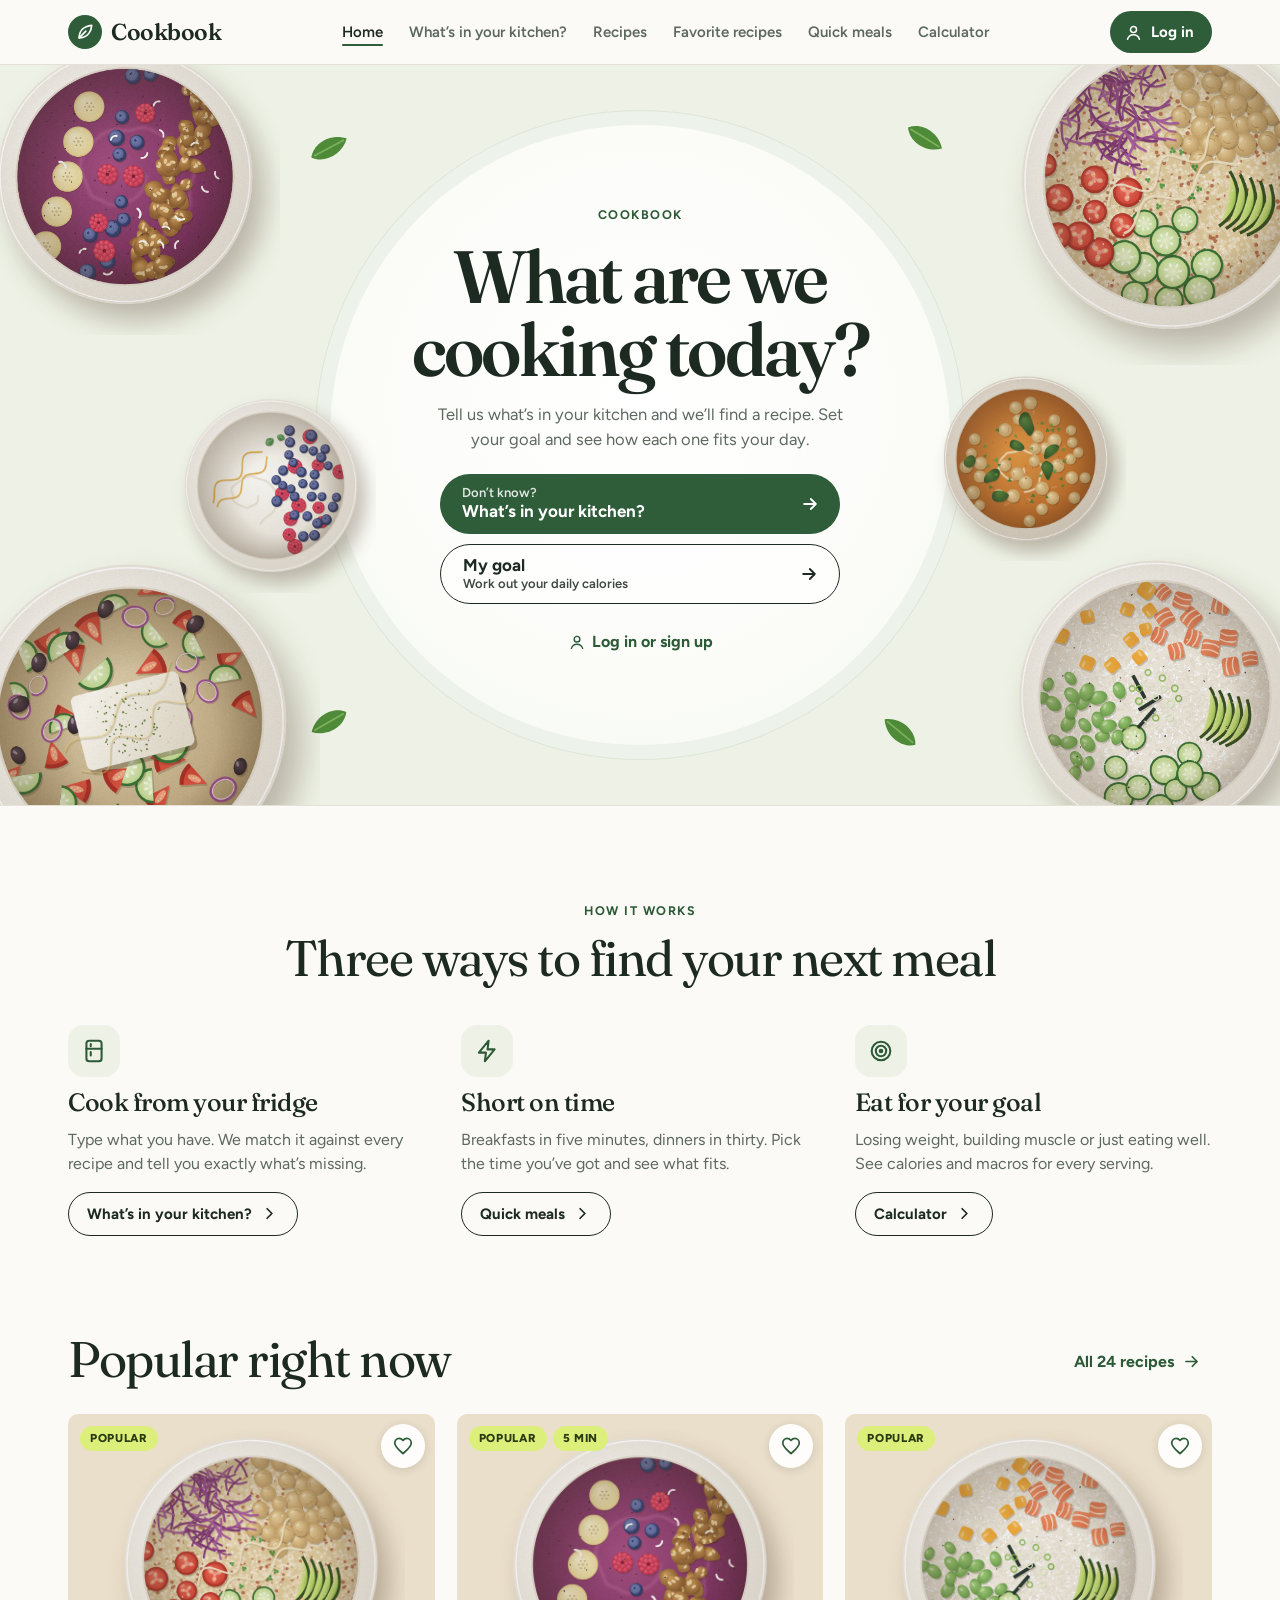
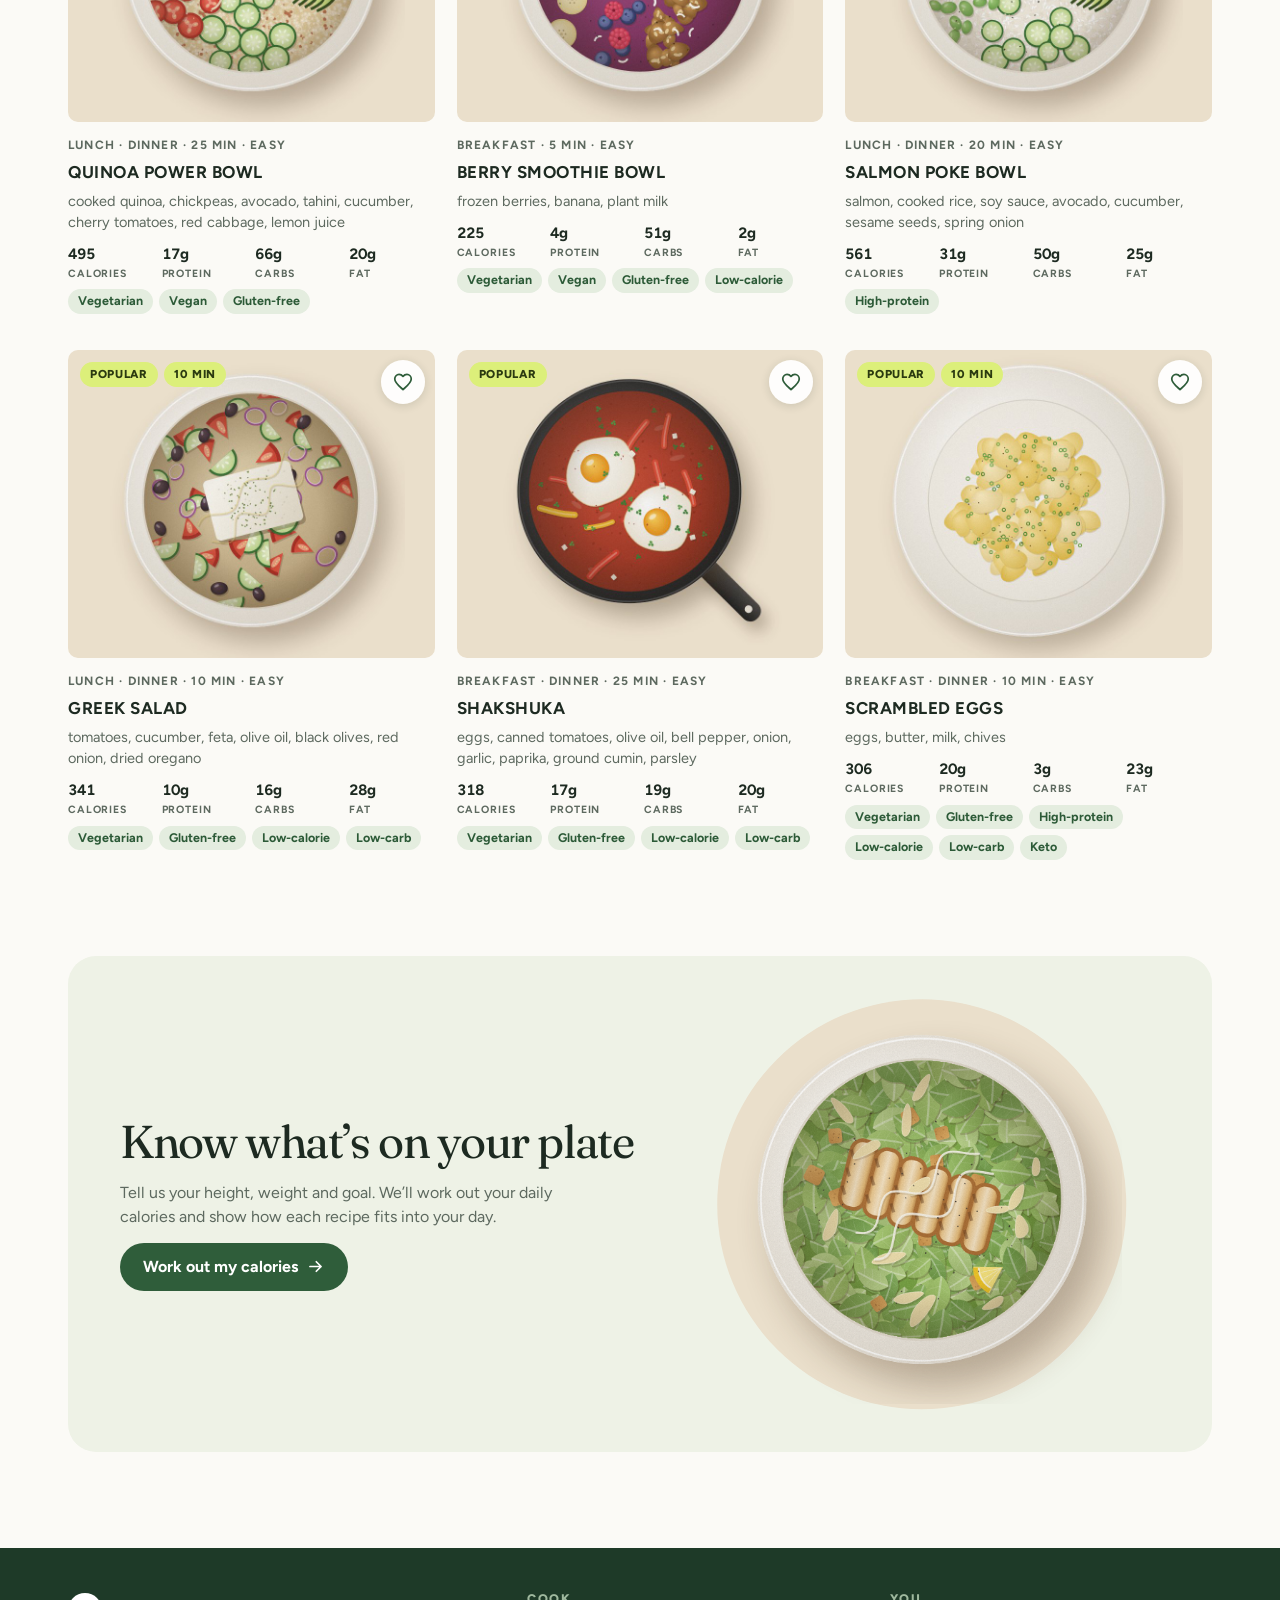
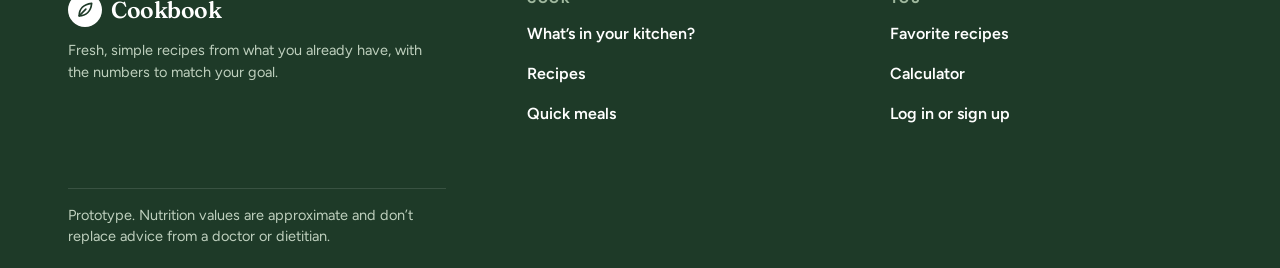
==== commit 9620494d: "Redesign the cookbook: English UI, 24 recipes, dish illustrations - New green and cream design with " ====
--- a/index.html
+++ b/index.html
@@ -1,141 +1,229 @@
 <!doctype html>
-<html lang="cs">
+<html lang="en">
 <head>
 <meta charset="utf-8">
 <meta name="viewport" content="width=device-width, initial-scale=1, viewport-fit=cover">
-<meta name="theme-color" content="#FFFFFF">
+<meta name="theme-color" content="#FBFAF6">
 <meta name="format-detection" content="telephone=no">
 <meta name="apple-mobile-web-app-capable" content="yes">
 <meta name="mobile-web-app-capable" content="yes">
 <meta name="apple-mobile-web-app-title" content="Cookbook">
 <meta name="apple-mobile-web-app-status-bar-style" content="default">
-<link rel="apple-touch-icon" href="[data-uri]">
-<link rel="icon" type="image/png" href="[data-uri]">
-<style>:root{padding-top:env(safe-area-inset-top,0px);padding-bottom:env(safe-area-inset-bottom,0px)}body{margin:0}img{max-width:100%}[hidden]{display:none!important}</style>
-<title>Cookbook – Co uvařit?</title>
+<link rel="apple-touch-icon" href="[data-uri]">
+<link rel="icon" type="image/png" href="[data-uri]">
+<style>:root{padding-top:env(safe-area-inset-top,0px);padding-bottom:env(safe-area-inset-bottom,0px)}body{margin:0}[hidden]{display:none!important}</style>
+<title>Cookbook – What to cook?</title>
 <link rel="preconnect" href="https://fonts.googleapis.com">
 <link rel="preconnect" href="https://fonts.gstatic.com" crossorigin>
-<link rel="stylesheet" href="https://fonts.googleapis.com/css2?family=Bricolage+Grotesque:opsz,wght@12..96,600;12..96,800&family=Figtree:wght@400;500;600;700;800&display=swap">
+<link rel="stylesheet" href="https://fonts.googleapis.com/css2?family=Fraunces:opsz,wght@9..144,400;9..144,500;9..144,600&family=Figtree:wght@400;500;600;700;800&display=swap">
 <style>
-/* Light-only, neutral white look (by request). Layout: mobile-first single column with a fixed bottom tab bar; top nav from 760px; recipe detail and calculator split into content + sticky side panel from 960px. */
+/* Fresh green on warm white, light only (by request). Layout: mobile-first; 6-tab bottom bar under 960px, top nav from 960px; home is a landing page (hero with bowls around a disc, three ways, popular recipes, calculator band); recipe lists in a menu-style grid; detail and calculator split into content + sticky side panel from 960px. */
 :root{
-  --bg:#FFFFFF; --surface:#FFFFFF; --surface-2:#F4F4F5; --line:#E4E4E7;
-  --fg:#18181B; --muted:#62626B;
-  --accent:#F5B70A; --accent-soft:#FFF0BF; --accent-ink:#18181B; --accent-text:#875A00; --focus:#875A00;
-  --green:#2E844A; --green-ink:#21663A; --green-soft:#E3F3E6;
-  --warn:#A3470A; --warn-soft:#FDEBDB;
-  --c-b:#D2462F; --c-s:#D99A1E; --c-t:#6E58B8;
-  --ging:rgba(245,183,10,.26);
-  --header-bg:rgba(255,255,255,.92);
-  --accent-shadow:#927012; --accent-hover:#DBA40C; --accent-line:#EDCB6D; --accent-ring:rgba(245,183,10,.22);
-  --selected-bg:#FFF7DC; --check-line:rgba(98,98,107,.6); --placeholder:#8E8E96; --hover-tint:rgba(24,24,27,.08);
-  --shadow:0 1px 2px rgba(0,0,0,.05), 0 8px 24px rgba(0,0,0,.06);
-  --f-display:"Bricolage Grotesque","Trebuchet MS",system-ui,sans-serif;
+  --bg:#FBFAF6; --surface:#FFFFFF; --sage:#EEF2E6; --sage-2:#E1E8D4; --tan:#EADFCB;
+  --line:#E4E1D6; --line-2:#D6D2C4;
+  --fg:#1D2A21; --muted:#5D695F;
+  --green:#2F5D3A; --green-hover:#264C2F; --green-deep:#1E3A28; --green-soft:#E4EDDF; --green-text:#2C5A37; --on-green:#FFFFFF;
+  --lime:#DCEF7A; --lime-ink:#2B3A10;
+  --focus:#2F5D3A; --ring:rgba(47,93,58,.18);
+  --warn:#9C4A06; --warn-soft:#FBEBD5;
+  --c-p:#C65A3E; --c-c:#5C8DB0; --c-f:#9A7AB8;
+  --header-bg:rgba(251,250,246,.92);
+  --selected-bg:#F3F7EF; --check-line:rgba(93,105,95,.55); --placeholder:#949C93; --hover-tint:rgba(29,42,33,.06);
+  --shadow:0 1px 2px rgba(30,45,30,.05), 0 10px 28px rgba(30,45,30,.07);
+  --f-display:"Fraunces",Georgia,"Times New Roman",serif;
   --f-body:"Figtree",system-ui,-apple-system,"Segoe UI",Roboto,sans-serif;
-  --r-lg:22px; --r-md:16px;
+  --r-lg:22px;
   color-scheme:light;
 }
 
 *{box-sizing:border-box}
 html{-webkit-text-size-adjust:100%}
 body{background:var(--bg);color:var(--fg);font-family:var(--f-body);font-size:16px;line-height:1.5}
-h1,h2,h3{font-family:var(--f-display);font-weight:800;letter-spacing:-.015em;line-height:1.1;text-wrap:balance;margin:0}
+h1,h2,h3{font-family:var(--f-display);font-weight:500;letter-spacing:-.02em;line-height:1.08;text-wrap:balance;margin:0;font-optical-sizing:auto}
 h1:focus{outline:none}
 p{margin:0}
-a{color:var(--accent-text)}
+a{color:var(--green-text)}
 button{font:inherit}
+img{max-width:100%}
 :focus-visible{outline:3px solid var(--focus);outline-offset:2px}
 .sr{position:absolute!important;width:1px;height:1px;padding:0;margin:-1px;overflow:hidden;clip:rect(0,0,0,0);white-space:nowrap;border:0}
-.wrap{width:100%;max-width:1080px;margin-inline:auto;padding-inline:16px}
-@media (min-width:760px){.wrap{padding-inline:28px}}
+.wrap{width:100%;max-width:1200px;margin-left:auto;margin-right:auto;padding-left:16px;padding-right:16px}
+@media (min-width:760px){.wrap{padding-left:28px;padding-right:28px}}
 svg{flex:none}
 
 /* ---------- header & navigation ---------- */
-.topbar{position:sticky;top:env(safe-area-inset-top,0px);z-index:20;background:var(--header-bg);backdrop-filter:saturate(1.2) blur(10px);-webkit-backdrop-filter:saturate(1.2) blur(10px);border-bottom:1px solid var(--line)}
-.topbar-in{display:flex;align-items:center;gap:16px;min-height:62px}
-.brand{display:flex;align-items:center;gap:10px;text-decoration:none;color:var(--fg)}
-.brand-egg{width:36px;height:31px;border-radius:58% 42% 55% 45% / 50% 60% 40% 50%;background:var(--surface);border:1.5px solid var(--line);display:grid;place-items:center;box-shadow:var(--shadow)}
-.brand-egg::after{content:"";width:14px;height:14px;border-radius:50%;background:var(--accent);box-shadow:inset -2px -2px 0 #B3870F}
-.brand b{display:block;font-family:var(--f-display);font-size:21px;font-weight:800;line-height:1;letter-spacing:-.02em}
-.brand small{display:block;font-size:12.5px;color:var(--muted);font-weight:600;line-height:1.3}
-.topnav{display:none;gap:4px;margin-left:12px}
-.topnav a{display:inline-flex;align-items:center;gap:8px;min-height:42px;padding:0 14px;border-radius:999px;color:var(--muted);font-weight:700;text-decoration:none}
-.topnav a[aria-current="page"]{color:var(--fg);background:var(--accent-soft)}
-.topnav svg{width:19px;height:19px}
-.soon-btn{margin-left:auto;display:inline-flex;align-items:center;gap:8px;min-height:40px;padding:0 6px 0 14px;border-radius:999px;border:1.5px dashed var(--line);background:transparent;color:var(--muted);font-weight:600;font-size:14px;cursor:not-allowed}
-.soon{display:inline-block;font-size:10.5px;font-weight:800;text-transform:uppercase;letter-spacing:.07em;padding:3px 8px;border-radius:999px;background:var(--surface-2);color:var(--muted);line-height:1.2;white-space:nowrap}
+.topbar{position:sticky;top:env(safe-area-inset-top,0px);z-index:20;background:var(--header-bg);-webkit-backdrop-filter:saturate(1.2) blur(10px);backdrop-filter:saturate(1.2) blur(10px);border-bottom:1px solid var(--line)}
+.topbar-in{display:flex;align-items:center;gap:16px;min-height:64px}
+.brand{display:flex;align-items:center;gap:9px;text-decoration:none;color:var(--fg);flex:none}
+.brand-mark{width:34px;height:34px;border-radius:50%;background:var(--green);display:flex;align-items:center;justify-content:center;color:#fff}
+.brand-mark svg{width:20px;height:20px}
+.brand b{font-family:var(--f-display);font-size:23px;font-weight:600;letter-spacing:-.02em;line-height:1}
+.topnav{display:none;gap:2px;margin-left:auto;margin-right:auto;min-width:0}
+.topnav a{position:relative;display:inline-flex;align-items:center;min-height:44px;padding:0 12px;color:var(--muted);font-weight:600;font-size:15px;text-decoration:none;white-space:nowrap}
+.topnav a[aria-current="page"]{color:var(--fg)}
+.topnav a[aria-current="page"]::after{content:"";position:absolute;left:12px;right:12px;bottom:8px;height:2px;border-radius:2px;background:var(--green)}
+.topnav .l-long{display:none}
+@media (min-width:1200px){.topnav .l-long{display:inline}.topnav .l-short{display:none}}
+.login-btn{margin-left:auto;display:inline-flex;align-items:center;gap:8px;min-height:42px;padding:0 18px 0 14px;border-radius:999px;background:var(--green);color:var(--on-green);font-weight:700;font-size:15px;text-decoration:none;white-space:nowrap;border:0}
+.login-btn svg{width:19px;height:19px}
+.login-btn[aria-current="page"]{background:var(--green-deep)}
+@media (min-width:960px){.login-btn{margin-left:0}}
+@media (max-width:420px){.login-btn{width:44px;height:44px;padding:0;justify-content:center}.lb-txt{display:none}}
 .tabbar{position:fixed;left:0;right:0;bottom:0;z-index:30;background:var(--surface);border-top:1px solid var(--line);padding-bottom:env(safe-area-inset-bottom,0px)}
-.tabbar ul{display:grid;grid-template-columns:repeat(3,minmax(0,1fr));list-style:none;margin:0 auto;padding:6px 8px;max-width:520px}
-.tab{display:flex;flex-direction:column;align-items:center;gap:3px;min-height:58px;padding:4px;text-decoration:none;color:var(--muted);font-size:12.5px;font-weight:700;border-radius:14px}
-.tab .ico{width:56px;height:30px;border-radius:999px;display:grid;place-items:center;transition:background .15s}
-.tab[aria-current="page"]{color:var(--fg)}
-.tab[aria-current="page"] .ico{background:var(--accent-soft)}
-@media (min-width:760px){.topnav{display:flex}.tabbar{display:none}}
-main{padding-block:22px calc(104px + env(safe-area-inset-bottom,0px))}
-@media (min-width:760px){main{padding-block:36px 72px}}
-
-/* ---------- shared bits ---------- */
-.eyebrow{font-size:12.5px;font-weight:800;letter-spacing:.09em;text-transform:uppercase;color:var(--accent-text)}
-.lede{color:var(--muted);font-size:17px;max-width:62ch}
-.btn{display:inline-flex;align-items:center;justify-content:center;gap:8px;min-height:48px;padding:0 20px;border-radius:999px;border:1.5px solid transparent;font-weight:700;font-size:16px;cursor:pointer;text-decoration:none;transition:transform .12s ease,background-color .15s ease,border-color .15s ease}
-.btn svg{width:20px;height:20px}
-.btn-primary{background:var(--accent);color:var(--accent-ink);box-shadow:0 2px 0 var(--accent-shadow)}
-.btn-primary:active{transform:translateY(1px);box-shadow:none}
-.btn-secondary{background:var(--surface);color:var(--fg);border-color:var(--line)}
-.btn-ghost{background:transparent;color:var(--accent-text);padding:0 10px}
-.btn-lg{min-height:56px;font-size:17px;padding:0 26px}
+.tabbar ul{display:grid;grid-template-columns:repeat(6,minmax(0,1fr));list-style:none;margin:0 auto;padding:6px 4px;max-width:640px}
+.tab{display:flex;flex-direction:column;align-items:center;gap:3px;min-height:56px;padding:4px 0;text-decoration:none;color:var(--muted);font-size:11px;font-weight:700;line-height:1.2;border-radius:14px;white-space:nowrap}
+.tab .ico{width:44px;height:28px;border-radius:999px;display:flex;align-items:center;justify-content:center;transition:background-color .15s}
+.tab svg{width:21px;height:21px}
+.tab[aria-current="page"]{color:var(--green-text)}
+.tab[aria-current="page"] .ico{background:var(--green-soft)}
+@media (max-width:359px){.tab{font-size:10px;letter-spacing:-.01em}.tab .ico{width:38px}}
+@media (min-width:960px){.topnav{display:flex}.tabbar{display:none}}
+.footer{padding-bottom:calc(76px + env(safe-area-inset-bottom,0px))}
+@media (min-width:960px){.footer{padding-bottom:0}}
+.page{padding-top:24px;padding-bottom:56px}
+@media (min-width:960px){.page{padding-top:40px;padding-bottom:80px}}
+
+/* ---------- shared ---------- */
+.eyebrow{font-size:12.5px;font-weight:700;letter-spacing:.12em;text-transform:uppercase;color:var(--green-text)}
+.lede{color:var(--muted);font-size:17px;max-width:60ch}
+.btn{display:inline-flex;align-items:center;justify-content:center;gap:8px;min-height:48px;padding:0 22px;border-radius:999px;border:1.5px solid transparent;font-weight:700;font-size:16px;cursor:pointer;text-decoration:none;transition:transform .12s ease,background-color .15s ease,border-color .15s ease,color .15s ease}
+.btn svg{width:19px;height:19px}
+.btn-primary{background:var(--green);color:var(--on-green)}
+.btn-outline{background:transparent;color:var(--fg);border-color:var(--fg)}
+.btn-secondary{background:var(--surface);color:var(--fg);border-color:var(--line-2)}
+.btn-ghost{background:transparent;color:var(--green-text);padding:0 10px}
+.btn-lg{min-height:56px;font-size:17px;padding:0 28px}
 .panel{background:var(--surface);border:1px solid var(--line);border-radius:var(--r-lg);padding:20px;min-width:0}
-@media (min-width:760px){.panel{padding:24px}}
+@media (min-width:760px){.panel{padding:26px}}
 .panel-head{display:flex;flex-wrap:wrap;align-items:center;justify-content:space-between;gap:10px 16px;margin-bottom:12px}
-.panel h2{font-size:22px}
-.p-add h2{margin-bottom:6px}
+.panel h2{font-size:25px}
 .sub{color:var(--muted);font-size:14.5px}
-.gingham{background-color:var(--surface);background-image:linear-gradient(90deg,var(--ging) 50%,transparent 0),linear-gradient(var(--ging) 50%,transparent 0);background-size:26px 26px}
-.plate{width:104px;height:104px;border-radius:50%;background:var(--surface);display:grid;place-items:center;font-size:54px;line-height:1;box-shadow:0 0 0 9px rgba(255,255,255,.55),var(--shadow)}
-.plate.big{width:132px;height:132px;font-size:70px}
-.meta{display:flex;flex-wrap:wrap;gap:6px 16px;list-style:none;margin:0;padding:0;color:var(--muted);font-size:14.5px;font-weight:600}
-.meta li{display:inline-flex;align-items:center;gap:6px}
+.meta{display:flex;flex-wrap:wrap;gap:6px 14px;list-style:none;margin:0;padding:0;color:var(--muted);font-size:14.5px;font-weight:600}
+.meta li{display:inline-flex;align-items:center;gap:5px}
 .meta svg{width:17px;height:17px}
 .tags{display:flex;flex-wrap:wrap;gap:6px;list-style:none;margin:0;padding:0}
-.tag{font-size:13px;font-weight:700;padding:4px 11px;border-radius:999px;background:var(--green-soft);color:var(--green-ink)}
-.tag.neutral{background:var(--surface-2);color:var(--muted)}
-.seg{display:inline-flex;padding:4px;gap:4px;background:var(--surface-2);border-radius:999px;max-width:100%}
+.tag{display:inline-flex;align-items:center;gap:4px;font-size:12.5px;font-weight:700;padding:3px 10px;border-radius:999px;background:var(--green-soft);color:var(--green-text)}
+.tag.on{box-shadow:inset 0 0 0 1.5px var(--green)}
+.tag.on svg{width:13px;height:13px}
+.seg{display:inline-flex;padding:4px;gap:4px;background:#F1EFE7;border-radius:999px;max-width:100%}
 .seg label{position:relative;flex:1 1 auto}
-.seg input{position:absolute;inset:0;width:100%;height:100%;margin:0;opacity:0;cursor:pointer}
-.seg span{display:grid;place-items:center;min-width:46px;min-height:42px;padding:0 14px;border-radius:999px;font-weight:700;color:var(--muted);font-variant-numeric:tabular-nums;white-space:nowrap}
-.seg input:checked + span{background:var(--surface);color:var(--fg);box-shadow:0 1px 3px rgba(0,0,0,.14)}
-.seg input:focus-visible + span{outline:3px solid var(--focus);outline-offset:1px}
+.seg input{position:absolute;top:0;left:0;width:100%;height:100%;margin:0;opacity:0;cursor:pointer}
+.seg span{display:flex;align-items:center;justify-content:center;min-width:46px;min-height:42px;padding:0 14px;border-radius:999px;font-weight:700;color:var(--muted);font-variant-numeric:tabular-nums;white-space:nowrap}
+.seg input:checked + span{background:var(--green);color:var(--on-green)}
+.seg input:focus-visible + span{outline:3px solid var(--focus);outline-offset:2px}
+.seg-wide{display:flex;width:100%}
+.seg-wide span{min-height:48px}
 .check{appearance:none;-webkit-appearance:none;flex:none;width:26px;height:26px;margin:0;border-radius:8px;border:2px solid var(--check-line);background:var(--surface);cursor:pointer;transition:background-color .12s,border-color .12s}
-.check:checked{background:var(--accent) url("data:image/svg+xml,%3Csvg xmlns='http://www.w3.org/2000/svg' viewBox='0 0 24 24' fill='none' stroke='%2318181B' stroke-width='3.2' stroke-linecap='round' stroke-linejoin='round'%3E%3Cpath d='M5 12.5l4.5 4.5L19 7.5'/%3E%3C/svg%3E") center/17px no-repeat;border-color:var(--accent)}
+.check:checked{background:var(--green) url("data:image/svg+xml,%3Csvg xmlns='http://www.w3.org/2000/svg' viewBox='0 0 24 24' fill='none' stroke='%23FFFFFF' stroke-width='3.2' stroke-linecap='round' stroke-linejoin='round'%3E%3Cpath d='M5 12.5l4.5 4.5L19 7.5'/%3E%3C/svg%3E") center/17px no-repeat;border-color:var(--green)}
 .badge{display:inline-block;font-size:11.5px;font-weight:800;padding:2px 8px;border-radius:999px;white-space:nowrap;vertical-align:1px}
-.badge.lednice{background:var(--green-soft);color:var(--green-ink)}
-.badge.cil{background:var(--accent-soft);color:var(--accent-text)}
+.badge.kitchen{background:var(--green-soft);color:var(--green-text)}
+.badge.goal{background:var(--lime);color:var(--lime-ink)}
 .pill{flex:none;font-size:12.5px;font-weight:800;padding:3px 10px;border-radius:999px;white-space:nowrap}
-.pill.ok{background:var(--green-soft);color:var(--green-ink)}
+.pill.ok{background:var(--green-soft);color:var(--green-text)}
 .pill.miss{background:var(--warn-soft);color:var(--warn)}
-.pill.spiz,.pill.opt{background:var(--surface-2);color:var(--muted)}
+.pill.pantry,.pill.opt{background:#F1EFE7;color:var(--muted)}
 .disclaimer{display:flex;gap:8px;align-items:flex-start;font-size:13.5px;color:var(--muted)}
 .disclaimer svg{width:18px;height:18px;margin-top:1px}
-.page-head{display:flex;flex-direction:column;gap:8px;margin-bottom:22px}
-.page-head h1{font-size:clamp(30px,6vw,44px)}
-
-/* ---------- 1 · lednička ---------- */
-.home{max-width:760px;margin-inline:auto;display:flex;flex-direction:column;gap:20px}
-.home h1{font-size:clamp(34px,8.2vw,58px);line-height:1.02;letter-spacing:-.03em;margin-top:6px}
-.home h1 .hl{background:linear-gradient(transparent 62%,var(--accent-soft) 62%);padding-inline:2px}
-.fridge{position:relative;background:var(--surface);border:1px solid var(--line);border-radius:var(--r-lg);padding:0 18px 20px;box-shadow:var(--shadow);display:flex;flex-direction:column;gap:14px}
-.fridge::before{content:"";display:block;height:16px;margin:0 -18px 4px;border-radius:var(--r-lg) var(--r-lg) 0 0;background-color:var(--surface);background-image:linear-gradient(90deg,var(--ging) 50%,transparent 0),linear-gradient(var(--ging) 50%,transparent 0);background-size:16px 16px;border-bottom:1px solid var(--line)}
-@media (min-width:760px){.fridge{padding:0 26px 26px}.fridge::before{margin-inline:-26px}}
+.page-head{display:flex;flex-direction:column;gap:10px;margin-bottom:26px}
+.page-head h1{font-size:clamp(36px,7vw,60px);font-weight:400;letter-spacing:-.03em}
+.soon{display:inline-block;font-size:10.5px;font-weight:800;text-transform:uppercase;letter-spacing:.07em;padding:3px 8px;border-radius:999px;background:var(--lime);color:var(--lime-ink);line-height:1.2;white-space:nowrap}
+.actions{display:flex;flex-wrap:wrap;gap:10px}
+.actions .btn{flex:1 1 190px}
+.dish{display:block;opacity:0;transition:opacity .35s ease}
+.dish.ready{opacity:1}
+.dish.failed{opacity:0}
+.leaf{position:absolute;width:44px;height:26px;pointer-events:none}
+
+/* ---------- home ---------- */
+.hero{position:relative;background:var(--sage);overflow:hidden;border-bottom:1px solid var(--line)}
+.hero-in{position:relative;max-width:1400px;margin:0 auto;min-height:620px;display:flex;align-items:center;justify-content:center;padding:200px 16px 210px}
+.disc{position:absolute;left:50%;top:50%;width:620px;height:620px;margin:-310px 0 0 -310px;border-radius:50%;background:radial-gradient(circle at 50% 45%,#FFFFFF 0,#FBFCF8 62%,#F4F7EF 100%);box-shadow:0 0 0 14px rgba(255,255,255,.45),0 0 0 15px rgba(47,93,58,.08)}
+.hero-copy{position:relative;z-index:2;display:flex;flex-direction:column;align-items:center;text-align:center;gap:16px;max-width:520px}
+.hero h1{font-size:clamp(42px,10vw,74px);font-weight:600;line-height:.98;letter-spacing:-.035em}
+.hero .lede{font-size:16.5px;max-width:40ch}
+.hero-actions{display:flex;flex-direction:column;align-items:stretch;gap:10px;width:100%;max-width:400px;margin-top:6px}
+.hbtn{display:flex;align-items:center;gap:12px;min-height:60px;padding:10px 20px 10px 22px;border-radius:999px;text-decoration:none;text-align:left;transition:transform .12s ease,background-color .15s,border-color .15s}
+.hbtn-txt{flex:1;min-width:0;display:flex;flex-direction:column;line-height:1.25}
+.hbtn-txt b{font-size:17px}
+.hbtn-txt small{font-size:13px;font-weight:600;opacity:.85}
+.hbtn svg{width:20px;height:20px}
+.hbtn-primary{background:var(--green);color:var(--on-green)}
+.hbtn-outline{background:rgba(255,255,255,.7);color:var(--fg);border:1.5px solid var(--fg)}
+.hero-login{display:inline-flex;align-items:center;gap:6px;min-height:44px;font-weight:700;text-decoration:none;color:var(--green-text)}
+.hero-login svg{width:18px;height:18px}
+.hb{position:absolute;z-index:1;height:auto;pointer-events:none}
+.hb1{width:230px;left:-70px;top:-46px}
+.hb2{width:230px;right:-80px;top:-40px}
+.hb3{width:250px;left:-90px;bottom:-70px}
+.hb4{width:240px;right:-84px;bottom:-66px}
+.hb5,.hb6{display:none}
+.l1{left:18%;top:150px;transform:rotate(-28deg)}
+.l2{right:20%;top:120px;transform:rotate(32deg)}
+.l3{left:14%;bottom:150px;transform:rotate(150deg)}
+.l4{right:17%;bottom:170px;transform:rotate(-140deg)}
+@media (min-width:760px){
+  .hero-in{min-height:700px;padding:90px 28px}
+  .hb1{width:310px;left:-50px;top:-40px}
+  .hb2{width:360px;right:-70px;top:-60px}
+  .hb3{width:380px;left:-90px;bottom:-110px}
+  .hb4{width:330px;right:-40px;bottom:-60px}
+  .l1{left:24%;top:70px}.l2{right:26%;top:60px}.l3{left:24%;bottom:70px}.l4{right:28%;bottom:60px}
+}
+@media (min-width:1100px){
+  .hero-in{min-height:740px}
+  .hb5{display:block;width:210px;left:13%;top:43%}
+  .hb6{display:block;width:200px;right:12%;top:40%}
+  .hb1{left:-30px}.hb3{left:-60px}
+}
+.section{padding-top:64px;padding-bottom:64px}
+@media (min-width:960px){.section{padding-top:96px;padding-bottom:96px}}
+.section-head{display:flex;flex-wrap:wrap;align-items:flex-end;justify-content:space-between;gap:12px 20px;margin-bottom:28px}
+.section-head h2,.center-head h2{font-size:clamp(32px,5.4vw,50px);font-weight:400;letter-spacing:-.03em}
+.center-head{text-align:center;display:flex;flex-direction:column;align-items:center;gap:10px;margin-bottom:40px}
+.ways{display:grid;gap:28px}
+@media (min-width:760px){.ways{grid-template-columns:repeat(3,minmax(0,1fr));gap:36px}}
+.way{display:flex;flex-direction:column;align-items:flex-start;gap:12px}
+.way-ico{width:52px;height:52px;border-radius:16px;background:var(--sage);color:var(--green-text);display:flex;align-items:center;justify-content:center}
+.way-ico svg{width:26px;height:26px}
+.way h3{font-size:25px}
+.way p{color:var(--muted)}
+.btn-pill-sm{min-height:44px;padding:0 18px;font-size:15px;margin-top:4px}
+.band{display:grid;gap:28px;align-items:center;background:var(--sage);border-radius:28px;padding:28px 22px;overflow:hidden}
+@media (min-width:760px){.band{grid-template-columns:minmax(0,1.1fr) minmax(0,1fr);padding:48px 52px;gap:40px}}
+.band h2{font-size:clamp(30px,5vw,46px);font-weight:400;letter-spacing:-.03em}
+.band-copy{display:flex;flex-direction:column;align-items:flex-start;gap:14px}
+.band-copy p{color:var(--muted);max-width:46ch}
+.band-art{position:relative;display:flex;justify-content:center}
+.band-art::before{content:"";position:absolute;width:86%;padding-top:86%;top:50%;left:50%;transform:translate(-50%,-50%);border-radius:50%;background:var(--tan)}
+.band-art img{position:relative;width:min(100%,400px)}
+.band-stats{display:flex;flex-wrap:wrap;gap:8px 20px;font-size:14.5px;color:var(--muted)}
+.band-stats b{display:block;font-family:var(--f-display);font-size:30px;font-weight:500;color:var(--fg);line-height:1.1}
+.footer{background:var(--green-deep);color:#DCE6DA;margin-top:0}
+.footer-in{display:grid;gap:26px;padding-top:44px;padding-bottom:44px}
+@media (min-width:760px){.footer-in{grid-template-columns:minmax(0,1.3fr) repeat(2,minmax(0,1fr));gap:40px}}
+.footer .brand{color:#fff}
+.footer .brand-mark{background:#fff;color:var(--green-deep)}
+.footer p{font-size:14.5px;max-width:42ch;color:#BFD0BE;margin-top:12px}
+.footer h3{font-family:var(--f-body);font-size:12.5px;font-weight:800;letter-spacing:.12em;text-transform:uppercase;color:#9FB89E;margin-bottom:10px}
+.footer ul{list-style:none;margin:0;padding:0;display:flex;flex-direction:column;gap:4px}
+.footer a{color:#fff;text-decoration:none;font-weight:600;display:inline-flex;min-height:36px;align-items:center}
+.footer-note{border-top:1px solid rgba(255,255,255,.12);padding-top:16px;padding-bottom:20px;font-size:13px;color:#A9BDA8}
+
+/* ---------- kitchen ---------- */
+.kitchen{max-width:780px;margin-left:auto;margin-right:auto;display:flex;flex-direction:column;gap:22px}
+.kitchen h1{font-size:clamp(36px,8vw,60px);font-weight:500;line-height:1.02;letter-spacing:-.03em;margin-top:6px}
+.fridge{position:relative;background:var(--surface);border:1px solid var(--line);border-radius:var(--r-lg);padding:20px 18px;box-shadow:var(--shadow);display:flex;flex-direction:column;gap:16px}
+@media (min-width:760px){.fridge{padding:28px}}
 .field-label{font-weight:800;font-size:15px}
 .sugg-wrap{position:relative}
 .chipbox{display:flex;flex-wrap:wrap;gap:8px;align-items:center;min-height:62px;padding:10px;border:2px solid var(--line);border-radius:18px;background:var(--bg);cursor:text;transition:border-color .15s,box-shadow .15s}
-.chipbox:focus-within{border-color:var(--accent);box-shadow:0 0 0 4px var(--accent-ring)}
+.chipbox:focus-within{border-color:var(--green);box-shadow:0 0 0 4px var(--ring)}
 .chips{display:contents;list-style:none}
-.chip{display:inline-flex;align-items:center;gap:2px;min-height:38px;padding:3px 3px 3px 13px;border-radius:999px;background:var(--accent-soft);color:var(--fg);font-weight:700;max-width:100%}
+.chip{display:inline-flex;align-items:center;gap:2px;min-height:38px;padding:3px 3px 3px 13px;border-radius:999px;background:var(--green-soft);color:var(--fg);font-weight:700;max-width:100%}
 .chip > span{overflow:hidden;text-overflow:ellipsis;white-space:nowrap}
 .chip small{font-weight:600;color:var(--muted);margin-left:4px;white-space:nowrap}
 .chip.unknown{background:transparent;border:1.5px dashed var(--check-line);color:var(--muted)}
-.chip button{width:32px;height:32px;border:0;border-radius:50%;background:transparent;color:inherit;display:grid;place-items:center;cursor:pointer}
+.chip button{width:32px;height:32px;border:0;border-radius:50%;background:transparent;color:inherit;display:flex;align-items:center;justify-content:center;cursor:pointer}
 .chip button svg{width:16px;height:16px}
 .chip.flash{animation:flash .7s ease}
 @keyframes flash{0%,100%{transform:none}30%{transform:scale(1.08)}60%{transform:scale(.97)}}
@@ -144,104 +232,135 @@
 .sugg{position:absolute;left:0;right:0;top:calc(100% + 6px);z-index:15;margin:0;padding:6px;list-style:none;background:var(--surface);border:1px solid var(--line);border-radius:16px;box-shadow:var(--shadow)}
 .sugg li{display:flex;align-items:center;justify-content:space-between;gap:12px;min-height:46px;padding:8px 12px;border-radius:11px;cursor:pointer;font-weight:600}
 .sugg li small{color:var(--muted);font-weight:500;font-size:13.5px;text-align:right}
-.sugg li[aria-selected="true"]{background:var(--accent-soft)}
+.sugg li[aria-selected="true"]{background:var(--green-soft)}
 .hint{font-size:14px;color:var(--muted)}
 .quick{display:flex;flex-direction:column;gap:8px}
-.quick-label{font-size:13px;font-weight:800;text-transform:uppercase;letter-spacing:.07em;color:var(--muted)}
+.quick-label{font-size:12.5px;font-weight:800;text-transform:uppercase;letter-spacing:.1em;color:var(--muted)}
 .quick-list{display:flex;flex-wrap:wrap;gap:8px}
-.qbtn{display:inline-flex;align-items:center;gap:7px;min-height:46px;padding:0 15px 0 12px;border-radius:999px;border:1.5px solid var(--line);background:var(--surface);color:var(--fg);font-weight:700;cursor:pointer;transition:background-color .12s,border-color .12s}
+.qbtn{display:inline-flex;align-items:center;gap:7px;min-height:44px;padding:0 15px 0 12px;border-radius:999px;border:1.5px solid var(--line-2);background:var(--surface);color:var(--fg);font-weight:700;cursor:pointer;white-space:nowrap;transition:background-color .12s,border-color .12s}
 .qbtn .em{font-size:19px;line-height:1}
-.qbtn[aria-pressed="true"]{background:var(--accent-soft);border-color:var(--accent)}
+.qbtn[aria-pressed="true"]{background:var(--green-soft);border-color:var(--green)}
 .qbtn .tick{display:none;width:16px;height:16px}
 .qbtn[aria-pressed="true"] .tick{display:block}
 .qbtn.diet{padding:0 15px}
-.qbtn.diet[aria-pressed="true"]{background:var(--green-soft);border-color:var(--green);color:var(--green-ink)}
+.qbtn.diet[aria-pressed="true"]{background:var(--green);border-color:var(--green);color:var(--on-green)}
 .diet-hint{font-size:13.5px;color:var(--muted)}
-.tag.on{display:inline-flex;align-items:center;gap:4px;box-shadow:inset 0 0 0 1.5px var(--green)}
-.tag.on svg{width:13px;height:13px}
-.search-sum .mini.diet{background:var(--green-soft);color:var(--green-ink)}
-.diet-fit{font-size:14.5px;color:var(--green-ink);font-weight:700}
-.add-row.off{opacity:.55;cursor:not-allowed}
-.add-row.off .check{cursor:not-allowed}
-.actions{display:flex;flex-wrap:wrap;gap:10px}
-.actions .btn{flex:1 1 190px}
-.inline-msg{font-size:14.5px;font-weight:600;color:var(--warn);min-height:0}
+.inline-msg{font-size:14.5px;font-weight:600;color:var(--warn)}
 .inline-msg:empty{display:none}
-.calc-teaser{display:flex;align-items:center;gap:14px;padding:16px 18px;border-radius:var(--r-lg);border:1.5px solid var(--line);background:var(--surface);color:var(--fg);text-decoration:none;transition:border-color .15s}
-.ct-ico{width:46px;height:46px;border-radius:14px;background:var(--accent-soft);color:var(--accent-text);display:grid;place-items:center}
+.calc-teaser{display:flex;align-items:center;gap:14px;padding:16px 18px;border-radius:var(--r-lg);background:var(--sage);color:var(--fg);text-decoration:none;transition:background-color .15s}
+.ct-ico{width:46px;height:46px;border-radius:14px;background:var(--surface);color:var(--green-text);display:flex;align-items:center;justify-content:center}
 .ct-txt{flex:1;min-width:0}
 .ct-txt b{display:block;font-size:16.5px}
 .ct-txt small{display:block;color:var(--muted);font-size:14px}
-.ct-arrow{color:var(--accent-text)}
+.ct-arrow{color:var(--green-text);display:flex}
 .soon-row{display:flex;flex-wrap:wrap;align-items:center;gap:8px;color:var(--muted);font-size:14px}
-.soon-row span.item{display:inline-flex;align-items:center;gap:6px;padding:6px 12px;border-radius:999px;border:1.5px dashed var(--line)}
-
-/* ---------- 2 · výsledky ---------- */
-.results{max-width:860px;margin-inline:auto}
+.soon-row .item{display:inline-flex;align-items:center;padding:6px 12px;border-radius:999px;border:1.5px dashed var(--line-2)}
+
+/* ---------- recipe cards (menu style) ---------- */
 .search-sum{display:flex;flex-wrap:wrap;align-items:center;gap:6px 8px;font-size:14.5px;color:var(--muted)}
-.search-sum .mini{padding:3px 10px;border-radius:999px;background:var(--accent-soft);color:var(--fg);font-weight:700}
-.search-sum .mini.unknown{background:transparent;border:1.5px dashed var(--line);color:var(--muted)}
-.cards{display:flex;flex-direction:column;gap:16px}
-.rcard{position:relative;display:grid;background:var(--surface);border:1px solid var(--line);border-radius:var(--r-lg);overflow:hidden;box-shadow:var(--shadow);transition:transform .15s ease,border-color .15s}
-.rcard:focus-within{outline:3px solid var(--focus);outline-offset:3px}
-.rcard-art{display:grid;place-items:center;min-height:168px;border-bottom:1px solid var(--line)}
-.rcard-art.photo{position:relative;aspect-ratio:16/10;min-height:0;overflow:hidden;background:var(--surface-2)}
-.rcard-art.photo img{position:absolute;inset:0;width:100%;height:100%;object-fit:cover;display:block;transition:transform .35s ease}
-@media (min-width:640px){.rcard{grid-template-columns:280px minmax(0,1fr)}.rcard-art{border-bottom:0;border-right:1px solid var(--line)}.rcard-art.photo{aspect-ratio:auto;min-height:230px}}
-.rcard-body{display:flex;flex-direction:column;gap:12px;padding:18px 20px 20px;min-width:0}
-.rcard-top{display:flex;align-items:flex-start;justify-content:space-between;gap:14px}
-.rcard-title{display:flex;flex-direction:column;gap:6px;min-width:0}
-.rcard h2{font-size:25px}
+.mini{padding:3px 10px;border-radius:999px;background:var(--green-soft);color:var(--fg);font-weight:700}
+.mini.unknown{background:transparent;border:1.5px dashed var(--line-2);color:var(--muted)}
+.mini.diet{background:var(--green);color:var(--on-green)}
+.grid{display:grid;grid-template-columns:repeat(auto-fill,minmax(min(100%,290px),1fr));gap:36px 22px}
+.rcard{position:relative;display:flex;flex-direction:column;gap:14px;min-width:0}
+.rcard-art{position:relative;height:0;padding-top:84%;border-radius:10px;background:var(--tan);overflow:hidden}
+.rcard-art > img{position:absolute;top:0;left:0;width:100%;height:100%;object-fit:contain;transition:transform .4s ease,opacity .35s ease}
+.rcard-art > img.photo{object-fit:cover}
+.rbadges{position:absolute;top:12px;left:12px;z-index:2;display:flex;flex-wrap:wrap;gap:6px;max-width:calc(100% - 80px)}
+.rb{display:inline-flex;align-items:center;font-size:11.5px;font-weight:800;letter-spacing:.06em;text-transform:uppercase;padding:4px 10px;border-radius:999px;background:var(--lime);color:var(--lime-ink)}
+.rb.match{background:var(--surface);color:var(--fg)}
+.rb.match.full{background:var(--green);color:var(--on-green)}
+.rcard-body{display:flex;flex-direction:column;gap:8px;min-width:0}
+.meal-line{font-size:12px;font-weight:700;letter-spacing:.1em;text-transform:uppercase;color:var(--muted)}
+.rcard h2{font-family:var(--f-body);font-size:17px;font-weight:700;letter-spacing:.03em;text-transform:uppercase;line-height:1.25}
 .rcard h2 a{color:var(--fg);text-decoration:none}
-.rcard h2 a::after{content:"";position:absolute;inset:0}
+.rcard h2 a::after{content:"";position:absolute;top:0;left:0;right:0;bottom:0;z-index:1}
 .rcard h2 a:focus-visible{outline:none}
-.match{--p:0;--mc:var(--accent-text);flex:none;width:68px;height:68px;border-radius:50%;background:conic-gradient(var(--mc) calc(var(--p) * 1%),var(--surface-2) 0);display:grid;place-items:center}
-.match > span{width:54px;height:54px;border-radius:50%;background:var(--surface);display:flex;flex-direction:column;align-items:center;justify-content:center;font-weight:800;font-size:15.5px;line-height:1;font-variant-numeric:tabular-nums}
-.match small{font-size:10.5px;font-weight:700;color:var(--muted);margin-top:3px}
-.match.full{--mc:var(--green)}
-.missing{padding:9px 12px;border-radius:12px;background:var(--warn-soft);color:var(--fg);font-size:15px}
+.rcard h2 a:focus-visible::after{border-radius:12px;box-shadow:0 0 0 3px var(--focus)}
+.rdesc{font-size:14.5px;color:var(--muted);line-height:1.45}
+.macros{display:grid;grid-template-columns:repeat(4,minmax(0,1fr));gap:8px;margin:2px 0 0;padding:0}
+.macros div{display:flex;flex-direction:column;min-width:0}
+.macros dd{margin:0;font-weight:700;font-size:15px;font-variant-numeric:tabular-nums;color:var(--fg)}
+.macros dt{order:2;font-size:10.5px;font-weight:700;letter-spacing:.08em;text-transform:uppercase;color:var(--muted)}
+.fav{position:absolute;top:10px;right:10px;z-index:2;width:44px;height:44px;border-radius:50%;border:0;background:rgba(255,255,255,.94);color:var(--green);display:flex;align-items:center;justify-content:center;cursor:pointer;box-shadow:0 2px 10px rgba(30,45,30,.14)}
+.fav[aria-pressed="true"]{color:#C2412E}
+.fav svg,.fav-pill svg{width:22px;height:22px}
+.fav.pop svg,.fav-pill.pop svg{animation:pop .35s ease}
+@keyframes pop{0%{transform:scale(1)}40%{transform:scale(1.3)}100%{transform:scale(1)}}
+.missing{padding:8px 12px;border-radius:12px;background:var(--warn-soft);color:var(--fg);font-size:14.5px}
 .missing b{color:var(--warn)}
-.have{padding:9px 12px;border-radius:12px;background:var(--green-soft);color:var(--green-ink);font-weight:700;font-size:15px}
-.using{font-size:14.5px;color:var(--muted)}
+.have{padding:8px 12px;border-radius:12px;background:var(--green-soft);color:var(--green-text);font-weight:700;font-size:14.5px}
+.using{font-size:14px;color:var(--muted)}
 .using b{color:var(--fg)}
-.rcard-cta{display:inline-flex;align-items:center;gap:6px;font-weight:800;color:var(--accent-text);margin-top:2px}
-.rcard-cta svg{width:18px;height:18px}
-.more-note{margin-top:18px;display:flex;flex-wrap:wrap;align-items:center;gap:8px;color:var(--muted);font-size:14.5px}
-.empty{display:flex;flex-direction:column;align-items:flex-start;gap:14px;padding:0 0 22px;overflow:hidden}
-.empty-art{align-self:stretch;display:grid;place-items:center;min-height:170px;border-bottom:1px solid var(--line)}
-.empty h2,.empty p,.empty .actions{margin-inline:20px}
-.empty h2{font-size:24px;margin-top:6px}
-.empty p{color:var(--muted);font-size:16.5px;max-width:52ch}
+.diet-fit{font-size:14px;color:var(--green-text);font-weight:700}
+.diet-miss{font-size:14px;color:var(--warn);font-weight:700}
+.empty{display:flex;flex-direction:column;align-items:flex-start;gap:14px;padding:0 0 24px;overflow:hidden;max-width:760px}
+.empty-art{align-self:stretch;display:flex;align-items:center;justify-content:center;height:200px;background:var(--tan);border-bottom:1px solid var(--line)}
+.empty-art img{height:180px;width:180px}
+.empty h2,.empty p,.empty .actions{margin-left:20px;margin-right:20px}
+.empty h2{font-size:28px;margin-top:6px}
+.empty p{color:var(--muted);font-size:16.5px;max-width:56ch}
 .empty .actions{align-self:stretch}
-@media (min-width:760px){.empty h2,.empty p,.empty .actions{margin-inline:26px}}
-
-/* ---------- 3 · detail ---------- */
-.back{display:inline-flex;align-items:center;gap:6px;min-height:44px;margin-bottom:8px;padding-right:10px;font-weight:700;text-decoration:none;color:var(--accent-text)}
+.empty .actions:empty{display:none}
+@media (min-width:760px){.empty h2,.empty p,.empty .actions{margin-left:26px;margin-right:26px}}
+.filters{display:flex;flex-direction:column;gap:14px;margin-bottom:24px}
+.search{display:flex;align-items:center;gap:10px;min-height:52px;padding:0 16px;border:1.5px solid var(--line-2);border-radius:999px;background:var(--surface);max-width:520px;color:var(--muted)}
+.search:focus-within{border-color:var(--green);box-shadow:0 0 0 4px var(--ring)}
+.search input{flex:1;min-width:0;border:0;outline:0;background:transparent;font:inherit;font-size:17px;color:var(--fg);-webkit-appearance:none;appearance:none}
+.search input::placeholder{color:var(--placeholder)}
+.filter-row{display:flex;align-items:center;gap:8px 12px}
+.filter-label{flex:none;font-size:12.5px;font-weight:800;text-transform:uppercase;letter-spacing:.1em;color:var(--muted);min-width:56px}
+.scroll-row{display:flex;gap:8px;min-width:0;overflow-x:auto;-webkit-overflow-scrolling:touch;scrollbar-width:none;padding:2px}
+.scroll-row::-webkit-scrollbar{display:none}
+@media (max-width:759px){
+  .filter-row{flex-direction:column;align-items:stretch}
+  .scroll-row{margin-left:-16px;margin-right:-16px;padding-left:16px;padding-right:16px}
+}
+@media (min-width:760px){.scroll-row{flex-wrap:wrap;overflow:visible}}
+.count{font-size:14.5px;color:var(--muted);font-weight:600;margin-bottom:18px}
+.qm-pick{display:grid;grid-template-columns:repeat(3,minmax(0,1fr));gap:10px;max-width:540px;margin-bottom:26px}
+.qm{position:relative;display:block}
+.qm input{position:absolute;top:0;left:0;width:100%;height:100%;margin:0;opacity:0;cursor:pointer}
+.qm span{display:flex;flex-direction:column;align-items:center;gap:2px;padding:16px 8px 14px;border:1.5px solid var(--line-2);border-radius:20px;background:var(--surface);color:var(--muted);font-weight:700;font-size:13px;letter-spacing:.06em;text-transform:uppercase;text-align:center;transition:background-color .12s,border-color .12s}
+.qm b{font-family:var(--f-display);font-size:40px;font-weight:500;line-height:1;color:var(--fg);letter-spacing:-.02em;text-transform:none;font-variant-numeric:tabular-nums}
+.qm input:checked + span{border-color:var(--green);background:var(--green);color:#DDEAD9}
+.qm input:checked + span b{color:#fff}
+.qm input:focus-visible + span{outline:3px solid var(--focus);outline-offset:2px}
+.diet-line{display:flex;flex-wrap:wrap;align-items:center;gap:6px 8px;font-size:14.5px;color:var(--muted);margin-bottom:14px}
+
+/* ---------- recipe detail ---------- */
+.back{display:inline-flex;align-items:center;gap:6px;min-height:44px;margin-bottom:10px;padding-right:10px;font-weight:700;text-decoration:none;color:var(--green-text)}
 .back svg{width:18px;height:18px}
-.d-hero{display:grid;gap:20px;margin-bottom:22px}
+.d-hero{display:grid;gap:22px;margin-bottom:30px}
+@media (min-width:760px){.d-hero{grid-template-columns:minmax(0,1fr) minmax(0,1fr);align-items:center;gap:44px}}
 .d-media{display:flex;flex-direction:column;gap:8px;min-width:0}
-.d-photo{position:relative;margin:0;aspect-ratio:4/3;max-width:100%;border-radius:var(--r-lg);overflow:hidden;border:1px solid var(--line);background:var(--surface-2)}
-.d-photo img{position:absolute;inset:0;width:100%;height:100%;object-fit:cover;display:block}
-.d-ph{position:absolute;inset:0;display:grid;place-items:center}
-.ph-note{position:absolute;left:12px;top:12px;font-size:12.5px;font-weight:700;padding:4px 10px;border-radius:999px;background:var(--surface);color:var(--muted);box-shadow:var(--shadow)}
+.d-photo{position:relative;margin:0;height:0;padding-top:92%;border-radius:18px;overflow:hidden;background:var(--tan)}
+.d-photo > img{position:absolute;top:0;left:0;width:100%;height:100%;object-fit:contain}
+.d-photo > img.photo{object-fit:cover}
+.ph-note{position:absolute;left:12px;top:12px;font-size:12px;font-weight:800;letter-spacing:.06em;text-transform:uppercase;padding:4px 10px;border-radius:999px;background:var(--lime);color:var(--lime-ink)}
 .photo-actions{position:absolute;right:12px;bottom:12px;display:flex;gap:8px}
-.photo-btn{display:inline-flex;align-items:center;gap:8px;min-height:44px;padding:0 16px;border-radius:999px;border:0;background:var(--surface);color:var(--fg);font-weight:700;font-size:15px;cursor:pointer;box-shadow:0 2px 10px rgba(0,0,0,.18)}
+.photo-btn{display:inline-flex;align-items:center;gap:8px;min-height:44px;padding:0 16px;border-radius:999px;border:0;background:var(--surface);color:var(--fg);font-weight:700;font-size:15px;cursor:pointer;box-shadow:0 2px 10px rgba(30,45,30,.18)}
 .photo-btn.icon{width:44px;padding:0;justify-content:center}
 .photo-btn svg{width:19px;height:19px}
-#foto-input:focus-visible + .photo-btn{outline:3px solid var(--focus);outline-offset:2px}
-.foto-msg{font-size:14px;color:var(--muted)}
-.foto-msg:empty{display:none}
-.d-head{display:flex;flex-direction:column;gap:10px;min-width:0}
-.d-head h1{font-size:clamp(34px,7vw,52px);letter-spacing:-.03em}
-.d-head .lede{font-size:16.5px}
-@media (min-width:760px){.d-hero{grid-template-columns:minmax(0,1fr) minmax(0,1fr);align-items:center;gap:32px}}
+#photo-input:focus-visible + .photo-btn{outline:3px solid var(--focus);outline-offset:2px}
+.photo-msg{font-size:14px;color:var(--muted)}
+.photo-msg:empty{display:none}
+.d-head{display:flex;flex-direction:column;gap:12px;min-width:0}
+.d-head h1{font-size:clamp(38px,7vw,60px);font-weight:500;letter-spacing:-.03em}
+.d-head .lede{font-size:17px}
+.d-head .macros{max-width:440px;padding:14px 0;border-top:1px solid var(--line);border-bottom:1px solid var(--line)}
+.d-head .macros dd{font-family:var(--f-display);font-size:28px;font-weight:500;line-height:1.1}
+.fav-pill{align-self:flex-start;display:inline-flex;align-items:center;gap:8px;min-height:46px;padding:0 20px 0 16px;border-radius:999px;border:1.5px solid var(--fg);background:transparent;color:var(--fg);font-weight:700;cursor:pointer}
+.fav-pill svg{color:var(--green)}
+.fav-pill[aria-pressed="true"]{background:var(--green);border-color:var(--green);color:var(--on-green)}
+.fav-pill[aria-pressed="true"] svg{color:#fff}
 .d-grid{display:flex;flex-direction:column;gap:16px}
 .d-main,.d-side{display:contents}
 .p-ing{order:1}.p-add{order:2}.p-nutr{order:3}.p-goal{order:4}.p-steps{order:5}
 @media (min-width:960px){
-  .d-grid{display:grid;grid-template-columns:minmax(0,1fr) 380px;align-items:start;gap:20px}
-  .d-main,.d-side{display:flex;flex-direction:column;gap:20px}
-  .d-side{position:sticky;top:calc(env(safe-area-inset-top,0px) + 80px)}
+  .d-grid{display:grid;grid-template-columns:minmax(0,1fr) 390px;align-items:start;gap:22px}
+  .d-main,.d-side{display:flex;flex-direction:column;gap:22px}
+  .d-side{position:sticky;top:calc(env(safe-area-inset-top,0px) + 84px)}
 }
 .ing-list{list-style:none;margin:0;padding:0}
 .ing{display:flex;align-items:center;gap:12px;padding:12px 0;border-top:1px solid var(--line)}
@@ -249,10 +368,13 @@
 .ing-txt{flex:1;min-width:0}
 .ing-txt b{display:block;font-weight:700;font-size:16.5px;font-variant-numeric:tabular-nums}
 .ing-txt small{display:block;color:var(--muted);font-size:14px}
-.soon-inline{margin-top:12px;display:inline-flex;align-items:center;gap:8px;min-height:40px;padding:0 6px 0 14px;border-radius:999px;border:1.5px dashed var(--line);background:transparent;color:var(--muted);font-weight:600;font-size:14px;cursor:not-allowed}
+.soon-inline{margin-top:12px;display:inline-flex;align-items:center;gap:8px;min-height:40px;padding:0 6px 0 14px;border-radius:999px;border:1.5px dashed var(--line-2);background:transparent;color:var(--muted);font-weight:600;font-size:14px;cursor:not-allowed}
+.p-add h2{margin-bottom:6px}
 .add-list{display:flex;flex-direction:column;gap:8px;margin-top:12px}
 .add-row{display:grid;grid-template-columns:auto minmax(0,1fr) auto;align-items:center;gap:4px 12px;min-height:58px;padding:12px 14px;border:1.5px solid var(--line);border-radius:16px;cursor:pointer;transition:background-color .12s,border-color .12s}
-.add-row.is-on{border-color:var(--accent);background:var(--selected-bg)}
+.add-row.is-on{border-color:var(--green);background:var(--selected-bg)}
+.add-row.off{opacity:.55;cursor:not-allowed}
+.add-row.off .check{cursor:not-allowed}
 .add-main{min-width:0;display:flex;flex-wrap:wrap;align-items:baseline;gap:4px 8px}
 .add-name{font-weight:700}
 .add-amt{color:var(--muted);font-size:14px;font-variant-numeric:tabular-nums}
@@ -263,24 +385,26 @@
 .progress{display:flex;align-items:center;gap:10px;font-size:14px;color:var(--muted);font-weight:700;font-variant-numeric:tabular-nums}
 .progress .meter{width:96px}
 .steps{list-style:none;margin:0;padding:0;display:flex;flex-direction:column;gap:4px}
-.step{display:grid;grid-template-columns:auto 26px minmax(0,1fr);align-items:start;gap:12px;padding:12px 10px;border-radius:14px;cursor:pointer}
-.step-n{font-family:var(--f-display);font-weight:800;font-size:21px;line-height:1.15;color:var(--accent-text);text-align:center}
+.step{display:grid;grid-template-columns:auto 28px minmax(0,1fr);align-items:start;gap:12px;padding:12px 10px;border-radius:14px;cursor:pointer}
+.step-n{font-family:var(--f-display);font-weight:500;font-size:24px;line-height:1.05;color:var(--green-text);text-align:center}
 .step-t{padding-top:1px}
 .step.is-on .step-t{text-decoration:line-through;color:var(--muted)}
 .step.is-on .step-n{color:var(--muted)}
-.tip{margin-top:14px;padding:14px 16px;border-radius:16px;background:var(--accent-soft);display:flex;gap:10px;align-items:flex-start}
-.tip b{font-family:var(--f-display);font-weight:800}
+.tip{margin-top:14px;padding:14px 16px;border-radius:16px;background:var(--sage);display:flex;gap:10px;align-items:flex-start}
+.tip svg{color:var(--green-text)}
+.tip b{font-family:var(--f-display);font-weight:600}
 .kcal-row{display:grid;grid-template-columns:repeat(auto-fit,minmax(130px,1fr));gap:10px}
-.kcal-tile{display:flex;flex-direction:column;gap:2px;padding:12px 14px;border-radius:16px;background:var(--surface-2)}
-.kcal-tile.hl{background:var(--accent-soft)}
+.kcal-tile{display:flex;flex-direction:column;gap:2px;padding:12px 14px;border-radius:16px;background:#F4F2EB}
+.kcal-tile.hl{background:var(--sage)}
 .kcal-tile span{font-size:13px;font-weight:700;color:var(--muted)}
-.kcal-tile.hl span{color:var(--accent-text)}
-.kcal-tile b{font-family:var(--f-display);font-size:38px;font-weight:800;line-height:1;font-variant-numeric:tabular-nums}
+.kcal-tile.hl span{color:var(--green-text)}
+.kcal-tile b{font-family:var(--f-display);font-size:40px;font-weight:500;line-height:1;font-variant-numeric:tabular-nums}
 .kcal-tile small{font-size:13.5px;color:var(--muted);font-weight:600}
 .kcal-break{margin-top:8px;font-size:14px;color:var(--muted);font-variant-numeric:tabular-nums}
-.mbar{display:flex;gap:3px;height:16px;margin:16px 0 12px;border-radius:999px;overflow:hidden;background:var(--surface-2)}
+.mbar{display:flex;gap:3px;height:14px;margin:16px 0 12px;border-radius:999px;overflow:hidden;background:#F1EFE7}
 .mbar span{display:block;height:100%;min-width:3px}
-.mb-b{background:var(--c-b)}.mb-s{background:var(--c-s)}.mb-t{background:var(--c-t)}
+.mb-p{background:var(--c-p)}.mb-c{background:var(--c-c)}.mb-f{background:var(--c-f)}
+.tbl{overflow-x:auto;-webkit-overflow-scrolling:touch}
 .mtab{width:100%;border-collapse:collapse;font-variant-numeric:tabular-nums}
 .mtab th,.mtab td{padding:7px 0;text-align:right;border-top:1px solid var(--line)}
 .mtab thead th{border-top:0;font-size:12px;font-weight:800;text-transform:uppercase;letter-spacing:.06em;color:var(--muted);padding-top:0}
@@ -289,38 +413,41 @@
 .mtab td.pct{color:var(--muted);font-weight:600}
 .mtab td + td,.mtab th + th{padding-left:12px}
 .dot{display:inline-block;width:11px;height:11px;border-radius:3px;margin-right:8px;vertical-align:0}
-.dot.b{background:var(--c-b)}.dot.s{background:var(--c-s)}.dot.t{background:var(--c-t)}
-.goal{border-color:#EFC757;border-width:1.5px}
+.dot.p{background:var(--c-p)}.dot.c{background:var(--c-c)}.dot.f{background:var(--c-f)}
+.goal{background:var(--sage);border-color:var(--sage-2)}
 .goal h2{margin-bottom:10px}
 .goal-sum{font-size:14.5px;color:var(--muted);margin-bottom:14px}
 .goal-sum b{color:var(--fg)}
 .cover{display:flex;flex-direction:column;gap:6px;margin-bottom:14px}
 .cover-row{display:flex;justify-content:space-between;align-items:baseline;gap:10px;font-weight:700}
-.cover-row b{font-family:var(--f-display);font-size:24px;font-variant-numeric:tabular-nums}
+.cover-row b{font-family:var(--f-display);font-size:26px;font-weight:500;font-variant-numeric:tabular-nums}
 .cover small{color:var(--muted);font-size:13.5px;font-variant-numeric:tabular-nums}
-.meter{height:10px;border-radius:999px;background:var(--surface-2);overflow:hidden}
-.meter span{display:block;height:100%;border-radius:inherit;background:var(--accent)}
-.meter.b span{background:var(--c-b)}
+.meter{height:10px;border-radius:999px;background:rgba(255,255,255,.8);overflow:hidden}
+.meter span{display:block;height:100%;border-radius:inherit;background:var(--green)}
+.meter.p span{background:var(--c-p)}
+.p-steps .meter{background:#EEEBE2}
 .meal-note{font-size:14.5px;color:var(--muted);margin-bottom:14px}
-.reco{display:flex;flex-direction:column;gap:10px;padding:14px;border-radius:16px;background:var(--surface-2)}
+.reco{display:flex;flex-direction:column;gap:10px;padding:14px;border-radius:16px;background:var(--surface)}
 .reco p{font-size:15px}
-.reco .ok{color:var(--green-ink);font-weight:700}
+.reco .ok{color:var(--green-text);font-weight:700}
 .goal .btn{align-self:flex-start}
 .goal-empty{display:flex;flex-direction:column;gap:12px}
 .goal-empty p{color:var(--muted)}
 
-/* ---------- 4 · kalkulačka ---------- */
+/* ---------- calculator ---------- */
 .calc-grid{display:flex;flex-direction:column;gap:18px}
-@media (min-width:960px){.calc-grid{display:grid;grid-template-columns:minmax(0,1fr) 420px;align-items:start;gap:22px}.calc-out{position:sticky;top:calc(env(safe-area-inset-top,0px) + 80px)}}
+@media (min-width:960px){.calc-grid{display:grid;grid-template-columns:minmax(0,1fr) 420px;align-items:start;gap:22px}.calc-out{position:sticky;top:calc(env(safe-area-inset-top,0px) + 84px)}}
+.calc-out{scroll-margin-top:80px}
+.calc-jump{align-self:flex-start;display:inline-flex;align-items:center;gap:8px;min-height:44px;padding:0 16px;border-radius:999px;border:1.5px solid var(--green);background:var(--green-soft);color:var(--fg);font-weight:700;font-size:15px;cursor:pointer}
+.calc-jump svg{width:18px;height:18px;transform:rotate(90deg)}
+@media (min-width:960px){.calc-jump{display:none}}
 .calc-form{display:flex;flex-direction:column;gap:24px}
 .fs{border:0;margin:0;padding:0;min-width:0}
 .fs legend{padding:0;margin-bottom:10px;font-weight:800;font-size:15.5px}
-.seg-wide{display:flex;width:100%}
-.seg-wide span{min-height:48px}
 .num-grid{display:grid;grid-template-columns:repeat(3,minmax(0,1fr));gap:10px}
 .field label{display:block;font-weight:800;font-size:15.5px;margin-bottom:8px}
 .inp{display:flex;align-items:center;gap:6px;min-height:54px;padding:0 12px;border:2px solid var(--line);border-radius:14px;background:var(--bg);transition:border-color .15s}
-.inp:focus-within{border-color:var(--accent)}
+.inp:focus-within{border-color:var(--green)}
 .inp input{flex:1;min-width:0;width:100%;border:0;outline:0;background:transparent;color:var(--fg);font:inherit;font-size:19px;font-weight:700;font-variant-numeric:tabular-nums}
 .inp input::placeholder{color:var(--placeholder);font-weight:500}
 .inp span{color:var(--muted);font-size:14px;font-weight:600}
@@ -331,94 +458,108 @@
 .opts-2{grid-template-columns:repeat(2,minmax(0,1fr))}
 .opt{position:relative;display:flex;align-items:flex-start;gap:12px;min-height:56px;padding:12px 14px;border:1.5px solid var(--line);border-radius:16px;cursor:pointer;transition:background-color .12s,border-color .12s}
 .opt input{position:absolute;opacity:0;width:1px;height:1px;margin:0}
-.opt .radio{flex:none;width:21px;height:21px;margin-top:1px;border-radius:50%;border:2px solid var(--check-line);display:grid;place-items:center}
-.opt input:checked + .radio{border-color:var(--accent-text)}
-.opt input:checked + .radio::after{content:"";width:10px;height:10px;border-radius:50%;background:var(--accent-text)}
+.opt .radio{flex:none;width:21px;height:21px;margin-top:1px;border-radius:50%;border:2px solid var(--check-line);display:flex;align-items:center;justify-content:center}
+.opt input:checked + .radio{border-color:var(--green)}
+.opt input:checked + .radio::after{content:"";width:10px;height:10px;border-radius:50%;background:var(--green)}
 .opt input:focus-visible + .radio{outline:3px solid var(--focus);outline-offset:3px}
-.opt.is-on{border-color:var(--accent);background:var(--selected-bg)}
+.opt.is-on{border-color:var(--green);background:var(--selected-bg)}
 .opt-txt{flex:1;min-width:0}
 .opt-txt b{display:block}
 .opt-txt small{display:block;color:var(--muted);font-size:13.5px;line-height:1.4}
 .opt-k{flex:none;color:var(--muted);font-weight:800;font-size:14px;font-variant-numeric:tabular-nums;white-space:nowrap}
 .form-foot{display:flex;flex-wrap:wrap;gap:10px;align-items:center;border-top:1px solid var(--line);padding-top:18px}
 .out{display:flex;flex-direction:column;gap:16px}
-.out h2{font-size:22px}
-.out h3{font-size:17px}
+.out h2{font-size:26px}
+.out h3{font-family:var(--f-body);font-size:13px;font-weight:800;letter-spacing:.1em;text-transform:uppercase;color:var(--muted)}
 .stats{display:grid;grid-template-columns:repeat(2,minmax(0,1fr));gap:10px}
-.stat{display:flex;flex-direction:column;gap:2px;padding:12px 14px;border-radius:16px;background:var(--surface-2)}
-.stat span{font-size:12.5px;font-weight:800;letter-spacing:.06em;text-transform:uppercase;color:var(--muted)}
-.stat b{font-family:var(--f-display);font-size:30px;line-height:1.05;font-variant-numeric:tabular-nums}
+.stat{display:flex;flex-direction:column;gap:2px;padding:12px 14px;border-radius:16px;background:#F4F2EB}
+.stat span{font-size:12px;font-weight:800;letter-spacing:.08em;text-transform:uppercase;color:var(--muted)}
+.stat b{font-family:var(--f-display);font-size:32px;font-weight:500;line-height:1.05;font-variant-numeric:tabular-nums}
 .stat small{font-size:13px;color:var(--muted)}
-.target{display:flex;flex-direction:column;gap:2px;padding:16px 18px;border-radius:18px;background:var(--accent-soft)}
-.target span{font-size:12.5px;font-weight:800;letter-spacing:.06em;text-transform:uppercase;color:var(--accent-text)}
-.target b{font-family:var(--f-display);font-size:46px;line-height:1;font-variant-numeric:tabular-nums}
+.target{display:flex;flex-direction:column;gap:2px;padding:16px 18px;border-radius:18px;background:var(--green);color:#fff}
+.target span{font-size:12px;font-weight:800;letter-spacing:.1em;text-transform:uppercase;color:#CFE0CC}
+.target b{font-family:var(--f-display);font-size:50px;font-weight:500;line-height:1;font-variant-numeric:tabular-nums}
 .target b small{font-family:var(--f-body);font-size:18px;font-weight:700;margin-left:4px}
-.target > small{font-size:14px;color:var(--fg)}
-.warn{display:flex;gap:10px;align-items:flex-start;padding:12px 14px;border-radius:16px;background:var(--warn-soft);border:1px solid rgba(163,71,10,.35);font-size:14.5px}
+.target > small{font-size:14px;color:#E3EDE1}
+.warn{display:flex;gap:10px;align-items:flex-start;padding:12px 14px;border-radius:16px;background:var(--warn-soft);border:1px solid rgba(156,74,6,.3);font-size:14.5px}
 .warn svg{color:var(--warn);width:20px;height:20px;margin-top:1px}
 .warn b{color:var(--warn)}
 .donut-wrap{display:flex;flex-wrap:wrap;align-items:center;gap:18px}
-.donut{flex:none;width:136px;max-width:100%;aspect-ratio:1;border-radius:50%;display:grid;place-items:center}
-.donut > div{width:62%;aspect-ratio:1;border-radius:50%;background:var(--surface);display:flex;flex-direction:column;align-items:center;justify-content:center;line-height:1.1}
-.donut b{font-family:var(--f-display);font-size:21px;font-variant-numeric:tabular-nums}
+.donut{flex:none;width:136px;height:136px;border-radius:50%;display:flex;align-items:center;justify-content:center}
+.donut > div{width:84px;height:84px;border-radius:50%;background:var(--surface);display:flex;flex-direction:column;align-items:center;justify-content:center;line-height:1.1}
+.donut b{font-family:var(--f-display);font-size:22px;font-weight:500;font-variant-numeric:tabular-nums}
 .donut small{font-size:12px;color:var(--muted);font-weight:700}
-.donut-wrap .mtab{flex:1 1 180px;width:auto}
+.donut-wrap .tbl{flex:1 1 180px}
 .meals-head{display:flex;flex-wrap:wrap;align-items:center;justify-content:space-between;gap:10px}
 .meals{width:100%;border-collapse:collapse;font-variant-numeric:tabular-nums}
 .meals td{padding:9px 0;border-top:1px solid var(--line);text-align:right}
 .meals td:first-child{text-align:left;font-weight:700}
 .meals td.pct{color:var(--muted)}
 .meals td + td{padding-left:12px}
-.cta{display:flex;flex-direction:column;gap:10px;padding:16px;border-radius:18px;border:1.5px dashed #F0C54C}
+.cta{display:flex;flex-direction:column;gap:10px;padding:16px;border-radius:18px;background:var(--sage)}
 .cta p{font-size:14.5px;color:var(--muted)}
 .cta p b{color:var(--fg)}
 .cta .btn{align-self:stretch}
 .out-empty p{color:var(--muted)}
 .out-empty .btn{align-self:flex-start}
 
-@media (max-width:380px){.num-grid{gap:8px}.inp{padding:0 9px}.opts-2{grid-template-columns:1fr}}
-
-/* ---------- dotyk a mobily ---------- */
+/* ---------- account ---------- */
+.account{max-width:520px;margin-left:auto;margin-right:auto}
+.acc-panel{display:flex;flex-direction:column;gap:18px}
+.acc-form{display:flex;flex-direction:column;gap:16px}
+.acc-field label{display:block;font-weight:800;font-size:15px;margin-bottom:6px}
+.acc-field input{display:block;width:100%;min-height:52px;padding:0 16px;border:2px solid var(--line);border-radius:14px;background:var(--bg);color:var(--fg);font:inherit;font-size:17px;outline:0;transition:border-color .15s}
+.acc-field input:focus{border-color:var(--green)}
+.acc-field input::placeholder{color:var(--placeholder)}
+.acc-field.err input{border-color:var(--warn)}
+.acc-form .btn{width:100%}
+.acc-msg{padding:12px 14px;border-radius:14px;background:var(--green-soft);color:var(--green-text);font-weight:600;font-size:14.5px}
+.acc-msg:empty{display:none}
+.acc-note{display:flex;gap:8px;align-items:flex-start;font-size:14px;color:var(--muted)}
+
+/* ---------- toast ---------- */
+.toast{position:fixed;left:16px;right:16px;bottom:calc(84px + env(safe-area-inset-bottom,0px));z-index:40;max-width:460px;margin:0 auto;display:flex;align-items:center;gap:12px;padding:10px 10px 10px 16px;border-radius:16px;background:var(--green-deep);color:#fff;font-weight:600;font-size:15px;box-shadow:0 10px 30px rgba(20,35,25,.3);opacity:0;transform:translateY(8px);transition:opacity .2s,transform .2s}
+.toast.show{opacity:1;transform:none}
+.toast span{flex:1;min-width:0}
+.toast button{flex:none;min-height:40px;padding:0 14px;border-radius:999px;border:0;background:var(--lime);color:var(--lime-ink);font-weight:800;cursor:pointer}
+@media (min-width:960px){.toast{bottom:24px}}
+
+/* ---------- touch & small screens ---------- */
 @media (hover:hover){
-  .topnav a:hover{color:var(--fg);background:var(--surface-2)}
-  .btn-primary:hover{background:var(--accent-hover)}
-  .btn-secondary:hover{border-color:var(--accent-line)}
-  .btn-ghost:hover{background:var(--surface-2)}
+  .topnav a:hover{color:var(--fg)}
+  .login-btn:hover,.btn-primary:hover,.hbtn-primary:hover{background:var(--green-hover)}
+  .btn-outline:hover,.hbtn-outline:hover{background:var(--fg);color:#fff}
+  .btn-secondary:hover{border-color:var(--green)}
+  .btn-ghost:hover{background:var(--green-soft)}
   .chip button:hover{background:var(--hover-tint)}
-  .sugg li:hover{background:var(--accent-soft)}
-  .qbtn:hover{border-color:var(--accent-line)}
+  .sugg li:hover{background:var(--green-soft)}
+  .qbtn:hover{border-color:var(--green)}
+  .calc-teaser:hover{background:var(--sage-2)}
+  .rcard:hover .rcard-art > img{transform:scale(1.04)}
+  .rcard:hover h2 a{text-decoration:underline;text-underline-offset:3px}
+  .photo-btn:hover{background:#F4F2EB}
+  .add-row:hover{border-color:var(--green)}
   .add-row.off:hover{border-color:var(--line)}
-  .calc-teaser:hover{border-color:var(--accent)}
-  .rcard:hover{transform:translateY(-2px);border-color:var(--accent-line)}
-  .rcard:hover .rcard-art.photo img{transform:scale(1.03)}
-  .photo-btn:hover{background:var(--surface-2)}
-  .add-row:hover{border-color:var(--accent-line)}
-  .step:hover{background:var(--surface-2)}
-  .opt:hover{border-color:var(--accent-line)}
+  .step:hover{background:#F4F2EB}
+  .opt:hover{border-color:var(--green)}
+  .fav-pill:hover{border-color:var(--green)}
+  .qm span:hover{border-color:var(--green)}
+  .footer a:hover{text-decoration:underline}
 }
 a,button,label,input,summary{-webkit-tap-highlight-color:transparent}
 a,button,label,input[type=checkbox],input[type=radio]{touch-action:manipulation}
-.btn:active,.qbtn:active,.add-row:active,.opt:active,.tab:active,.photo-btn:active,.calc-teaser:active{transform:scale(.98)}
-.tbl{overflow-x:auto;-webkit-overflow-scrolling:touch}
-@media (max-width:759px) and (pointer:coarse){body.typing .tabbar{display:none}}
-@media (max-width:420px){.soon-btn{display:none}}
-.calc-jump{align-self:flex-start;display:inline-flex;align-items:center;gap:8px;min-height:44px;padding:0 16px;border-radius:999px;border:1.5px solid var(--accent);background:var(--accent-soft);color:var(--fg);font-weight:700;font-size:15px;cursor:pointer}
-.calc-jump svg{width:18px;height:18px;transform:rotate(90deg)}
-.calc-out{scroll-margin-top:80px}
-@media (min-width:960px){.calc-jump{display:none}}
+.btn:active,.qbtn:active,.add-row:active,.opt:active,.tab:active,.photo-btn:active,.calc-teaser:active,.hbtn:active,.fav:active,.fav-pill:active{transform:scale(.98)}
+@media (max-width:959px) and (pointer:coarse){body.typing .tabbar{display:none}}
 @media (max-width:380px){
   .panel{padding:16px}
-  .fridge{padding:0 14px 16px}.fridge::before{margin-inline:-14px}
+  .fridge{padding:16px 14px}
   .inp{padding:0 8px;min-height:50px}.inp input{font-size:17px}.inp span{font-size:12.5px}
   .field label{font-size:14px}
   .mtab td + td,.mtab th + th{padding-left:8px}
   .kcal-tile b{font-size:32px}
   .qbtn{padding:0 12px 0 10px}
-}
-@supports not (aspect-ratio:1){
-  .d-photo{height:0;padding-top:75%}
-  .rcard-art.photo{height:0;padding-top:62.5%}
-  .donut{height:136px}.donut > div{height:62%}
+  .opts-2{grid-template-columns:1fr}
+  .hbtn-txt b{font-size:16px}
 }
 @media (prefers-reduced-motion: reduce){*,*::before,*::after{animation:none!important;transition:none!important}}
 </style>
@@ -428,273 +569,1570 @@
 
 <header class="topbar">
   <div class="wrap topbar-in">
-    <a class="brand" href="#lednicka" data-nav="lednicka" aria-label="Cookbook, úvod">
-      <span class="brand-egg" aria-hidden="true"></span>
-      <span><b>Cookbook</b><small>Co uvařit?</small></span>
-    </a>
-    <nav class="topnav" aria-label="Hlavní navigace">
-      <a href="#lednicka" data-nav="lednicka" data-navlink="lednicka"></a>
-      <a href="#recepty" data-nav="recepty" data-navlink="recepty"></a>
-      <a href="#kalkulacka" data-nav="kalkulacka" data-navlink="kalkulacka"></a>
-    </nav>
-    <button class="soon-btn" type="button" disabled>Přihlásit se <span class="soon">Brzy</span></button>
+    <a class="brand" href="#home" data-nav="home" aria-label="Cookbook, home"><span class="brand-mark" aria-hidden="true"></span><b>Cookbook</b></a>
+    <nav class="topnav" id="topnav" aria-label="Main"></nav>
+    <a class="login-btn" id="login-btn" href="#account" data-nav="account" aria-label="Log in or sign up"></a>
   </div>
 </header>
 
-<main id="app" class="wrap"></main>
-
-<nav class="tabbar" aria-label="Hlavní navigace">
-  <ul>
-    <li><a class="tab" href="#lednicka" data-nav="lednicka" data-navlink="lednicka"></a></li>
-    <li><a class="tab" href="#recepty" data-nav="recepty" data-navlink="recepty"></a></li>
-    <li><a class="tab" href="#kalkulacka" data-nav="kalkulacka" data-navlink="kalkulacka"></a></li>
-  </ul>
-</nav>
+<main id="app"></main>
+
+<footer class="footer">
+  <div class="wrap footer-in">
+    <div>
+      <a class="brand" href="#home" data-nav="home" aria-label="Cookbook, home"><span class="brand-mark" aria-hidden="true"></span><b>Cookbook</b></a>
+      <p>Fresh, simple recipes from what you already have, with the numbers to match your goal.</p>
+    </div>
+    <div>
+      <h3>Cook</h3>
+      <ul><li><a href="#kitchen" data-nav="kitchen">What’s in your kitchen?</a></li><li><a href="#recipes" data-nav="recipes">Recipes</a></li><li><a href="#quick" data-nav="quick">Quick meals</a></li></ul>
+    </div>
+    <div>
+      <h3>You</h3>
+      <ul><li><a href="#favorites" data-nav="favorites">Favorite recipes</a></li><li><a href="#calculator" data-nav="calculator">Calculator</a></li><li><a href="#account" data-nav="account">Log in or sign up</a></li></ul>
+    </div>
+  </div>
+  <div class="wrap"><p class="footer-note">Prototype. Nutrition values are approximate and don’t replace advice from a doctor or dietitian.</p></div>
+</footer>
+
+<nav class="tabbar" aria-label="Main"><ul id="tabbar"></ul></nav>
+<div id="toast" class="toast" role="status" aria-live="polite" hidden></div>
 <div id="live" class="sr" aria-live="polite"></div>
 
 <script>
 (() => {
 'use strict';
-
 /* =====================================================================
-   DATA – suroviny (slovník pro normalizaci, synonyma a našeptávač)
+   DATA – nutrition per 100 g: [kcal, protein, carbs, fat, ...flags]
+   flags: meat, fish, egg, dairy, honey, gluten  (used to work out diet tags)
    ===================================================================== */
-const SUROVINY = [
-  { id:'vejce',   nazev:'vejce',   syn:['vejce','vajíčka','vajíčko','vajce','vajec','vajíček','vejcata'] },
-  { id:'maslo',   nazev:'máslo',   syn:['máslo','másla','máslíčko'] },
-  { id:'olej',    nazev:'olej',    syn:['olej','oleje','olivový olej','slunečnicový olej','řepkový olej','kokosový olej'] },
-  { id:'mleko',   nazev:'mléko',   syn:['mléko','mlíko','mléka','mlíčko'] },
-  { id:'syr',     nazev:'sýr',     syn:['sýr','sýry','sýrem','eidam','čedar','cheddar','gouda','ementál','parmazán','mozzarella'] },
-  { id:'sunka',   nazev:'šunka',   syn:['šunka','šunky','šunku','dušená šunka','vepřová šunka','kuřecí šunka'] },
-  { id:'chleb',   nazev:'chléb',   syn:['chléb','chleba','chleby','toustový chléb','toust','celozrnný chléb','žitný chléb'] },
-  { id:'spenat',  nazev:'špenát',  syn:['špenát','baby špenát','listový špenát'] },
-  { id:'cibule',  nazev:'cibule',  syn:['cibule','cibulka','cibuli','jarní cibulka','červená cibule'] },
-  { id:'pazitka', nazev:'pažitka', syn:['pažitka','pažitku'] },
-  { id:'sul',     nazev:'sůl',     syn:['sůl','soli'], spiz:true },
-  { id:'pepr',    nazev:'pepř',    syn:['pepř','pepře'], spiz:true },
-  { id:'voda',    nazev:'voda',    syn:['voda','vodu'], spiz:true },
-  // známé suroviny, pro které zatím není recept
-  { id:'testoviny', nazev:'těstoviny', syn:['těstoviny','špagety','penne','fusilli','nudle'] },
-  { id:'rajcata',   nazev:'rajčata',   syn:['rajčata','rajče','rajčátka','cherry rajčata','loupaná rajčata'] },
-  { id:'brambory',  nazev:'brambory',  syn:['brambory','brambora','brambor'] },
-  { id:'ryze',      nazev:'rýže',      syn:['rýže','rýži'] },
-  { id:'kure',      nazev:'kuřecí maso', syn:['kuřecí maso','kuře','kuřecí prsa','kuřecí stehna'] },
-  { id:'mleto',     nazev:'mleté maso',  syn:['mleté maso'] },
-  { id:'slanina',   nazev:'slanina',   syn:['slanina','anglická slanina'] },
-  { id:'paprika',   nazev:'paprika',   syn:['paprika','papriky'] },
-  { id:'mrkev',     nazev:'mrkev',     syn:['mrkev','mrkve'] },
-  { id:'cesnek',    nazev:'česnek',    syn:['česnek','stroužek česneku'] },
-  { id:'zampiony',  nazev:'žampiony',  syn:['žampiony','houby','žampion'] },
-  { id:'cuketa',    nazev:'cuketa',    syn:['cuketa','cukety'] },
-  { id:'brokolice', nazev:'brokolice', syn:['brokolice'] },
-  { id:'avokado',   nazev:'avokádo',   syn:['avokádo'] },
-  { id:'smetana',   nazev:'smetana',   syn:['smetana','smetana na vaření','zakysaná smetana'] },
-  { id:'jogurt',    nazev:'jogurt',    syn:['jogurt','bílý jogurt','řecký jogurt'] },
-  { id:'tvaroh',    nazev:'tvaroh',    syn:['tvaroh'] },
-  { id:'mouka',     nazev:'mouka',     syn:['mouka','hladká mouka','polohrubá mouka'] },
-  { id:'tunak',     nazev:'tuňák',     syn:['tuňák'] },
-  { id:'fazole',    nazev:'fazole',    syn:['fazole'] },
-  { id:'banan',     nazev:'banán',     syn:['banán','banány'] },
+const FOOD = {
+  'eggs':[143,12.6,0.7,9.5,'egg'], 'fried-egg':[180,12.6,0.8,14,'egg'],
+  'butter':[717,0.9,0.1,81,'dairy'], 'oil':[884,0,0,100],
+  'milk':[64,3.4,4.8,3.6,'dairy'], 'plantmilk':[46,1,6.5,1.5],
+  'cheese':[260,28,0,16,'dairy'], 'feta':[264,14,4,21,'dairy'], 'parmesan':[392,36,3,26,'dairy'], 'mozzarella':[254,18,2.2,19,'dairy'],
+  'ham':[110,18,1,3.3,'meat'],
+  'bread':[240,9,40,2.4,'gluten'], 'croutons':[410,12,72,8,'gluten'], 'flatbread':[285,8.5,50,5.8,'gluten'], 'tortilla':[310,8.5,50,8,'gluten'],
+  'spinach':[23,2.9,3.6,0.4], 'onion':[40,1.1,9.3,0.1], 'chives':[30,3.3,4.4,0.7],
+  'pasta':[357,12.5,72,1.5,'gluten'], 'tomatoes':[21,1.1,3.8,0.2], 'fresh-tomatoes':[18,0.9,3.9,0.2],
+  'garlic':[149,6.4,33,0.5], 'basil':[23,3.2,2.7,0.6],
+  'yogurt':[73,10,3.9,1.9,'dairy'], 'berries':[48,0.8,11.5,0.3], 'banana':[89,1.1,23,0.3], 'honey':[304,0.3,82,0,'honey'],
+  'granola':[450,10,63,17,'gluten'], 'nuts':[654,15,14,65], 'cashews':[553,18,30,44], 'chia':[486,17,42,31],
+  'avocado':[160,2,8.5,14.7], 'lemon':[22,0.4,6.9,0.2], 'chilli':[318,12,57,17],
+  'chickpeas':[139,7.2,22.5,2.2], 'coconut':[197,2,2.8,21], 'curry':[325,14,56,14],
+  'rice':[130,2.7,28,0.3], 'rice-dry':[360,6.6,79,0.6],
+  'tuna':[116,26,0,1,'fish'], 'chicken':[120,23,0,2.6,'meat'], 'chicken-cooked':[165,31,0,3.6,'meat'],
+  'potatoes':[77,2,17,0.1], 'broccoli':[34,2.8,7,0.4], 'paprika':[282,14,54,13],
+  'oats':[379,13,68,6.5,'gluten'], 'cinnamon':[247,4,81,1.2], 'peanutbutter':[588,25,20,50], 'coconutflakes':[660,6.9,24,65],
+  'bellpepper':[31,1,6,0.3], 'cumin':[375,18,44,22], 'tofu':[144,17,2.8,8.7], 'turmeric':[312,9.7,67,3.3],
+  'cucumber':[15,0.7,3.6,0.1], 'olives':[115,0.8,6,10.7], 'oregano':[265,9,69,4.3],
+  'quinoa':[120,4.4,21.3,1.9], 'cabbage':[31,1.4,7.4,0.2], 'tahini':[595,17,21,54],
+  'white-beans':[114,7.3,21,0.3], 'kidney-beans':[127,8.7,22.8,0.5], 'black-beans':[132,8.9,23.7,0.5],
+  'lettuce':[17,1.2,3.3,0.3], 'lentils':[352,24.6,63,1.1], 'carrots':[41,0.9,9.6,0.2], 'stock':[5,0.3,0.5,0.2],
+  'hummus':[166,7.9,14.3,9.6], 'salmon':[208,20,0,13,'fish'], 'edamame':[121,12,9,5], 'soy':[53,8,4.9,0.6,'gluten'],
+  'sesame':[573,17.7,23,50], 'ginger':[80,1.8,18,0.8], 'mince':[176,20,0,10,'meat'], 'sour-cream':[193,2.4,4.6,19,'dairy'],
+  'coriander':[23,2.1,3.7,0.5], 'parsley':[36,3,6.3,0.8], 'mushrooms':[22,3.1,3.3,0.3], 'sweetpotato':[86,1.6,20,0.1],
+  'steak':[291,19,0,24,'meat'], 'mango':[60,0.8,15,0.4],
+  'salt':[0,0,0,0], 'pepper':[0,0,0,0], 'water':[0,0,0,0],
+};
+
+/* =====================================================================
+   DATA – ingredients you can type in the kitchen (synonyms, autocomplete)
+   ===================================================================== */
+const INGREDIENTS = [
+  { id:'eggs', name:'eggs', aliases:['egg','eggs','vejce','vajíčka','vajíčko','vajce'] },
+  { id:'butter', name:'butter', aliases:['butter','máslo'] },
+  { id:'oil', name:'oil', aliases:['oil','olive oil','vegetable oil','sunflower oil','rapeseed oil','canola oil','coconut oil','olej'] },
+  { id:'milk', name:'milk', aliases:['milk','whole milk','semi-skimmed milk','mléko','mlíko'] },
+  { id:'plantmilk', name:'plant milk', aliases:['plant milk','oat milk','oat drink','almond milk','soy milk','soya milk','rostlinné mléko'] },
+  { id:'cheese', name:'cheese', aliases:['cheese','cheddar','edam','gouda','parmesan','mozzarella','emmental','feta','sýr','eidam','čedar'] },
+  { id:'ham', name:'ham', aliases:['ham','šunka'] },
+  { id:'bread', name:'bread', aliases:['bread','toast','wholegrain bread','sourdough','rye bread','flatbread','pita','naan','croutons','chléb','chleba'] },
+  { id:'tortilla', name:'tortillas', aliases:['tortilla','tortillas','wrap','wraps','tortilly'] },
+  { id:'spinach', name:'spinach', aliases:['spinach','baby spinach','špenát'] },
+  { id:'onion', name:'onion', aliases:['onion','onions','spring onion','spring onions','red onion','shallot','cibule','cibulka'] },
+  { id:'chives', name:'chives', aliases:['chives','pažitka'] },
+  { id:'salt', name:'salt', aliases:['salt','sůl'], pantry:true },
+  { id:'pepper', name:'pepper', aliases:['pepper','black pepper','pepř'], pantry:true },
+  { id:'water', name:'water', aliases:['water','voda'], pantry:true },
+  { id:'pasta', name:'pasta', aliases:['pasta','spaghetti','penne','fusilli','macaroni','linguine','noodles','těstoviny','špagety'] },
+  { id:'tomatoes', name:'tomatoes', aliases:['tomatoes','tomato','cherry tomatoes','canned tomatoes','tinned tomatoes','chopped tomatoes','passata','rajčata','rajče'] },
+  { id:'garlic', name:'garlic', aliases:['garlic','garlic clove','česnek'] },
+  { id:'basil', name:'basil', aliases:['basil','fresh basil','bazalka'] },
+  { id:'yogurt', name:'Greek yogurt', aliases:['greek yogurt','yogurt','yoghurt','greek yoghurt','skyr','plain yogurt','jogurt','řecký jogurt'] },
+  { id:'berries', name:'berries', aliases:['berries','blueberries','strawberries','raspberries','frozen berries','mixed berries','borůvky','jahody','maliny'] },
+  { id:'banana', name:'banana', aliases:['banana','bananas','banán'] },
+  { id:'honey', name:'honey', aliases:['honey','maple syrup','med'] },
+  { id:'granola', name:'granola', aliases:['granola','muesli','müsli'] },
+  { id:'nuts', name:'nuts', aliases:['nuts','walnuts','cashews','almonds','ořechy','vlašské ořechy','kešu'] },
+  { id:'chia', name:'chia seeds', aliases:['chia','chia seeds'] },
+  { id:'avocado', name:'avocado', aliases:['avocado','avocados','avokádo'] },
+  { id:'lemon', name:'lemon', aliases:['lemon','lemons','lemon juice','lime','limes','citron','limetka'] },
+  { id:'chilli', name:'chilli flakes', aliases:['chilli','chili','chilli flakes','chili flakes','red pepper flakes'] },
+  { id:'chickpeas', name:'chickpeas', aliases:['chickpeas','chickpea','garbanzo beans','cizrna'] },
+  { id:'coconut', name:'coconut milk', aliases:['coconut milk','coconut cream','coconut','kokosové mléko'] },
+  { id:'curry', name:'curry powder', aliases:['curry powder','curry paste','curry','garam masala','kari'] },
+  { id:'rice', name:'rice', aliases:['rice','basmati','jasmine rice','arborio','risotto rice','rýže'] },
+  { id:'tuna', name:'tuna', aliases:['tuna','canned tuna','tuňák'] },
+  { id:'chicken', name:'chicken', aliases:['chicken','chicken breast','chicken thighs','kuře','kuřecí maso','kuřecí prsa'] },
+  { id:'potatoes', name:'potatoes', aliases:['potatoes','potato','brambory','brambora'] },
+  { id:'broccoli', name:'broccoli', aliases:['broccoli','brokolice'] },
+  { id:'paprika', name:'paprika', aliases:['paprika','smoked paprika','sweet paprika'] },
+  { id:'oats', name:'oats', aliases:['oats','rolled oats','porridge oats','oatmeal','ovesné vločky','vločky'] },
+  { id:'cinnamon', name:'cinnamon', aliases:['cinnamon','skořice'] },
+  { id:'peanutbutter', name:'peanut butter', aliases:['peanut butter','arašídové máslo'] },
+  { id:'coconutflakes', name:'coconut flakes', aliases:['coconut flakes','desiccated coconut','strouhaný kokos'] },
+  { id:'bellpepper', name:'bell pepper', aliases:['bell pepper','bell peppers','peppers','red pepper','green pepper','yellow pepper'] },
+  { id:'cumin', name:'cumin', aliases:['cumin','ground cumin','římský kmín'] },
+  { id:'tofu', name:'tofu', aliases:['tofu','firm tofu'] },
+  { id:'turmeric', name:'turmeric', aliases:['turmeric','kurkuma'] },
+  { id:'cucumber', name:'cucumber', aliases:['cucumber','cucumbers','okurka'] },
+  { id:'olives', name:'olives', aliases:['olives','black olives','green olives','olivy'] },
+  { id:'oregano', name:'oregano', aliases:['oregano','dried oregano'] },
+  { id:'quinoa', name:'quinoa', aliases:['quinoa'] },
+  { id:'cabbage', name:'red cabbage', aliases:['red cabbage','cabbage','červené zelí','zelí'] },
+  { id:'tahini', name:'tahini', aliases:['tahini','tahina'] },
+  { id:'lettuce', name:'lettuce', aliases:['lettuce','romaine','rocket','arugula','salad leaves','salad','salát','rukola'] },
+  { id:'lentils', name:'red lentils', aliases:['lentils','red lentils','čočka','červená čočka'] },
+  { id:'carrots', name:'carrots', aliases:['carrots','carrot','mrkev'] },
+  { id:'stock', name:'stock', aliases:['stock','vegetable stock','broth','stock cube','vývar','bujón'] },
+  { id:'hummus', name:'hummus', aliases:['hummus'] },
+  { id:'salmon', name:'salmon', aliases:['salmon','losos'] },
+  { id:'edamame', name:'edamame', aliases:['edamame'] },
+  { id:'soy', name:'soy sauce', aliases:['soy sauce','soya sauce','tamari','sójová omáčka'] },
+  { id:'sesame', name:'sesame seeds', aliases:['sesame','sesame seeds','sezam'] },
+  { id:'ginger', name:'ginger', aliases:['ginger','fresh ginger','zázvor'] },
+  { id:'mince', name:'beef mince', aliases:['minced meat','mince','beef mince','ground beef','mleté maso'] },
+  { id:'beans', name:'beans', aliases:['beans','kidney beans','black beans','white beans','cannellini','fazole'] },
+  { id:'cream', name:'sour cream', aliases:['sour cream','cream','single cream','double cream','smetana','zakysaná smetana'] },
+  { id:'coriander', name:'coriander', aliases:['coriander','cilantro','koriandr'] },
+  { id:'parsley', name:'parsley', aliases:['parsley','petržel','petrželka'] },
+  { id:'mushrooms', name:'mushrooms', aliases:['mushrooms','mushroom','žampiony','houby'] },
+  { id:'sweetpotato', name:'sweet potato', aliases:['sweet potato','sweet potatoes','batáty','batát'] },
+  { id:'steak', name:'steak', aliases:['steak','ribeye','sirloin','beef steak','hovězí steak'] },
+  { id:'mango', name:'mango', aliases:['mango'] },
+  // known ingredients without a recipe yet
+  { id:'bacon', name:'bacon', aliases:['bacon','slanina'] },
+  { id:'courgette', name:'courgette', aliases:['courgette','zucchini','cuketa'] },
+  { id:'flour', name:'flour', aliases:['flour','plain flour','mouka'] },
+  { id:'apples', name:'apples', aliases:['apples','apple','jablka','jablko'] },
 ];
 
 /* =====================================================================
-   DATA – recepty. Další recept = další objekt v tomto poli.
-   role: 'povinna' | 'zamenitelna' | 'volitelna' | 'spiz'
+   DATA – recipes. A new recipe = one more object in this array.
+   Each ingredient: ing = kitchen id, food = nutrition id (defaults to ing), g = grams per serving.
+   role: 'required' (no recipe without it) | 'core' (counts towards the match) | 'swap' (core, can be swapped)
+         | 'optional' | 'pantry'.   w = weight in the match %.
+   Display: qty + unit ('g' when left out), or forms for whole pieces.
+   Add-ons are per serving. Nutrition and diet tags are worked out from the ingredients.
+   photo.src: a URL or file path (e.g. 'photos/scrambled-eggs.jpg'); null shows the drawn illustration.
    ===================================================================== */
-const RECEPTY = [
+const PCS = (one, many) => ({ unit:'pcs', forms:[one, many] });
+const RECIPES = [
   {
-    id: 'michana-vajicka',
-    nazev: 'Míchaná vajíčka',
-    ilustrace: '🍳',
-    // Fotka receptu: URL souboru (např. 'fotky/michana-vajicka.jpg') nebo data URI. Bez fotky se ukáže ilustrace.
-    foto: { src: null, alt: 'Míchaná vajíčka na talíři' },
-    popis: 'Krémová vajíčka na másle za deset minut. Základ, který vylepšíš tím, co najdeš v lednici.',
-    casMin: 10,
-    obtiznost: 'snadné',
-    porce: 1,
-    suroviny: [
-      { surovina:'vejce', role:'povinna', vaha:3, mnozstvi:3, jednotka:'ks', tvary:['vejce','vejce','vajec'], ekvivalent:{ mnozstvi:150, jednotka:'g' } },
-      { surovina:'maslo', role:'zamenitelna', vaha:1, mnozstvi:10, jednotka:'g', genitiv:'másla',
-        nahrady:[ { surovina:'olej', mnozstvi:1, jednotka:'lzicka', genitiv:'oleje' } ] },
-      { surovina:'mleko', role:'volitelna', mnozstvi:2, jednotka:'lzice', genitiv:'mléka', ekvivalent:{ mnozstvi:30, jednotka:'ml' } },
-      { surovina:'sul', role:'spiz', nazev:'sůl', poznamka:'podle chuti' },
-      { surovina:'pepr', role:'spiz', nazev:'pepř', poznamka:'podle chuti' },
-      { surovina:'pazitka', role:'volitelna', nazev:'pažitka', poznamka:'na ozdobu' },
-    ],
-    pridavky: [
-      { id:'syr',    surovina:'syr',    nazev:'Sýr eidam 30 %',  kratky:'sýr',     bez:'bez sýra',    mnozstvi:20, jednotka:'g', nutrice:{ kcal:52,  b:5.6, s:0,   t:3.2 }, rusiStitky:[], maso:false },
-      { id:'sunka',  surovina:'sunka',  nazev:'Šunka',           kratky:'šunka',   bez:'bez šunky',   mnozstvi:30, jednotka:'g', nutrice:{ kcal:33,  b:5.4, s:0.3, t:1   }, rusiStitky:['vegetarianske'], maso:true },
-      { id:'spenat', surovina:'spenat', nazev:'Špenát',          kratky:'špenát',  bez:'bez špenátu', mnozstvi:50, jednotka:'g', nutrice:{ kcal:12,  b:1.4, s:1.8, t:0.2 }, rusiStitky:[], maso:false },
-      { id:'cibulka',surovina:'cibule', nazev:'Cibulka',         kratky:'cibulka', bez:'bez cibulky', mnozstvi:30, jednotka:'g', nutrice:{ kcal:12,  b:0.3, s:2.8, t:0   }, rusiStitky:[], maso:false },
-      { id:'chleb',  surovina:'chleb',  nazev:'Celozrnný chléb', kratky:'chléb',   bez:'bez chleba',  mnozstvi:50, jednotka:'g', nutrice:{ kcal:120, b:4.5, s:20,  t:1.2 }, rusiStitky:['bezlepkove','low-carb','keto'], maso:false },
-    ],
-    postup: [
-      'Vejce rozklepni do misky, přidej mléko, sůl a pepř a prošlehej vidličkou.',
-      'Na pánvi na mírném ohni rozpusť máslo.',
-      'Vlij vejce a nech je pár vteřin stát.',
-      'Stěrkou pomalu shrnuj srážející se vejce od okrajů ke středu.',
-      'Stáhni z ohně, dokud jsou ještě lehce krémová – dojdou zbytkovým teplem.',
-      'Posyp pažitkou a hned podávej.',
-    ],
-    tip: 'Mírný oheň = krémová vajíčka, vysoký oheň = gumová.',
-    nutrice: { kcal:300, b:20, s:2.5, t:23 },
-    stitky: ['vegetarianske','bezlepkove','low-carb','keto','bohate-na-bilkoviny'],
-    nevhodnePro: ['vegany'],
-    doporuceni: {
-      cil: {
-        zhubnout: { pridat:['spenat'], odebrat:['chleb'] },
-        udrzet:   { pridat:[], odebrat:[] },
-        pribrat:  { pridat:['syr','chleb'], odebrat:[] },
-        svaly:    { pridat:['sunka','syr'], odebrat:[] },
-      },
-      styl: {
-        'keto':     { pridat:['syr'], odebrat:['chleb'] },
-        'low-carb': { pridat:['syr'], odebrat:['chleb'] },
-      },
-    },
+    id:'scrambled-eggs', name:'Scrambled eggs', meals:['breakfast','dinner'], minutes:10, difficulty:'easy', servings:1,
+    description:'Creamy eggs cooked slowly in butter. A ten-minute base you can upgrade with whatever’s in your fridge.',
+    ingredients:[
+      { ing:'eggs', g:150, role:'required', w:3, qty:3, ...PCS('egg','eggs'), equiv:{ qty:150, unit:'g' } },
+      { ing:'butter', g:10, role:'swap', w:1, name:'butter', swaps:[{ ing:'oil', qty:1, unit:'tsp', name:'oil' }] },
+      { ing:'milk', g:30, role:'optional', qty:2, unit:'tbsp', name:'milk', equiv:{ qty:30, unit:'ml' } },
+      { ing:'salt', role:'pantry', name:'Salt', note:'to taste' },
+      { ing:'pepper', role:'pantry', name:'Pepper', note:'to taste' },
+      { ing:'chives', g:3, role:'optional', name:'Chives', note:'to garnish' },
+    ],
+    addons:[
+      { id:'cheese', ing:'cheese', g:20, name:'Edam cheese (30% fat)', short:'cheese', without:'no cheese' },
+      { id:'ham', ing:'ham', g:30, name:'Ham', short:'ham', without:'no ham' },
+      { id:'spinach', ing:'spinach', g:50, name:'Spinach', short:'spinach', without:'no spinach' },
+      { id:'spring-onion', ing:'onion', g:30, name:'Spring onion', short:'spring onion', without:'no spring onion' },
+      { id:'bread', ing:'bread', g:50, name:'Wholegrain bread', short:'bread', without:'no bread' },
+    ],
+    steps:[
+      'Crack the eggs into a bowl, add the milk, salt and pepper and whisk with a fork.',
+      'Melt the butter in a pan over a low heat.',
+      'Pour in the eggs and leave them for a few seconds.',
+      'Slowly push the setting eggs from the edges to the centre with a spatula.',
+      'Take the pan off the heat while the eggs are still slightly creamy. They’ll finish cooking in the leftover heat.',
+      'Sprinkle with chives and serve straight away.',
+    ],
+    tip:'Low heat = creamy eggs, high heat = rubbery eggs.',
+    advice:{ goal:{ lose:{ add:['spinach'], drop:['bread'] }, gain:{ add:['cheese','bread'] }, muscle:{ add:['ham','cheese'] } },
+             style:{ keto:{ add:['cheese'], drop:['bread'] }, 'low-carb':{ add:['cheese'], drop:['bread'] } } },
+  },
+  {
+    id:'yogurt-bowl', name:'Greek yogurt bowl with berries', meals:['breakfast'], minutes:5, difficulty:'easy', servings:1,
+    description:'Thick yogurt, juicy berries and a drizzle of honey. Breakfast in five minutes, no cooking.',
+    ingredients:[
+      { ing:'yogurt', g:200, role:'required', w:3, name:'Greek yogurt' },
+      { ing:'berries', g:80, role:'swap', w:1, name:'berries', swaps:[{ ing:'banana', qty:0.5, ...PCS('banana','bananas') }] },
+      { ing:'honey', g:7, role:'optional', qty:1, unit:'tsp', name:'honey' },
+    ],
+    addons:[
+      { id:'granola', ing:'granola', g:30, name:'Granola', short:'granola', without:'no granola' },
+      { id:'walnuts', ing:'nuts', food:'nuts', g:15, name:'Walnuts', short:'walnuts', without:'no walnuts' },
+      { id:'chia', ing:'chia', g:10, name:'Chia seeds', short:'chia seeds', without:'no chia seeds' },
+    ],
+    steps:[
+      'Spoon the yogurt into a bowl.',
+      'Rinse the berries. If they’re frozen, let them thaw for a few minutes.',
+      'Scatter the berries over the yogurt.',
+      'Drizzle with honey and add any toppings you like.',
+    ],
+    tip:'Frozen berries are cheaper than fresh and release more juice into the yogurt.',
+    advice:{ goal:{ lose:{ drop:['granola'] }, gain:{ add:['granola','walnuts'] }, muscle:{ add:['walnuts'] } },
+             style:{ keto:{ add:['walnuts'], drop:['granola'] }, 'low-carb':{ add:['walnuts'], drop:['granola'] } } },
+  },
+  {
+    id:'avocado-toast', name:'Avocado toast', meals:['breakfast','lunch'], minutes:5, difficulty:'easy', servings:1,
+    description:'Crunchy wholegrain toast with smashed avocado, lemon and a pinch of chilli.',
+    ingredients:[
+      { ing:'bread', g:80, role:'required', w:2, qty:2, ...PCS('slice of wholegrain bread','slices of wholegrain bread'), equiv:{ qty:80, unit:'g' } },
+      { ing:'avocado', g:75, role:'required', w:2, qty:0.5, ...PCS('avocado','avocados') },
+      { ing:'lemon', g:5, role:'optional', qty:1, unit:'tsp', name:'lemon juice' },
+      { ing:'chilli', g:0.5, role:'optional', name:'Chilli flakes', note:'a pinch' },
+      { ing:'salt', role:'pantry', name:'Salt', note:'to taste' },
+      { ing:'pepper', role:'pantry', name:'Pepper', note:'to taste' },
+    ],
+    addons:[
+      { id:'egg', ing:'eggs', food:'fried-egg', g:50, qty:1, ...PCS('egg','eggs'), name:'Fried egg', short:'fried egg', without:'no egg' },
+      { id:'feta', ing:'cheese', food:'feta', g:30, name:'Feta', short:'feta', without:'no feta' },
+      { id:'tomatoes', ing:'tomatoes', food:'fresh-tomatoes', g:50, name:'Cherry tomatoes', short:'cherry tomatoes', without:'no tomatoes' },
+    ],
+    steps:[
+      'Toast the bread.',
+      'Halve the avocado, remove the stone and scoop the flesh into a bowl.',
+      'Mash it with a fork and season with lemon juice, salt and pepper.',
+      'Spread it thickly on the toast.',
+      'Finish with chilli flakes and your toppings.',
+    ],
+    tip:'Squeeze lemon over the leftover avocado half and keep the stone in it. It’ll stay green for longer.',
+    advice:{ goal:{ lose:{ add:['tomatoes'], drop:['feta'] }, gain:{ add:['egg','feta'] }, muscle:{ add:['egg','feta'] } } },
+  },
+  {
+    id:'oat-porridge', name:'Oat porridge with banana', meals:['breakfast'], minutes:10, difficulty:'easy', servings:1,
+    description:'Creamy oats simmered in milk, topped with banana, cinnamon and a little honey.',
+    ingredients:[
+      { ing:'oats', g:50, role:'required', w:3, name:'rolled oats' },
+      { ing:'milk', g:200, role:'swap', w:1, qty:200, unit:'ml', name:'milk', swaps:[{ ing:'plantmilk', qty:200, unit:'ml', name:'plant milk' }] },
+      { ing:'banana', g:60, role:'optional', qty:0.5, ...PCS('banana','bananas') },
+      { ing:'cinnamon', g:1, role:'optional', name:'Cinnamon', note:'a pinch' },
+      { ing:'honey', g:7, role:'optional', qty:1, unit:'tsp', name:'honey' },
+      { ing:'salt', role:'pantry', name:'Salt', note:'a pinch' },
+    ],
+    addons:[
+      { id:'berries', ing:'berries', g:50, name:'Berries', short:'berries', without:'no berries' },
+      { id:'walnuts', ing:'nuts', g:15, name:'Walnuts', short:'walnuts', without:'no walnuts' },
+      { id:'peanut-butter', ing:'peanutbutter', g:15, qty:1, unit:'tbsp', name:'Peanut butter', short:'peanut butter', without:'no peanut butter' },
+    ],
+    steps:[
+      'Put the oats, milk and a pinch of salt in a small pan.',
+      'Bring to a gentle simmer and stir for 4–5 minutes until thick and creamy.',
+      'Take off the heat and let it rest for a minute.',
+      'Spoon into a bowl and top with sliced banana, cinnamon and honey.',
+    ],
+    tip:'Add a splash more milk at the end if the porridge gets too thick.',
+    advice:{ goal:{ lose:{ add:['berries'] }, gain:{ add:['peanut-butter','walnuts'] }, muscle:{ add:['peanut-butter'] } } },
+  },
+  {
+    id:'smoothie-bowl', name:'Berry smoothie bowl', meals:['breakfast'], minutes:5, difficulty:'easy', servings:1,
+    description:'Frozen berries and banana blended thick enough to eat with a spoon, topped like a picture.',
+    ingredients:[
+      { ing:'berries', g:150, role:'required', w:3, name:'frozen berries' },
+      { ing:'banana', g:120, role:'required', w:2, qty:1, ...PCS('banana','bananas') },
+      { ing:'plantmilk', g:100, role:'swap', w:1, qty:100, unit:'ml', name:'plant milk', swaps:[{ ing:'milk', qty:100, unit:'ml', name:'milk' }] },
+    ],
+    addons:[
+      { id:'granola', ing:'granola', g:30, name:'Granola', short:'granola', without:'no granola' },
+      { id:'chia', ing:'chia', g:10, name:'Chia seeds', short:'chia seeds', without:'no chia seeds' },
+      { id:'coconut', ing:'coconutflakes', g:10, name:'Coconut flakes', short:'coconut flakes', without:'no coconut' },
+      { id:'peanut-butter', ing:'peanutbutter', g:15, qty:1, unit:'tbsp', name:'Peanut butter', short:'peanut butter', without:'no peanut butter' },
+    ],
+    steps:[
+      'Keep a few banana slices aside for the top.',
+      'Blend the frozen berries, the rest of the banana and the milk until thick and smooth.',
+      'Add milk a spoonful at a time only if the blender gets stuck.',
+      'Pour into a bowl and arrange the toppings in rows.',
+    ],
+    tip:'The less liquid you use, the thicker the bowl. Aim for soft-serve, not a drink.',
+    advice:{ goal:{ lose:{ add:['chia'] }, gain:{ add:['granola','peanut-butter'] }, muscle:{ add:['peanut-butter'] } } },
+  },
+  {
+    id:'shakshuka', name:'Shakshuka', meals:['breakfast','dinner'], minutes:25, difficulty:'easy', servings:1,
+    description:'Eggs gently poached in a spiced tomato and pepper sauce. Bring bread for dipping.',
+    ingredients:[
+      { ing:'eggs', g:100, role:'required', w:3, qty:2, ...PCS('egg','eggs') },
+      { ing:'tomatoes', g:200, role:'required', w:2, name:'canned tomatoes' },
+      { ing:'oil', g:9, role:'swap', w:1, qty:2, unit:'tsp', name:'olive oil', swaps:[{ ing:'butter', qty:10, unit:'g', name:'butter' }] },
+      { ing:'bellpepper', g:60, role:'optional', qty:0.5, ...PCS('red pepper','red peppers') },
+      { ing:'onion', g:50, role:'optional', qty:0.5, ...PCS('onion','onions') },
+      { ing:'garlic', g:3, role:'optional', qty:1, ...PCS('garlic clove','garlic cloves') },
+      { ing:'paprika', g:2, role:'optional', qty:1, unit:'tsp', name:'paprika' },
+      { ing:'cumin', g:1, role:'optional', qty:0.5, unit:'tsp', name:'ground cumin' },
+      { ing:'parsley', g:3, role:'optional', name:'Parsley', note:'to garnish' },
+      { ing:'salt', role:'pantry', name:'Salt', note:'to taste' },
+    ],
+    addons:[
+      { id:'feta', ing:'cheese', food:'feta', g:30, name:'Feta', short:'feta', without:'no feta' },
+      { id:'bread', ing:'bread', g:50, name:'Bread for dipping', short:'bread', without:'no bread' },
+      { id:'spinach', ing:'spinach', g:50, name:'Spinach', short:'spinach', without:'no spinach' },
+    ],
+    steps:[
+      'Warm the oil in a small pan and soften the sliced onion and pepper for 5 minutes.',
+      'Add the garlic, paprika and cumin and stir for 30 seconds.',
+      'Pour in the tomatoes, season with salt and simmer for 10 minutes until thick.',
+      'Make two hollows in the sauce and crack an egg into each.',
+      'Cover and cook on a low heat for 5–7 minutes until the whites are set.',
+      'Scatter with parsley and serve from the pan.',
+    ],
+    tip:'Take the pan off the heat while the yolks still wobble. They keep cooking in the hot sauce.',
+    advice:{ goal:{ lose:{ add:['spinach'] }, gain:{ add:['bread','feta'] }, muscle:{ add:['feta'] } } },
+  },
+  {
+    id:'banana-pancakes', name:'Banana oat pancakes', meals:['breakfast'], minutes:15, difficulty:'easy', servings:1,
+    description:'Fluffy pancakes made from oats, banana, eggs and yogurt. No flour, no added sugar.',
+    ingredients:[
+      { ing:'oats', g:40, role:'required', w:2, name:'rolled oats' },
+      { ing:'eggs', g:100, role:'required', w:2, qty:2, ...PCS('egg','eggs') },
+      { ing:'banana', g:120, role:'required', w:2, qty:1, ...PCS('ripe banana','ripe bananas') },
+      { ing:'yogurt', g:60, role:'core', w:1, name:'Greek yogurt' },
+      { ing:'oil', g:4.5, role:'swap', w:1, qty:1, unit:'tsp', name:'oil', swaps:[{ ing:'butter', qty:5, unit:'g', name:'butter' }] },
+      { ing:'cinnamon', g:1, role:'optional', name:'Cinnamon', note:'a pinch' },
+      { ing:'salt', role:'pantry', name:'Salt', note:'a pinch' },
+    ],
+    addons:[
+      { id:'berries', ing:'berries', g:50, name:'Berries', short:'berries', without:'no berries' },
+      { id:'honey', ing:'honey', g:10, qty:2, unit:'tsp', name:'Honey or maple syrup', short:'honey', without:'no honey' },
+      { id:'peanut-butter', ing:'peanutbutter', g:15, qty:1, unit:'tbsp', name:'Peanut butter', short:'peanut butter', without:'no peanut butter' },
+    ],
+    steps:[
+      'Blend the oats into a coarse flour.',
+      'Add the banana, eggs, yogurt, cinnamon and salt and blend until smooth.',
+      'Let the batter rest for 5 minutes so it thickens.',
+      'Heat a little oil in a pan over a medium heat and add small spoonfuls of batter.',
+      'Flip when bubbles appear on top, about 2 minutes a side.',
+      'Stack them up and add your toppings.',
+    ],
+    tip:'Keep the pancakes small. Without flour they’re softer and harder to flip when they’re big.',
+    advice:{ goal:{ lose:{ add:['berries'] }, gain:{ add:['honey','peanut-butter'] }, muscle:{ add:['peanut-butter'] } } },
+  },
+  {
+    id:'tofu-scramble', name:'Tofu scramble', meals:['breakfast'], minutes:10, difficulty:'easy', servings:1,
+    description:'Crumbled tofu fried with turmeric, spinach and tomatoes. A plant-based take on scrambled eggs.',
+    ingredients:[
+      { ing:'tofu', g:150, role:'required', w:3, name:'firm tofu' },
+      { ing:'oil', g:9, role:'swap', w:1, qty:2, unit:'tsp', name:'oil', swaps:[{ ing:'butter', qty:10, unit:'g', name:'butter' }] },
+      { ing:'spinach', g:50, role:'optional', name:'spinach' },
+      { ing:'tomatoes', food:'fresh-tomatoes', g:60, role:'optional', name:'cherry tomatoes' },
+      { ing:'onion', g:20, role:'optional', name:'spring onion' },
+      { ing:'turmeric', g:1, role:'optional', qty:0.5, unit:'tsp', name:'ground turmeric' },
+      { ing:'salt', role:'pantry', name:'Salt', note:'to taste' },
+      { ing:'pepper', role:'pantry', name:'Pepper', note:'to taste' },
+    ],
+    addons:[
+      { id:'avocado', ing:'avocado', g:75, qty:0.5, ...PCS('avocado','avocados'), name:'Avocado', short:'avocado', without:'no avocado' },
+      { id:'bread', ing:'bread', g:50, name:'Wholegrain toast', short:'toast', without:'no toast' },
+    ],
+    steps:[
+      'Pat the tofu dry and crumble it with your fingers.',
+      'Warm the oil in a pan, add the tofu and turmeric and fry for 4–5 minutes.',
+      'Add the halved tomatoes and spinach and stir until the spinach wilts.',
+      'Season with salt and pepper and finish with spring onion.',
+    ],
+    tip:'A pinch of black salt (kala namak) makes tofu taste surprisingly like egg.',
+    advice:{ goal:{ gain:{ add:['avocado','bread'] }, muscle:{ add:['bread'] } } },
+  },
+  {
+    id:'pasta-pomodoro', name:'Pasta with tomato sauce', meals:['lunch','dinner'], minutes:25, difficulty:'easy', servings:1,
+    description:'A quick pomodoro from canned tomatoes, garlic and olive oil. The sauce is ready by the time the pasta is.',
+    ingredients:[
+      { ing:'pasta', g:100, role:'required', w:3, name:'dried pasta' },
+      { ing:'tomatoes', g:200, role:'required', w:2, name:'canned tomatoes' },
+      { ing:'oil', g:13.5, role:'swap', w:1, qty:1, unit:'tbsp', name:'olive oil', swaps:[{ ing:'butter', qty:10, unit:'g', name:'butter' }] },
+      { ing:'garlic', g:3, role:'optional', qty:1, ...PCS('garlic clove','garlic cloves') },
+      { ing:'basil', g:3, role:'optional', name:'Fresh basil', note:'to garnish' },
+      { ing:'salt', role:'pantry', name:'Salt', note:'for the water and the sauce' },
+      { ing:'water', role:'pantry', name:'Water', note:'for the pasta' },
+    ],
+    addons:[
+      { id:'parmesan', ing:'cheese', food:'parmesan', g:15, name:'Parmesan', short:'parmesan', without:'no parmesan' },
+      { id:'tuna', ing:'tuna', g:60, name:'Tuna', short:'tuna', without:'no tuna' },
+      { id:'spinach', ing:'spinach', g:50, name:'Spinach', short:'spinach', without:'no spinach' },
+    ],
+    steps:[
+      'Bring a large pot of salted water to the boil and cook the pasta as the packet says.',
+      'Meanwhile, warm the olive oil in a pan and gently fry the sliced garlic for a minute.',
+      'Add the tomatoes, season with salt and simmer for 10–15 minutes until thick.',
+      'Drain the pasta, keeping a splash of the cooking water.',
+      'Toss the pasta in the sauce and loosen it with the cooking water.',
+      'Serve with torn basil and your toppings.',
+    ],
+    tip:'A splash of starchy pasta water helps the sauce cling to the pasta.',
+    advice:{ goal:{ lose:{ add:['spinach'], drop:['parmesan'] }, gain:{ add:['parmesan'] }, muscle:{ add:['tuna','parmesan'] } } },
+  },
+  {
+    id:'chickpea-curry', name:'Chickpea coconut curry', meals:['lunch','dinner'], minutes:30, difficulty:'medium', servings:1,
+    description:'A creamy coconut curry with chickpeas and tomatoes. One pan, mostly from the cupboard.',
+    ingredients:[
+      { ing:'chickpeas', g:120, role:'required', w:3, name:'chickpeas (drained)' },
+      { ing:'tomatoes', g:100, role:'required', w:2, name:'canned tomatoes' },
+      { ing:'coconut', g:100, role:'required', w:1, qty:100, unit:'ml', name:'coconut milk' },
+      { ing:'onion', g:50, role:'optional', qty:0.5, ...PCS('onion','onions') },
+      { ing:'garlic', g:3, role:'optional', qty:1, ...PCS('garlic clove','garlic cloves') },
+      { ing:'curry', g:2, role:'optional', qty:1, unit:'tsp', name:'curry powder' },
+      { ing:'oil', g:4.5, role:'optional', qty:1, unit:'tsp', name:'oil' },
+      { ing:'coriander', g:3, role:'optional', name:'Coriander', note:'to garnish' },
+      { ing:'salt', role:'pantry', name:'Salt', note:'to taste' },
+    ],
+    addons:[
+      { id:'rice', ing:'rice', g:150, name:'Cooked rice', short:'rice', without:'no rice' },
+      { id:'spinach', ing:'spinach', g:50, name:'Spinach', short:'spinach', without:'no spinach' },
+      { id:'flatbread', ing:'bread', food:'flatbread', g:60, name:'Flatbread', short:'flatbread', without:'no flatbread' },
+    ],
+    steps:[
+      'Warm the oil in a pan and fry the chopped onion for 5 minutes until soft.',
+      'Add the garlic and curry powder and stir for 30 seconds.',
+      'Pour in the tomatoes and coconut milk and bring to a simmer.',
+      'Add the chickpeas and simmer for 15 minutes, stirring now and then.',
+      'Season with salt and stir in the spinach if you’re using it.',
+      'Serve with coriander and rice or flatbread.',
+    ],
+    tip:'Mash a few chickpeas against the side of the pan and the curry will thicken on its own.',
+    advice:{ goal:{ lose:{ add:['spinach'], drop:['flatbread'] }, gain:{ add:['rice','flatbread'] }, muscle:{ add:['rice'] } },
+             style:{ keto:{ add:['spinach'], drop:['rice','flatbread'] }, 'low-carb':{ add:['spinach'], drop:['rice','flatbread'] } } },
+  },
+  {
+    id:'greek-salad', name:'Greek salad', meals:['lunch','dinner'], minutes:10, difficulty:'easy', servings:1,
+    description:'Ripe tomatoes, crunchy cucumber, olives and a whole slab of feta with olive oil and oregano.',
+    ingredients:[
+      { ing:'tomatoes', food:'fresh-tomatoes', g:150, role:'required', w:2, qty:2, ...PCS('tomato','tomatoes') },
+      { ing:'cucumber', g:100, role:'required', w:2, qty:0.5, ...PCS('cucumber','cucumbers') },
+      { ing:'cheese', food:'feta', g:50, role:'core', w:1, name:'feta' },
+      { ing:'oil', g:13.5, role:'core', w:1, qty:1, unit:'tbsp', name:'olive oil' },
+      { ing:'olives', g:30, role:'optional', name:'black olives' },
+      { ing:'onion', g:30, role:'optional', name:'red onion' },
+      { ing:'oregano', g:0.5, role:'optional', name:'Dried oregano', note:'a pinch' },
+      { ing:'salt', role:'pantry', name:'Salt', note:'to taste' },
+    ],
+    addons:[
+      { id:'bread', ing:'bread', g:50, name:'Pita or bread', short:'pita', without:'no pita' },
+      { id:'chickpeas', ing:'chickpeas', g:80, name:'Chickpeas', short:'chickpeas', without:'no chickpeas' },
+    ],
+    steps:[
+      'Cut the tomatoes into wedges and the cucumber into thick half-moons.',
+      'Slice the red onion thinly.',
+      'Put the vegetables and olives in a bowl and season with a little salt.',
+      'Lay the feta on top, drizzle with olive oil and sprinkle with oregano.',
+    ],
+    tip:'Don’t toss after adding the feta. Break it up at the table so it stays creamy.',
+    advice:{ goal:{ gain:{ add:['bread','chickpeas'] }, muscle:{ add:['chickpeas'] } } },
+  },
+  {
+    id:'quinoa-bowl', name:'Quinoa power bowl', meals:['lunch','dinner'], minutes:25, difficulty:'easy', servings:1,
+    description:'Fluffy quinoa with chickpeas, avocado, crunchy vegetables and a lemony tahini dressing.',
+    ingredients:[
+      { ing:'quinoa', g:150, role:'required', w:3, name:'cooked quinoa', note:'about 55 g dry' },
+      { ing:'chickpeas', g:80, role:'swap', w:2, name:'chickpeas (drained)', swaps:[{ ing:'beans', qty:80, unit:'g', name:'black beans' }] },
+      { ing:'avocado', g:50, role:'core', w:1, name:'avocado' },
+      { ing:'tahini', g:15, role:'core', w:1, qty:1, unit:'tbsp', name:'tahini' },
+      { ing:'cucumber', g:60, role:'optional', name:'cucumber' },
+      { ing:'tomatoes', food:'fresh-tomatoes', g:60, role:'optional', name:'cherry tomatoes' },
+      { ing:'cabbage', g:40, role:'optional', name:'red cabbage' },
+      { ing:'lemon', g:10, role:'optional', qty:2, unit:'tsp', name:'lemon juice' },
+      { ing:'salt', role:'pantry', name:'Salt', note:'to taste' },
+    ],
+    addons:[
+      { id:'edamame', ing:'edamame', g:60, name:'Edamame', short:'edamame', without:'no edamame' },
+      { id:'feta', ing:'cheese', food:'feta', g:30, name:'Feta', short:'feta', without:'no feta' },
+      { id:'chicken', ing:'chicken', food:'chicken-cooked', g:100, name:'Grilled chicken', short:'chicken', without:'no chicken' },
+    ],
+    steps:[
+      'Rinse the quinoa and simmer it in twice its volume of salted water for 15 minutes. Let it steam off.',
+      'Whisk the tahini with lemon juice, a pinch of salt and a little water until smooth.',
+      'Slice the avocado and cucumber, halve the tomatoes and shred the cabbage.',
+      'Spoon the quinoa into a bowl and arrange everything on top in sections.',
+      'Drizzle with the dressing.',
+    ],
+    tip:'Cook a big batch of quinoa. It keeps for 4 days in the fridge and makes the next bowl a 5-minute job.',
+    advice:{ goal:{ gain:{ add:['feta','edamame'] }, muscle:{ add:['chicken','edamame'] } } },
+  },
+  {
+    id:'tuna-bean-salad', name:'Tuna and white bean salad', meals:['lunch'], minutes:10, difficulty:'easy', servings:1,
+    description:'A filling store-cupboard salad of tuna, creamy white beans, tomatoes and rocket.',
+    ingredients:[
+      { ing:'tuna', g:120, role:'required', w:3, name:'canned tuna (drained)' },
+      { ing:'beans', food:'white-beans', g:120, role:'required', w:2, name:'white beans (drained)' },
+      { ing:'oil', g:9, role:'core', w:1, qty:2, unit:'tsp', name:'olive oil' },
+      { ing:'tomatoes', food:'fresh-tomatoes', g:80, role:'optional', name:'cherry tomatoes' },
+      { ing:'onion', g:30, role:'optional', name:'red onion' },
+      { ing:'lettuce', g:40, role:'optional', name:'rocket' },
+      { ing:'lemon', g:10, role:'optional', qty:2, unit:'tsp', name:'lemon juice' },
+      { ing:'salt', role:'pantry', name:'Salt', note:'to taste' },
+      { ing:'pepper', role:'pantry', name:'Pepper', note:'to taste' },
+    ],
+    addons:[
+      { id:'avocado', ing:'avocado', g:75, qty:0.5, ...PCS('avocado','avocados'), name:'Avocado', short:'avocado', without:'no avocado' },
+      { id:'egg', ing:'eggs', g:50, qty:1, ...PCS('boiled egg','boiled eggs'), name:'Boiled egg', short:'boiled egg', without:'no egg' },
+      { id:'bread', ing:'bread', g:50, name:'Wholegrain bread', short:'bread', without:'no bread' },
+    ],
+    steps:[
+      'Rinse and drain the beans.',
+      'Halve the tomatoes and slice the red onion thinly.',
+      'Mix the beans, tomatoes and onion with olive oil, lemon juice, salt and pepper.',
+      'Fold in the rocket and flake the tuna over the top.',
+    ],
+    tip:'Let the sliced onion sit in the lemon juice for 5 minutes. It turns pink and loses its harsh bite.',
+    advice:{ goal:{ gain:{ add:['avocado','bread'] }, muscle:{ add:['egg'] } } },
+  },
+  {
+    id:'lentil-soup', name:'Red lentil soup', meals:['lunch','dinner'], minutes:30, difficulty:'easy', servings:1,
+    description:'A silky, warming soup of red lentils, carrot and cumin, finished with a squeeze of lemon.',
+    ingredients:[
+      { ing:'lentils', g:70, role:'required', w:3, name:'red lentils' },
+      { ing:'oil', g:4.5, role:'core', w:1, qty:1, unit:'tsp', name:'oil' },
+      { ing:'carrots', g:80, role:'optional', qty:1, ...PCS('carrot','carrots') },
+      { ing:'onion', g:50, role:'optional', qty:0.5, ...PCS('onion','onions') },
+      { ing:'garlic', g:3, role:'optional', qty:1, ...PCS('garlic clove','garlic cloves') },
+      { ing:'tomatoes', g:100, role:'optional', name:'canned tomatoes' },
+      { ing:'cumin', g:2, role:'optional', qty:1, unit:'tsp', name:'ground cumin' },
+      { ing:'stock', g:300, role:'optional', qty:300, unit:'ml', name:'vegetable stock', note:'or water' },
+      { ing:'lemon', g:10, role:'optional', qty:2, unit:'tsp', name:'lemon juice' },
+      { ing:'salt', role:'pantry', name:'Salt', note:'to taste' },
+    ],
+    addons:[
+      { id:'yogurt', ing:'yogurt', g:50, name:'Greek yogurt on top', short:'yogurt', without:'no yogurt' },
+      { id:'bread', ing:'bread', g:50, name:'Wholegrain bread', short:'bread', without:'no bread' },
+      { id:'spinach', ing:'spinach', g:50, name:'Spinach', short:'spinach', without:'no spinach' },
+    ],
+    steps:[
+      'Warm the oil in a pot and soften the chopped onion and carrot for 5 minutes.',
+      'Add the garlic and cumin and stir for 30 seconds.',
+      'Add the rinsed lentils, tomatoes and stock and bring to the boil.',
+      'Simmer for 15–20 minutes until the lentils fall apart.',
+      'Blend until smooth, then season with salt and lemon juice.',
+    ],
+    tip:'Red lentils don’t need soaking, but rinse them until the water runs clear or the soup goes foamy.',
+    advice:{ goal:{ lose:{ add:['spinach'] }, gain:{ add:['bread','yogurt'] }, muscle:{ add:['yogurt'] } } },
+  },
+  {
+    id:'hummus-wrap', name:'Hummus veggie wrap', meals:['lunch'], minutes:10, difficulty:'easy', servings:1,
+    description:'A big tortilla spread with hummus and packed with crunchy raw vegetables.',
+    ingredients:[
+      { ing:'tortilla', g:60, role:'required', w:2, qty:1, ...PCS('large tortilla','large tortillas') },
+      { ing:'hummus', g:60, role:'required', w:2, name:'hummus' },
+      { ing:'carrots', g:40, role:'optional', name:'grated carrot' },
+      { ing:'cucumber', g:50, role:'optional', name:'cucumber' },
+      { ing:'bellpepper', g:40, role:'optional', name:'red pepper' },
+      { ing:'spinach', g:20, role:'optional', name:'spinach leaves' },
+    ],
+    addons:[
+      { id:'feta', ing:'cheese', food:'feta', g:30, name:'Feta', short:'feta', without:'no feta' },
+      { id:'chicken', ing:'chicken', food:'chicken-cooked', g:80, name:'Grilled chicken', short:'chicken', without:'no chicken' },
+      { id:'avocado', ing:'avocado', g:75, qty:0.5, ...PCS('avocado','avocados'), name:'Avocado', short:'avocado', without:'no avocado' },
+    ],
+    steps:[
+      'Warm the tortilla in a dry pan for a few seconds so it doesn’t crack.',
+      'Spread the hummus over the middle, leaving the edges clear.',
+      'Pile on the spinach, carrot, cucumber and pepper strips.',
+      'Fold in the sides, roll it up tightly and cut it in half.',
+    ],
+    tip:'Wrap it tightly in baking paper and it’ll travel to work without falling apart.',
+    advice:{ goal:{ gain:{ add:['feta','avocado'] }, muscle:{ add:['chicken'] } } },
+  },
+  {
+    id:'chicken-caesar', name:'Chicken Caesar salad', meals:['lunch'], minutes:20, difficulty:'easy', servings:1,
+    description:'Crisp romaine, juicy chicken and parmesan with a lighter yogurt Caesar dressing.',
+    ingredients:[
+      { ing:'chicken', g:120, role:'required', w:3, name:'chicken breast' },
+      { ing:'lettuce', g:100, role:'required', w:2, name:'romaine lettuce' },
+      { ing:'cheese', food:'parmesan', g:15, role:'core', w:1, name:'parmesan' },
+      { ing:'yogurt', g:40, role:'core', w:1, name:'Greek yogurt', note:'for the dressing' },
+      { ing:'oil', g:4.5, role:'optional', qty:1, unit:'tsp', name:'oil', note:'for the chicken' },
+      { ing:'lemon', g:10, role:'optional', qty:2, unit:'tsp', name:'lemon juice' },
+      { ing:'garlic', g:3, role:'optional', qty:1, ...PCS('garlic clove','garlic cloves') },
+      { ing:'salt', role:'pantry', name:'Salt', note:'to taste' },
+      { ing:'pepper', role:'pantry', name:'Pepper', note:'to taste' },
+    ],
+    addons:[
+      { id:'croutons', ing:'bread', food:'croutons', g:25, name:'Croutons', short:'croutons', without:'no croutons' },
+      { id:'egg', ing:'eggs', g:50, qty:1, ...PCS('boiled egg','boiled eggs'), name:'Boiled egg', short:'boiled egg', without:'no egg' },
+    ],
+    steps:[
+      'Season the chicken and fry it in the oil for 5–6 minutes a side until cooked through. Let it rest.',
+      'Whisk the yogurt with lemon juice, grated garlic, half the parmesan, salt and pepper.',
+      'Tear the lettuce into a bowl and toss with most of the dressing.',
+      'Slice the chicken, lay it on top and finish with the rest of the dressing and parmesan.',
+    ],
+    tip:'Rest the chicken for 3 minutes before slicing so the juices stay in the meat.',
+    advice:{ goal:{ gain:{ add:['croutons'] }, muscle:{ add:['egg'] } } },
+  },
+  {
+    id:'chicken-traybake', name:'Chicken and potato traybake', meals:['dinner'], minutes:45, difficulty:'medium', servings:1,
+    description:'Chicken, potatoes and onion roasted on one tray. Ten minutes of prep, then the oven does the rest.',
+    ingredients:[
+      { ing:'chicken', g:150, role:'required', w:3, name:'chicken breast' },
+      { ing:'potatoes', g:200, role:'required', w:2, name:'potatoes' },
+      { ing:'oil', g:13.5, role:'swap', w:1, qty:1, unit:'tbsp', name:'olive oil', swaps:[{ ing:'butter', qty:10, unit:'g', name:'butter' }] },
+      { ing:'onion', g:50, role:'optional', qty:0.5, ...PCS('onion','onions') },
+      { ing:'garlic', g:6, role:'optional', qty:2, ...PCS('garlic clove','garlic cloves') },
+      { ing:'paprika', g:2, role:'optional', qty:1, unit:'tsp', name:'smoked paprika' },
+      { ing:'salt', role:'pantry', name:'Salt', note:'to taste' },
+      { ing:'pepper', role:'pantry', name:'Pepper', note:'to taste' },
+    ],
+    addons:[
+      { id:'broccoli', ing:'broccoli', g:100, name:'Broccoli', short:'broccoli', without:'no broccoli' },
+      { id:'dip', ing:'yogurt', g:50, name:'Garlic yogurt dip', short:'yogurt dip', without:'no dip' },
+    ],
+    steps:[
+      'Heat the oven to 200 °C.',
+      'Cut the potatoes into wedges and the onion into quarters.',
+      'Toss them on a tray with the oil, paprika, salt and pepper and roast for 15 minutes.',
+      'Add the chicken and garlic, turn everything and roast for another 20–25 minutes until the chicken is cooked through.',
+      'If you’re adding broccoli, put it on the tray for the last 10 minutes.',
+      'Let it rest for 2 minutes and serve.',
+    ],
+    tip:'Spread everything out in one layer. Crowded potatoes steam instead of going crisp.',
+    advice:{ goal:{ lose:{ add:['broccoli'] }, gain:{ add:['dip'] }, muscle:{ add:['broccoli','dip'] } },
+             style:{ keto:{ add:['broccoli'] }, 'low-carb':{ add:['broccoli'] } } },
+  },
+  {
+    id:'salmon-poke', name:'Salmon poke bowl', meals:['lunch','dinner'], minutes:20, difficulty:'easy', servings:1,
+    description:'Rice topped with salmon, avocado and crunchy cucumber, dressed with soy and sesame.',
+    ingredients:[
+      { ing:'salmon', g:120, role:'required', w:3, name:'salmon', note:'sushi-grade raw or cooked' },
+      { ing:'rice', g:150, role:'required', w:2, name:'cooked rice', note:'sushi or jasmine' },
+      { ing:'soy', g:15, role:'core', w:1, qty:1, unit:'tbsp', name:'soy sauce' },
+      { ing:'avocado', g:50, role:'optional', name:'avocado' },
+      { ing:'cucumber', g:50, role:'optional', name:'cucumber' },
+      { ing:'sesame', g:3, role:'optional', qty:1, unit:'tsp', name:'sesame seeds' },
+      { ing:'onion', g:10, role:'optional', name:'spring onion' },
+    ],
+    addons:[
+      { id:'edamame', ing:'edamame', g:60, name:'Edamame', short:'edamame', without:'no edamame' },
+      { id:'mango', ing:'mango', g:60, name:'Mango', short:'mango', without:'no mango' },
+    ],
+    steps:[
+      'Cut the salmon into cubes and toss with the soy sauce. If you’re using cooked salmon, flake it instead.',
+      'Spoon the rice into a bowl.',
+      'Slice the avocado, cucumber and spring onion.',
+      'Arrange the salmon and vegetables on the rice in sections.',
+      'Sprinkle with sesame seeds and drizzle with any soy left in the bowl.',
+    ],
+    tip:'Use tamari instead of soy sauce and the bowl becomes gluten-free.',
+    advice:{ goal:{ gain:{ add:['mango','edamame'] }, muscle:{ add:['edamame'] } } },
+  },
+  {
+    id:'tofu-stir-fry', name:'Tofu and broccoli stir-fry', meals:['dinner'], minutes:20, difficulty:'easy', servings:1,
+    description:'Golden tofu, broccoli and peppers tossed in garlic, ginger and soy, served on rice.',
+    ingredients:[
+      { ing:'tofu', g:150, role:'required', w:3, name:'firm tofu' },
+      { ing:'broccoli', g:120, role:'core', w:2, name:'broccoli' },
+      { ing:'rice', g:150, role:'core', w:1, name:'cooked rice' },
+      { ing:'soy', g:15, role:'core', w:1, qty:1, unit:'tbsp', name:'soy sauce' },
+      { ing:'oil', g:9, role:'core', w:1, qty:2, unit:'tsp', name:'oil' },
+      { ing:'bellpepper', g:60, role:'optional', qty:0.5, ...PCS('red pepper','red peppers') },
+      { ing:'garlic', g:3, role:'optional', qty:1, ...PCS('garlic clove','garlic cloves') },
+      { ing:'ginger', g:3, role:'optional', name:'fresh ginger' },
+      { ing:'sesame', g:3, role:'optional', qty:1, unit:'tsp', name:'sesame seeds' },
+    ],
+    addons:[
+      { id:'cashews', ing:'nuts', food:'cashews', g:20, name:'Cashews', short:'cashews', without:'no cashews' },
+      { id:'egg', ing:'eggs', food:'fried-egg', g:50, qty:1, ...PCS('egg','eggs'), name:'Fried egg', short:'fried egg', without:'no egg' },
+    ],
+    steps:[
+      'Press the tofu dry with a towel and cut it into cubes.',
+      'Fry the tofu in the oil over a high heat for 6–8 minutes until golden on all sides. Set aside.',
+      'Stir-fry the broccoli and pepper for 3–4 minutes, adding a splash of water if they stick.',
+      'Add the garlic and ginger for 30 seconds, then return the tofu and add the soy sauce.',
+      'Serve on rice with sesame seeds.',
+    ],
+    tip:'Don’t move the tofu for the first two minutes. That’s how it gets a crust.',
+    advice:{ goal:{ gain:{ add:['cashews'] }, muscle:{ add:['egg'] } } },
+  },
+  {
+    id:'chilli-con-carne', name:'Chilli con carne', meals:['dinner'], minutes:40, difficulty:'medium', servings:1,
+    description:'Beef mince, kidney beans and tomatoes simmered with cumin and smoked paprika.',
+    ingredients:[
+      { ing:'mince', g:125, role:'required', w:3, name:'beef mince' },
+      { ing:'beans', food:'kidney-beans', g:120, role:'required', w:2, name:'kidney beans (drained)' },
+      { ing:'tomatoes', g:200, role:'required', w:2, name:'canned tomatoes' },
+      { ing:'oil', g:4.5, role:'core', w:1, qty:1, unit:'tsp', name:'oil' },
+      { ing:'onion', g:60, role:'optional', qty:0.5, ...PCS('onion','onions') },
+      { ing:'garlic', g:3, role:'optional', qty:1, ...PCS('garlic clove','garlic cloves') },
+      { ing:'bellpepper', g:60, role:'optional', qty:0.5, ...PCS('red pepper','red peppers') },
+      { ing:'cumin', g:2, role:'optional', qty:1, unit:'tsp', name:'ground cumin' },
+      { ing:'paprika', g:2, role:'optional', qty:1, unit:'tsp', name:'smoked paprika' },
+      { ing:'chilli', g:1, role:'optional', name:'Chilli flakes', note:'to taste' },
+      { ing:'coriander', g:3, role:'optional', name:'Coriander', note:'to garnish' },
+      { ing:'salt', role:'pantry', name:'Salt', note:'to taste' },
+    ],
+    addons:[
+      { id:'rice', ing:'rice', g:150, name:'Cooked rice', short:'rice', without:'no rice' },
+      { id:'sour-cream', ing:'cream', food:'sour-cream', g:30, qty:2, unit:'tbsp', name:'Sour cream', short:'sour cream', without:'no sour cream' },
+      { id:'cheese', ing:'cheese', g:20, name:'Grated cheese', short:'cheese', without:'no cheese' },
+    ],
+    steps:[
+      'Fry the chopped onion and pepper in the oil for 5 minutes.',
+      'Add the mince and brown it, breaking it up with a spoon.',
+      'Stir in the garlic, cumin, paprika and chilli for 30 seconds.',
+      'Add the tomatoes and beans, season with salt and simmer for 25 minutes.',
+      'Serve topped with coriander.',
+    ],
+    tip:'Chilli tastes even better the next day. Make double and freeze half.',
+    advice:{ goal:{ gain:{ add:['rice','sour-cream'] }, muscle:{ add:['rice'] } } },
+  },
+  {
+    id:'mushroom-risotto', name:'Mushroom risotto', meals:['dinner'], minutes:35, difficulty:'medium', servings:1,
+    description:'Creamy risotto with golden mushrooms, butter and parmesan. Worth every minute of stirring.',
+    ingredients:[
+      { ing:'rice', food:'rice-dry', g:70, role:'required', w:3, name:'risotto rice (arborio)' },
+      { ing:'mushrooms', g:150, role:'required', w:2, name:'mushrooms' },
+      { ing:'stock', g:400, role:'core', w:1, qty:400, unit:'ml', name:'hot vegetable stock' },
+      { ing:'butter', g:10, role:'swap', w:1, name:'butter', swaps:[{ ing:'oil', qty:1, unit:'tbsp', name:'olive oil' }] },
+      { ing:'cheese', food:'parmesan', g:20, role:'core', w:1, name:'parmesan' },
+      { ing:'onion', g:50, role:'optional', qty:0.5, ...PCS('onion','onions') },
+      { ing:'garlic', g:3, role:'optional', qty:1, ...PCS('garlic clove','garlic cloves') },
+      { ing:'parsley', g:3, role:'optional', name:'Parsley', note:'to garnish' },
+      { ing:'salt', role:'pantry', name:'Salt', note:'to taste' },
+      { ing:'pepper', role:'pantry', name:'Pepper', note:'to taste' },
+    ],
+    addons:[
+      { id:'spinach', ing:'spinach', g:50, name:'Spinach', short:'spinach', without:'no spinach' },
+      { id:'chicken', ing:'chicken', food:'chicken-cooked', g:100, name:'Grilled chicken', short:'chicken', without:'no chicken' },
+    ],
+    steps:[
+      'Fry the sliced mushrooms in half the butter until golden. Set aside.',
+      'Soften the chopped onion and garlic in the rest of the butter for 3 minutes.',
+      'Add the rice and stir for a minute until the grains look glassy.',
+      'Add the hot stock a ladle at a time, stirring until each one is absorbed, for about 18 minutes.',
+      'Stir in the mushrooms and parmesan, season and rest for 2 minutes.',
+      'Serve with parsley and black pepper.',
+    ],
+    tip:'The risotto is ready when it flows slowly across the plate. If it holds its shape, add more stock.',
+    advice:{ goal:{ lose:{ add:['spinach'] }, gain:{ add:['chicken'] }, muscle:{ add:['chicken'] } } },
+  },
+  {
+    id:'sweet-potato-tacos', name:'Sweet potato and black bean tacos', meals:['dinner'], minutes:25, difficulty:'easy', servings:1,
+    description:'Roasted sweet potato, smoky black beans, crunchy red cabbage and lime in soft tortillas.',
+    ingredients:[
+      { ing:'tortilla', g:60, role:'required', w:2, qty:2, ...PCS('small tortilla','small tortillas') },
+      { ing:'sweetpotato', g:150, role:'required', w:3, qty:1, ...PCS('small sweet potato','small sweet potatoes') },
+      { ing:'beans', food:'black-beans', g:80, role:'core', w:2, name:'black beans (drained)' },
+      { ing:'oil', g:4.5, role:'core', w:1, qty:1, unit:'tsp', name:'oil' },
+      { ing:'cabbage', g:40, role:'optional', name:'red cabbage' },
+      { ing:'avocado', g:40, role:'optional', name:'avocado' },
+      { ing:'lemon', g:10, role:'optional', qty:2, unit:'tsp', name:'lime juice' },
+      { ing:'cumin', g:2, role:'optional', qty:1, unit:'tsp', name:'ground cumin' },
+      { ing:'paprika', g:2, role:'optional', qty:1, unit:'tsp', name:'smoked paprika' },
+      { ing:'coriander', g:3, role:'optional', name:'Coriander', note:'to garnish' },
+      { ing:'salt', role:'pantry', name:'Salt', note:'to taste' },
+    ],
+    addons:[
+      { id:'feta', ing:'cheese', food:'feta', g:30, name:'Feta', short:'feta', without:'no feta' },
+      { id:'sour-cream', ing:'cream', food:'sour-cream', g:30, qty:2, unit:'tbsp', name:'Sour cream', short:'sour cream', without:'no sour cream' },
+    ],
+    steps:[
+      'Heat the oven to 220 °C.',
+      'Dice the sweet potato, toss with oil, cumin, paprika and salt and roast for 20 minutes.',
+      'Warm the beans in a small pan and crush them lightly with a fork.',
+      'Shred the cabbage finely and toss it with lime juice and a pinch of salt.',
+      'Warm the tortillas and fill them with beans, sweet potato, cabbage, avocado and coriander.',
+    ],
+    tip:'Cut the sweet potato into small, even cubes so they roast crisp at the edges in 20 minutes.',
+    advice:{ goal:{ gain:{ add:['sour-cream','feta'] }, muscle:{ add:['feta'] } } },
+  },
+  {
+    id:'steak-mushrooms', name:'Steak with garlic mushrooms', meals:['dinner'], minutes:20, difficulty:'medium', servings:1,
+    description:'A seared ribeye with mushrooms and spinach cooked in garlic butter.',
+    ingredients:[
+      { ing:'steak', g:150, role:'required', w:3, name:'ribeye steak' },
+      { ing:'mushrooms', g:120, role:'core', w:2, name:'mushrooms' },
+      { ing:'butter', g:10, role:'swap', w:1, name:'butter', swaps:[{ ing:'oil', qty:1, unit:'tbsp', name:'olive oil' }] },
+      { ing:'spinach', g:60, role:'optional', name:'spinach' },
+      { ing:'garlic', g:6, role:'optional', qty:2, ...PCS('garlic clove','garlic cloves') },
+      { ing:'salt', role:'pantry', name:'Salt', note:'to taste' },
+      { ing:'pepper', role:'pantry', name:'Pepper', note:'to taste' },
+    ],
+    addons:[
+      { id:'potatoes', ing:'potatoes', g:200, name:'Roast potatoes', short:'potatoes', without:'no potatoes' },
+      { id:'broccoli', ing:'broccoli', g:100, name:'Broccoli', short:'broccoli', without:'no broccoli' },
+    ],
+    steps:[
+      'Take the steak out of the fridge 20 minutes before cooking and season it well.',
+      'Sear it in a very hot pan for 2–3 minutes a side, then rest it on a board.',
+      'Lower the heat, melt the butter and fry the sliced mushrooms until golden.',
+      'Add the garlic and spinach and stir until the spinach wilts.',
+      'Slice the steak and serve it with the mushrooms and the buttery pan juices.',
+    ],
+    tip:'Rest the steak for as long as you cooked it. It will be juicier and evenly pink.',
+    advice:{ goal:{ lose:{ add:['broccoli'] }, gain:{ add:['potatoes'] }, muscle:{ add:['potatoes'] } },
+             style:{ keto:{ add:['broccoli'], drop:['potatoes'] }, 'low-carb':{ add:['broccoli'], drop:['potatoes'] } } },
+  },
+  {
+    id:'flatbread-pizza', name:'Quick flatbread pizza', meals:['lunch','dinner'], minutes:20, difficulty:'easy', servings:1,
+    description:'A crisp flatbread base with tomato, melting mozzarella and fresh basil. Pizza without the dough.',
+    ingredients:[
+      { ing:'bread', food:'flatbread', g:100, role:'required', w:3, qty:1, ...PCS('flatbread','flatbreads') },
+      { ing:'tomatoes', g:60, role:'required', w:2, name:'passata or canned tomatoes' },
+      { ing:'cheese', food:'mozzarella', g:60, role:'required', w:2, name:'mozzarella' },
+      { ing:'oil', g:4.5, role:'optional', qty:1, unit:'tsp', name:'olive oil' },
+      { ing:'basil', g:3, role:'optional', name:'Fresh basil', note:'to garnish' },
+      { ing:'oregano', g:0.5, role:'optional', name:'Dried oregano', note:'a pinch' },
+      { ing:'salt', role:'pantry', name:'Salt', note:'a pinch' },
+    ],
+    addons:[
+      { id:'ham', ing:'ham', g:40, name:'Ham', short:'ham', without:'no ham' },
+      { id:'mushrooms', ing:'mushrooms', g:50, name:'Mushrooms', short:'mushrooms', without:'no mushrooms' },
+      { id:'spinach', ing:'spinach', g:40, name:'Spinach', short:'spinach', without:'no spinach' },
+    ],
+    steps:[
+      'Heat the oven to 220 °C.',
+      'Spread the tomato over the flatbread and season with salt and oregano.',
+      'Tear the mozzarella over the top and add any toppings.',
+      'Bake for 8–10 minutes until the cheese bubbles and the edges are crisp.',
+      'Finish with basil and a drizzle of olive oil.',
+    ],
+    tip:'Bake it straight on the oven rack for a crispier base.',
+    advice:{ goal:{ lose:{ add:['spinach'] }, gain:{ add:['ham'] }, muscle:{ add:['ham'] } } },
   },
 ];
 
-const STITKY = { 'vegetarianske':'Vegetariánské', 'veganske':'Veganské', 'bezlepkove':'Bezlepkové', 'low-carb':'Low-carb', 'keto':'Keto', 'bohate-na-bilkoviny':'Bohaté na bílkoviny', 'nizkokaloricke':'Nízkokalorické' };
-// Štítky, které se počítají z nutričních hodnot porce (ne z dat receptu)
-const VYPOCTENE = { 'nizkokaloricke': { test: n => n.kcal <= 400, duvod: 'porce by měla přes 400 kcal' } };
-// Diety, které jde vybrat v Ledničce (id diety = id štítku)
-const DIETY = ['vegetarianske', 'veganske', 'bezlepkove', 'bohate-na-bilkoviny', 'nizkokaloricke', 'low-carb', 'keto'];
-const NEVHODNE = { 'vegany':'Nevhodné pro vegany' };
+const POPULAR = ['quinoa-bowl', 'smoothie-bowl', 'salmon-poke', 'greek-salad', 'shakshuka', 'scrambled-eggs'];
 
 /* =====================================================================
-   DATA – kalkulačka
+   DISH ART – top-down food illustrations drawn on canvas.
+   Every recipe has a scene in ART below. A real photo (recipe.photo.src
+   or an uploaded one) always wins over the drawing.
    ===================================================================== */
-const AKTIVITY = [
-  { id:'sedava',       nazev:'Sedavá',       koef:1.2,   popis:'Většinu dne sedíš, sport skoro vůbec.' },
-  { id:'lehka',        nazev:'Lehká',        koef:1.375, popis:'Hodně chodíš nebo lehce cvičíš 1–3× týdně.' },
-  { id:'stredni',      nazev:'Střední',      koef:1.55,  popis:'Cvičíš nebo sportuješ 3–5× týdně.' },
-  { id:'vysoka',       nazev:'Vysoká',       koef:1.725, popis:'Tvrdý trénink 6–7× týdně.' },
-  { id:'velmi-vysoka', nazev:'Velmi vysoká', koef:1.9,   popis:'Fyzicky náročná práce nebo trénink dvakrát denně.' },
+const DishArt = (() => {
+  const S = 720;                       // drawing units (canvas is S × S)
+  let g = null, rnd = Math.random, ROT = 0;
+
+  /* ---------- random & colour helpers ---------- */
+  function seeded(str) {
+    let h = 2166136261;
+    for (let i = 0; i < str.length; i++) { h ^= str.charCodeAt(i); h = Math.imul(h, 16777619); }
+    let a = h >>> 0;
+    return () => { a |= 0; a = a + 0x6D2B79F5 | 0; let t = Math.imul(a ^ a >>> 15, 1 | a); t = t + Math.imul(t ^ t >>> 7, 61 | t) ^ t; return ((t ^ t >>> 14) >>> 0) / 4294967296; };
+  }
+  const R = (a, b) => a + (b - a) * rnd();
+  const pick = arr => arr[Math.floor(rnd() * arr.length)];
+  const TAU = Math.PI * 2;
+  function rgb(h) { const n = parseInt(h.slice(1), 16); return [n >> 16 & 255, n >> 8 & 255, n & 255]; }
+  function mix(a, b, t) { const x = rgb(a), y = rgb(b); return `rgb(${x.map((v, i) => Math.round(v + (y[i] - v) * t)).join(',')})`; }
+  const light = (h, t) => mix(h, '#ffffff', t);
+  const dark = (h, t) => mix(h, '#000000', t);
+  const rgba = (h, a) => { const c = rgb(h); return `rgba(${c[0]},${c[1]},${c[2]},${a})`; };
+
+  /* ---------- paths & painting ---------- */
+  function circleP(x, y, r) { const p = new Path2D(); p.arc(x, y, r, 0, TAU); return p; }
+  function ellP(x, y, rx, ry, rot = 0) { const p = new Path2D(); p.ellipse(x, y, rx, ry, rot, 0, TAU); return p; }
+  function rrectP(x, y, w, h, r) {
+    const p = new Path2D(), l = x - w / 2, t = y - h / 2; r = Math.min(r, w / 2, h / 2);
+    p.moveTo(l + r, t); p.arcTo(l + w, t, l + w, t + h, r); p.arcTo(l + w, t + h, l, t + h, r); p.arcTo(l, t + h, l, t, r); p.arcTo(l, t, l + w, t, r); p.closePath();
+    return p;
+  }
+  function blobP(x, y, r, irr = 0.15, n = 9, sx = 1, sy = 1, rot = 0) {
+    const pts = [];
+    const c = Math.cos(rot), s = Math.sin(rot);
+    for (let i = 0; i < n; i++) {
+      const a = i / n * TAU + R(-0.15, 0.15), rr = r * (1 + R(-irr, irr));
+      const px = Math.cos(a) * rr * sx, py = Math.sin(a) * rr * sy;
+      pts.push([x + px * c - py * s, y + px * s + py * c]);
+    }
+    const p = new Path2D(), mid = (a, b) => [(a[0] + b[0]) / 2, (a[1] + b[1]) / 2];
+    let m = mid(pts[n - 1], pts[0]); p.moveTo(m[0], m[1]);
+    for (let i = 0; i < n; i++) { const q = pts[i], nx = pts[(i + 1) % n], mm = mid(q, nx); p.quadraticCurveTo(q[0], q[1], mm[0], mm[1]); }
+    p.closePath();
+    return p;
+  }
+  function put(path, fill, o = {}) {
+    const a = o.shadow === undefined ? 0.2 : o.shadow;
+    if (a) {
+      const sx = o.sx === undefined ? 2.5 : o.sx, sy = o.sy === undefined ? 3.5 : o.sy;
+      const c = Math.cos(-ROT), s = Math.sin(-ROT);
+      g.save(); g.translate(sx * c - sy * s, sx * s + sy * c);
+      g.fillStyle = `rgba(55,35,15,${a})`; g.fill(path); g.restore();
+    }
+    g.fillStyle = fill; g.fill(path);
+    if (o.stroke) { g.strokeStyle = o.stroke; g.lineWidth = o.lw || 1.5; g.stroke(path); }
+  }
+  function at(x, y, rot, fn) { g.save(); g.translate(x, y); g.rotate(rot); const prev = ROT; ROT += rot; fn(); ROT = prev; g.restore(); }
+  function radial(x, y, r, c0, c1, hx = -0.35, hy = -0.4) {
+    const gr = g.createRadialGradient(x + hx * r, y + hy * r, r * 0.05, x, y, r * 1.05);
+    gr.addColorStop(0, c0); gr.addColorStop(1, c1); return gr;
+  }
+  function linear(x0, y0, x1, y1, stops) { const gr = g.createLinearGradient(x0, y0, x1, y1); stops.forEach(([o, c]) => gr.addColorStop(o, c)); return gr; }
+  function gloss(x, y, rx, ry, a = 0.35, rot = -0.6) { g.fillStyle = `rgba(255,255,255,${a})`; g.fill(ellP(x, y, rx, ry, rot)); }
+  function strokeCurve(pts, color, lw, alpha = 1) {
+    g.save(); g.globalAlpha = alpha; g.strokeStyle = color; g.lineWidth = lw; g.lineCap = 'round'; g.lineJoin = 'round';
+    g.beginPath(); g.moveTo(pts[0][0], pts[0][1]);
+    for (let i = 1; i < pts.length - 1; i++) { const mx = (pts[i][0] + pts[i + 1][0]) / 2, my = (pts[i][1] + pts[i + 1][1]) / 2; g.quadraticCurveTo(pts[i][0], pts[i][1], mx, my); }
+    const l = pts[pts.length - 1]; g.lineTo(l[0], l[1]); g.stroke(); g.restore();
+  }
+
+  /* ---------- regions ---------- */
+  // circle: {x,y,r}; sector: {x,y,r0,r1,a0,a1}; band: {x,y,w,h,rot} (rectangle)
+  function sample(reg) {
+    if (reg.a0 !== undefined) {
+      const a = R(reg.a0, reg.a1), rr = Math.sqrt(R(reg.r0 * reg.r0 / (reg.r1 * reg.r1), 1)) * reg.r1;
+      return [reg.x + Math.cos(a) * rr, reg.y + Math.sin(a) * rr];
+    }
+    if (reg.w !== undefined) {
+      const u = R(-reg.w / 2, reg.w / 2), v = R(-reg.h / 2, reg.h / 2), c = Math.cos(reg.rot || 0), s = Math.sin(reg.rot || 0);
+      return [reg.x + u * c - v * s, reg.y + u * s + v * c];
+    }
+    const a = R(0, TAU), rr = Math.sqrt(rnd()) * reg.r;
+    return [reg.x + Math.cos(a) * rr, reg.y + Math.sin(a) * rr];
+  }
+  function area(reg) {
+    if (reg.a0 !== undefined) return (reg.a1 - reg.a0) / 2 * (reg.r1 * reg.r1 - reg.r0 * reg.r0);
+    if (reg.w !== undefined) return reg.w * reg.h;
+    return Math.PI * reg.r * reg.r;
+  }
+  /** Places n items of a type with a minimum gap; when the region is full it stops. */
+  function scatter(type, reg, n, size, gap = 1.6, opts = {}) {
+    const pts = [], min = size * gap;
+    for (let tries = 0; pts.length < n && tries < n * 40; tries++) {
+      const p = sample(reg);
+      if (pts.every(q => (q[0] - p[0]) ** 2 + (q[1] - p[1]) ** 2 > min * min)) pts.push(p);
+    }
+    pts.forEach(p => ITEM[type](p[0], p[1], size * R(0.85, 1.15), opts.rot !== undefined ? opts.rot + R(-0.3, 0.3) : R(0, TAU), opts));
+    return pts;
+  }
+  /** Covers a region densely (items may overlap). */
+  function cover(type, reg, size, density = 1, opts = {}) {
+    const n = Math.round(area(reg) / (size * size * 2.2) * density);
+    for (let i = 0; i < n; i++) { const p = sample(reg); ITEM[type](p[0], p[1], size * R(0.8, 1.2), R(0, TAU), opts); }
+  }
+  function dust(color, reg, n, size = 1.4, alpha = 0.85) {
+    g.save(); g.globalAlpha = alpha; g.fillStyle = color;
+    for (let i = 0; i < n; i++) { const p = sample(reg); g.fill(ellP(p[0], p[1], size * R(0.6, 1.3), size * R(0.5, 1), R(0, TAU))); }
+    g.restore();
+  }
+  /** Thin wavy lines across a circular region, like honey or dressing. */
+  function drizzle(color, reg, lw = 4, alpha = 0.9, lines = 2) {
+    const r = reg.r || 100, dir = R(-0.9, -0.5);
+    const ux = Math.cos(dir), uy = Math.sin(dir), nx = -uy, ny = ux;
+    for (let k = 0; k < lines; k++) {
+      const off = (k - (lines - 1) / 2) * r * 0.35, freq = R(5, 8), amp = r * R(0.1, 0.16), ph = R(0, TAU), pts = [];
+      for (let i = 0; i <= 40; i++) { const t = -1 + i / 20, w = Math.sin(t * freq + ph) * amp; pts.push([reg.x + ux * t * r * 0.9 + nx * (off + w), reg.y + uy * t * r * 0.9 + ny * (off + w)]); }
+      strokeCurve(pts.map(p => [p[0] + 1.5, p[1] + 2.5]), 'rgba(55,35,15,0.12)', lw, 1);
+      strokeCurve(pts, color, lw * R(0.8, 1.1), alpha);
+      strokeCurve(pts.map(p => [p[0] - lw * 0.15, p[1] - lw * 0.2]), 'rgba(255,255,255,0.35)', lw * 0.28, 1);
+    }
+  }
+  /** A soft cream or oil swirl on top of a sauce. */
+  function swirl(color, x, y, r, lw = 6, alpha = 0.8, turns = 1.2) {
+    const pts = [];
+    for (let i = 0; i <= 30; i++) { const t = i / 30, a = t * TAU * turns, rr = r * (0.25 + 0.75 * t) * R(0.92, 1.08); pts.push([x + Math.cos(a) * rr, y + Math.sin(a) * rr * 0.85]); }
+    strokeCurve(pts, color, lw, alpha * 0.55);
+    strokeCurve(pts, color, lw * 0.45, alpha);
+  }
+
+  /* ---------- single ingredients ---------- */
+  function leafShape(len, wid) {
+    const p = new Path2D();
+    p.moveTo(-len / 2, 0);
+    p.bezierCurveTo(-len / 4, -wid, len / 4, -wid * 0.85, len / 2, 0);
+    p.bezierCurveTo(len / 4, wid * 0.85, -len / 4, wid, -len / 2, 0);
+    p.closePath();
+    return p;
+  }
+  function leaf(x, y, len, wid, rot, col, o = {}) {
+    at(x, y, rot, () => {
+      const p = leafShape(len, wid);
+      put(p, linear(-len / 2, -wid, len / 2, wid, [[0, light(col, 0.18)], [1, dark(col, 0.18)]]), { shadow: o.shadow === undefined ? 0.22 : o.shadow, sx: 2, sy: 3 });
+      g.strokeStyle = rgba('#ffffff', 0.35); g.lineWidth = Math.max(1, wid * 0.12); g.lineCap = 'round';
+      g.beginPath(); g.moveTo(-len / 2 + 2, 0); g.quadraticCurveTo(0, -wid * 0.12, len / 2 - 3, 0); g.stroke();
+      if (o.veins !== false) {
+        g.strokeStyle = rgba('#ffffff', 0.16); g.lineWidth = 1;
+        for (let i = 1; i < 4; i++) { const t = -len / 2 + i * len / 4; g.beginPath(); g.moveTo(t, 0); g.lineTo(t + len * 0.12, -wid * 0.55); g.moveTo(t, 0); g.lineTo(t + len * 0.12, wid * 0.55); g.stroke(); }
+      }
+      if (o.shine) gloss(-len * 0.1, -wid * 0.3, len * 0.18, wid * 0.18, 0.18, 0);
+    });
+  }
+  const ITEM = {
+    spinach: (x, y, s, r) => leaf(x, y, s * 2.3, s * 0.95, r, pick(['#3E7B2C', '#4C8A33', '#36702A', '#5A9A3C']), { shine: true }),
+    wilted: (x, y, s, r) => { const p = blobP(x, y, s, 0.35, 7, 1.3, 0.8, r); put(p, radial(x, y, s, '#4F7D33', '#2B4F1F'), { shadow: 0.18 }); g.strokeStyle = rgba('#ffffff', 0.15); g.lineWidth = 1; g.stroke(p); },
+    lettuce: (x, y, s, r) => { const c = pick(['#8DBE4E', '#9FCB5C', '#79AE42', '#B5D77A', '#6FA63E']); leaf(x, y, s * 2.7, s * 1.15, r, c); },
+    rocket: (x, y, s, r) => leaf(x, y, s * 2.6, s * 0.6, r, pick(['#4E8A2E', '#5C9A36', '#457F29'])),
+    basil: (x, y, s, r) => leaf(x, y, s * 1.7, s * 0.95, r, pick(['#2F7D32', '#3B8E3A']), { shine: true }),
+    herb: (x, y, s, r) => { const c = pick(['#3F8A35', '#4E9A3C', '#2F7A2E']); for (let i = 0; i < 3; i++) { const a = r + i * TAU / 3; put(blobP(x + Math.cos(a) * s * 0.45, y + Math.sin(a) * s * 0.45, s * 0.42, 0.25, 6), c, { shadow: 0.15, sx: 1, sy: 1.5 }); } },
+    chives: (x, y, s) => { g.strokeStyle = pick(['#4F8F2F', '#5FA03A', '#3E7F27']); g.lineWidth = s * 0.55; g.beginPath(); g.arc(x, y, s, 0, TAU); g.stroke(); },
+    springOnion: (x, y, s) => { g.lineWidth = s * 0.45; g.strokeStyle = rgba('#3c2814', 0.15); g.beginPath(); g.arc(x + 1, y + 1.5, s, 0, TAU); g.stroke(); g.strokeStyle = pick(['#7DAF45', '#8CBF52', '#E3EFC7']); g.beginPath(); g.arc(x, y, s, 0, TAU); g.stroke(); },
+    cherry: (x, y, s, r) => {
+      put(circleP(x, y, s), radial(x, y, s, '#E8503C', '#A9261C'), { shadow: 0.22 });
+      g.fillStyle = radial(x, y, s * 0.8, '#EF6A55', '#D63E2E'); g.fill(circleP(x, y, s * 0.8));
+      for (let i = 0; i < 3; i++) {
+        const a = r + i * TAU / 3, cx = x + Math.cos(a) * s * 0.38, cy = y + Math.sin(a) * s * 0.38;
+        g.fillStyle = 'rgba(250,185,160,0.75)'; g.fill(ellP(cx, cy, s * 0.24, s * 0.17, a));
+        g.fillStyle = '#F4D78A'; g.fill(circleP(cx, cy, s * 0.06)); g.fill(circleP(cx + s * 0.08, cy - s * 0.04, s * 0.05));
+      }
+      g.fillStyle = '#F39A85'; g.fill(circleP(x, y, s * 0.16));
+      gloss(x - s * 0.45, y - s * 0.5, s * 0.25, s * 0.12, 0.35);
+    },
+    tomatoWedge: (x, y, s, r) => at(x, y, r, () => {
+      const p = new Path2D(); p.moveTo(-s * 0.2, 0); p.arc(-s * 0.2, 0, s * 1.5, -0.45, 0.45); p.closePath();
+      put(p, linear(0, -s, s, s, [[0, '#EA5A44'], [1, '#C33522']]), { shadow: 0.22 });
+      g.strokeStyle = '#A9261C'; g.lineWidth = s * 0.22; g.beginPath(); g.arc(-s * 0.2, 0, s * 1.4, -0.43, 0.43); g.stroke();
+      g.fillStyle = 'rgba(248,190,160,0.7)'; g.fill(ellP(s * 0.55, 0, s * 0.4, s * 0.18, 0));
+      g.fillStyle = '#F2D27C'; for (let i = 0; i < 4; i++) g.fill(circleP(s * (0.3 + i * 0.16), R(-s * 0.08, s * 0.08), s * 0.05));
+    }),
+    cucumber: (x, y, s, r, o) => at(x, y, r, () => {
+      const p = new Path2D(); if (o && o.half) { p.arc(0, 0, s, 0, Math.PI); p.closePath(); } else p.arc(0, 0, s, 0, TAU);
+      put(p, '#2F6B2C', { shadow: 0.22 });
+      const q = new Path2D(); if (o && o.half) { q.arc(0, 0, s * 0.86, 0, Math.PI); q.closePath(); } else q.arc(0, 0, s * 0.86, 0, TAU);
+      g.fillStyle = radial(0, 0, s * 0.86, '#EEF5D2', '#BFD98A', 0, 0); g.fill(q);
+      g.fillStyle = 'rgba(250,252,235,0.9)';
+      const n = o && o.half ? 4 : 7;
+      for (let i = 0; i < n; i++) { const a = (o && o.half ? (i + 0.5) / n * Math.PI : i / n * TAU); g.fill(ellP(Math.cos(a) * s * 0.42, Math.sin(a) * s * 0.42, s * 0.13, s * 0.07, a)); }
+    }),
+    avocado: (x, y, s, r) => at(x, y, r, () => {
+      const len = s * 2.8, wid = s * 0.62;
+      const p = new Path2D(); p.moveTo(-len / 2, 0); p.quadraticCurveTo(0, -wid * 2.1, len / 2, 0); p.quadraticCurveTo(0, -wid * 0.6, -len / 2, 0); p.closePath();
+      put(p, linear(0, -wid, 0, 0, [[0, '#7FAF3E'], [0.35, '#BCD66A'], [1, '#E3EA9C']]), { shadow: 0.22, sx: 2, sy: 3 });
+      g.strokeStyle = '#2F4A1A'; g.lineWidth = s * 0.16; g.beginPath(); g.moveTo(-len / 2, 0); g.quadraticCurveTo(0, -wid * 2.1, len / 2, 0); g.stroke();
+    }),
+    avocadoFan: (x, y, s, r) => { for (let i = 0; i < 5; i++) ITEM.avocado(x + Math.cos(r) * (i - 2) * s * 0.45, y + Math.sin(r) * (i - 2) * s * 0.45, s, r + Math.PI / 2 + (i - 2) * 0.06); },
+    mash: (x, y, s) => { put(blobP(x, y, s, 0.12, 10), radial(x, y, s, '#C7DD7C', '#93B848'), { shadow: 0.15 }); for (let i = 0; i < s * 0.9; i++) { const p = sample({ x, y, r: s * 0.85 }); g.fillStyle = pick(['rgba(110,150,50,0.35)', 'rgba(220,235,150,0.5)']); g.fill(circleP(p[0], p[1], R(1.2, 3))); } },
+    pepperStrip: (x, y, s, r) => { const c = pick(['#D23A27', '#D9452C', '#E7B023']); const pts = [[x - Math.cos(r) * s * 1.4, y - Math.sin(r) * s * 1.4], [x + Math.cos(r + 0.5) * s * 0.3, y + Math.sin(r + 0.5) * s * 0.3], [x + Math.cos(r) * s * 1.4, y + Math.sin(r) * s * 1.4]]; strokeCurve(pts.map(p => [p[0] + 2, p[1] + 3]), 'rgba(55,35,15,0.2)', s * 0.5); strokeCurve(pts, c, s * 0.5); strokeCurve(pts, 'rgba(255,255,255,0.3)', s * 0.14); },
+    onionRing: (x, y, s, r) => { g.lineWidth = s * 0.22; g.strokeStyle = 'rgba(55,35,15,0.14)'; g.beginPath(); g.ellipse(x + 1.5, y + 2, s, s * 0.8, r, 0, rnd() < 0.4 ? Math.PI : TAU); g.stroke(); g.strokeStyle = '#9C4A8E'; g.beginPath(); g.ellipse(x, y, s, s * 0.8, r, 0, rnd() < 0.4 ? Math.PI : TAU); g.stroke(); g.lineWidth = s * 0.08; g.strokeStyle = '#EED6EA'; g.beginPath(); g.ellipse(x, y, s * 0.88, s * 0.7, r, 0, TAU); g.stroke(); },
+    shred: (x, y, s, r, o) => { const c = pick(o && o.colors ? o.colors : ['#7E2C72', '#93408A', '#A8569E']); const pts = [[x - Math.cos(r) * s * 1.3, y - Math.sin(r) * s * 1.3], [x + Math.cos(r + 1.2) * s * 0.4, y + Math.sin(r + 1.2) * s * 0.4], [x + Math.cos(r) * s * 1.3, y + Math.sin(r) * s * 1.3]]; strokeCurve(pts.map(p => [p[0] + 1.5, p[1] + 2]), 'rgba(55,35,15,0.15)', s * 0.22); strokeCurve(pts, c, s * 0.22); },
+    broccoli: (x, y, s, r) => {
+      at(x, y, r, () => { put(rrectP(s * 0.55, 0, s * 1.0, s * 0.45, s * 0.2), '#B6CF7A', { shadow: 0.2 }); });
+      for (let i = 0; i < 9; i++) { const a = R(0, TAU), d = Math.sqrt(rnd()) * s * 0.6; const px = x + Math.cos(a) * d, py = y + Math.sin(a) * d, pr = s * R(0.28, 0.38); put(circleP(px, py, pr), radial(px, py, pr, pick(['#6E9E42', '#5B8F3B']), pick(['#33592A', '#3D6B2A'])), { shadow: 0.18, sx: 1.5, sy: 2 }); }
+      g.fillStyle = 'rgba(190,220,140,0.45)'; for (let i = 0; i < 10; i++) { const p = sample({ x, y, r: s * 0.7 }); g.fill(circleP(p[0], p[1], 1.4)); }
+    },
+    mushroom: (x, y, s, r, o) => at(x, y, r, () => {
+      const cap = o && o.cooked ? ['#B48555', '#7E5530'] : ['#D9BC94', '#A9835A'];
+      const p = new Path2D(); p.moveTo(-s, 0); p.ellipse(0, 0, s, s * 0.78, 0, Math.PI, TAU); p.lineTo(s * 0.32, 0); p.lineTo(s * 0.32, s * 0.8); p.quadraticCurveTo(0, s * 0.95, -s * 0.32, s * 0.8); p.lineTo(-s * 0.32, 0); p.closePath();
+      put(p, linear(0, -s, 0, s, [[0, cap[0]], [0.55, light(cap[0], 0.25)], [1, light(cap[0], 0.45)]]), { shadow: 0.22 });
+      g.strokeStyle = cap[1]; g.lineWidth = s * 0.12; g.beginPath(); g.ellipse(0, 0, s * 0.94, s * 0.72, 0, Math.PI + 0.1, TAU - 0.1); g.stroke();
+      g.strokeStyle = rgba('#6a4a2a', 0.35); g.lineWidth = 1; for (let i = -3; i <= 3; i++) { g.beginPath(); g.moveTo(i * s * 0.08, -s * 0.05); g.lineTo(i * s * 0.25, -s * 0.55); g.stroke(); }
+    }),
+    potato: (x, y, s, r) => at(x, y, r, () => {
+      const p = new Path2D(); p.moveTo(-s * 1.35, s * 0.15); p.quadraticCurveTo(-s * 0.2, -s * 0.85, s * 1.35, -s * 0.15); p.quadraticCurveTo(s * 0.4, s * 0.85, -s * 1.35, s * 0.15); p.closePath();
+      put(p, linear(0, -s * 0.8, 0, s * 0.8, [[0, '#F6D88E'], [0.55, '#E9B95C'], [1, '#B8772A']]), { shadow: 0.3, sx: 3, sy: 5 });
+      g.strokeStyle = '#8E5520'; g.lineWidth = s * 0.2; g.beginPath(); g.moveTo(-s * 1.3, s * 0.18); g.quadraticCurveTo(s * 0.4, s * 0.82, s * 1.3, -s * 0.12); g.stroke();
+      g.fillStyle = 'rgba(150,80,25,0.4)'; for (let i = 0; i < 7; i++) g.fill(circleP(R(-s, s), R(-s * 0.3, s * 0.3), R(1.2, 2.6)));
+      gloss(-s * 0.3, -s * 0.25, s * 0.55, s * 0.1, 0.3, -0.25);
+    }),
+    sweetPotato: (x, y, s, r) => { at(x, y, r, () => { put(rrectP(0, 0, s * 1.15, s * 1.15, s * 0.3), linear(-s, -s, s, s, [[0, '#F6A853'], [1, '#D46E24']]), { shadow: 0.25, stroke: 'rgba(150,70,20,0.55)', lw: s * 0.12 }); gloss(-s * 0.2, -s * 0.25, s * 0.3, s * 0.1, 0.3, 0); }); },
+    lemon: (x, y, s, r, o) => at(x, y, r, () => {
+      const col = o && o.lime ? ['#7DB83A', '#B9DA74'] : ['#F2C61F', '#F8E479'];
+      const p = new Path2D(); p.moveTo(0, 0); p.arc(0, 0, s * 1.4, -0.55, 0.55); p.closePath();
+      put(p, col[1], { shadow: 0.22 });
+      g.strokeStyle = col[0]; g.lineWidth = s * 0.24; g.beginPath(); g.arc(0, 0, s * 1.3, -0.52, 0.52); g.stroke();
+      g.strokeStyle = 'rgba(255,250,225,0.95)'; g.lineWidth = s * 0.08; g.beginPath(); g.arc(0, 0, s * 1.15, -0.5, 0.5); g.stroke();
+      g.strokeStyle = rgba('#ffffff', 0.6); g.lineWidth = 1.2; for (let i = -1; i <= 1; i++) { g.beginPath(); g.moveTo(s * 0.1, 0); g.lineTo(Math.cos(i * 0.3) * s * 1.05, Math.sin(i * 0.3) * s * 1.05); g.stroke(); }
+    }),
+    olive: (x, y, s, r) => { put(ellP(x, y, s, s * 0.75, r), radial(x, y, s, '#5A4252', '#1E141B'), { shadow: 0.25 }); gloss(x - s * 0.3, y - s * 0.3, s * 0.3, s * 0.14, 0.4, r - 0.4); },
+    banana: (x, y, s) => { put(circleP(x, y, s), radial(x, y, s, '#FBF2CF', '#E8D594'), { shadow: 0.2, stroke: '#E0C987', lw: s * 0.08 }); g.fillStyle = 'rgba(170,140,85,0.75)'; for (let i = 0; i < 6; i++) { const a = i / 6 * TAU; g.fill(circleP(x + Math.cos(a) * s * 0.28, y + Math.sin(a) * s * 0.28, s * 0.06)); } g.fillStyle = 'rgba(200,175,120,0.6)'; g.fill(circleP(x, y, s * 0.1)); },
+    blueberry: (x, y, s) => { put(circleP(x, y, s), radial(x, y, s, '#5B6AAE', '#232B57'), { shadow: 0.25, sx: 2, sy: 3 }); g.fillStyle = 'rgba(200,210,240,0.22)'; g.fill(circleP(x - s * 0.15, y - s * 0.15, s * 0.75)); g.strokeStyle = '#1C2348'; g.lineWidth = 1.4; for (let i = 0; i < 5; i++) { const a = i / 5 * TAU; g.beginPath(); g.moveTo(x - s * 0.25, y - s * 0.25); g.lineTo(x - s * 0.25 + Math.cos(a) * s * 0.22, y - s * 0.25 + Math.sin(a) * s * 0.22); g.stroke(); } },
+    raspberry: (x, y, s) => { put(circleP(x, y, s), '#B52440', { shadow: 0.22 }); for (let ring = 0; ring < 2; ring++) { const n = ring ? 5 : 10, rr = ring ? s * 0.35 : s * 0.72; for (let i = 0; i < n; i++) { const a = i / n * TAU + ring * 0.3, px = x + Math.cos(a) * rr, py = y + Math.sin(a) * rr; g.fillStyle = radial(px, py, s * 0.3, '#EC5C76', '#BE2843'); g.fill(circleP(px, py, s * 0.3)); } } g.fillStyle = '#7A1328'; g.fill(circleP(x, y, s * 0.16)); },
+    mango: (x, y, s, r) => at(x, y, r, () => { put(rrectP(0, 0, s * 1.15, s * 1.15, s * 0.28), linear(-s, -s, s, s, [[0, '#FBC24A'], [1, '#EE951C']]), { shadow: 0.22 }); gloss(-s * 0.2, -s * 0.25, s * 0.32, s * 0.1, 0.4, 0); }),
+    edamame: (x, y, s, r) => { put(ellP(x, y, s, s * 0.72, r), radial(x, y, s, '#A6D27A', '#5E9A3E'), { shadow: 0.22 }); gloss(x - s * 0.3, y - s * 0.25, s * 0.3, s * 0.12, 0.35, r - 0.5); },
+    chickpea: (x, y, s, r) => { put(circleP(x, y, s), radial(x, y, s, '#F0D6A1', '#C49D5E'), { shadow: 0.25 }); g.strokeStyle = 'rgba(150,110,55,0.6)'; g.lineWidth = 1.3; g.beginPath(); g.arc(x, y, s * 0.55, r, r + 1.6); g.stroke(); gloss(x - s * 0.35, y - s * 0.35, s * 0.25, s * 0.12, 0.3); },
+    bean: (x, y, s, r, o) => { const c = o && o.color === 'white' ? ['#F6EEDB', '#D6C7A6'] : o && o.color === 'kidney' ? ['#A33A3C', '#5A171B'] : ['#4A4244', '#151213']; put(ellP(x, y, s * 1.1, s * 0.68, r), radial(x, y, s, c[0], c[1]), { shadow: 0.25 }); gloss(x - s * 0.3, y - s * 0.22, s * 0.35, s * 0.1, o && o.color === 'white' ? 0.5 : 0.3, r); },
+    tofu: (x, y, s, r) => at(x, y, r, () => { put(rrectP(0, 0, s * 1.2, s * 1.2, s * 0.22), linear(-s, -s, s, s, [[0, '#F8EED3'], [1, '#E1C98F']]), { shadow: 0.25, stroke: 'rgba(205,150,60,0.8)', lw: s * 0.16 }); }),
+    crumble: (x, y, s, r, o) => { const c = pick(o && o.colors ? o.colors : ['#F7D774', '#F2C94C', '#FAE29B', '#EFC14A']); put(blobP(x, y, s, 0.3, 7, 1, 0.85, r), radial(x, y, s, light(c, 0.3), dark(c, 0.08)), { shadow: 0.16, sx: 1.5, sy: 2 }); },
+    friedEgg: (x, y, s) => { put(blobP(x, y, s, 0.12, 10), radial(x, y, s, '#FFFFFF', '#EFE7D6'), { shadow: 0.22, stroke: 'rgba(225,190,130,0.8)', lw: 2 }); const yx = x + R(-s * 0.15, s * 0.15), yy = y + R(-s * 0.15, s * 0.15); put(circleP(yx, yy, s * 0.4), radial(yx, yy, s * 0.4, '#FFD45A', '#E58A0C'), { shadow: 0.2, sx: 1.5, sy: 2 }); gloss(yx - s * 0.13, yy - s * 0.15, s * 0.12, s * 0.07, 0.6); },
+    eggHalf: (x, y, s, r) => { put(ellP(x, y, s, s * 0.74, r), radial(x, y, s, '#FFFFFF', '#E9E2D2'), { shadow: 0.22 }); g.fillStyle = radial(x, y, s * 0.45, '#F8D45A', '#E8A923'); g.fill(blobP(x, y, s * 0.44, 0.1, 8)); },
+    feta: (x, y, s, r) => at(x, y, r, () => { put(rrectP(0, 0, s * 1.2, s * 1.1, s * 0.15), linear(-s, -s, s, s, [[0, '#FFFDF6'], [1, '#E7E0CF']]), { shadow: 0.22 }); g.fillStyle = 'rgba(200,190,165,0.4)'; for (let i = 0; i < 4; i++) g.fill(circleP(R(-s * 0.5, s * 0.5), R(-s * 0.45, s * 0.45), 1.2)); }),
+    parmesan: (x, y, s, r) => { const p = blobP(x, y, s, 0.4, 5, 1.6, 0.6, r); put(p, rgba('#F2E2AE', 0.97), { shadow: 0.16, stroke: 'rgba(255,248,220,0.9)', lw: 1 }); },
+    mozzarella: (x, y, s, r) => { put(blobP(x, y, s, 0.25, 9, 1, 1, r), radial(x, y, s, '#FFFDF5', '#EFE2C4'), { shadow: 0.18 }); g.fillStyle = 'rgba(205,140,60,0.45)'; for (let i = 0; i < 3; i++) g.fill(circleP(x + R(-s * 0.5, s * 0.5), y + R(-s * 0.5, s * 0.5), R(2, 4))); },
+    crouton: (x, y, s, r) => at(x, y, r, () => { put(rrectP(0, 0, s * 1.2, s * 1.1, s * 0.25), linear(-s, -s, s, s, [[0, '#EDBB6A'], [1, '#B97A33']]), { shadow: 0.25 }); g.fillStyle = 'rgba(120,70,25,0.35)'; for (let i = 0; i < 5; i++) g.fill(circleP(R(-s * 0.5, s * 0.5), R(-s * 0.45, s * 0.45), 1.3)); }),
+    chickenSlice: (x, y, s, r) => at(x, y, r, () => {
+      const p = rrectP(0, 0, s * 0.95, s * 2.6, s * 0.42);
+      put(p, linear(-s * 0.5, 0, s * 0.5, 0, [[0, '#A8641F'], [0.2, '#E9C487'], [0.5, '#F5E3C2'], [0.8, '#E3B873'], [1, '#9A5A1C']]), { shadow: 0.28, sx: 3, sy: 4 });
+      g.strokeStyle = '#A8692C'; g.lineWidth = s * 0.14; g.stroke(p);
+      g.strokeStyle = 'rgba(90,50,20,0.45)'; g.lineWidth = s * 0.12; for (let i = -1; i <= 1; i++) { g.beginPath(); g.moveTo(-s * 0.48, i * s * 0.7 - s * 0.15); g.lineTo(-s * 0.3, i * s * 0.7 + s * 0.15); g.stroke(); }
+    }),
+    roastChicken: (x, y, s, r) => { const p = blobP(x, y, s, 0.14, 10, 1.4, 0.95, r); put(p, radial(x, y, s * 1.3, '#E5A04E', '#7A3E14'), { shadow: 0.32, sx: 5, sy: 7, stroke: 'rgba(95,45,15,0.7)', lw: s * 0.07 }); g.fillStyle = 'rgba(255,215,150,0.35)'; for (let i = 0; i < 6; i++) { const q = sample({ x: x - s * 0.2, y: y - s * 0.2, r: s * 0.55 }); g.fill(blobP(q[0], q[1], R(4, 9), 0.4, 6)); } g.fillStyle = 'rgba(100,45,15,0.4)'; for (let i = 0; i < 12; i++) { const q = sample({ x, y, r: s * 0.85 }); g.fill(ellP(q[0], q[1], R(2, 6), R(1.5, 3.5), R(0, TAU))); } g.fillStyle = 'rgba(60,105,40,0.8)'; for (let i = 0; i < 10; i++) { const q = sample({ x, y, r: s * 0.8 }); g.fill(ellP(q[0], q[1], 3, 1.2, R(0, TAU))); } gloss(x - s * 0.35, y - s * 0.35, s * 0.5, s * 0.14, 0.3, r - 0.4); },
+    salmon: (x, y, s, r) => at(x, y, r, () => { put(rrectP(0, 0, s * 1.25, s * 1.15, s * 0.22), linear(-s, -s, s, s, [[0, '#F99A6B'], [1, '#E0673C']]), { shadow: 0.24 }); g.strokeStyle = 'rgba(255,225,205,0.9)'; g.lineWidth = s * 0.1; g.beginPath(); g.moveTo(-s * 0.6, -s * 0.2); g.quadraticCurveTo(0, -s * 0.45, s * 0.6, -s * 0.15); g.moveTo(-s * 0.6, s * 0.25); g.quadraticCurveTo(0, 0, s * 0.6, s * 0.3); g.stroke(); gloss(-s * 0.25, -s * 0.3, s * 0.3, s * 0.08, 0.35, 0); }),
+    tuna: (x, y, s, r) => { put(blobP(x, y, s, 0.35, 7, 1.3, 0.8, r), radial(x, y, s, '#DDBCA2', '#B08467'), { shadow: 0.2 }); g.strokeStyle = 'rgba(240,215,195,0.8)'; g.lineWidth = 1.2; g.beginPath(); g.moveTo(x - s * 0.6, y); g.lineTo(x + s * 0.5, y - s * 0.2); g.stroke(); },
+    steakSlice: (x, y, s, r) => at(x, y, r, () => {
+      const p = rrectP(0, 0, s * 1.25, s * 3.6, s * 0.35);
+      put(p, linear(-s * 0.62, 0, s * 0.62, 0, [[0, '#5E2C17'], [0.14, '#8E4A33'], [0.3, '#C9655B'], [0.5, '#DB7E72'], [0.7, '#C9655B'], [0.86, '#8E4A33'], [1, '#5E2C17']]), { shadow: 0.3, sx: 4, sy: 5 });
+      g.strokeStyle = '#3E1D0E'; g.lineWidth = s * 0.14; g.stroke(p);
+      gloss(-s * 0.15, -s * 0.9, s * 0.15, s * 0.7, 0.16, 0);
+    }),
+    steakEnd: (x, y, s, r) => at(x, y, r, () => {
+      const p = rrectP(0, 0, s * 2.6, s * 3.6, s * 0.7);
+      put(p, radial(0, 0, s * 2.2, '#8A4A26', '#4A2312'), { shadow: 0.32, sx: 5, sy: 7 });
+      g.strokeStyle = 'rgba(30,14,6,0.7)'; g.lineWidth = s * 0.22; for (let i = -2; i <= 2; i++) { g.beginPath(); g.moveTo(-s * 1.1, i * s * 0.7 - s * 0.35); g.lineTo(s * 1.1, i * s * 0.7 + s * 0.35); g.stroke(); }
+      gloss(-s * 0.5, -s * 0.9, s * 0.6, s * 0.18, 0.18, -0.4);
+    }),
+    mince: (x, y, s, r) => { put(blobP(x, y, s, 0.4, 6, 1, 1, r), pick(['#7A3F25', '#64321D', '#8B4A2C']), { shadow: 0.18, sx: 1, sy: 1.5 }); },
+    granola: (x, y, s, r) => { put(blobP(x, y, s, 0.35, 7, 1.2, 0.9, r), radial(x, y, s, '#CF9A55', '#8A5A28'), { shadow: 0.22 }); g.fillStyle = 'rgba(240,215,165,0.9)'; for (let i = 0; i < 3; i++) g.fill(ellP(x + R(-s * 0.5, s * 0.5), y + R(-s * 0.4, s * 0.4), s * 0.28, s * 0.16, R(0, TAU))); },
+    walnut: (x, y, s, r) => { put(blobP(x, y, s, 0.25, 8, 1.2, 0.9, r), radial(x, y, s, '#B07A45', '#6E4422'), { shadow: 0.24 }); g.strokeStyle = 'rgba(80,45,20,0.6)'; g.lineWidth = 1.2; for (let i = 0; i < 4; i++) { g.beginPath(); g.arc(x + R(-s * 0.3, s * 0.3), y + R(-s * 0.3, s * 0.3), s * 0.35, R(0, TAU), R(0, TAU)); g.stroke(); } },
+    coconut: (x, y, s, r) => { g.lineCap = 'round'; g.lineWidth = s * 0.35; g.strokeStyle = 'rgba(60,40,20,0.15)'; g.beginPath(); g.arc(x + 1.5, y + 2, s, r, r + 1.6); g.stroke(); g.strokeStyle = '#FCFBF6'; g.beginPath(); g.arc(x, y, s, r, r + 1.6); g.stroke(); },
+    garlic: (x, y, s, r) => { put(blobP(x, y, s, 0.08, 8, 0.75, 1.1, r), radial(x, y, s, '#FFFBF0', '#E2D6BC'), { shadow: 0.22 }); g.strokeStyle = 'rgba(190,170,130,0.5)'; g.lineWidth = 1; g.beginPath(); g.moveTo(x, y - s); g.quadraticCurveTo(x + s * 0.2, y, x, y + s); g.stroke(); },
+    onionWedge: (x, y, s, r) => at(x, y, r, () => { for (let i = 0; i < 3; i++) { const rr = s * (1.4 - i * 0.35); const p = new Path2D(); p.moveTo(0, 0); p.arc(0, 0, rr, -0.6, 0.6); p.closePath(); put(p, i % 2 ? '#F3E3C2' : '#D9A86A', { shadow: i ? 0 : 0.25 }); } g.fillStyle = 'rgba(90,45,15,0.45)'; g.fill(circleP(s * 1.2, -s * 0.2, s * 0.18)); }),
+    rice: (x, y, s, r) => { g.fillStyle = pick(['#FFFFFF', '#F6F1E6', '#EEE7D7']); g.fill(ellP(x, y, s, s * 0.42, r)); g.strokeStyle = 'rgba(120,100,70,0.12)'; g.lineWidth = 0.8; g.stroke(ellP(x, y, s, s * 0.42, r)); },
+    quinoa: (x, y, s) => { const c = rnd() < 0.08 ? '#B86B4A' : pick(['#F1E2C0', '#E6D0A0', '#F7EBD2']); g.fillStyle = c; g.fill(circleP(x, y, s)); g.strokeStyle = 'rgba(160,130,80,0.35)'; g.lineWidth = 0.7; g.stroke(circleP(x, y, s * 0.75)); },
+    oat: (x, y, s, r) => { g.fillStyle = pick(['#F1E3C2', '#E5D0A5', '#F7EDD6']); g.fill(ellP(x, y, s, s * 0.65, r)); g.strokeStyle = 'rgba(160,130,80,0.25)'; g.lineWidth = 0.8; g.stroke(ellP(x, y, s, s * 0.65, r)); },
+    curd: (x, y, s, r) => { const c = pick(['#F7D774', '#F2C94C', '#FAE29B', '#F4CF5E']); put(blobP(x, y, s, 0.3, 7, 1.15, 0.85, r), radial(x, y, s, light(c, 0.35), dark(c, 0.06)), { shadow: 0.12, sx: 1.5, sy: 2 }); },
+    nori: (x, y, s, r) => at(x, y, r, () => put(rrectP(0, 0, s * 3.2, s * 0.45, s * 0.1), '#1E2D24', { shadow: 0.2 })),
+    chilliRing: (x, y, s) => { g.lineWidth = s * 0.3; g.strokeStyle = '#C8261C'; g.beginPath(); g.arc(x, y, s, 0, TAU); g.stroke(); g.fillStyle = '#F2D9A0'; g.fill(circleP(x + s * 0.2, y, s * 0.12)); g.fill(circleP(x - s * 0.2, y + s * 0.1, s * 0.12)); },
+    honeyDrop: (x, y, s) => { g.fillStyle = 'rgba(224,160,30,0.75)'; g.fill(blobP(x, y, s, 0.2, 7)); },
+  };
+
+  /* ---------- composite pieces ---------- */
+  function pancakeStack(x, y, r) {
+    for (let i = 2; i >= 0; i--) {
+      const ox = x + i * 7, oy = y + i * 9;
+      put(blobP(ox, oy, r, 0.03, 12), radial(ox, oy, r, '#EDB56A', '#A9662A', -0.1, -0.1), { shadow: i === 2 ? 0.3 : 0.15, sx: 4, sy: 6 });
+    }
+    g.fillStyle = radial(x, y, r * 0.85, '#F3C57E', '#D99446', 0, 0); g.fill(circleP(x, y, r * 0.86));
+    g.fillStyle = 'rgba(255,230,180,0.45)'; for (let i = 0; i < 18; i++) { const p = sample({ x, y, r: r * 0.75 }); g.fill(circleP(p[0], p[1], R(2, 5))); }
+  }
+  function toast(x, y, w, h, rot) {
+    at(x, y, rot, () => {
+      const p = new Path2D(); p.moveTo(-w / 2, h / 2 - 10); p.lineTo(-w / 2, -h / 4); p.bezierCurveTo(-w / 2 - 14, -h / 2 - 4, -w / 6, -h / 2 - 18, 0, -h / 2 - 8); p.bezierCurveTo(w / 6, -h / 2 - 18, w / 2 + 14, -h / 2 - 4, w / 2, -h / 4); p.lineTo(w / 2, h / 2 - 10); p.quadraticCurveTo(w / 2, h / 2, w / 2 - 10, h / 2); p.lineTo(-w / 2 + 10, h / 2); p.quadraticCurveTo(-w / 2, h / 2, -w / 2, h / 2 - 10); p.closePath();
+      put(p, radial(0, 0, w * 0.6, '#E9CB8E', '#D3A866', -0.2, -0.2), { shadow: 0.3, sx: 5, sy: 7, stroke: '#9E6630', lw: 9 });
+      g.fillStyle = 'rgba(170,120,60,0.35)'; for (let i = 0; i < 30; i++) g.fill(ellP(R(-w * 0.4, w * 0.4), R(-h * 0.35, h * 0.4), R(1, 3), R(1, 2), R(0, TAU)));
+    });
+  }
+  function wrapHalf(x, y, len, wid, rot) {
+    at(x, y, rot, () => {
+      put(rrectP(0, 0, len, wid, wid / 2), linear(0, -wid / 2, 0, wid / 2, [[0, '#F3DEAE'], [0.6, '#E7C88C'], [1, '#D4AD6C']]), { shadow: 0.3, sx: 5, sy: 7 });
+      g.fillStyle = 'rgba(180,120,50,0.35)'; for (let i = 0; i < 14; i++) g.fill(ellP(R(-len * 0.4, len * 0.3), R(-wid * 0.35, wid * 0.35), R(2, 5), R(1.5, 3), R(0, TAU)));
+      const ex = len / 2 - wid * 0.18;
+      const rings = ['#EED6A2', '#E3CB9C', '#4F8E36', '#EE8A2B', '#D63A2C', '#E3CB9C', '#5E9A3C'];
+      rings.forEach((c, i) => { g.fillStyle = c; g.fill(ellP(ex, 0, wid * 0.32 * (1 - i * 0.12), wid * 0.48 * (1 - i * 0.12), 0)); });
+    });
+  }
+  function taco(x, y, len, wid, rot, fill) {
+    at(x, y, rot, () => {
+      put(rrectP(0, 0, len, wid, wid / 2), linear(0, -wid / 2, 0, wid / 2, [[0, '#F0D59C'], [1, '#D9B470']]), { shadow: 0.3, sx: 5, sy: 7 });
+      g.fillStyle = 'rgba(170,110,45,0.35)'; for (let i = 0; i < 12; i++) g.fill(ellP(R(-len * 0.45, len * 0.45), R(-wid * 0.45, wid * 0.45), R(2, 4), R(1.5, 3), R(0, TAU)));
+      fill({ x: 0, y: 0, w: len * 0.8, h: wid * 0.55, rot: 0 });
+    });
+  }
+  function pizza(x, y, r) {
+    put(blobP(x, y, r, 0.02, 14), radial(x, y, r, '#E8B86E', '#B47836', 0, 0), { shadow: 0.3, sx: 6, sy: 8 });
+    g.fillStyle = 'rgba(110,60,25,0.35)'; for (let i = 0; i < 26; i++) { const a = R(0, TAU), d = r * R(0.88, 0.97); g.fill(ellP(x + Math.cos(a) * d, y + Math.sin(a) * d, R(2, 6), R(1.5, 3), a)); }
+    g.fillStyle = radial(x, y, r * 0.86, '#D2492F', '#A72F1D', 0, 0); g.fill(blobP(x, y, r * 0.85, 0.03, 14));
+  }
+
+  /* ---------- vessels ---------- */
+  const CX = 360, CY = 352;
+  function vesselShadow(path, blur = 50, ox = 22, oy = 30, a = 0.32) {
+    g.save(); g.shadowColor = `rgba(70,48,25,${a})`; g.shadowBlur = blur; g.shadowOffsetX = ox; g.shadowOffsetY = oy;
+    g.fillStyle = '#F7F4EE'; g.fill(path); g.restore();
+  }
+  function bowl(tone = 'white') {
+    const Rb = 296, cols = tone === 'stone' ? ['#F1EBE1', '#D5CBBB', '#E8E0D3', '#CFC4B2'] : ['#FFFFFF', '#E6E0D5', '#F5F1E9', '#DCD4C6'];
+    const outer = circleP(CX, CY, Rb);
+    vesselShadow(outer);
+    g.fillStyle = radial(CX, CY, Rb, cols[0], cols[1]); g.fill(outer);
+    if (tone === 'stone') { g.fillStyle = 'rgba(90,70,50,0.35)'; for (let i = 0; i < 120; i++) { const p = sample({ x: CX, y: CY, r: Rb - 4 }); g.fill(circleP(p[0], p[1], R(0.6, 1.6))); } }
+    g.strokeStyle = 'rgba(255,255,255,0.85)'; g.lineWidth = 3; g.stroke(circleP(CX, CY, Rb - 6));
+    const r = Rb * 0.86;
+    g.fillStyle = radial(CX + 24, CY + 24, r, cols[2], cols[3], 0, 0); g.fill(circleP(CX, CY, r));
+    return { x: CX, y: CY, r: Rb * 0.82, clip: Rb * 0.845, kind: 'bowl' };
+  }
+  function plate() {
+    const Rp = 318, outer = circleP(CX, CY, Rp);
+    vesselShadow(outer, 46, 18, 26, 0.28);
+    g.fillStyle = radial(CX, CY, Rp, '#FFFFFF', '#E8E2D7'); g.fill(outer);
+    g.strokeStyle = 'rgba(205,195,178,0.6)'; g.lineWidth = 2.5; g.stroke(circleP(CX, CY, Rp * 0.74));
+    g.fillStyle = radial(CX, CY, Rp * 0.74, '#FBF9F4', '#F1ECE3', 0.1, 0.1); g.fill(circleP(CX, CY, Rp * 0.735));
+    g.strokeStyle = 'rgba(255,255,255,0.9)'; g.lineWidth = 3; g.stroke(circleP(CX, CY, Rp - 5));
+    return { x: CX, y: CY, r: Rp * 0.7, kind: 'plate' };
+  }
+  function skillet() {
+    const x = 335, y = 330, Rk = 262;
+    at(x, y, 0.78, () => { const h = rrectP(Rk + 70, 0, 180, 48, 22); vesselShadow(h, 30, 14, 20, 0.3); g.fillStyle = linear(0, -24, 0, 24, [[0, '#4A4846'], [1, '#1B1A19']]); g.fill(h); g.fillStyle = '#F0E9DD'; g.fill(circleP(Rk + 130, 0, 9)); });
+    const outer = circleP(x, y, Rk);
+    vesselShadow(outer, 46, 20, 28, 0.35);
+    g.fillStyle = radial(x, y, Rk, '#55524F', '#1C1B1A'); g.fill(outer);
+    g.strokeStyle = 'rgba(255,255,255,0.18)'; g.lineWidth = 3; g.stroke(circleP(x, y, Rk - 4));
+    g.fillStyle = '#242322'; g.fill(circleP(x, y, Rk * 0.9));
+    return { x, y, r: Rk * 0.87, clip: Rk * 0.895, kind: 'skillet' };
+  }
+  function board(w = 600, h = 470, rot = -0.05) {
+    at(CX, CY, rot, () => {
+      const p = rrectP(0, 0, w, h, 34);
+      vesselShadow(p, 44, 18, 26, 0.3);
+      g.fillStyle = linear(-w / 2, -h / 2, w / 2, h / 2, [[0, '#E2B985'], [1, '#C08F57']]); g.fill(p);
+      g.save(); g.clip(p);
+      for (let i = 0; i < 22; i++) { const yy = -h / 2 + i * h / 21 + R(-6, 6); strokeCurve([[-w / 2, yy], [-w / 6, yy + R(-8, 8)], [w / 6, yy + R(-8, 8)], [w / 2, yy + R(-6, 6)]], 'rgba(150,100,50,0.22)', R(1, 2.2)); }
+      g.restore();
+      g.strokeStyle = 'rgba(255,235,200,0.6)'; g.lineWidth = 3; g.stroke(rrectP(0, 0, w - 6, h - 6, 31));
+    });
+    return { x: CX, y: CY, w, h, rot, r: Math.min(w, h) / 2, kind: 'board' };
+  }
+  function tray() {
+    const w = 640, h = 500;
+    const outer = rrectP(CX, CY, w, h, 44);
+    vesselShadow(outer, 44, 18, 26, 0.32);
+    g.fillStyle = linear(0, CY - h / 2, 0, CY + h / 2, [[0, '#5C6066'], [1, '#33363A']]); g.fill(outer);
+    g.fillStyle = '#2C2F33'; g.fill(rrectP(CX, CY, w - 30, h - 30, 32));
+    const inner = rrectP(CX, CY, w - 56, h - 56, 22);
+    g.fillStyle = linear(0, CY - h / 2, 0, CY + h / 2, [[0, '#F3ECDD'], [1, '#E3D8C2']]); g.fill(inner);
+    g.save(); g.clip(inner); for (let i = 0; i < 14; i++) strokeCurve([[R(CX - 300, CX + 300), R(CY - 230, CY + 230)], [R(CX - 300, CX + 300), R(CY - 230, CY + 230)]], 'rgba(160,130,90,0.18)', 1.2); g.restore();
+    return { x: CX, y: CY, w: w - 90, h: h - 90, r: 220, kind: 'tray' };
+  }
+  /* ---------- seamless textures for grains (fast to fill large areas) ---------- */
+  const TEXSPEC = {
+    rice:    { bg: '#F2ECDF', item: 'rice', size: 5.2, n: 760 },
+    quinoa:  { bg: '#E1CB9B', item: 'quinoa', size: 3.8, n: 1250 },
+    oats:    { bg: '#E7D4AC', item: 'oat', size: 7, n: 430 },
+    risotto: { bg: '#E9D9B2', item: 'rice', size: 5.6, n: 520, wash: 'rgba(240,226,190,0.45)' },
+    mince:   { bg: '#7A321D', item: 'mince', size: 7, n: 260 },
+  };
+  const TEX = {};
+  function tex(kind) {
+    if (TEX[kind]) return TEX[kind];
+    const t = document.createElement('canvas'); t.width = t.height = 200;
+    const keep = [g, rnd, ROT]; g = t.getContext('2d'); rnd = seeded('tex-' + kind); ROT = 0;
+    const sp = TEXSPEC[kind];
+    g.fillStyle = sp.bg; g.fillRect(0, 0, 200, 200);
+    for (let i = 0; i < sp.n; i++) {
+      const x = R(0, 200), y = R(0, 200), s = sp.size * R(0.8, 1.2), r = R(0, TAU), m = s * 2;
+      [-200, 0, 200].forEach(dx => [-200, 0, 200].forEach(dy => {
+        const px = x + dx, py = y + dy;
+        if (px > -m && px < 200 + m && py > -m && py < 200 + m) ITEM[sp.item](px, py, s, r, {});
+      }));
+    }
+    if (sp.wash) { g.fillStyle = sp.wash; g.fillRect(0, 0, 200, 200); }
+    TEX[kind] = t; [g, rnd, ROT] = keep;
+    return t;
+  }
+  function texFill(kind, reg) { g.save(); g.fillStyle = g.createPattern(tex(kind), 'repeat'); g.fill(circleP(reg.x, reg.y, reg.r)); g.restore(); }
+  function base(v, c0, c1) {
+    g.fillStyle = radial(v.x, v.y, v.clip || v.r, c0, c1, -0.1, -0.1);
+    g.fill(circleP(v.x, v.y, (v.clip || v.r) + 2));
+  }
+  function inBowl(v, fn) { g.save(); g.clip(circleP(v.x, v.y, v.clip || v.r)); fn(); const sh = g.createRadialGradient(v.x + v.r * 0.12, v.y + v.r * 0.14, v.r * 0.55, v.x, v.y, (v.clip || v.r) * 1.02); sh.addColorStop(0, 'rgba(60,40,20,0)'); sh.addColorStop(1, 'rgba(60,40,20,0.28)'); g.fillStyle = sh; g.fillRect(0, 0, S, S); g.restore(); }
+  const C = (v, k = 1, dx = 0, dy = 0) => ({ x: v.x + dx * v.r, y: v.y + dy * v.r, r: v.r * k });
+  const SEC = (v, i, n, r0 = 0.32, r1 = 1.05, start = -Math.PI / 2) => { const a0 = start + i * TAU / n, a1 = a0 + TAU / n; return { x: v.x, y: v.y, r0: v.r * r0, r1: v.r * r1, a0: a0 + 0.06, a1: a1 - 0.06 }; };
+  const MID = (v, i, n, rr = 0.66, start = -Math.PI / 2) => { const a = start + (i + 0.5) * TAU / n; return [v.x + Math.cos(a) * v.r * rr, v.y + Math.sin(a) * v.r * rr, a]; };
+
+  /* ---------- scenes ---------- */
+  const ART = {
+    'scrambled-eggs': () => { const v = plate(); cover('curd', C(v, 0.74, -0.03, 0.02), 30, 1.5); scatter('curd', C(v, 0.6, -0.03), 20, 34, 1.1); scatter('chives', C(v, 0.72), 80, 3.6, 2.2); dust('#2A2420', C(v, 0.65), 55, 1.5); },
+    'yogurt-bowl': () => { const v = bowl(); inBowl(v, () => { base(v, '#FFFEFA', '#ECE6D9'); swirl('rgba(222,212,192,0.9)', v.x - v.r * 0.3, v.y + v.r * 0.15, v.r * 0.45, 9, 0.6); const reg = { x: v.x, y: v.y, r0: v.r * 0.05, r1: v.r * 1.0, a0: -1.3, a1: 1.3 }; scatter('raspberry', reg, 11, 24, 1.8); scatter('blueberry', reg, 30, 17, 1.6); drizzle('#E0A01C', C(v, 0.55, -0.45, -0.1), 5, 0.9, 2); ITEM.basil(v.x - v.r * 0.02, v.y - v.r * 0.62, 20, -0.7); ITEM.basil(v.x + v.r * 0.14, v.y - v.r * 0.68, 17, 0.3); }); },
+    'avocado-toast': () => { const v = board(); toast(v.x - 135, v.y + 5, 245, 290, -0.12); toast(v.x + 128, v.y - 10, 245, 290, 0.1); [[v.x - 136, v.y + 16, -0.12], [v.x + 128, v.y + 2, 0.1]].forEach(([x, y]) => { ITEM.mash(x, y, 108); scatter('herb', { x, y, r: 70 }, 6, 6, 2.5); dust('#C8321F', { x, y, r: 90 }, 55, 2); dust('#FFFFFF', { x, y, r: 90 }, 22, 1.8); }); ITEM.lemon(v.x + 220, v.y + 170, 40, 2.6); },
+    'oat-porridge': () => { const v = bowl('stone'); inBowl(v, () => { texFill('oats', C(v, 1.08)); swirl('rgba(255,250,235,0.7)', v.x + v.r * 0.3, v.y + v.r * 0.3, v.r * 0.35, 8, 0.6); for (let i = 0; i < 6; i++) ITEM.banana(v.x - v.r * 0.62 + i * v.r * 0.24, v.y - v.r * 0.3 + i * v.r * 0.09 + Math.sin(i) * 6, 34); scatter('blueberry', C(v, 0.32, 0.35, 0.35), 7, 16, 1.7); scatter('walnut', C(v, 0.3, -0.35, 0.4), 3, 18, 2); dust('#8B5A2B', C(v, 0.8, 0.1, 0.2), 90, 2, 0.6); drizzle('#E0A01C', C(v, 0.6, 0.05, 0.15), 4, 0.85, 2); }); },
+    'smoothie-bowl': () => { const v = bowl(); inBowl(v, () => { base(v, '#A1457C', '#6B2350'); swirl('rgba(205,120,170,0.35)', v.x, v.y, v.r * 0.75, 14, 0.5); const band = dx => ({ x: v.x + dx * v.r, y: v.y, w: v.r * 0.34, h: v.r * 2.1, rot: 0.3 }); for (let i = 0; i < 5; i++) ITEM.banana(v.x - v.r * 0.55 + Math.sin(0.3) * (i - 2) * -v.r * 0.35, v.y + Math.cos(0.3) * (i - 2) * v.r * 0.35, 34); scatter('blueberry', band(-0.05), 12, 18, 1.6); scatter('raspberry', band(-0.05), 5, 23, 2); cover('granola', band(0.48), 20, 1.4); scatter('coconut', C(v, 0.95), 16, 13, 1.6); dust('#1E1A18', C(v, 0.95), 70, 1.8); }); },
+    'shakshuka': () => { const v = skillet(); inBowl(v, () => { base(v, '#C9452C', '#8E2817'); dust('#7A2214', C(v, 1), 110, 3, 0.5); for (let i = 0; i < 9; i++) { const p = sample(C(v, 0.9)); gloss(p[0], p[1], R(10, 20), R(3, 6), 0.12, R(0, TAU)); } scatter('pepperStrip', C(v, 0.95), 11, 26, 2); ITEM.friedEgg(v.x - v.r * 0.3, v.y - v.r * 0.2, 84); ITEM.friedEgg(v.x + v.r * 0.3, v.y + v.r * 0.27, 80); scatter('feta', C(v, 0.9), 7, 11, 2.5); scatter('herb', C(v, 0.95), 32, 8, 2); dust('#9E2A16', C(v, 0.9), 50, 1.8); }); },
+    'banana-pancakes': () => { const v = plate(); pancakeStack(v.x - 8, v.y - 10, v.r * 0.86); for (let i = 0; i < 4; i++) ITEM.banana(v.x - 75 + i * 42, v.y - 55 + i * 8, 30); scatter('blueberry', C(v, 0.34, 0.05, 0.3), 10, 15, 1.7); scatter('raspberry', C(v, 0.3, 0.3, 0.05), 4, 20, 2.1); drizzle('#D98E12', C(v, 0.6, 0, 0.05), 5, 0.8, 2); dust('#8B5A2B', C(v, 0.6), 35, 1.8, 0.6); },
+    'tofu-scramble': () => { const v = plate(); cover('crumble', C(v, 0.58, -0.22, 0.02), 21, 1.8, { colors: ['#F3D66F', '#EBC659', '#F7E39A', '#E8C24E'] }); cover('wilted', C(v, 0.38, 0.45, -0.25), 30, 1.6); scatter('cherry', C(v, 0.4, 0.42, 0.38), 5, 28, 1.8); scatter('springOnion', C(v, 0.8), 24, 7, 2); dust('#2A2420', C(v, 0.6, -0.2), 40, 1.5); },
+    'pasta-pomodoro': () => { const v = bowl(); inBowl(v, () => { base(v, '#EBCB8A', '#C9A15C'); for (let i = 0; i < 80; i++) { const a0 = R(0, TAU), rr = R(0.12, 1.02) * v.r, pts = []; for (let k = 0; k < 6; k++) { const a = a0 + k * 0.35, q = rr + R(-14, 14); pts.push([v.x + Math.cos(a) * q, v.y + Math.sin(a) * q]); } strokeCurve(pts.map(p => [p[0] + 1.5, p[1] + 2]), 'rgba(120,80,30,0.25)', 8); strokeCurve(pts, pick(['#F3D79A', '#EBCB83', '#F6DFA8']), 7); } put(blobP(v.x + 8, v.y + 4, v.r * 0.5, 0.18, 10), radial(v.x, v.y, v.r * 0.5, '#D6482E', '#A42E1B'), { shadow: 0.25, sx: 4, sy: 6 }); for (let i = 0; i < 7; i++) { const p = sample(C(v, 0.4, 0.03, 0.02)); gloss(p[0], p[1], R(6, 13), R(2, 4), 0.2, R(0, TAU)); } ITEM.basil(v.x - 25, v.y - 35, 34, -0.5); ITEM.basil(v.x + 38, v.y - 14, 30, 0.6); ITEM.basil(v.x + 5, v.y + 38, 27, 2.2); scatter('parmesan', C(v, 0.55), 10, 13, 2); }); },
+    'chickpea-curry': () => { const v = bowl('stone'); inBowl(v, () => { base(v, '#E0923A', '#B4601F'); swirl('rgba(250,238,215,0.85)', v.x - v.r * 0.15, v.y + v.r * 0.15, v.r * 0.45, 10, 0.75); for (let i = 0; i < 7; i++) { const p = sample(C(v, 0.9)); gloss(p[0], p[1], R(8, 18), R(3, 5), 0.15, R(0, TAU)); } scatter('chickpea', C(v, 1.0), 34, 22, 1.65); scatter('wilted', C(v, 0.85), 7, 28, 2.4); scatter('herb', C(v, 0.7), 28, 8, 1.9); dust('#9E2A16', C(v, 0.8), 40, 1.8); }); },
+    'greek-salad': () => { const v = bowl(); inBowl(v, () => { base(v, '#E3D3AE', '#B79E72'); scatter('tomatoWedge', C(v, 1.05), 18, 36, 1.35); scatter('cucumber', C(v, 1.05), 18, 34, 1.35, { half: true }); scatter('onionRing', C(v, 0.95), 10, 22, 1.8); scatter('olive', C(v, 0.95), 13, 18, 2); at(v.x + 5, v.y, -0.25, () => { put(rrectP(0, 0, 210, 145, 12), linear(-100, -70, 100, 70, [[0, '#FFFDF6'], [1, '#E5DDCB']]), { shadow: 0.32, sx: 6, sy: 8 }); g.fillStyle = 'rgba(200,190,165,0.45)'; for (let i = 0; i < 26; i++) g.fill(circleP(R(-95, 95), R(-65, 65), R(1, 2.6))); }); dust('#5E7A2E', C(v, 0.28), 80, 2, 0.9); drizzle('rgba(215,180,60,0.55)', C(v, 0.6), 4, 0.6, 2); }); },
+    'quinoa-bowl': () => { const v = bowl(); inBowl(v, () => { texFill('quinoa', C(v, 1.08)); const sec = i => SEC(v, i, 5, 0.3, 1.05); scatter('chickpea', sec(0), 34, 21, 1.45); { const [x, y, a] = MID(v, 1, 5, 0.62); ITEM.avocadoFan(x, y, 40, a); } scatter('cucumber', sec(2), 10, 30, 1.35); scatter('cherry', sec(3), 9, 27, 1.5); cover('shred', sec(4), 20, 2.2); drizzle('rgba(240,225,190,0.95)', C(v, 0.6), 5, 0.95, 2); dust('#F6EBD0', C(v, 0.9), 50, 2); scatter('herb', C(v, 0.28), 8, 8, 1.8); }); },
+    'tuna-bean-salad': () => { const v = bowl(); inBowl(v, () => { base(v, '#5C8A35', '#36581F'); cover('rocket', C(v, 1.08), 20, 2.2); scatter('bean', C(v, 0.95), 26, 19, 1.6, { color: 'white' }); cover('tuna', C(v, 0.4, 0.05, -0.05), 24, 1.8); scatter('cherry', C(v, 0.9), 8, 26, 2); scatter('onionRing', C(v, 0.85), 8, 18, 2.1); ITEM.lemon(v.x + v.r * 0.62, v.y + v.r * 0.45, 40, 2.4); dust('#2A2420', C(v, 0.7), 50, 1.5); }); },
+    'lentil-soup': () => { const v = bowl('stone'); inBowl(v, () => { base(v, '#E8963F', '#BC6421'); for (let i = 0; i < 12; i++) { const p = sample(C(v, 0.9)); gloss(p[0], p[1], R(10, 22), R(3, 6), 0.12, R(0, TAU)); } swirl('rgba(245,205,95,0.8)', v.x - 10, v.y, v.r * 0.4, 8, 0.85); scatter('herb', C(v, 0.42, 0.02, -0.05), 22, 9, 1.8); dust('#8E2A14', C(v, 0.55), 55, 2); ITEM.lemon(v.x + v.r * 0.55, v.y + v.r * 0.5, 44, 2.5); }); },
+    'hummus-wrap': () => { const v = board(); wrapHalf(v.x - 70, v.y - 50, 320, 140, -0.35); wrapHalf(v.x + 80, v.y + 70, 320, 140, 2.85); const hb = { x: v.x + 205, y: v.y - 140 }; vesselShadow(circleP(hb.x, hb.y, 66), 18, 6, 9, 0.3); g.fillStyle = radial(hb.x, hb.y, 66, '#FFFFFF', '#E3DCD0'); g.fill(circleP(hb.x, hb.y, 66)); g.fillStyle = radial(hb.x, hb.y, 54, '#EAD3A6', '#CDAE76', 0, 0); g.fill(circleP(hb.x, hb.y, 54)); swirl('rgba(255,245,220,0.8)', hb.x, hb.y, 34, 6, 0.8); dust('#B5402A', { x: hb.x, y: hb.y, r: 32 }, 30, 1.7); scatter('shred', { x: v.x - 200, y: v.y + 150, r: 55 }, 10, 15, 0.8, { colors: ['#EE8A2B', '#F39C3A'] }); ITEM.spinach(v.x + 225, v.y + 150, 22, 0.5); ITEM.spinach(v.x + 250, v.y + 120, 18, 1.4); },
+    'chicken-caesar': () => { const v = bowl(); inBowl(v, () => { base(v, '#8DBE4E', '#5E8A2F'); cover('lettuce', C(v, 1.08), 24, 2.2); scatter('crouton', C(v, 0.95), 12, 24, 1.9); for (let i = 0; i < 6; i++) ITEM.chickenSlice(v.x - 115 + i * 44, v.y - 45 + i * 16, 48, 0.25); scatter('parmesan', C(v, 0.95), 14, 19, 1.5); drizzle('rgba(250,246,234,0.95)', C(v, 0.6), 4.5, 0.9, 2); ITEM.lemon(v.x + v.r * 0.6, v.y + v.r * 0.5, 38, 2.6); dust('#2A2420', C(v, 0.8), 50, 1.5); }); },
+    'chicken-traybake': () => { const v = tray(); const reg = { x: v.x, y: v.y, w: v.w, h: v.h, rot: 0 }; scatter('potato', reg, 14, 50, 1.25); [[-165, -85], [60, -100], [-50, 100], [170, 75]].forEach(([dx, dy], i) => ITEM.roastChicken(v.x + dx, v.y + dy, 66, i * 0.8 + 0.3)); scatter('onionWedge', reg, 5, 30, 2.2); scatter('garlic', reg, 6, 15, 2.5); scatter('herb', reg, 40, 8, 2); dust('#A63A1C', reg, 70, 2, 0.6); },
+    'salmon-poke': () => { const v = bowl(); inBowl(v, () => { texFill('rice', C(v, 1.08)); const sec = i => SEC(v, i, 5, 0.32, 1.05); scatter('salmon', sec(0), 12, 29, 1.4); { const [x, y, a] = MID(v, 1, 5, 0.62); ITEM.avocadoFan(x, y, 40, a); } scatter('cucumber', sec(2), 10, 29, 1.35); scatter('edamame', sec(3), 24, 18, 1.4); scatter('mango', sec(4), 10, 27, 1.4); scatter('nori', C(v, 0.22), 3, 16, 1.4); scatter('springOnion', C(v, 0.3), 12, 7, 1.8); dust('#F3E6C4', C(v, 0.95), 50, 2.2); dust('#2A2622', C(v, 0.95), 26, 2); }); },
+    'tofu-stir-fry': () => { const v = bowl('stone'); inBowl(v, () => { texFill('rice', C(v, 1.08)); const reg = { x: v.x + v.r * 0.28, y: v.y + v.r * 0.05, r: v.r * 0.82 }; put(blobP(reg.x, reg.y, reg.r * 0.95, 0.1, 12), radial(reg.x, reg.y, reg.r, '#9A5A2A', '#6B3A18'), { shadow: 0.2 }); scatter('broccoli', reg, 7, 38, 1.6); scatter('tofu', reg, 11, 25, 1.5); scatter('pepperStrip', reg, 9, 22, 1.4); for (let i = 0; i < 8; i++) { const p = sample(reg); gloss(p[0], p[1], R(6, 12), R(2, 4), 0.25, R(0, TAU)); } dust('#F3E6C4', C(v, 0.9), 60, 2.2); scatter('springOnion', C(v, 0.75, 0.2), 14, 7, 1.8); }); },
+    'chilli-con-carne': () => { const v = bowl('stone'); inBowl(v, () => { texFill('mince', C(v, 1.08)); scatter('bean', C(v, 1.0), 24, 18, 1.7, { color: 'kidney' }); scatter('pepperStrip', C(v, 0.9), 5, 18, 2.5); const dx = v.x + v.r * 0.16, dy = v.y + v.r * 0.1; put(blobP(dx, dy, 70, 0.15, 9), radial(dx, dy, 70, '#FFFFFF', '#EDE6D8'), { shadow: 0.28, sx: 4, sy: 6 }); swirl('rgba(220,210,195,0.8)', dx, dy, 44, 4, 0.8); scatter('herb', C(v, 0.7), 22, 9, 1.9); scatter('chilliRing', C(v, 0.75), 7, 9, 2.6); }); },
+    'mushroom-risotto': () => { const v = bowl(); inBowl(v, () => { texFill('risotto', C(v, 1.08)); for (let i = 0; i < 10; i++) { const p = sample(C(v, 0.9)); gloss(p[0], p[1], R(10, 22), R(3, 6), 0.2, R(0, TAU)); } scatter('mushroom', C(v, 0.95), 13, 36, 1.45, { cooked: true }); scatter('parmesan', C(v, 0.9), 11, 15, 1.8); scatter('herb', C(v, 0.85), 30, 8, 1.8); dust('#2A2420', C(v, 0.75), 55, 1.5); }); },
+    'sweet-potato-tacos': () => { const v = plate(); const fill = reg => { scatter('shred', reg, 14, 18, 0.8); scatter('bean', reg, 12, 12, 1.5); scatter('sweetPotato', reg, 9, 20, 1.5); scatter('avocado', reg, 3, 18, 2.6); scatter('herb', reg, 9, 7, 1.8); dust('#FFFFFF', reg, 20, 2); }; taco(v.x - 8, v.y - 82, 420, 175, -0.12, fill); taco(v.x + 10, v.y + 92, 420, 175, 0.08, fill); ITEM.lemon(v.x + v.r * 0.82, v.y - v.r * 0.62, 36, 2.4, { lime: true }); },
+    'steak-mushrooms': () => { const v = plate(); ITEM.steakEnd(v.x - 120, v.y - 70, 40, 0.35); for (let i = 0; i < 5; i++) ITEM.steakSlice(v.x - 40 + i * 36, v.y - 35 + i * 10, 40, 0.35 + i * 0.05); scatter('mushroom', C(v, 0.42, 0.45, 0.35), 8, 32, 1.4, { cooked: true }); cover('wilted', C(v, 0.34, -0.45, 0.45), 28, 1.8); scatter('garlic', C(v, 0.35, 0.55, -0.4), 4, 15, 2.2); dust('#2A2420', C(v, 0.75), 50, 1.6); dust('#FFFFFF', C(v, 0.45, -0.1, -0.1), 22, 2); },
+    'flatbread-pizza': () => { const v = board(600, 520, 0.04); pizza(v.x, v.y, 236); scatter('mozzarella', { x: v.x, y: v.y, r: 178 }, 11, 40, 1.7); scatter('basil', { x: v.x, y: v.y, r: 170 }, 8, 26, 2.2); dust('#5E7A2E', { x: v.x, y: v.y, r: 185 }, 60, 1.8); g.strokeStyle = 'rgba(90,45,20,0.3)'; g.lineWidth = 2; for (let i = 0; i < 3; i++) { const a = i * Math.PI / 3 + 0.3; g.beginPath(); g.moveTo(v.x - Math.cos(a) * 232, v.y - Math.sin(a) * 232); g.lineTo(v.x + Math.cos(a) * 232, v.y + Math.sin(a) * 232); g.stroke(); } },
+    '_plate': () => { plate(); },
+    '_bowl': () => { bowl(); },
+  };
+
+  /* ---------- finishing & export ---------- */
+  let noise = null;
+  function grain() {
+    if (!noise) {
+      const n = document.createElement('canvas'); n.width = n.height = 128;
+      const x = n.getContext('2d'), d = x.createImageData(128, 128), r0 = seeded('grain');
+      for (let i = 0; i < d.data.length; i += 4) { const v = 128 + (r0() - 0.5) * 255; d.data[i] = d.data[i + 1] = d.data[i + 2] = v; d.data[i + 3] = 255; }
+      x.putImageData(d, 0, 0); noise = n;
+    }
+    g.save(); g.globalCompositeOperation = 'source-atop'; g.globalAlpha = 0.045; g.fillStyle = g.createPattern(noise, 'repeat'); g.fillRect(0, 0, S, S);
+    g.globalAlpha = 1; const l = g.createLinearGradient(0, 0, S, S); l.addColorStop(0, 'rgba(255,255,255,0.07)'); l.addColorStop(1, 'rgba(40,25,10,0.07)'); g.fillStyle = l; g.fillRect(0, 0, S, S);
+    g.restore();
+  }
+  /** Draws a dish onto a new canvas. bg = background colour or null for transparent. */
+  // One shared canvas for every dish: iPhones stop drawing when too many canvases are alive at once.
+  let shared = null;
+  function paint(id, px = S, bg = null) {
+    if (!shared) shared = document.createElement('canvas');
+    const c = shared; c.width = c.height = px;
+    g = c.getContext('2d');
+    if (!g) throw new Error('Canvas is not available');
+    rnd = seeded(id); ROT = 0;
+    g.scale(px / S, px / S);
+    (ART[id] || ART._plate)();
+    grain();
+    if (bg) { g.save(); g.globalCompositeOperation = 'destination-over'; g.fillStyle = bg; g.fillRect(0, 0, S, S); g.restore(); }
+    g = null;
+    return c;
+  }
+  /** Draws a dish and returns it as a data: URL (works everywhere, including sandboxed previews). */
+  function render(id, px, bg, type, quality) {
+    const c = paint(id, px, bg);
+    const url = c.toDataURL(type, quality);
+    c.width = c.height = 1;   // free the pixels straight away
+    return url;
+  }
+  const has = id => !!ART[id];
+  return { paint, render, has };
+})();
+
+/* =====================================================================
+   App settings
+   ===================================================================== */
+const TAGS = { 'vegetarian':'Vegetarian', 'vegan':'Vegan', 'gluten-free':'Gluten-free', 'high-protein':'High-protein', 'low-calorie':'Low-calorie', 'low-carb':'Low-carb', 'keto':'Keto' };
+// How each diet tag is worked out from a serving (n = nutrition, f = flags of the ingredients)
+const TAG_RULES = {
+  'vegetarian':   (n, f) => !f.has('meat') && !f.has('fish'),
+  'vegan':        (n, f) => !['meat', 'fish', 'egg', 'dairy', 'honey'].some(x => f.has(x)),
+  'gluten-free':  (n, f) => !f.has('gluten'),
+  'high-protein': n => n.p >= 20 && n.p * 4 / n.kcal >= 0.2,
+  'low-calorie':  n => n.kcal <= 400,
+  'low-carb':     n => n.c <= 20,
+  'keto':         n => n.c <= 10 && n.f * 9 / n.kcal >= 0.6,
+};
+const REASON = { 'low-calorie':'a serving would go over 400 kcal', 'low-carb':'a serving would go over 20 g of carbs', 'keto':'it would no longer be keto', 'high-protein':'it would no longer be high-protein' };
+const DIETS = ['vegetarian', 'vegan', 'gluten-free', 'high-protein', 'low-calorie', 'low-carb', 'keto'];
+const MEALS = { breakfast:'Breakfast', lunch:'Lunch', dinner:'Dinner' };
+const DIFFICULTY = { easy:'Easy', medium:'Medium', hard:'Hard' };
+const TAN = '#EADFCB';   // background behind the dish drawings (matches --tan)
+const HERO_DISHES = ['smoothie-bowl', 'quinoa-bowl', 'greek-salad', 'salmon-poke', 'yogurt-bowl', 'chickpea-curry'];
+
+const ACTIVITY = [
+  { id:'sedentary', name:'Sedentary',  k:1.2,   desc:'You sit most of the day and hardly exercise.' },
+  { id:'light',     name:'Light',      k:1.375, desc:'You walk a lot or do light exercise 1–3 times a week.' },
+  { id:'moderate',  name:'Moderate',   k:1.55,  desc:'You exercise or play sport 3–5 times a week.' },
+  { id:'high',      name:'High',       k:1.725, desc:'You train hard 6–7 times a week.' },
+  { id:'very-high', name:'Very high',  k:1.9,   desc:'You do physical work or train twice a day.' },
 ];
-const CILE = [
-  { id:'zhubnout', nazev:'Zhubnout',     uprava:-500 },
-  { id:'udrzet',   nazev:'Udržet váhu',  uprava:0 },
-  { id:'pribrat',  nazev:'Přibrat',      uprava:300 },
-  { id:'svaly',    nazev:'Nabrat svaly', uprava:250 },
+const GOALS = [
+  { id:'lose',     name:'Lose weight',     adj:-500 },
+  { id:'maintain', name:'Maintain weight', adj:0 },
+  { id:'gain',     name:'Gain weight',     adj:300 },
+  { id:'muscle',   name:'Build muscle',    adj:250 },
 ];
-const STYLY = [
-  { id:'vyvazena',         nazev:'Vyvážená',         popis:'Bílkoviny 25 % · sacharidy 45 % · tuky 30 %' },
-  { id:'vysokoproteinova', nazev:'Vysokoproteinová', popis:'Bílkoviny 2 g na kg váhy · tuky 25 % · zbytek sacharidy' },
-  { id:'low-carb',         nazev:'Low-carb',         popis:'Bílkoviny 30 % · sacharidy 20 % · tuky 50 %' },
-  { id:'keto',             nazev:'Keto',             popis:'Bílkoviny 25 % · sacharidy 5 % · tuky 70 %' },
-  { id:'vegetarianska',    nazev:'Vegetariánská',    popis:'Jako vyvážená, bez přídavků s masem' },
+const STYLES = [
+  { id:'balanced',     name:'Balanced',     desc:'Protein 25% · carbs 45% · fat 30%' },
+  { id:'high-protein', name:'High-protein', desc:'Protein 2 g per kg of body weight · fat 25% · carbs make up the rest' },
+  { id:'low-carb',     name:'Low-carb',     desc:'Protein 30% · carbs 20% · fat 50%' },
+  { id:'keto',         name:'Keto',         desc:'Protein 25% · carbs 5% · fat 70%' },
+  { id:'vegetarian',   name:'Vegetarian',   desc:'Same as balanced, without meat or fish add-ons' },
 ];
-const ROZPAD = {
-  3: [['Snídaně',.30],['Oběd',.40],['Večeře',.30]],
-  4: [['Snídaně',.25],['Oběd',.35],['Svačina',.15],['Večeře',.25]],
+const SPLIT = {
+  3: [['Breakfast',.30],['Lunch',.40],['Dinner',.30]],
+  4: [['Breakfast',.25],['Lunch',.35],['Snack',.15],['Dinner',.25]],
 };
-const UKAZKA = { pohlavi:'muz', vek:'30', vyska:'180', vaha:'80', aktivita:'stredni', cil:'zhubnout', styl:'vyvazena' };
-const PRAZDNY_FORM = { pohlavi:'', vek:'', vyska:'', vaha:'', aktivita:'stredni', cil:'udrzet', styl:'vyvazena' };
+const SAMPLE = { sex:'male', age:'30', height:'180', weight:'80', activity:'moderate', goal:'lose', style:'balanced' };
+const EMPTY_FORM = { sex:'', age:'', height:'', weight:'', activity:'moderate', goal:'maintain', style:'balanced' };
+const CTA_RECIPE = 'scrambled-eggs';   // “What should I eat?” in the calculator opens this recipe
 
 /* =====================================================================
-   Pomocné funkce
+   Helpers
    ===================================================================== */
 const $ = (s, r = document) => r.querySelector(s);
+const $$ = (s, r = document) => Array.prototype.slice.call(r.querySelectorAll(s));
 const esc = s => String(s).replace(/[&<>"']/g, c => ({ '&':'&amp;', '<':'&lt;', '>':'&gt;', '"':'&quot;', "'":'&#39;' }[c]));
 const norm = s => String(s).toLowerCase().normalize('NFD').replace(/[̀-ͯ]/g, '').replace(/[^a-z0-9 ]+/g, ' ').replace(/\s+/g, ' ').trim();
-const nf1 = new Intl.NumberFormat('cs-CZ', { maximumFractionDigits:1 });
-const nf0 = new Intl.NumberFormat('cs-CZ', { maximumFractionDigits:0 });
+const NB = ' ';
+const nf0 = new Intl.NumberFormat('en-US', { maximumFractionDigits:0 });
+const nf1 = new Intl.NumberFormat('en-US', { maximumFractionDigits:1 });
 const fmt = n => nf0.format(Math.round(n));
-const plural = (n, [a, b, c]) => n === 1 ? a : (Number.isInteger(n) && n >= 2 && n <= 4 ? b : c);
+const kcal = n => fmt(n) + NB + 'kcal';
+const grams = n => nf1.format(n) + NB + 'g';
+const pct = n => Math.round(n) + NB + '%';
 const cap = s => s.charAt(0).toUpperCase() + s.slice(1);
-const JEDNOTKY = { g:['g','g','g'], ml:['ml','ml','ml'], lzice:['lžíce','lžíce','lžic'], lzicka:['lžička','lžičky','lžiček'] };
-const PORCE = ['porce','porce','porcí'];
-
-SUROVINY.forEach(s => { s.nazevN = norm(s.nazev); s.synN = s.syn.map(norm); });
-const PODLE_ID = Object.fromEntries(SUROVINY.map(s => [s.id, s]));
-const SYN = new Map();
-SUROVINY.forEach(s => s.synN.forEach(x => { if (!SYN.has(x)) SYN.set(x, s.id); }));
-const SPIZ = new Set(SUROVINY.filter(s => s.spiz).map(s => s.id));
-const V_RECEPTECH = new Set();
-RECEPTY.forEach(r => {
-  r.suroviny.forEach(s => { V_RECEPTECH.add(s.surovina); (s.nahrady || []).forEach(n => V_RECEPTECH.add(n.surovina)); });
-  r.pridavky.forEach(p => V_RECEPTECH.add(p.surovina));
+const plural = (n, one, many) => n === 1 ? one : many;
+function listText(arr, word = 'and') {
+  if (arr.length <= 1) return arr.join('');
+  return arr.slice(0, -1).join(', ') + ' ' + word + ' ' + arr[arr.length - 1];
+}
+function qtyText(q) {
+  const whole = Math.floor(q), rest = q - whole;
+  if (Math.abs(rest - 0.5) < 1e-9) return (whole ? whole : '') + '½';
+  return nf1.format(q);
+}
+
+INGREDIENTS.forEach(i => { i.nameN = norm(i.name); i.aliasesN = i.aliases.map(norm); });
+const ING = {};
+INGREDIENTS.forEach(i => { ING[i.id] = i; });
+const ALIAS = new Map();
+INGREDIENTS.forEach(i => [i.nameN, ...i.aliasesN].forEach(a => { if (!ALIAS.has(a)) ALIAS.set(a, i.id); }));
+const PANTRY = new Set(INGREDIENTS.filter(i => i.pantry).map(i => i.id));
+const IN_RECIPES = new Set();
+RECIPES.forEach(r => {
+  r.ingredients.forEach(x => { IN_RECIPES.add(x.ing); (x.swaps || []).forEach(s => IN_RECIPES.add(s.ing)); });
+  r.addons.forEach(a => IN_RECIPES.add(a.ing));
 });
-const nazev = id => PODLE_ID[id] ? PODLE_ID[id].nazev : id;
-const recept = id => RECEPTY.find(r => r.id === id);
-
-/** Text → id suroviny (malá písmena, bez diakritiky, synonyma). Neznámé → null. */
-function rozpoznej(text) {
+const ingName = id => ING[id] ? ING[id].name : id;
+const recipeById = id => RECIPES.find(r => r.id === id);
+
+/** Text → ingredient id (lower case, no accents, synonyms). Unknown → null. */
+function recognize(text) {
   const n = norm(text);
   if (!n) return null;
-  if (SYN.has(n)) return SYN.get(n);
-  const slova = n.split(' ');
-  for (let i = slova.length - 1; i >= 0; i--) if (SYN.has(slova[i])) return SYN.get(slova[i]);
+  if (ALIAS.has(n)) return ALIAS.get(n);
+  const words = n.split(' ');
+  for (let i = words.length - 1; i >= 0; i--) if (ALIAS.has(words[i])) return ALIAS.get(words[i]);
   return null;
 }
 
-const svg = (p, sw = 1.9) => `<svg viewBox="0 0 24 24" width="22" height="22" fill="none" stroke="currentColor" stroke-width="${sw}" stroke-linecap="round" stroke-linejoin="round" aria-hidden="true" focusable="false">${p}</svg>`;
+const svg = (p, sw = 1.9, fill = 'none') => `<svg viewBox="0 0 24 24" width="22" height="22" fill="${fill}" stroke="currentColor" stroke-width="${sw}" stroke-linecap="round" stroke-linejoin="round" aria-hidden="true" focusable="false">${p}</svg>`;
+const HEART = '<path d="M12 20.3l-1.3-1.2C5.9 14.8 3 12.1 3 8.6 3 5.9 5.1 3.8 7.7 3.8c1.6 0 3.2.8 4.3 2.1 1.1-1.3 2.7-2.1 4.3-2.1 2.6 0 4.7 2.1 4.7 4.8 0 3.5-2.9 6.2-7.7 10.5z"/>';
 const ICON = {
+  home:   svg('<path d="M3.5 10.5L12 3.5l8.5 7V20a1 1 0 0 1-1 1h-5v-6h-5v6h-5a1 1 0 0 1-1-1z"/>'),
   fridge: svg('<rect x="5" y="2.5" width="14" height="19" rx="2.6"/><path d="M5 10h14M9 5.6v2M9 13v3.2"/>'),
   book:   svg('<path d="M12 6.6C10 5 7 4.5 3.5 5v13.2c3.5-.5 6.5 0 8.5 1.6 2-1.6 5-2.1 8.5-1.6V5C17 4.5 14 5 12 6.6z"/><path d="M12 6.6v13.2"/>'),
+  heart:  svg(HEART),
+  heartFill: svg(HEART, 1.9, 'currentColor'),
+  bolt:   svg('<path d="M13.5 2.5L4.5 13.5H11l-1 8 9-11h-6.5z"/>'),
   calc:   svg('<rect x="5" y="2.5" width="14" height="19" rx="2.6"/><rect x="8" y="5.5" width="8" height="4" rx="1"/><path d="M8.6 13.2h.01M12 13.2h.01M15.4 13.2h.01M8.6 16.8h.01M12 16.8h.01M15.4 16.8h.01" stroke-width="2.6"/>'),
+  user:   svg('<circle cx="12" cy="8.3" r="3.8"/><path d="M4.5 20.5c1.2-3.8 4.2-5.6 7.5-5.6s6.3 1.8 7.5 5.6"/>'),
+  target: svg('<circle cx="12" cy="12" r="8.6"/><circle cx="12" cy="12" r="4.8"/><circle cx="12" cy="12" r="1.2" fill="currentColor"/>'),
+  search: svg('<circle cx="11" cy="11" r="6.5"/><path d="M16 16l4.5 4.5"/>', 2.1),
   clock:  svg('<circle cx="12" cy="12" r="8.6"/><path d="M12 7.5V12l3 2"/>'),
   hat:    svg('<path d="M7 15.5a4 4 0 1 1 1.6-7.6 3.8 3.8 0 0 1 6.8 0A4 4 0 1 1 17 15.5V20H7z"/><path d="M7 17h10"/>'),
-  flame:  svg('<path d="M12 3c1 3.4 5 5.4 5 10a5 5 0 0 1-10 0c0-2.2 1-3.6 2.3-4.8.3 1.6 1.2 2.6 2.2 2.8C11 8.6 11.3 5.6 12 3z"/>'),
   x:      svg('<path d="M6.5 6.5l11 11M17.5 6.5l-11 11"/>', 2.2),
   arrow:  svg('<path d="M5 12h14M13 6l6 6-6 6"/>', 2.2),
+  chev:   svg('<path d="M9 6l6 6-6 6"/>', 2.2),
   back:   svg('<path d="M19 12H5M11 6l-6 6 6 6"/>', 2.2),
   dice:   svg('<rect x="3.5" y="3.5" width="17" height="17" rx="4"/><circle cx="8.5" cy="8.5" r="1.3" fill="currentColor"/><circle cx="12" cy="12" r="1.3" fill="currentColor"/><circle cx="15.5" cy="15.5" r="1.3" fill="currentColor"/>'),
   tick:   svg('<path d="M5 12.5l4.5 4.5L19 7.5"/>', 2.6),
   info:   svg('<circle cx="12" cy="12" r="8.6"/><path d="M12 11v5M12 7.8h.01"/>', 2),
   alert:  svg('<path d="M12 3.5l9 16H3z"/><path d="M12 10v4.2M12 17h.01"/>', 2),
+  bulb:   svg('<path d="M9 18h6M10 21h4M12 3a6 6 0 0 0-3.6 10.8c.6.5 1 1.2 1 2V16h5.2v-.2c0-.8.4-1.5 1-2A6 6 0 0 0 12 3z"/>'),
   camera: svg('<path d="M4 8.5A2.5 2.5 0 0 1 6.5 6h1.6l1.4-2h5l1.4 2h1.6A2.5 2.5 0 0 1 20 8.5v8a2.5 2.5 0 0 1-2.5 2.5h-11A2.5 2.5 0 0 1 4 16.5z"/><circle cx="12" cy="12.5" r="3.4"/>'),
   trash:  svg('<path d="M5 7h14M10 7V4.8h4V7M7 7l1 12.2h8L17 7"/>'),
-  bulb:   svg('<path d="M9 18h6M10 21h4M12 3a6 6 0 0 0-3.6 10.8c.6.5 1 1.2 1 2V16h5.2v-.2c0-.8.4-1.5 1-2A6 6 0 0 0 12 3z"/>'),
+  leaf:   svg('<path d="M5 19c0-8 5-14 15-15-1 10-7 15-15 15z"/><path d="M5 19l8-8"/>', 2),
 };
-const NAV = { lednicka:['Lednička', ICON.fridge], recepty:['Recepty', ICON.book], kalkulacka:['Kalkulačka', ICON.calc] };
-const RYCHLE = [['vejce','🥚'],['maslo','🧈'],['mleko','🥛'],['syr','🧀'],['sunka','🥩'],['chleb','🍞'],['spenat','🥬'],['cibule','🧅']];
+const LEAF = c => `<svg class="leaf ${c}" viewBox="0 0 44 26" aria-hidden="true"><path d="M2 13C11 1 31 1 42 13C31 25 11 25 2 13Z" fill="#4E8A38"/><path d="M5 13H39" stroke="#7DB25C" stroke-width="1.6" fill="none"/></svg>`;
+const NAV = [
+  { id:'home',       short:'Home',        long:'Home',                    tab:'Home',       icon:'home' },
+  { id:'kitchen',    short:'Kitchen',     long:'What’s in your kitchen?', tab:'Kitchen',    icon:'fridge' },
+  { id:'recipes',    short:'Recipes',     long:'Recipes',                 tab:'Recipes',    icon:'book' },
+  { id:'favorites',  short:'Favorites',   long:'Favorite recipes',        tab:'Favorites',  icon:'heart' },
+  { id:'quick',      short:'Quick meals', long:'Quick meals',             tab:'Quick',      icon:'bolt' },
+  { id:'calculator', short:'Calculator',  long:'Calculator',              tab:'Calculator', icon:'calc' },
+];
+const VIEWS = ['home', 'kitchen', 'results', 'recipes', 'favorites', 'quick', 'calculator', 'account'];
+const QUICK_BTNS = [['eggs','🥚'],['butter','🧈'],['milk','🥛'],['cheese','🧀'],['ham','🥩'],['bread','🍞'],['spinach','🥬'],['onion','🧅']];
+const QUICK_TIMES = [5, 15, 30];
 
 /* =====================================================================
-   Stav aplikace (+ localStorage pro údaje z kalkulačky)
+   Dish pictures: drawn on demand, one at a time, then cached
    ===================================================================== */
-const KEY = 'cookbook-prototyp-v1';
+const dishURL = {}, dishWait = {}, dishQueue = [];
+let dishBusy = false;
+function dishKey(id, cut) { return id + (cut ? ':cut' : ''); }
+function requestDish(id, cut) {
+  const k = dishKey(id, cut);
+  if (!dishWait[k]) dishWait[k] = new Promise(res => { dishQueue.push({ id, cut, res }); pumpDishes(); });
+  return dishWait[k];
+}
+function pumpDishes() {
+  if (dishBusy || !dishQueue.length) return;
+  dishBusy = true;
+  setTimeout(() => {
+    const job = dishQueue.shift();
+    const type = job.cut ? 'image/png' : 'image/jpeg', bg = job.cut ? null : TAN;
+    let url = '';
+    for (const px of job.cut ? [560, 360] : [640, 400]) {
+      try { url = DishArt.render(job.id, px, bg, type, 0.86); if (url && url.length > 100) break; } catch (e) { url = ''; if (window.console) console.warn('Dish drawing failed', job.id, px, e); }
+    }
+    dishURL[dishKey(job.id, job.cut)] = url;
+    job.res(url);
+    dishBusy = false;
+    pumpDishes();
+  }, 0);
+}
+/** <img> for a recipe: the real photo if there is one, otherwise the drawing. */
+function dishImg(id, { cut = false, cls = '', alt = '' } = {}) {
+  const r = recipeById(id), src = r && photoSrc(r);
+  if (src && !cut) return `<img class="photo ${cls}" src="${esc(src)}" alt="${esc(photoAlt(r))}" loading="lazy" decoding="async">`;
+  return `<img class="dish ${cls}" data-dish="${id}"${cut ? ' data-cut="1"' : ''} alt="${esc(alt)}">`;
+}
+/** Fills every drawing placeholder: straight away when it’s already drawn, otherwise when it’s ready. */
+function hydrate(root = document) {
+  $$('img[data-dish]', root).forEach(img => {
+    if (img.classList.contains('ready')) return;
+    const id = img.dataset.dish, cut = img.dataset.cut === '1', k = dishKey(id, cut);
+    const show = url => { if (url) { img.src = url; img.classList.add('ready'); } else img.classList.add('failed'); };
+    if (dishURL[k] !== undefined) show(dishURL[k]); else requestDish(id, cut).then(show);
+  });
+}
+
+/* =====================================================================
+   App state (+ localStorage for settings, favourites and photos)
+   ===================================================================== */
+const KEY = 'cookbook-v2', PHOTO_KEY = 'cookbook-photos-v2';
 const state = {
-  view: 'lednicka',
-  lednice: [],            // [{ label, id }]
+  view: 'home',
+  kitchen: [],
   sugg: { items:[], active:-1 },
   flashKey: null,
   findMsg: '',
-  detail: null,           // { id, porce, pridavky:Set, puvod:{}, kroky:Set, from }
-  form: { ...PRAZDNY_FORM },
-  jidla: 3,
-  diety: new Set(),       // vybrané diety z Ledničky
-  fotky: {},             // { idReceptu: dataURI } – fotky nahrané v prototypu
-  fotoMsg: '',
+  diets: new Set(),
+  favorites: [],
+  detail: null,             // { id, servings, addons:Set, origin:{}, steps:Set, from }
+  form: Object.assign({}, EMPTY_FORM),
+  meals: 3,
+  photos: {},
+  photoMsg: '',
+  search: '',
+  mealFilter: 'all',
+  quickMax: 15,
+  accountTab: 'login',
+  accountEmail: '',
+  accountMsg: '',
 };
 function save() {
-  try { localStorage.setItem(KEY, JSON.stringify({ form: state.form, jidla: state.jidla, diety: [...state.diety] })); } catch (e) { /* bez úložiště to jede dál */ }
+  try { localStorage.setItem(KEY, JSON.stringify({ form:state.form, meals:state.meals, diets:[...state.diets], favorites:state.favorites, quickMax:state.quickMax })); } catch (e) { /* works without storage */ }
+}
+function migrateOld() {
+  try {
+    const o = JSON.parse(localStorage.getItem('cookbook-prototyp-v1') || 'null');
+    if (!o || typeof o !== 'object') return null;
+    const f = o.form || {};
+    const pick = (v, m, d) => (typeof v === 'string' && m[v]) ? m[v] : d;
+    return {
+      form: {
+        sex: pick(f.pohlavi, { muz:'male', zena:'female' }, ''),
+        age: typeof f.vek === 'string' ? f.vek : '', height: typeof f.vyska === 'string' ? f.vyska : '', weight: typeof f.vaha === 'string' ? f.vaha : '',
+        activity: pick(f.aktivita, { sedava:'sedentary', lehka:'light', stredni:'moderate', vysoka:'high', 'velmi-vysoka':'very-high' }, 'moderate'),
+        goal: pick(f.cil, { zhubnout:'lose', udrzet:'maintain', pribrat:'gain', svaly:'muscle' }, 'maintain'),
+        style: pick(f.styl, { vyvazena:'balanced', vysokoproteinova:'high-protein', 'low-carb':'low-carb', keto:'keto', vegetarianska:'vegetarian' }, 'balanced'),
+      },
+      meals: o.jidla,
+      diets: (Array.isArray(o.diety) ? o.diety : []).map(x => ({ vegetarianske:'vegetarian', veganske:'vegan', bezlepkove:'gluten-free', 'bohate-na-bilkoviny':'high-protein', nizkokaloricke:'low-calorie', 'low-carb':'low-carb', keto:'keto' })[x]).filter(Boolean),
+    };
+  } catch (e) { return null; }
 }
 function load() {
+  let d = null;
+  try { d = JSON.parse(localStorage.getItem(KEY) || 'null'); } catch (e) { /* ignore */ }
+  if (!d) d = migrateOld();
+  if (d && typeof d === 'object') {
+    if (d.form && typeof d.form === 'object') Object.keys(EMPTY_FORM).forEach(k => { if (typeof d.form[k] === 'string') state.form[k] = d.form[k]; });
+    if (d.meals === 3 || d.meals === 4) state.meals = d.meals;
+    if (Array.isArray(d.diets)) d.diets.forEach(x => { if (DIETS.indexOf(x) >= 0) state.diets.add(x); });
+    if (Array.isArray(d.favorites)) d.favorites.forEach(x => { if (recipeById(x) && state.favorites.indexOf(x) < 0) state.favorites.push(x); });
+    if (QUICK_TIMES.indexOf(d.quickMax) >= 0) state.quickMax = d.quickMax;
+  }
   try {
-    const d = JSON.parse(localStorage.getItem(KEY) || 'null');
-    if (d && d.form && typeof d.form === 'object') {
-      for (const k of Object.keys(PRAZDNY_FORM)) if (typeof d.form[k] === 'string') state.form[k] = d.form[k];
-    }
-    if (d && (d.jidla === 3 || d.jidla === 4)) state.jidla = d.jidla;
-    if (d && Array.isArray(d.diety)) d.diety.forEach(x => { if (DIETY.includes(x)) state.diety.add(x); });
-  } catch (e) { /* ignorovat */ }
-}
-const FOTO_KEY = 'cookbook-fotky-v1';
-function loadFotky() {
-  try {
-    const d = JSON.parse(localStorage.getItem(FOTO_KEY) || 'null');
-    if (d && typeof d === 'object') for (const [k, v] of Object.entries(d)) if (typeof v === 'string' && v.startsWith('data:image/')) state.fotky[k] = v;
-  } catch (e) { /* ignorovat */ }
-}
-function saveFotky() { try { localStorage.setItem(FOTO_KEY, JSON.stringify(state.fotky)); return true; } catch (e) { return false; } }
-const fotoSrc = r => state.fotky[r.id] || (r.foto && r.foto.src) || null;
-const fotoAlt = r => (r.foto && r.foto.alt) || r.nazev;
-/** Zmenší fotku na max. 1400 px a uloží jako JPEG, aby se vešla do prohlížeče. */
-function zmensiFotku(file) {
+    let p = JSON.parse(localStorage.getItem(PHOTO_KEY) || 'null');
+    if (!p) { const old = JSON.parse(localStorage.getItem('cookbook-fotky-v1') || 'null'); if (old && old['michana-vajicka']) p = { 'scrambled-eggs': old['michana-vajicka'] }; }
+    if (p && typeof p === 'object') Object.keys(p).forEach(k => { if (recipeById(k) && typeof p[k] === 'string' && p[k].indexOf('data:image/') === 0) state.photos[k] = p[k]; });
+  } catch (e) { /* ignore */ }
+}
+function savePhotos() { try { localStorage.setItem(PHOTO_KEY, JSON.stringify(state.photos)); return true; } catch (e) { return false; } }
+const photoSrc = r => state.photos[r.id] || (r.photo && r.photo.src) || null;
+const photoAlt = r => (r.photo && r.photo.alt) || r.name;
+function shrinkPhoto(file) {
   return new Promise((resolve, reject) => {
-    if (!file || !/^image\//.test(file.type)) { reject(new Error('typ')); return; }
+    if (!file || !/^image\//.test(file.type)) { reject(new Error('type')); return; }
     const url = URL.createObjectURL(file);
     const img = new Image();
     img.onload = () => {
@@ -706,325 +2144,504 @@
         resolve(c.toDataURL('image/jpeg', 0.82));
       } catch (e) { reject(e); } finally { URL.revokeObjectURL(url); }
     };
-    img.onerror = () => { URL.revokeObjectURL(url); reject(new Error('dekodovani')); };
+    img.onerror = () => { URL.revokeObjectURL(url); reject(new Error('decode')); };
     img.src = url;
   });
 }
 function announce(msg) { const l = $('#live'); if (!l) return; l.textContent = ''; setTimeout(() => { l.textContent = msg; }, 30); }
+const isFav = id => state.favorites.indexOf(id) >= 0;
 
 /* =====================================================================
-   Logika: lednice a párování receptů
+   Logic: nutrition, diet tags and matching
    ===================================================================== */
-const klic = it => it.id || ('x:' + norm(it.label));
-function pridejSurovinu(text) {
+const keyOf = it => it.id || ('x:' + norm(it.label));
+function addItem(text) {
   const label = String(text).replace(/\s+/g, ' ').trim().toLowerCase().slice(0, 40);
   if (!norm(label)) return false;
-  const it = { label, id: rozpoznej(label) };
-  const exist = state.lednice.find(x => klic(x) === klic(it));
-  if (exist) { state.flashKey = klic(exist); return false; }
-  state.lednice.push(it);
+  const it = { label, id: recognize(label) };
+  const exist = state.kitchen.find(x => keyOf(x) === keyOf(it));
+  if (exist) { state.flashKey = keyOf(exist); return false; }
+  state.kitchen.push(it);
   return true;
 }
-function mamSet() { return new Set([...state.lednice.map(i => i.id).filter(Boolean), ...SPIZ]); }
-const jeVeg = () => state.form.styl === 'vegetarianska';
-
-/** Vrací null, když chybí povinná surovina. Jinak procento shody, co chybí a co navíc použiješ. */
-function shoda(r, mam) {
-  let celkem = 0, mas = 0;
-  const chybi = [];
-  for (const s of r.suroviny) {
-    if (s.role === 'povinna') {
-      celkem += s.vaha;
-      if (!mam.has(s.surovina)) return null;
-      mas += s.vaha;
-    } else if (s.role === 'zamenitelna') {
-      celkem += s.vaha;
-      const moznosti = [s.surovina, ...(s.nahrady || []).map(n => n.surovina)];
-      if (moznosti.some(m => mam.has(m))) mas += s.vaha;
-      else chybi.push(moznosti.map(nazev).join(' nebo '));
+function haveSet() { return new Set([...state.kitchen.map(i => i.id).filter(Boolean), ...PANTRY]); }
+const isVegStyle = () => state.form.style === 'vegetarian';
+
+/** Nutrition of one serving: the recipe’s ingredients plus the selected add-ons. */
+function nutrition(r, sel) {
+  const n = { kcal:0, p:0, c:0, f:0, flags:new Set() };
+  const addFood = x => {
+    const v = FOOD[x.food || x.ing], g = x.g || 0;
+    if (!v || !g) return;
+    n.kcal += v[0] * g / 100; n.p += v[1] * g / 100; n.c += v[2] * g / 100; n.f += v[3] * g / 100;
+    v.slice(4).forEach(fl => n.flags.add(fl));
+  };
+  r.ingredients.forEach(addFood);
+  r.addons.forEach(a => { if (sel.has(a.id)) addFood(a); });
+  return n;
+}
+function recipeTags(r, sel) { const n = nutrition(r, sel); return DIETS.filter(t => TAG_RULES[t](n, n.flags)); }
+const isMeaty = a => { const v = FOOD[a.food || a.ing] || []; return v.indexOf('meat') >= 4 || v.indexOf('fish') >= 4; };
+/** Does the base version of the recipe fit every selected diet? */
+function fitsDiets(r, diets) { const t = recipeTags(r, new Set()); return [...diets].every(d => t.indexOf(d) >= 0); }
+/** Clash between an add-on and the diets the recipe fits. hide = never fits; otherwise it can’t be added on top of what’s ticked. */
+function addonConflict(r, sel, a, diets) {
+  if (!diets.size) return null;
+  const base = recipeTags(r, new Set());
+  const relevant = [...diets].filter(d => base.indexOf(d) >= 0);
+  if (!relevant.length) return null;
+  const alone = recipeTags(r, new Set([a.id]));
+  const never = relevant.filter(d => alone.indexOf(d) < 0);
+  if (never.length) return { hide: true, reasons: never.map(d => TAGS[d].toLowerCase()) };
+  if (!sel.has(a.id)) {
+    const withSel = recipeTags(r, new Set([...sel, a.id]));
+    const now = relevant.filter(d => withSel.indexOf(d) < 0);
+    if (now.length) return { hide: false, reasons: now.map(d => REASON[d] || 'it would no longer be ' + TAGS[d].toLowerCase()) };
+  }
+  return null;
+}
+function pickAddons(r, candidates, start, veg) {
+  const sel = new Set(start);
+  r.addons.forEach(a => {
+    if (!candidates.has(a.id) || sel.has(a.id) || (veg && isMeaty(a))) return;
+    if (addonConflict(r, sel, a, state.diets)) return;
+    sel.add(a.id);
+  });
+  return sel;
+}
+/** null when a required ingredient is missing. Otherwise match %, what is missing and what else you’ll use. */
+function match(r, have) {
+  let total = 0, got = 0;
+  const missing = [];
+  for (const x of r.ingredients) {
+    if (x.role === 'required') {
+      total += x.w;
+      if (!have.has(x.ing)) return null;
+      got += x.w;
+    } else if (x.role === 'swap' || x.role === 'core') {
+      total += x.w;
+      const opts = [x.ing, ...(x.swaps || []).map(s => s.ing)];
+      if (opts.some(o => have.has(o))) got += x.w;
+      else missing.push(opts.map(ingName).join(' or '));
     }
   }
-  const veg = jeVeg();
-  const pouzijes = [
-    ...r.suroviny.filter(s => s.role === 'volitelna' && mam.has(s.surovina)).map(s => nazev(s.surovina)),
-    ...r.pridavky.filter(p => mam.has(p.surovina) && !(veg && p.maso) && !(konfliktPridavku(r, new Set(), p, state.diety) || {}).skryt).map(p => p.kratky),
+  const veg = isVegStyle();
+  const alsoUse = [
+    ...r.ingredients.filter(x => x.role === 'optional' && have.has(x.ing)).map(x => ingName(x.ing)),
+    ...r.addons.filter(a => have.has(a.ing) && !(veg && isMeaty(a)) && !addonConflict(r, new Set(), a, state.diets)).map(a => a.short),
   ];
-  return { procent: Math.round(mas / celkem * 100), chybi, pouzijes };
-}
-function potrebujes(r) {
-  return r.suroviny.filter(s => s.role === 'povinna' || s.role === 'zamenitelna')
-    .map(s => [s.surovina, ...(s.nahrady || []).map(n => n.surovina)].map(nazev).join(' nebo ')).join(', ');
-}
-function nutrice(r, sel) {
-  const n = { ...r.nutrice };
-  r.pridavky.forEach(p => { if (sel.has(p.id)) { n.kcal += p.nutrice.kcal; n.b += p.nutrice.b; n.s += p.nutrice.s; n.t += p.nutrice.t; } });
-  return n;
-}
-function stitky(r, sel) {
-  const zrusene = new Set();
-  r.pridavky.forEach(p => { if (sel.has(p.id)) p.rusiStitky.forEach(t => zrusene.add(t)); });
-  const n = nutrice(r, sel);
-  const vypoctene = Object.keys(VYPOCTENE).filter(t => VYPOCTENE[t].test(n));
-  return [...r.stitky.filter(t => !zrusene.has(t)), ...vypoctene];
-}
-/** Hodí se recept (aspoň v základní verzi) pro všechny vybrané diety? */
-function vyhovuje(r, diety) {
-  return [...diety].every(d => VYPOCTENE[d] ? VYPOCTENE[d].test(r.nutrice) : r.stitky.includes(d));
-}
-/** Koliduje přídavek s dietou? skryt = nehodí se nikdy, jinak jen teď nejde přidat (součet kcal). */
-function konfliktPridavku(r, sel, p, diety) {
-  const st = p.rusiStitky.filter(t => diety.has(t));
-  if (st.length) return { skryt: true, duvody: st.map(t => STITKY[t].toLowerCase()) };
-  for (const t of Object.keys(VYPOCTENE)) {
-    if (!diety.has(t)) continue;
-    if (!VYPOCTENE[t].test(nutrice(r, new Set([p.id])))) return { skryt: true, duvody: [STITKY[t].toLowerCase()] };
-    if (!sel.has(p.id) && !VYPOCTENE[t].test(nutrice(r, new Set([...sel, p.id])))) return { skryt: false, duvody: [VYPOCTENE[t].duvod] };
-  }
-  return null;
-}
-/** Postupně přidá kandidáty, které nekolidují s dietou ani se stylem stravy. */
-function vyberPridavky(r, kandidati, start, veg) {
-  const sel = new Set(start);
-  for (const p of r.pridavky) {
-    if (!kandidati.has(p.id) || sel.has(p.id) || (veg && p.maso)) continue;
-    if (konfliktPridavku(r, sel, p, state.diety)) continue;
-    sel.add(p.id);
-  }
-  return sel;
-}
-const tagHtml = t => state.diety.has(t) ? `<li class="tag on">${ICON.tick}${STITKY[t]}</li>` : `<li class="tag">${STITKY[t]}</li>`;
-function doporuceni(r, p) {
-  const pridat = new Set(), odebrat = new Set();
-  const c = r.doporuceni.cil[p.cil];
-  if (c) { c.pridat.forEach(a => pridat.add(a)); c.odebrat.forEach(a => odebrat.add(a)); }
-  const st = r.doporuceni.styl[p.styl];
-  if (st) { st.pridat.forEach(a => pridat.add(a)); st.odebrat.forEach(a => odebrat.add(a)); }
-  if (p.styl === 'vegetarianska') r.pridavky.filter(x => x.maso).forEach(x => pridat.delete(x.id));
-  odebrat.forEach(a => pridat.delete(a));
-  const povolene = vyberPridavky(r, pridat, new Set(), p.styl === 'vegetarianska');
-  return { pridat:[...povolene], odebrat:[...odebrat] };
-}
-function dopText(r, d) {
-  const kusy = [...d.pridat.map(id => '+ ' + r.pridavky.find(p => p.id === id).kratky), ...d.odebrat.map(id => r.pridavky.find(p => p.id === id).bez)];
-  return kusy.join(', ');
+  return { pct: Math.round(got / total * 100), missing, alsoUse: [...new Set(alsoUse)] };
+}
+function recommendation(r, p) {
+  const add = new Set(), drop = new Set(), adv = r.advice || {};
+  const g = adv.goal && adv.goal[p.goal], s = adv.style && adv.style[p.style];
+  [g, s].forEach(x => { if (!x) return; (x.add || []).forEach(a => add.add(a)); (x.drop || []).forEach(a => drop.add(a)); });
+  drop.forEach(a => add.delete(a));
+  const allowed = pickAddons(r, add, new Set(), p.style === 'vegetarian');
+  return { add: [...allowed], drop: [...drop].filter(a => r.addons.some(x => x.id === a)) };
+}
+function recText(r, rec) {
+  const find = id => r.addons.find(a => a.id === id);
+  return [...rec.add.map(id => '+ ' + find(id).short), ...rec.drop.map(id => find(id).without)].join(', ');
+}
+const tagHtml = t => state.diets.has(t) ? `<li class="tag on">${ICON.tick}${TAGS[t]}</li>` : `<li class="tag">${TAGS[t]}</li>`;
+const mealText = r => r.meals.map(m => MEALS[m]).join(' · ');
+function shortIngredients(r) {
+  const names = r.ingredients.filter(x => x.role !== 'pantry').map(x => (x.name || ingName(x.ing)).replace(/\s*\(.*?\)/g, '').toLowerCase());
+  return [...new Set(names)].join(', ');
+}
+function macrosHtml(n) {
+  return `<dl class="macros"><div><dt>Calories</dt><dd>${fmt(n.kcal)}</dd></div><div><dt>Protein</dt><dd>${fmt(n.p)}g</dd></div><div><dt>Carbs</dt><dd>${fmt(n.c)}g</dd></div><div><dt>Fat</dt><dd>${fmt(n.f)}g</dd></div></dl>`;
 }
 
 /* =====================================================================
-   Logika: kalorická kalkulačka
+   Logic: calorie calculator
    ===================================================================== */
-const MEZE = {
-  vek:   [15, 100, 'Zadej věk mezi 15 a 100 lety.'],
-  vyska: [120, 230, 'Zadej výšku v centimetrech, 120 až 230.'],
-  vaha:  [35, 250, 'Zadej váhu v kilogramech, 35 až 250.'],
+const LIMITS = {
+  age:    [15, 100, 'Enter an age between 15 and 100.'],
+  height: [120, 230, 'Enter your height in centimetres, from 120 to 230.'],
+  weight: [35, 250, 'Enter your weight in kilograms, from 35 to 250.'],
 };
-const cislo = v => { const n = parseFloat(String(v).replace(',', '.').replace(/\s/g, '')); return Number.isFinite(n) ? n : NaN; };
-function chybaPole(k) {
+const toNum = v => { const n = parseFloat(String(v).replace(',', '.').replace(/\s/g, '')); return isFinite(n) ? n : NaN; };
+function fieldError(k) {
   const v = state.form[k];
   if (v === '') return '';
-  const n = cislo(v), [a, b, msg] = MEZE[k];
+  const n = toNum(v), [a, b, msg] = LIMITS[k];
   return (isNaN(n) || n < a || n > b || !/^\s*\d+([.,]\d+)?\s*$/.test(v)) ? msg : '';
 }
-function profil() {
+function profile() {
   const f = state.form;
-  if (f.pohlavi !== 'muz' && f.pohlavi !== 'zena') return null;
-  for (const k of ['vek', 'vyska', 'vaha']) if (f[k] === '' || chybaPole(k)) return null;
-  return { pohlavi:f.pohlavi, vek:cislo(f.vek), vyska:cislo(f.vyska), vaha:cislo(f.vaha), aktivita:f.aktivita, cil:f.cil, styl:f.styl };
-}
-function vypocet(p) {
-  const bmr = 10 * p.vaha + 6.25 * p.vyska - 5 * p.vek + (p.pohlavi === 'muz' ? 5 : -161);
-  const akt = AKTIVITY.find(a => a.id === p.aktivita) || AKTIVITY[2];
-  const cil = CILE.find(c => c.id === p.cil) || CILE[1];
-  const styl = STYLY.find(s => s.id === p.styl) || STYLY[0];
-  const tdee = bmr * akt.koef;
-  const surovy = tdee + cil.uprava;
-  const podlaha = p.pohlavi === 'muz' ? 1500 : 1200;
-  const minimum = Math.max(bmr, podlaha);
-  const orez = surovy < minimum;
-  const kcal = Math.round(orez ? minimum : surovy);
-  let b, s, t, poznamka = '';
-  switch (p.styl) {
-    case 'vysokoproteinova':
-      b = 2 * p.vaha; t = 0.25 * kcal / 9; s = (kcal - b * 4 - t * 9) / 4;
-      if (s < 0) { s = 0; poznamka = 'Bílkoviny a tuky už pokryjí celý denní cíl, na sacharidy nezbývá.'; }
+  if (f.sex !== 'male' && f.sex !== 'female') return null;
+  for (const k of ['age', 'height', 'weight']) if (f[k] === '' || fieldError(k)) return null;
+  return { sex:f.sex, age:toNum(f.age), height:toNum(f.height), weight:toNum(f.weight), activity:f.activity, goal:f.goal, style:f.style };
+}
+function compute(p) {
+  const bmr = 10 * p.weight + 6.25 * p.height - 5 * p.age + (p.sex === 'male' ? 5 : -161);
+  const act = ACTIVITY.find(a => a.id === p.activity) || ACTIVITY[2];
+  const goal = GOALS.find(g => g.id === p.goal) || GOALS[1];
+  const style = STYLES.find(s => s.id === p.style) || STYLES[0];
+  const tdee = bmr * act.k;
+  const raw = tdee + goal.adj;
+  const floor = p.sex === 'male' ? 1500 : 1200;
+  const minimum = Math.max(bmr, floor);
+  const clamped = raw < minimum;
+  const target = Math.round(clamped ? minimum : raw);
+  let pr, cb, ft, note = '';
+  switch (p.style) {
+    case 'high-protein':
+      pr = 2 * p.weight; ft = 0.25 * target / 9; cb = (target - pr * 4 - ft * 9) / 4;
+      if (cb < 0) { cb = 0; note = 'Protein and fat already cover your whole daily target, so there’s nothing left for carbs.'; }
       break;
-    case 'low-carb': b = .30 * kcal / 4; s = .20 * kcal / 4; t = .50 * kcal / 9; break;
-    case 'keto':     b = .25 * kcal / 4; s = .05 * kcal / 4; t = .70 * kcal / 9; break;
-    default:         b = .25 * kcal / 4; s = .45 * kcal / 4; t = .30 * kcal / 9;
-  }
-  return { bmr:Math.round(bmr), tdee:Math.round(tdee), surovy:Math.round(surovy), podlaha, duvod: bmr >= podlaha ? 'bmr' : 'podlaha',
-           orez, kcal, b:Math.round(b), s:Math.round(s), t:Math.round(t), akt, cil, styl, poznamka };
-}
+    case 'low-carb': pr = .30 * target / 4; cb = .20 * target / 4; ft = .50 * target / 9; break;
+    case 'keto':     pr = .25 * target / 4; cb = .05 * target / 4; ft = .70 * target / 9; break;
+    default:         pr = .25 * target / 4; cb = .45 * target / 4; ft = .30 * target / 9;
+  }
+  return { bmr:Math.round(bmr), tdee:Math.round(tdee), raw:Math.round(raw), floor, reason: bmr >= floor ? 'bmr' : 'floor',
+           clamped, kcal:target, p:Math.round(pr), c:Math.round(cb), f:Math.round(ft), act, goal, style, note };
+}
+const kText = k => '×' + k;
 
 /* =====================================================================
-   Navigace
+   Navigation
    ===================================================================== */
-function setHash(token) { try { history.replaceState(null, '', '#' + token); } catch (e) { /* ignorovat */ } }
+function setHash(token, push) {
+  try {
+    if (location.hash === '#' + token) return;
+    if (push) history.pushState(null, '', '#' + token); else history.replaceState(null, '', '#' + token);
+  } catch (e) { /* ignore */ }
+}
 function go(view, opts = {}) {
-  if (view === 'recept' && !state.detail) view = 'recepty';
+  if (view === 'recipe' && !state.detail) view = 'recipes';
+  if (view === 'results' && !state.kitchen.length) view = 'kitchen';
+  if (VIEWS.indexOf(view) < 0 && view !== 'recipe') view = 'home';
   state.view = view;
-  if (view !== 'lednicka') state.findMsg = '';
+  if (view !== 'kitchen') state.findMsg = '';
+  if (view !== 'account') state.accountMsg = '';
   render();
   if (!opts.keepScroll) window.scrollTo(0, 0);
-  setHash(view === 'recept' ? state.detail.id : view);
-  if (opts.focus !== false) { const h = $('#app h1'); if (h) h.focus({ preventScroll:true }); }
-}
-function otevriRecept(id, { zdroj = 'lednice', from = 'recepty' } = {}) {
-  const r = recept(id);
+  setHash(view === 'recipe' ? state.detail.id : view, opts.push !== false);
+  if (opts.focus !== false) { const h = $('#app h1'); if (h) { try { h.focus({ preventScroll:true }); } catch (e) { h.focus(); } } }
+}
+function openRecipe(id, { source = 'kitchen', from = 'recipes', push = true } = {}) {
+  const r = recipeById(id);
   if (!r) return;
-  const mam = mamSet(), veg = jeVeg();
-  const pridavky = new Set(), puvod = {};
-  const p = profil();
-  const zCile = zdroj === 'cil' && p;
-  const kandidati = zCile
-    ? new Set(doporuceni(r, p).pridat)
-    : new Set(state.lednice.length ? r.pridavky.filter(x => mam.has(x.surovina)).map(x => x.id) : []);
-  vyberPridavky(r, kandidati, new Set(), veg).forEach(a => { pridavky.add(a); puvod[a] = zCile ? 'cil' : 'lednice'; });
-  state.detail = { id, porce: r.porce, pridavky, puvod, kroky: new Set(), from };
-  state.fotoMsg = '';
-  go('recept');
+  const have = haveSet(), veg = isVegStyle(), p = profile();
+  const fromGoal = source === 'goal' && p;
+  const candidates = fromGoal
+    ? new Set(recommendation(r, p).add)
+    : new Set(state.kitchen.length ? r.addons.filter(a => have.has(a.ing)).map(a => a.id) : []);
+  const addons = new Set(), origin = {};
+  pickAddons(r, candidates, new Set(), veg).forEach(a => { addons.add(a); origin[a] = fromGoal ? 'goal' : 'kitchen'; });
+  state.detail = { id, servings: r.servings, addons, origin, steps: new Set(), from };
+  state.photoMsg = '';
+  go('recipe', { push });
+}
+function sectionOf(v) {
+  if (v === 'results') return 'kitchen';
+  if (v === 'recipe') {
+    const f = state.detail && state.detail.from;
+    if (f === 'results') return 'kitchen';
+    return NAV.some(n => n.id === f) ? f : 'recipes';
+  }
+  return v;
 }
 function updateNav() {
-  const sekce = state.view === 'recept' ? 'recepty' : state.view;
-  document.querySelectorAll('[data-navlink]').forEach(a => {
-    if (a.dataset.navlink === sekce) a.setAttribute('aria-current', 'page'); else a.removeAttribute('aria-current');
-  });
+  const sec = sectionOf(state.view);
+  $$('[data-navlink]').forEach(a => { if (a.dataset.navlink === sec) a.setAttribute('aria-current', 'page'); else a.removeAttribute('aria-current'); });
+  const lb = $('#login-btn');
+  if (state.view === 'account') lb.setAttribute('aria-current', 'page'); else lb.removeAttribute('aria-current');
 }
 function initNav() {
-  document.querySelectorAll('.topnav [data-navlink]').forEach(a => { const [t, i] = NAV[a.dataset.navlink]; a.innerHTML = i + t; });
-  document.querySelectorAll('.tabbar [data-navlink]').forEach(a => { const [t, i] = NAV[a.dataset.navlink]; a.innerHTML = `<span class="ico">${i}</span>${t}`; });
+  $('#topnav').innerHTML = NAV.map(n => `<a href="#${n.id}" data-nav="${n.id}" data-navlink="${n.id}">${n.short === n.long ? n.short : `<span class="l-short">${n.short}</span><span class="l-long">${n.long}</span>`}</a>`).join('');
+  $('#tabbar').innerHTML = NAV.map(n => `<li><a class="tab" href="#${n.id}" data-nav="${n.id}" data-navlink="${n.id}"><span class="ico">${ICON[n.icon]}</span><span class="tab-l">${n.tab}</span></a></li>`).join('');
+  $('#login-btn').innerHTML = `${ICON.user}<span class="lb-txt">Log in</span>`;
+  $$('.brand-mark').forEach(m => { m.innerHTML = ICON.leaf; });
+}
+function route() {
+  const h = (location.hash || '').slice(1);
+  if (recipeById(h)) {
+    if (!(state.view === 'recipe' && state.detail && state.detail.id === h)) openRecipe(h, { from: 'recipes', push: false });
+  } else {
+    const v = VIEWS.indexOf(h) >= 0 ? h : 'home';
+    if (state.view !== v) go(v, { push: false });
+  }
 }
 
 /* =====================================================================
-   Vykreslení
+   Rendering
    ===================================================================== */
 function render() {
-  const app = $('#app');
-  const v = state.view;
-  app.innerHTML = v === 'lednicka' ? viewLednice() : v === 'recepty' ? viewRecepty() : v === 'recept' ? viewRecept() : viewKalkulacka();
+  const app = $('#app'), v = state.view;
+  const views = { home:viewHome, kitchen:viewKitchen, results:viewResults, recipes:viewRecipes, favorites:viewFavorites, quick:viewQuick, calculator:viewCalculator, account:viewAccount, recipe:viewRecipe };
+  const html = (views[v] || viewHome)();
+  app.innerHTML = v === 'home' ? html : `<div class="wrap page">${html}</div>`;
   app.dataset.view = v;
   updateNav();
-  if (v === 'lednicka') { renderChips(); renderDiety(); }
-  if (v === 'kalkulacka') renderVysledky();
+  if (v === 'kitchen') { renderChips(); renderDietChips(); }
+  if (v === 'recipes') { renderDietChips(); renderRecipeList(); }
+  if (v === 'calculator') renderCalcOutput();
+  hydrate(app);
 }
 function rerender() {
   const id = document.activeElement && document.activeElement.id;
-  const old = state.view === 'recept' ? $('#app .detail') : null;
-  if (old && state.detail && old.dataset.recept === state.detail.id) {
-    // jen části, které se mění: fotka zůstane, nebliká
+  const old = state.view === 'recipe' ? $('#app .detail') : null;
+  if (old && state.detail && old.dataset.recipe === state.detail.id) {
     const tpl = document.createElement('template');
-    tpl.innerHTML = viewRecept();
-    ['#d-tags', '#meta-kcal', '.d-grid'].forEach(sel => { const a = old.querySelector(sel), b = tpl.content.querySelector(sel); if (a && b) a.replaceWith(b); });
+    tpl.innerHTML = viewRecipe();
+    ['#d-tags', '#d-macros', '#d-diet', '.d-grid'].forEach(sel => { const a = old.querySelector(sel), b = tpl.content.querySelector(sel); if (a && b) a.parentNode.replaceChild(b, a); });
   } else {
     render();
   }
-  if (id) { const el = document.getElementById(id); if (el) el.focus({ preventScroll:true }); }
-}
-
-/* ---------- 1 · lednička ---------- */
-function viewLednice() {
-  const p = profil(), v = p && vypocet(p);
+  if (id) { const el = document.getElementById(id); if (el) { try { el.focus({ preventScroll:true }); } catch (e) { el.focus(); } } }
+}
+
+/* ---------- favourites & toast ---------- */
+function favButton(id, pill) {
+  const on = isFav(id);
+  return `<button class="${pill ? 'fav-pill' : 'fav'}" type="button" data-fav="${id}"${pill ? ' data-pill="1"' : ''} aria-pressed="${on}" aria-label="Save to favorites">${on ? ICON.heartFill : ICON.heart}${pill ? `<span>${on ? 'Saved' : 'Save'}</span>` : ''}</button>`;
+}
+function syncFav(id) {
+  $$(`[data-fav="${id}"]`).forEach(b => {
+    const tmp = document.createElement('div');
+    tmp.innerHTML = favButton(id, b.dataset.pill === '1');
+    const nb = tmp.firstElementChild;
+    b.setAttribute('aria-pressed', nb.getAttribute('aria-pressed'));
+    b.innerHTML = nb.innerHTML;
+    b.classList.remove('pop'); void b.offsetWidth; b.classList.add('pop');
+  });
+}
+function toggleFav(id) {
+  const r = recipeById(id);
+  if (!r) return;
+  const idx = state.favorites.indexOf(id);
+  if (idx >= 0) state.favorites.splice(idx, 1); else state.favorites.push(id);
+  save();
+  if (state.view === 'favorites') {
+    render();
+    const h = $('#app h1'); if (h) { try { h.focus({ preventScroll:true }); } catch (e) { h.focus(); } }
+  } else {
+    syncFav(id);
+  }
+  if (idx >= 0) showToast(`${r.name} removed from favorites.`, { label:'Undo', act:'undo-fav', id, index: idx });
+  else showToast(`${r.name} saved to favorites.`, state.view === 'favorites' ? null : { label:'View', act:'go-favorites' });
+}
+let toastTimer = null;
+function showToast(msg, action) {
+  const t = $('#toast');
+  t.innerHTML = `<span>${esc(msg)}</span>${action ? `<button type="button" data-act="${action.act}"${action.id ? ` data-id="${action.id}"` : ''}${action.index != null ? ` data-index="${action.index}"` : ''}>${action.label}</button>` : ''}`;
+  t.hidden = false;
+  requestAnimationFrame(() => t.classList.add('show'));
+  clearTimeout(toastTimer);
+  toastTimer = setTimeout(hideToast, 5000);
+}
+function hideToast() {
+  const t = $('#toast');
+  t.classList.remove('show');
+  setTimeout(() => { if (!t.classList.contains('show')) t.hidden = true; }, 220);
+}
+
+/* ---------- recipe card ---------- */
+function dietNote(r) {
+  if (!state.diets.size) return '';
+  if (!fitsDiets(r, state.diets)) {
+    const miss = [...state.diets].filter(d => !fitsDiets(r, new Set([d]))).map(d => TAGS[d].toLowerCase());
+    return `<p class="diet-miss">Not ${esc(listText(miss))}.</p>`;
+  }
+  const hidden = r.addons.filter(a => (addonConflict(r, new Set(), a, state.diets) || {}).hide).map(a => a.without);
+  return `<p class="diet-fit">Fits your diet${hidden.length ? ', ' + esc(hidden.join(', ')) : ''}.</p>`;
+}
+function card(r, m) {
+  const n = nutrition(r, new Set());
+  const tags = recipeTags(r, new Set()).map(tagHtml).join('');
+  const badges = [];
+  if (m) badges.push(`<span class="rb match${m.pct === 100 ? ' full' : ''}">${m.pct}% match</span>`);
+  else if (POPULAR.indexOf(r.id) >= 0) badges.push('<span class="rb">Popular</span>');
+  if (r.minutes <= 15) badges.push(`<span class="rb">${r.minutes} min</span>`);
+  let status = '';
+  if (m) {
+    status = m.missing.length ? `<p class="missing"><b>Missing:</b> ${esc(m.missing.join(', '))}</p>` : `<p class="have">You have everything you need.</p>`;
+    if (m.alsoUse.length) status += `<p class="using">You’ll also use: <b>${esc(m.alsoUse.join(', '))}</b></p>`;
+  }
+  return `
+  <article class="rcard">
+    <div class="rcard-art">${dishImg(r.id)}${badges.length ? `<div class="rbadges">${badges.join('')}</div>` : ''}</div>
+    ${favButton(r.id)}
+    <div class="rcard-body">
+      <p class="meal-line">${mealText(r)} · ${r.minutes}${NB}min · ${DIFFICULTY[r.difficulty]}</p>
+      <h2><a href="#${r.id}" data-open="${r.id}">${esc(r.name)}</a></h2>
+      <p class="rdesc">${esc(shortIngredients(r))}</p>
+      ${macrosHtml(n)}
+      ${tags ? `<ul class="tags" aria-label="Diets">${tags}</ul>` : ''}
+      ${status}
+      ${dietNote(r)}
+    </div>
+  </article>`;
+}
+const dietSummary = () => state.diets.size ? `<span>· Diet:</span>${[...state.diets].map(d => `<span class="mini diet">${TAGS[d]}</span>`).join('')}` : '';
+function renderDietChips() {
+  $$('[data-diet-box]').forEach(box => {
+    if (box.children.length) { $$('[data-diet]', box).forEach(b => b.setAttribute('aria-pressed', String(state.diets.has(b.dataset.diet)))); return; }
+    box.innerHTML = DIETS.map(d => `<button type="button" class="qbtn diet" data-diet="${d}" aria-pressed="${state.diets.has(d)}">${TAGS[d]}<span class="tick">${ICON.tick}</span></button>`).join('');
+  });
+}
+function emptyPanel(title, text, actions, art = '_plate') {
+  return `<div class="panel empty">
+    <div class="empty-art">${dishImg(art)}</div>
+    <h2>${title}</h2>
+    <p>${text}</p>
+    <div class="actions">${actions}</div>
+  </div>`;
+}
+
+/* ---------- home ---------- */
+function viewHome() {
+  const p = profile(), v = p && compute(p);
+  const goalSub = v ? `${kcal(v.kcal)} a day · ${esc(v.goal.name.toLowerCase())}` : 'Work out your daily calories';
+  const popular = POPULAR.map(recipeById).filter(Boolean);
+  const band = v
+    ? `<h2>Your day: ${kcal(v.kcal)}</h2><p>That’s about ${kcal(v.kcal / state.meals)} a meal across ${state.meals} meals. Every recipe shows how much of your day one serving covers.</p>
+       <div class="band-stats"><span><b>${fmt(v.p)}${NB}g</b>protein</span><span><b>${fmt(v.c)}${NB}g</b>carbs</span><span><b>${fmt(v.f)}${NB}g</b>fat</span></div>
+       <a class="btn btn-primary" href="#calculator" data-nav="calculator">Update my goal ${ICON.arrow}</a>`
+    : `<h2>Know what’s on your plate</h2><p>Tell us your height, weight and goal. We’ll work out your daily calories and show how each recipe fits into your day.</p>
+       <a class="btn btn-primary" href="#calculator" data-nav="calculator">Work out my calories ${ICON.arrow}</a>`;
+  return `
+  <section class="hero" aria-labelledby="h-home">
+    <div class="hero-in">
+      <div class="disc" aria-hidden="true"></div>
+      ${HERO_DISHES.map((id, i) => dishImg(id, { cut: true, cls: 'hb hb' + (i + 1) })).join('')}
+      ${LEAF('l1')}${LEAF('l2')}${LEAF('l3')}${LEAF('l4')}
+      <div class="hero-copy">
+        <p class="eyebrow">Cookbook</p>
+        <h1 id="h-home" tabindex="-1">What are we cooking today?</h1>
+        <p class="lede">Tell us what’s in your kitchen and we’ll find a recipe. Set your goal and see how each one fits your day.</p>
+        <div class="hero-actions">
+          <a class="hbtn hbtn-primary" href="#kitchen" data-nav="kitchen"><span class="hbtn-txt"><small>Don’t know?</small><b>What’s in your kitchen?</b></span>${ICON.arrow}</a>
+          <a class="hbtn hbtn-outline" href="#calculator" data-nav="calculator"><span class="hbtn-txt"><b>My goal</b><small>${goalSub}</small></span>${ICON.arrow}</a>
+        </div>
+        <a class="hero-login" href="#account" data-nav="account">${ICON.user}Log in or sign up</a>
+      </div>
+    </div>
+  </section>
+  <section class="wrap section" aria-labelledby="h-ways">
+    <div class="center-head"><p class="eyebrow">How it works</p><h2 id="h-ways">Three ways to find your next meal</h2></div>
+    <div class="ways">
+      <div class="way"><span class="way-ico">${ICON.fridge}</span><h3>Cook from your fridge</h3><p>Type what you have. We match it against every recipe and tell you exactly what’s missing.</p><a class="btn btn-outline btn-pill-sm" href="#kitchen" data-nav="kitchen">What’s in your kitchen? ${ICON.chev}</a></div>
+      <div class="way"><span class="way-ico">${ICON.bolt}</span><h3>Short on time</h3><p>Breakfasts in five minutes, dinners in thirty. Pick the time you’ve got and see what fits.</p><a class="btn btn-outline btn-pill-sm" href="#quick" data-nav="quick">Quick meals ${ICON.chev}</a></div>
+      <div class="way"><span class="way-ico">${ICON.target}</span><h3>Eat for your goal</h3><p>Losing weight, building muscle or just eating well. See calories and macros for every serving.</p><a class="btn btn-outline btn-pill-sm" href="#calculator" data-nav="calculator">Calculator ${ICON.chev}</a></div>
+    </div>
+  </section>
+  <section class="wrap section" style="padding-top:0" aria-labelledby="h-pop">
+    <div class="section-head"><h2 id="h-pop">Popular right now</h2><a class="btn btn-ghost" href="#recipes" data-nav="recipes">All ${RECIPES.length} recipes ${ICON.arrow}</a></div>
+    <div class="grid">${popular.map(r => card(r)).join('')}</div>
+  </section>
+  <section class="wrap section" style="padding-top:0" aria-label="Calorie calculator">
+    <div class="band">
+      <div class="band-copy">${band}</div>
+      <div class="band-art">${dishImg('chicken-caesar', { cut: true })}</div>
+    </div>
+  </section>`;
+}
+
+/* ---------- kitchen ---------- */
+function viewKitchen() {
+  const p = profile(), v = p && compute(p);
   const teaser = v
-    ? `<b>Tvůj denní cíl: ${fmt(v.kcal)} kcal</b><small>${esc(v.cil.nazev)} · ${esc(v.styl.nazev.toLowerCase())} strava. Klepni pro úpravu.</small>`
-    : `<b>Kalorická kalkulačka</b><small>Spočítej si denní příjem a uvidíš, jak se recept vejde do jídelníčku.</small>`;
+    ? `<b>Your daily target: ${kcal(v.kcal)}</b><small>${esc(v.goal.name)} · ${esc(v.style.name.toLowerCase())} diet. Tap to change.</small>`
+    : `<b>Calorie calculator</b><small>Work out your daily intake and see how a recipe fits into your day.</small>`;
   return `
-  <section class="home" aria-labelledby="h-home">
+  <section class="kitchen" aria-labelledby="h-kitchen">
     <div>
-      <p class="eyebrow">Lednička</p>
-      <h1 id="h-home" tabindex="-1">Nevíš, co uvařit? <span class="hl">Napiš, co máš v lednici.</span></h1>
+      <p class="eyebrow">What’s in your kitchen?</p>
+      <h1 id="h-kitchen" tabindex="-1">Not sure what to cook? Tell us what’s in your fridge.</h1>
     </div>
     <div class="fridge">
-      <label class="field-label" for="ing-input">Co máš doma</label>
+      <label class="field-label" for="ing-input">What you have</label>
       <div class="sugg-wrap">
         <div class="chipbox" id="chipbox">
-          <ul class="chips" id="chips" aria-label="Suroviny v lednici"></ul>
+          <ul class="chips" id="chips" aria-label="Ingredients in your kitchen"></ul>
           <input id="ing-input" class="chip-input" type="text" autocomplete="off" autocapitalize="none" autocorrect="off" spellcheck="false" enterkeyhint="enter"
-            placeholder="např. vejce, máslo, sýr" role="combobox" aria-autocomplete="list" aria-expanded="false" aria-controls="sugg" aria-describedby="ing-hint">
+            placeholder="e.g. eggs, butter, cheese" role="combobox" aria-autocomplete="list" aria-expanded="false" aria-controls="sugg" aria-describedby="ing-hint">
         </div>
-        <ul id="sugg" class="sugg" role="listbox" aria-label="Návrhy surovin" hidden></ul>
+        <ul id="sugg" class="sugg" role="listbox" aria-label="Suggested ingredients" hidden></ul>
       </div>
-      <p class="hint" id="ing-hint">Potvrď Enterem nebo čárkou. Sůl, pepř a vodu bereme jako samozřejmost.</p>
+      <p class="hint" id="ing-hint">Press Enter or type a comma after each one. We assume you always have salt, pepper and water.</p>
       <div class="quick">
-        <p class="quick-label" id="quick-label">Často v lednici</p>
+        <p class="quick-label" id="quick-label">Often in the fridge</p>
         <div class="quick-list" id="quick" role="group" aria-labelledby="quick-label"></div>
       </div>
       <div class="quick">
-        <p class="quick-label" id="diet-label">Dieta</p>
-        <div class="quick-list" id="diety" role="group" aria-labelledby="diet-label"></div>
-        <p class="diet-hint">Ukážeme jen recepty, které se k ní hodí. Můžeš vybrat víc.</p>
+        <p class="quick-label" id="diet-label">Diet</p>
+        <div class="quick-list" data-diet-box role="group" aria-labelledby="diet-label"></div>
+        <p class="diet-hint">We’ll only show recipes that fit. You can pick more than one.</p>
       </div>
       <div class="actions">
-        <button class="btn btn-primary btn-lg" type="button" data-act="najdi">Najdi recept</button>
-        <button class="btn btn-secondary btn-lg" type="button" data-act="prekvap">${ICON.dice}Překvap mě</button>
+        <button class="btn btn-primary btn-lg" type="button" data-act="find">Find a recipe</button>
+        <button class="btn btn-secondary btn-lg" type="button" data-act="surprise">${ICON.dice}Surprise me</button>
       </div>
       <p class="inline-msg" id="find-msg" role="status">${esc(state.findMsg)}</p>
     </div>
-    <a class="calc-teaser" href="#kalkulacka" data-nav="kalkulacka">
+    <a class="calc-teaser" href="#calculator" data-nav="calculator">
       <span class="ct-ico">${ICON.calc}</span>
       <span class="ct-txt">${teaser}</span>
       <span class="ct-arrow">${ICON.arrow}</span>
     </a>
-    <div class="soon-row"><span class="soon">Brzy</span><span class="item">Vyfoť lednici</span><span class="item">Nákupní seznam</span><span class="item">Recepty od AI</span></div>
+    <div class="soon-row"><span class="soon">Soon</span><span class="item">Snap your fridge</span><span class="item">Shopping list</span><span class="item">AI recipes</span></div>
   </section>`;
 }
 function renderChips() {
   const ul = $('#chips');
   if (!ul) return;
-  ul.innerHTML = state.lednice.map((it, i) => {
-    const hint = it.id && norm(it.label) !== PODLE_ID[it.id].nazevN ? `<small>= ${esc(nazev(it.id))}</small>` : '';
-    const flash = state.flashKey === klic(it) ? ' flash' : '';
-    return `<li class="chip${it.id ? '' : ' unknown'}${flash}"${it.id ? '' : ' title="Tuhle surovinu zatím neznáme"'}><span>${esc(it.label)}</span>${hint}<button type="button" data-remove="${i}" aria-label="Odebrat ${esc(it.label)}">${ICON.x}</button></li>`;
+  ul.innerHTML = state.kitchen.map((it, i) => {
+    const hint = it.id && norm(it.label) !== ING[it.id].nameN ? `<small>= ${esc(ingName(it.id))}</small>` : '';
+    const flash = state.flashKey === keyOf(it) ? ' flash' : '';
+    return `<li class="chip${it.id ? '' : ' unknown'}${flash}"${it.id ? '' : ' title="We don’t know this one yet"'}><span>${esc(it.label)}</span>${hint}<button type="button" data-remove="${i}" aria-label="Remove ${esc(it.label)}">${ICON.x}</button></li>`;
   }).join('');
   state.flashKey = null;
   const q = $('#quick');
   if (q) {
-    const ids = new Set(state.lednice.map(i => i.id));
-    if (q.children.length) { q.querySelectorAll('[data-quick]').forEach(b => b.setAttribute('aria-pressed', String(ids.has(b.dataset.quick)))); return; }
-    q.innerHTML = RYCHLE.map(([id, em]) => `<button type="button" class="qbtn" data-quick="${id}" aria-pressed="${ids.has(id)}"><span class="em" aria-hidden="true">${em}</span>${esc(nazev(id))}<span class="tick">${ICON.tick}</span></button>`).join('');
-  }
-}
-function renderDiety() {
-  const box = $('#diety');
-  if (!box) return;
-  box.innerHTML = DIETY.map(d => `<button type="button" class="qbtn diet" data-dieta="${d}" aria-pressed="${state.diety.has(d)}">${STITKY[d]}<span class="tick">${ICON.tick}</span></button>`).join('');
-}
-function navrhy(q) {
+    const ids = new Set(state.kitchen.map(i => i.id));
+    if (q.children.length) { $$('[data-quick]', q).forEach(b => b.setAttribute('aria-pressed', String(ids.has(b.dataset.quick)))); return; }
+    q.innerHTML = QUICK_BTNS.map(([id, em]) => `<button type="button" class="qbtn" data-quick="${id}" aria-pressed="${ids.has(id)}"><span class="em" aria-hidden="true">${em}</span>${esc(ingName(id))}<span class="tick">${ICON.tick}</span></button>`).join('');
+  }
+}
+function suggestions(q) {
   const n = norm(q);
   if (!n) return [];
-  const mam = new Set(state.lednice.map(i => i.id).filter(Boolean));
+  const have = new Set(state.kitchen.map(i => i.id).filter(Boolean));
   const out = [], seen = new Set();
   const passes = [
-    s => (s.nazevN.startsWith(n) ? s.nazev : null),
-    s => { const i = s.synN.findIndex(x => x.startsWith(n)); return i >= 0 ? s.syn[i] : null; },
-    s => { const i = s.synN.findIndex(x => x.includes(n)); return i >= 0 ? s.syn[i] : null; },
+    s => (s.nameN.indexOf(n) === 0 ? s.name : null),
+    s => { const i = s.aliasesN.findIndex(x => x.indexOf(n) === 0); return i >= 0 ? s.aliases[i] : null; },
+    s => { const i = s.aliasesN.findIndex(x => x.indexOf(n) >= 0); return i >= 0 ? s.aliases[i] : null; },
   ];
   for (const pass of passes) {
-    for (const s of SUROVINY) {
-      if (mam.has(s.id) || seen.has(s.id)) continue;
+    for (const s of INGREDIENTS) {
+      if (have.has(s.id) || seen.has(s.id)) continue;
       const hit = pass(s);
       if (!hit) continue;
-      const pozn = [];
-      if (norm(hit) !== s.nazevN) pozn.push('= ' + s.nazev);
-      if (s.spiz) pozn.push('máš vždy');
-      else if (!V_RECEPTECH.has(s.id)) pozn.push('zatím bez receptu');
-      out.push({ id:s.id, label:hit, hint:pozn.join(' · ') });
+      const note = [];
+      if (norm(hit) !== s.nameN) note.push('= ' + s.name);
+      if (s.pantry) note.push('always in stock');
+      else if (!IN_RECIPES.has(s.id)) note.push('no recipe yet');
+      out.push({ id:s.id, label:hit, hint:note.join(' · ') });
       seen.add(s.id);
       if (out.length >= 6) return out;
     }
   }
   return out;
 }
-function aktualizujNavrhy(q) {
+function updateSuggestions(q) {
   const ul = $('#sugg'), inp = $('#ing-input');
   if (!ul || !inp) return;
-  const items = navrhy(q);
+  const items = suggestions(q);
   state.sugg = { items, active:-1 };
-  if (!items.length) { zavriNavrhy(); return; }
+  if (!items.length) { closeSuggestions(); return; }
   ul.innerHTML = items.map((it, i) => `<li role="option" id="sugg-${i}" data-sugg="${i}" aria-selected="false"><span>${esc(it.label)}</span>${it.hint ? `<small>${esc(it.hint)}</small>` : ''}</li>`).join('');
   ul.hidden = false;
   inp.setAttribute('aria-expanded', 'true');
   inp.removeAttribute('aria-activedescendant');
 }
-function zavriNavrhy() {
+function closeSuggestions() {
   const ul = $('#sugg'), inp = $('#ing-input');
   if (ul) { ul.hidden = true; ul.innerHTML = ''; }
   if (inp) { inp.setAttribute('aria-expanded', 'false'); inp.removeAttribute('aria-activedescendant'); }
@@ -1032,329 +2649,347 @@
 }
 function setActive(i) {
   state.sugg.active = i;
-  document.querySelectorAll('#sugg li').forEach((li, j) => li.setAttribute('aria-selected', String(j === i)));
+  $$('#sugg li').forEach((li, j) => li.setAttribute('aria-selected', String(j === i)));
   $('#ing-input').setAttribute('aria-activedescendant', 'sugg-' + i);
 }
-function vyberNavrh(i) {
+function pickSuggestion(i) {
   const it = state.sugg.items[i], inp = $('#ing-input');
   if (!it || !inp) return;
-  pridejSurovinu(it.label);
+  addItem(it.label);
   inp.value = '';
   renderChips();
-  zavriNavrhy();
+  closeSuggestions();
   setFindMsg('');
   inp.focus();
 }
 function commitPending() {
   const inp = $('#ing-input');
   if (!inp || !inp.value.trim()) return;
-  inp.value.split(/[,;]/).forEach(pridejSurovinu);
+  inp.value.split(/[,;]/).forEach(addItem);
   inp.value = '';
   renderChips();
-  zavriNavrhy();
+  closeSuggestions();
 }
 function setFindMsg(msg) { state.findMsg = msg; const el = $('#find-msg'); if (el) el.textContent = msg; }
 
-/* ---------- 2 · výsledky ---------- */
-function karta(r, m) {
-  const tags = stitky(r, new Set()).map(tagHtml).join('') + r.nevhodnePro.map(t => `<li class="tag neutral">${NEVHODNE[t]}</li>`).join('');
-  const ring = m ? `<div class="match${m.procent === 100 ? ' full' : ''}" style="--p:${m.procent}" role="img" aria-label="Shoda ${m.procent} %"><span>${m.procent} %<small>shoda</small></span></div>` : '';
-  let stav;
-  if (m) {
-    stav = m.chybi.length ? `<p class="missing"><b>Chybí ti:</b> ${esc(m.chybi.join(', '))}</p>` : `<p class="have">Máš všechno, co potřebuješ.</p>`;
-    if (m.pouzijes.length) stav += `<p class="using">Z ledničky použiješ i: <b>${esc(m.pouzijes.join(', '))}</b></p>`;
+/* ---------- kitchen results ---------- */
+function viewResults() {
+  const have = haveSet();
+  const all = RECIPES.map(r => ({ r, m: match(r, have) })).filter(x => x.m).sort((a, b) => b.m.pct - a.m.pct || a.r.minutes - b.r.minutes);
+  const shown = all.filter(x => fitsDiets(x.r, state.diets));
+  const searched = [...new Map(state.kitchen.map(i => [keyOf(i), i])).values()]
+    .map(i => `<span class="mini${i.id ? '' : ' unknown'}">${esc(i.id ? ingName(i.id) : i.label)}</span>`).join('');
+  let body;
+  if (shown.length) body = `<p class="count">${shown.length} ${plural(shown.length, 'recipe', 'recipes')}, best match first</p><div class="grid">${shown.map(x => card(x.r, x.m)).join('')}</div>`;
+  else if (all.length) {
+    const diets = [...state.diets].map(d => TAGS[d].toLowerCase()), n = all.length;
+    body = emptyPanel('Nothing here fits your diet yet.', `${n === 1 ? '1 recipe matches' : n + ' recipes match'} your ingredients, but ${n === 1 ? 'it isn’t' : 'none of them is'} ${esc(listText(diets))}. More recipes are on the way.`,
+      `<button class="btn btn-primary" type="button" data-act="clear-diets">Clear diet filter</button><button class="btn btn-secondary" type="button" data-nav="kitchen">Edit my kitchen</button>`);
   } else {
-    stav = `<p class="using">Potřebuješ: <b>${esc(potrebujes(r))}</b></p>`;
+    const starters = [...new Set(RECIPES.map(r => { const x = r.ingredients.find(i => i.role === 'required'); return x ? ingName(x.ing) : null; }).filter(Boolean))];
+    body = emptyPanel('We can’t cook anything with that yet.', `Every recipe in the cookbook starts with one of these: ${esc(listText(starters, 'or'))}. Add one of them and try again.`,
+      `<button class="btn btn-primary" type="button" data-nav="kitchen">Edit my kitchen</button><button class="btn btn-secondary" type="button" data-nav="recipes">Browse all recipes</button>`);
   }
   return `
-  <article class="rcard">
-    ${obrazekKarty(r)}
-    <div class="rcard-body">
-      <div class="rcard-top">
-        <div class="rcard-title">
-          <h2><a href="#${r.id}" data-open="${r.id}">${esc(r.nazev)}</a></h2>
-          <ul class="meta"><li>${ICON.clock}${r.casMin} min</li><li>${ICON.hat}${cap(r.obtiznost)}</li><li>${ICON.flame}${fmt(r.nutrice.kcal)} kcal / porce</li></ul>
-        </div>
-        ${ring}
+  <section aria-labelledby="h-res">
+    <header class="page-head">
+      <p class="eyebrow">What’s in your kitchen?</p>
+      <h1 id="h-res" tabindex="-1">${shown.length ? 'Here’s what you can cook' : 'Nothing to cook yet'}</h1>
+      <div class="search-sum">Searching for: ${searched}${dietSummary()}<button class="btn btn-ghost" type="button" data-nav="kitchen">Edit</button></div>
+    </header>
+    ${body}
+  </section>`;
+}
+
+/* ---------- recipes (database) ---------- */
+const searchText = r => r._s || (r._s = norm([r.name, r.description, ...r.ingredients.map(x => (x.name || '') + ' ' + ingName(x.ing)), ...r.addons.map(a => a.name)].join(' ')));
+function filteredRecipes() {
+  const q = norm(state.search);
+  return RECIPES.filter(r => (state.mealFilter === 'all' || r.meals.indexOf(state.mealFilter) >= 0) && fitsDiets(r, state.diets) && (!q || searchText(r).indexOf(q) >= 0));
+}
+function viewRecipes() {
+  const meal = [['all','All']].concat(Object.keys(MEALS).map(k => [k, MEALS[k]]))
+    .map(([k, l]) => `<label><input type="radio" name="meal-filter" id="meal-${k}" value="${k}" ${state.mealFilter === k ? 'checked' : ''}><span>${l}</span></label>`).join('');
+  return `
+  <section aria-labelledby="h-recipes">
+    <header class="page-head">
+      <p class="eyebrow">Recipes</p>
+      <h1 id="h-recipes" tabindex="-1">Fresh, simple, made at home.</h1>
+      <p class="lede">Every recipe in the cookbook, with calories and macros per serving. Filter by meal or diet, or search by name or ingredient.</p>
+    </header>
+    <div class="filters">
+      <label class="search" for="recipe-search">${ICON.search}<span class="sr">Search recipes</span>
+        <input id="recipe-search" type="search" autocomplete="off" autocorrect="off" spellcheck="false" enterkeyhint="search" placeholder="Search recipes or ingredients" value="${esc(state.search)}">
+      </label>
+      <div class="filter-row"><span class="filter-label" id="meal-label">Meal</span>
+        <div class="scroll-row"><div class="seg" role="radiogroup" aria-labelledby="meal-label">${meal}</div></div>
       </div>
-      <ul class="tags" aria-label="Dietní štítky">${tags}</ul>
-      ${stav}
-      ${dietaKarty(r)}
-      <span class="rcard-cta">Otevřít recept ${ICON.arrow}</span>
+      <div class="filter-row"><span class="filter-label" id="rdiet-label">Diet</span>
+        <div class="scroll-row" data-diet-box role="group" aria-labelledby="rdiet-label"></div>
+      </div>
     </div>
-  </article>`;
-}
-function obrazekKarty(r) {
-  const src = fotoSrc(r);
-  return src
-    ? `<div class="rcard-art photo"><img src="${esc(src)}" alt="${esc(fotoAlt(r))}" loading="lazy" decoding="async"></div>`
-    : `<div class="rcard-art gingham" aria-hidden="true"><span class="plate">${r.ilustrace}</span></div>`;
-}
-function dietaKarty(r) {
-  if (!state.diety.size) return '';
-  const bez = r.pridavky.filter(p => (konfliktPridavku(r, new Set(), p, state.diety) || {}).skryt).map(p => p.bez);
-  return `<p class="diet-fit">Hodí se k tvé dietě${bez.length ? ', ' + esc(bez.join(', ')) : ''}.</p>`;
-}
-function prazdnaDieta(recepty) {
-  const duvody = recepty.map(r => `${r.nazev} se nehodí pro: ${[...state.diety].filter(d => !vyhovuje(r, new Set([d]))).map(d => STITKY[d].toLowerCase()).join(', ')}.`).join(' ');
-  return `<div class="panel empty">
-    <div class="empty-art gingham" aria-hidden="true"><span class="plate">🥗</span></div>
-    <h2>Pro tvoji dietu tu zatím nic nemáme.</h2>
-    <p>${esc(duvody)} Další recepty přibudou.</p>
-    <div class="actions">
-      <button class="btn btn-primary" type="button" data-act="zrus-diety">Zrušit výběr diety</button>
-      <button class="btn btn-secondary" type="button" data-nav="lednicka">Upravit ledničku</button>
-    </div>
-  </div>`;
-}
-const dietySum = () => state.diety.size ? `<span>· Dieta:</span>${[...state.diety].map(d => `<span class="mini diet">${STITKY[d]}</span>`).join('')}` : '';
-function viewRecepty() {
-  const maLednici = state.lednice.length > 0;
-  const pocet = RECEPTY.length;
-  const pozn = `<p class="more-note"><span class="soon">Brzy</span>V kuchařce ${pocet === 1 ? 'je zatím 1 recept' : `je ${pocet} receptů`}. Další přibudou.</p>`;
-  if (!maLednici) {
-    return `
-    <section class="results" aria-labelledby="h-rec">
-      <header class="page-head">
-        <p class="eyebrow">Recepty</p>
-        <h1 id="h-rec" tabindex="-1">Všechny recepty</h1>
-        <p class="lede">Napiš v <a href="#lednicka" data-nav="lednicka">Ledničce</a>, co máš doma, a seřadíme recepty podle shody.</p>
-      </header>
-      ${state.diety.size ? `<div class="search-sum" style="margin-bottom:16px">Filtr ${dietySum().replace('<span>· Dieta:</span>', '<span>diety:</span>')}<button class="btn btn-ghost" type="button" data-nav="lednicka">Upravit</button></div>` : ''}
-      ${(() => { const ok = RECEPTY.filter(r => vyhovuje(r, state.diety)); return ok.length ? `<div class="cards">${ok.map(r => karta(r, null)).join('')}</div>${pozn}` : prazdnaDieta(RECEPTY); })()}
-    </section>`;
-  }
-  const mam = mamSet();
-  const vysVse = RECEPTY.map(r => ({ r, m: shoda(r, mam) })).filter(x => x.m).sort((a, b) => b.m.procent - a.m.procent);
-  const vys = vysVse.filter(x => vyhovuje(x.r, state.diety));
-  const hledane = [...new Map(state.lednice.map(i => [klic(i), i])).values()]
-    .map(i => `<span class="mini${i.id ? '' : ' unknown'}">${esc(i.id ? nazev(i.id) : i.label)}</span>`).join('');
-  const obsah = vys.length
-    ? `<div class="cards">${vys.map(x => karta(x.r, x.m)).join('')}</div>${pozn}`
-    : vysVse.length ? prazdnaDieta(vysVse.map(x => x.r))
-    : `<div class="panel empty">
-         <div class="empty-art gingham" aria-hidden="true"><span class="plate">🍽️</span></div>
-         <h2>S tím, co máš, zatím nic neuvaříme.</h2>
-         <p>V kuchařce je zatím jen jeden recept – míchaná vajíčka. Stačí ti k nim vejce a trocha másla.</p>
-         <div class="actions">
-           <button class="btn btn-primary" type="button" data-act="pridej-zaklad">Přidat vejce a máslo</button>
-           <button class="btn btn-secondary" type="button" data-nav="lednicka">Upravit ledničku</button>
-         </div>
-       </div>`;
+    <p class="count" id="recipe-count" role="status"></p>
+    <div id="recipe-list"></div>
+  </section>`;
+}
+function renderRecipeList() {
+  const box = $('#recipe-list');
+  if (!box) return;
+  const list = filteredRecipes();
+  box.innerHTML = list.length
+    ? `<div class="grid">${list.map(r => card(r)).join('')}</div>`
+    : emptyPanel('No recipes match these filters.', 'Try another meal, fewer diets or a different search.', `<button class="btn btn-primary" type="button" data-act="clear-filters">Clear filters</button>`, '_bowl');
+  $('#recipe-count').textContent = list.length === RECIPES.length ? `Showing all ${RECIPES.length} recipes` : `Showing ${list.length} of ${RECIPES.length} recipes`;
+  hydrate(box);
+}
+
+/* ---------- favourites ---------- */
+function viewFavorites() {
+  const list = state.favorites.slice().reverse().map(recipeById).filter(Boolean);
+  const body = list.length
+    ? `<p class="count">${list.length} ${plural(list.length, 'recipe', 'recipes')} saved</p><div class="grid">${list.map(r => card(r)).join('')}</div>`
+    : emptyPanel('No favorites yet.', 'Tap the heart on any recipe and it’ll be saved here, ready for next time.', `<button class="btn btn-primary" type="button" data-nav="recipes">Browse recipes</button>`);
   return `
-  <section class="results" aria-labelledby="h-rec">
+  <section aria-labelledby="h-fav">
     <header class="page-head">
-      <p class="eyebrow">Recepty</p>
-      <h1 id="h-rec" tabindex="-1">${vys.length ? 'Co z toho uvaříš' : 'Zatím nic nenajdeme'}</h1>
-      <div class="search-sum">Hledáme podle: ${hledane}${dietySum()}<button class="btn btn-ghost" type="button" data-nav="lednicka">Upravit</button></div>
+      <p class="eyebrow">Favorites</p>
+      <h1 id="h-fav" tabindex="-1">Favorite recipes</h1>
+      <p class="lede">Recipes you’ve saved with the heart. Tap it again to remove one.</p>
     </header>
-    ${obsah}
+    ${body}
   </section>`;
 }
 
-/* ---------- 3 · detail receptu ---------- */
-function mnozstviText(x, k) {
-  if (x.mnozstvi == null) return x.nazev || nazev(x.surovina);
-  const n = x.mnozstvi * k;
-  if (x.jednotka === 'ks') return `${nf1.format(n)} ${plural(n, x.tvary)}`;
-  return `${nf1.format(n)} ${plural(n, JEDNOTKY[x.jednotka])} ${x.genitiv}`;
-}
-function stavSuroviny(s, mam) {
-  if (s.role === 'spiz') return { cls:'spiz', txt:'spíž' };
-  if (mam.has(s.surovina)) return { cls:'ok', txt:'máš' };
-  if (s.role === 'zamenitelna') {
-    const alt = (s.nahrady || []).find(n => mam.has(n.surovina));
-    if (alt) return { cls:'ok', txt:'máš ' + nazev(alt.surovina) };
-    return { cls:'miss', txt:'chybí' };
-  }
-  return s.role === 'volitelna' ? { cls:'opt', txt:'nemusíš' } : { cls:'miss', txt:'chybí' };
-}
-const ROLE = { povinna:'základ', zamenitelna:'lze nahradit', volitelna:'volitelné', spiz:'ze spíže' };
-function radkySurovin(r, k, mam, maLednici) {
-  return r.suroviny.map(s => {
-    let hlavni;
-    const vedl = [];
-    if (s.role === 'zamenitelna') {
-      const alt = s.nahrady[0];
-      const pouzijAlt = maLednici && !mam.has(s.surovina) && mam.has(alt.surovina);
-      if (pouzijAlt) { hlavni = mnozstviText(alt, k); vedl.push('místo ' + mnozstviText(s, k)); }
-      else { hlavni = mnozstviText(s, k); vedl.push('nebo ' + mnozstviText(alt, k)); }
+/* ---------- quick meals ---------- */
+function viewQuick() {
+  const max = state.quickMax;
+  const list = RECIPES.filter(r => r.minutes <= max && fitsDiets(r, state.diets)).sort((a, b) => a.minutes - b.minutes);
+  const pick = QUICK_TIMES.map(t => `<label class="qm"><input type="radio" name="quick-max" id="quick-${t}" value="${t}" ${max === t ? 'checked' : ''}><span><b>${t}</b>minutes</span></label>`).join('');
+  const diet = state.diets.size ? `<div class="diet-line">Only showing recipes for your diet:${[...state.diets].map(d => `<span class="mini diet">${TAGS[d]}</span>`).join('')}<button class="btn btn-ghost" type="button" data-act="clear-diets">Clear</button></div>` : '';
+  const body = list.length
+    ? `<p class="count" role="status">${list.length} ${plural(list.length, 'recipe', 'recipes')} ready in ${max}${NB}minutes or less</p><div class="grid">${list.map(r => card(r)).join('')}</div>`
+    : emptyPanel(`Nothing ready in ${max}${NB}minutes${state.diets.size ? ' for your diet' : ''} yet.`, `Pick a longer time${state.diets.size ? ' or clear your diet filter' : ''}.`,
+        `${max < 30 ? `<button class="btn btn-primary" type="button" data-act="quick-30">Show 30-minute meals</button>` : ''}${state.diets.size ? `<button class="btn btn-secondary" type="button" data-act="clear-diets">Clear diet filter</button>` : ''}`);
+  return `
+  <section aria-labelledby="h-quick">
+    <header class="page-head">
+      <p class="eyebrow">Quick meals</p>
+      <h1 id="h-quick" tabindex="-1">Short on time?</h1>
+      <p class="lede">Pick how long you’ve got and we’ll show what’s ready in time.</p>
+    </header>
+    <div class="qm-pick" role="radiogroup" aria-label="Time you have">${pick}</div>
+    ${diet}
+    <div id="quick-list">${body}</div>
+  </section>`;
+}
+
+/* ---------- recipe detail ---------- */
+function amountText(x, k) {
+  const unit = x.unit || 'g', qty = x.qty != null ? x.qty : (x.unit ? null : x.g);
+  if (qty == null || (!x.g && !x.qty)) return x.name ? cap(x.name) : cap(ingName(x.ing));
+  const q = qty * k;
+  if (unit === 'pcs') return `${qtyText(q)} ${q > 1 ? x.forms[1] : x.forms[0]}`;
+  return `${qtyText(q)}${NB}${unit} ${x.name || ingName(x.ing)}`;
+}
+function ingStatus(x, have) {
+  if (x.role === 'pantry') return { cls:'pantry', txt:'pantry' };
+  if (have.has(x.ing)) return { cls:'ok', txt:'you have it' };
+  if (x.role === 'swap') {
+    const alt = (x.swaps || []).find(s => have.has(s.ing));
+    if (alt) return { cls:'ok', txt:'you have ' + ingName(alt.ing) };
+    return { cls:'miss', txt:'missing' };
+  }
+  if (x.role === 'core') return { cls:'miss', txt:'missing' };
+  return x.role === 'optional' ? { cls:'opt', txt:'optional' } : { cls:'miss', txt:'missing' };
+}
+const ROLE = { required:'must have', core:'recommended', swap:'can swap', optional:'optional', pantry:'pantry' };
+function ingredientRows(r, k, have, hasKitchen) {
+  return r.ingredients.map(x => {
+    let main;
+    const sub = [];
+    const isNote = x.g && x.g < 2 && !x.qty;   // pinches and garnishes
+    if (x.role === 'swap') {
+      const alt = x.swaps[0];
+      const useAlt = hasKitchen && !have.has(x.ing) && have.has(alt.ing);
+      if (useAlt) { main = amountText(alt, k); sub.push('instead of ' + amountText(x, k)); }
+      else { main = amountText(x, k); sub.push('or ' + amountText(alt, k)); }
     } else {
-      hlavni = mnozstviText(s, k);
-      if (s.ekvivalent) vedl.push((s.ekvivalent.jednotka === 'g' ? 'cca ' : '') + nf1.format(s.ekvivalent.mnozstvi * k) + ' ' + s.ekvivalent.jednotka);
-      if (s.poznamka) vedl.push(s.poznamka);
+      main = isNote || x.role === 'pantry' || (x.note && x.g <= 3 && !x.qty) ? (x.name ? cap(x.name) : cap(ingName(x.ing))) : amountText(x, k);
+      if (x.equiv) sub.push((x.equiv.unit === 'g' ? 'about ' : '') + nf1.format(x.equiv.qty * k) + NB + x.equiv.unit);
+      if (x.note) sub.push(x.note);
     }
-    vedl.push(ROLE[s.role]);
-    const st = maLednici ? stavSuroviny(s, mam) : null;
-    return `<li class="ing"><span class="ing-txt"><b>${esc(hlavni)}</b><small>${esc(vedl.join(' · '))}</small></span>${st ? `<span class="pill ${st.cls}">${esc(st.txt)}</span>` : ''}</li>`;
+    sub.push(ROLE[x.role]);
+    const st = hasKitchen ? ingStatus(x, have) : null;
+    return `<li class="ing"><span class="ing-txt"><b>${esc(main)}</b><small>${esc(sub.join(' · '))}</small></span>${st ? `<span class="pill ${st.cls}">${esc(st.txt)}</span>` : ''}</li>`;
   }).join('');
 }
-function blokNutrice(r, d, n1) {
-  const p = d.porce;
-  const bK = n1.b * 4, sK = n1.s * 4, tK = n1.t * 9, sum = bK + sK + tK;
-  const pc = x => Math.round(x / sum * 100);
-  const pridano = n1.kcal - r.nutrice.kcal;
-  const tiles = p > 1
-    ? `<div class="kcal-tile"><span>Na 1 porci</span><b id="kcal-porce">${fmt(n1.kcal)}</b><small>kcal</small></div>
-       <div class="kcal-tile hl"><span>Celkem · ${p} ${plural(p, PORCE)}</span><b id="kcal-celkem">${fmt(n1.kcal * p)}</b><small>kcal</small></div>`
-    : `<div class="kcal-tile hl"><span>Na 1 porci</span><b id="kcal-porce">${fmt(n1.kcal)}</b><small>kcal</small></div>`;
-  const row = (cls, name, g) => `<tr><td><span class="dot ${cls}"></span>${name}</td><td>${nf1.format(g)} g</td>${p > 1 ? `<td>${nf1.format(g * p)} g</td>` : ''}<td class="pct">${pc(cls === 't' ? g * 9 : g * 4)} %</td></tr>`;
+function nutritionBlock(r, d, n1) {
+  const s = d.servings, base = nutrition(r, new Set());
+  const pK = n1.p * 4, cK = n1.c * 4, fK = n1.f * 9, sum = pK + cK + fK || 1;
+  const share = x => Math.round(x / sum * 100);
+  const extra = n1.kcal - base.kcal;
+  const tiles = s > 1
+    ? `<div class="kcal-tile"><span>Per serving</span><b id="kcal-serving">${fmt(n1.kcal)}</b><small>kcal</small></div>
+       <div class="kcal-tile hl"><span>Total · ${s} servings</span><b id="kcal-total">${fmt(n1.kcal * s)}</b><small>kcal</small></div>`
+    : `<div class="kcal-tile hl"><span>Per serving</span><b id="kcal-serving">${fmt(n1.kcal)}</b><small>kcal</small></div>`;
+  const row = (cls, name, g, e) => `<tr><td><span class="dot ${cls}"></span>${name}</td><td>${grams(g)}</td>${s > 1 ? `<td>${grams(g * s)}</td>` : ''}<td class="pct">${pct(share(e))}</td></tr>`;
   return `
-    <div class="panel-head"><h2 id="h-nutr">Nutriční hodnoty</h2><span class="sub">orientačně</span></div>
+    <div class="panel-head"><h2 id="h-nutr">Nutrition</h2><span class="sub">approx.</span></div>
     <div class="kcal-row">${tiles}</div>
-    <p class="kcal-break">Základ ${fmt(r.nutrice.kcal)} kcal${pridano ? ` + přídavky ${fmt(pridano)} kcal` : ', bez přídavků'} na porci</p>
-    <div class="mbar" role="img" aria-label="Podíl energie: bílkoviny ${pc(bK)} %, sacharidy ${pc(sK)} %, tuky ${pc(tK)} %">
-      <span class="mb-b" style="width:${bK / sum * 100}%"></span><span class="mb-s" style="width:${sK / sum * 100}%"></span><span class="mb-t" style="width:${tK / sum * 100}%"></span>
+    <p class="kcal-break">Base ${kcal(base.kcal)}${Math.round(extra) ? ` + add-ons ${kcal(extra)}` : ', no add-ons'} per serving</p>
+    <div class="mbar" role="img" aria-label="Energy split: protein ${share(pK)}%, carbs ${share(cK)}%, fat ${share(fK)}%">
+      <span class="mb-p" style="width:${pK / sum * 100}%"></span><span class="mb-c" style="width:${cK / sum * 100}%"></span><span class="mb-f" style="width:${fK / sum * 100}%"></span>
     </div>
     <div class="tbl"><table class="mtab">
-      <thead><tr><th scope="col"><span class="sr">Živina</span></th><th scope="col">Na porci</th>${p > 1 ? '<th scope="col">Celkem</th>' : ''}<th scope="col">Energie</th></tr></thead>
-      <tbody>${row('b', 'Bílkoviny', n1.b)}${row('s', 'Sacharidy', n1.s)}${row('t', 'Tuky', n1.t)}</tbody>
+      <thead><tr><th scope="col"><span class="sr">Nutrient</span></th><th scope="col">Per serving</th>${s > 1 ? '<th scope="col">Total</th>' : ''}<th scope="col">Energy</th></tr></thead>
+      <tbody>${row('p', 'Protein', n1.p, pK)}${row('c', 'Carbs', n1.c, cK)}${row('f', 'Fat', n1.f, fK)}</tbody>
     </table></div>`;
 }
-function blokCil(r, d, n1) {
-  const p = profil();
+function goalBlock(r, d, n1) {
+  const p = profile();
   if (!p) {
     return `<div class="goal-empty">
-      <h2 id="h-goal">Jak se to hodí k tvému cíli</h2>
-      <p>Zadej v kalkulačce věk, výšku, váhu a cíl. Pak tu uvidíš, kolik denních kalorií a bílkovin ti tahle porce pokryje.</p>
-      <a class="btn btn-primary" href="#kalkulacka" data-nav="kalkulacka">Spočítej si svůj denní příjem</a>
+      <h2 id="h-goal">How it fits your goal</h2>
+      <p>Add your age, height, weight and goal in the calculator. Then you’ll see how much of your daily calories and protein one serving covers.</p>
+      <a class="btn btn-primary" href="#calculator" data-nav="calculator">Work out your daily intake</a>
     </div>`;
   }
-  const v = vypocet(p);
+  const v = compute(p);
   const pk = Math.round(n1.kcal / v.kcal * 100);
-  const pb = v.b ? Math.round(n1.b / v.b * 100) : 0;
-  const dop = doporuceni(r, p);
-  const sel = d.pridavky;
-  const splneno = dop.pridat.every(a => sel.has(a)) && dop.odebrat.every(a => !sel.has(a));
+  const pp = v.p ? Math.round(n1.p / v.p * 100) : 0;
+  const rec = recommendation(r, p);
+  const sel = d.addons;
+  const done = rec.add.every(a => sel.has(a)) && rec.drop.every(a => !sel.has(a));
   let reco;
-  if (!dop.pridat.length && !dop.odebrat.length) {
-    reco = `<div class="reco"><p>Pro cíl <b>${esc(v.cil.nazev.toLowerCase())}</b> sedí základní verze. Přidej, na co máš chuť.</p></div>`;
+  if (!rec.add.length && !rec.drop.length) {
+    reco = `<div class="reco"><p>The basic version suits your goal to <b>${esc(v.goal.name.toLowerCase())}</b>. Add whatever you like.</p></div>`;
   } else {
-    reco = `<div class="reco"><p>Doporučené přídavky pro tvůj cíl: <b>${esc(dopText(r, dop))}</b></p>${splneno
-      ? `<p class="ok">Máš nastaveno podle doporučení.</p>`
-      : `<button class="btn btn-primary" type="button" data-act="pouzij-dop">Použít doporučení</button>`}</div>`;
-  }
-  const jidlo = v.kcal / state.jidla;
+    reco = `<div class="reco"><p>Recommended for your goal: <b>${esc(recText(r, rec))}</b></p>${done
+      ? `<p class="ok">You’re set up as recommended.</p>`
+      : `<button class="btn btn-primary" type="button" data-act="use-rec">Use recommendation</button>`}</div>`;
+  }
   return `
-    <h2 id="h-goal">Jak se to hodí k tvému cíli</h2>
-    <p class="goal-sum">Cíl <b>${esc(v.cil.nazev.toLowerCase())}</b> · ${esc(v.styl.nazev.toLowerCase())} strava · <b>${fmt(v.kcal)} kcal</b> denně</p>
+    <h2 id="h-goal">How it fits your goal</h2>
+    <p class="goal-sum">Goal: <b>${esc(v.goal.name.toLowerCase())}</b> · ${esc(v.style.name.toLowerCase())} diet · <b>${kcal(v.kcal)}</b> a day</p>
     <div class="cover">
-      <div class="cover-row"><span>Energie z 1 porce</span><b>${pk} %</b></div>
+      <div class="cover-row"><span>Energy from 1 serving</span><b>${pk}%</b></div>
       <div class="meter"><span style="width:${Math.min(pk, 100)}%"></span></div>
-      <small>${fmt(n1.kcal)} z ${fmt(v.kcal)} kcal denního cíle</small>
+      <small>${fmt(n1.kcal)} of ${kcal(v.kcal)} daily target</small>
     </div>
     <div class="cover">
-      <div class="cover-row"><span>Bílkoviny z 1 porce</span><b>${pb} %</b></div>
-      <div class="meter b"><span style="width:${Math.min(pb, 100)}%"></span></div>
-      <small>${nf1.format(n1.b)} z ${fmt(v.b)} g denně</small>
+      <div class="cover-row"><span>Protein from 1 serving</span><b>${pp}%</b></div>
+      <div class="meter p"><span style="width:${Math.min(pp, 100)}%"></span></div>
+      <small>${nf1.format(n1.p)} of ${grams(v.p)} a day</small>
     </div>
-    <p class="meal-note">Při ${state.jidla} jídlech denně vychází jedno jídlo průměrně na ${fmt(jidlo)} kcal.</p>
+    <p class="meal-note">With ${state.meals} meals a day, one meal averages ${kcal(v.kcal / state.meals)}.</p>
     ${reco}
-    <a class="btn btn-ghost" href="#kalkulacka" data-nav="kalkulacka">Upravit údaje v kalkulačce</a>`;
-}
-function blokFotky(r) {
-  const src = fotoSrc(r), vlastni = !!state.fotky[r.id];
-  const obsah = src
-    ? `<img src="${esc(src)}" alt="${esc(fotoAlt(r))}" decoding="async">`
-    : `<div class="d-ph gingham" aria-hidden="true"><span class="plate big">${r.ilustrace}</span></div><span class="ph-note">Zatím bez fotky</span>`;
+    <a class="btn btn-ghost" href="#calculator" data-nav="calculator">Edit details in the calculator</a>`;
+}
+function photoBlock(r) {
+  const src = photoSrc(r), own = !!state.photos[r.id];
   return `<div class="d-media">
-    <figure class="d-photo">${obsah}
+    <figure class="d-photo">${dishImg(r.id, { alt: src ? photoAlt(r) : 'Illustration of ' + r.name })}${src ? '' : '<span class="ph-note">Illustration</span>'}
       <div class="photo-actions">
-        <input class="sr" type="file" id="foto-input" accept="image/*">
-        <label class="photo-btn" for="foto-input">${ICON.camera}${src ? 'Změnit fotku' : 'Nahrát fotku'}</label>
-        ${vlastni ? `<button class="photo-btn icon" type="button" data-act="odebrat-fotku" aria-label="Odebrat fotku">${ICON.trash}</button>` : ''}
+        <input class="sr" type="file" id="photo-input" accept="image/*">
+        <label class="photo-btn" for="photo-input">${ICON.camera}${src ? 'Change photo' : 'Add a photo'}</label>
+        ${own ? `<button class="photo-btn icon" type="button" data-act="remove-photo" aria-label="Remove photo">${ICON.trash}</button>` : ''}
       </div>
     </figure>
-    <p class="foto-msg" id="foto-msg" role="status">${esc(state.fotoMsg)}</p>
+    <p class="photo-msg" id="photo-msg" role="status">${esc(state.photoMsg)}</p>
   </div>`;
 }
-function viewRecept() {
-  const d = state.detail, r = recept(d.id);
-  const k = d.porce / r.porce;
-  const mam = mamSet(), maLednici = state.lednice.length > 0, veg = jeVeg();
-  if (veg) r.pridavky.forEach(x => { if (x.maso) { d.pridavky.delete(x.id); delete d.puvod[x.id]; } });
-  r.pridavky.forEach(x => { const kf = konfliktPridavku(r, d.pridavky, x, state.diety); if (kf && kf.skryt) { d.pridavky.delete(x.id); delete d.puvod[x.id]; } });
-  const konflikty = {};
-  r.pridavky.forEach(x => { const kf = konfliktPridavku(r, d.pridavky, x, state.diety); if (kf) konflikty[x.id] = kf; });
-  const n1 = nutrice(r, d.pridavky);
-  const tags = stitky(r, d.pridavky).map(tagHtml).join('') + r.nevhodnePro.map(t => `<li class="tag neutral">${NEVHODNE[t]}</li>`).join('');
-  const zpet = { recepty:'Zpět na výsledky', kalkulacka:'Zpět na kalkulačku', lednicka:'Zpět do ledničky' }[d.from] || 'Zpět';
-  const porceSeg = [1, 2, 3, 4].map(n => `<label><input type="radio" name="porce" id="porce-${n}" value="${n}" ${d.porce === n ? 'checked' : ''}><span>${n}</span></label>`).join('');
-  const vidim = r.pridavky.filter(x => !(veg && x.maso) && !(konflikty[x.id] && konflikty[x.id].skryt));
-  const skryte = r.pridavky.filter(x => veg && x.maso);
-  const skryteDieta = r.pridavky.filter(x => !(veg && x.maso) && konflikty[x.id] && konflikty[x.id].skryt);
-  const pridavky = vidim.map(x => {
-    const on = d.pridavky.has(x.id);
-    const zdroj = on && d.puvod[x.id] ? `<span class="badge ${d.puvod[x.id]}">${d.puvod[x.id] === 'cil' ? 'pro tvůj cíl' : 'z ledničky'}</span>` : '';
-    const off = !on && konflikty[x.id];
+const BACK = { home:'Back to home', kitchen:'Back to your kitchen', results:'Back to results', recipes:'Back to recipes', favorites:'Back to favorites', quick:'Back to quick meals', calculator:'Back to the calculator' };
+function viewRecipe() {
+  const d = state.detail, r = recipeById(d.id);
+  const k = d.servings / r.servings;
+  const have = haveSet(), hasKitchen = state.kitchen.length > 0, veg = isVegStyle();
+  if (veg) r.addons.forEach(a => { if (isMeaty(a)) { d.addons.delete(a.id); delete d.origin[a.id]; } });
+  r.addons.forEach(a => { const c = addonConflict(r, d.addons, a, state.diets); if (c && c.hide) { d.addons.delete(a.id); delete d.origin[a.id]; } });
+  const clash = {};
+  r.addons.forEach(a => { const c = addonConflict(r, d.addons, a, state.diets); if (c) clash[a.id] = c; });
+  const n1 = nutrition(r, d.addons);
+  const baseTags = recipeTags(r, new Set());
+  const tags = recipeTags(r, d.addons).map(tagHtml).join('');
+  const notFit = state.diets.size && !fitsDiets(r, state.diets)
+    ? [...state.diets].filter(x => !fitsDiets(r, new Set([x]))).map(x => TAGS[x].toLowerCase()) : [];
+  const servingSeg = [1, 2, 3, 4].map(n => `<label><input type="radio" name="servings" id="servings-${n}" value="${n}" ${d.servings === n ? 'checked' : ''}><span>${n}</span></label>`).join('');
+  const visible = r.addons.filter(a => !(veg && isMeaty(a)) && !(clash[a.id] && clash[a.id].hide));
+  const hiddenVeg = r.addons.filter(a => veg && isMeaty(a));
+  const hiddenDiet = r.addons.filter(a => !(veg && isMeaty(a)) && clash[a.id] && clash[a.id].hide);
+  const addons = visible.map(a => {
+    const on = d.addons.has(a.id);
+    const src = on && d.origin[a.id] ? `<span class="badge ${d.origin[a.id]}">${d.origin[a.id] === 'goal' ? 'for your goal' : 'from your kitchen'}</span>` : '';
+    const off = !on && clash[a.id];
+    const lost = baseTags.filter(t => recipeTags(r, new Set([a.id])).indexOf(t) < 0);
     const note = off
-      ? `<span class="add-note">Teď nejde přidat, ${esc(off.duvody.join(', '))}.</span>`
-      : x.rusiStitky.length ? `<span class="add-note">Ruší štítky: ${x.rusiStitky.map(t => STITKY[t].toLowerCase()).join(', ')}</span>` : '';
-    return `<label class="add-row${off ? ' off' : ''}${on ? ' is-on' : ''}" for="add-${x.id}">
-      <input class="check" type="checkbox" id="add-${x.id}" data-addon="${x.id}" ${on ? 'checked' : ''}${off ? ' disabled' : ''}>
-      <span class="add-main"><span class="add-name">${esc(x.nazev)}</span><span class="add-amt">${nf1.format(x.mnozstvi * k)} g</span>${zdroj}</span>
-      <span class="add-kcal">+${fmt(x.nutrice.kcal)} kcal</span>
+      ? `<span class="add-note">Can’t add right now: ${esc(off.reasons.join(', '))}.</span>`
+      : lost.length ? `<span class="add-note">Removes: ${lost.map(t => TAGS[t].toLowerCase()).join(', ')}</span>` : '';
+    const amt = a.unit === 'pcs' ? `${qtyText(a.qty * k)} ${a.qty * k > 1 ? a.forms[1] : a.forms[0]}` : a.unit ? `${qtyText(a.qty * k)}${NB}${a.unit}` : `${nf1.format(a.g * k)}${NB}g`;
+    const ak = nutrition({ ingredients: [], addons: [a] }, new Set([a.id])).kcal;
+    return `<label class="add-row${off ? ' off' : ''}${on ? ' is-on' : ''}" for="add-${a.id}">
+      <input class="check" type="checkbox" id="add-${a.id}" data-addon="${a.id}" ${on ? 'checked' : ''}${off ? ' disabled' : ''}>
+      <span class="add-main"><span class="add-name">${esc(a.name)}</span><span class="add-amt">${amt}</span>${src}</span>
+      <span class="add-kcal">+${kcal(ak)}</span>
       ${note}
     </label>`;
   }).join('');
-  const hotovo = d.kroky.size, celkem = r.postup.length;
-  const kroky = r.postup.map((t, i) => `<li><label class="step${d.kroky.has(i) ? ' is-on' : ''}" for="krok-${i}"><input class="check" type="checkbox" id="krok-${i}" data-krok="${i}" ${d.kroky.has(i) ? 'checked' : ''}><span class="step-n">${i + 1}</span><span class="step-t">${esc(t)}</span></label></li>`).join('');
+  const doneN = d.steps.size, total = r.steps.length;
+  const steps = r.steps.map((t, i) => `<li><label class="step${d.steps.has(i) ? ' is-on' : ''}" for="step-${i}"><input class="check" type="checkbox" id="step-${i}" data-step="${i}" ${d.steps.has(i) ? 'checked' : ''}><span class="step-n">${i + 1}</span><span class="step-t">${esc(t)}</span></label></li>`).join('');
   return `
-  <section class="detail" aria-labelledby="h-detail" data-recept="${r.id}">
-    <a class="back" href="#${d.from}" data-act="zpet">${ICON.back}${zpet}</a>
+  <section class="detail" aria-labelledby="h-detail" data-recipe="${r.id}">
+    <a class="back" href="#${d.from}" data-act="back">${ICON.back}${BACK[d.from] || 'Back'}</a>
     <header class="d-hero">
-      ${blokFotky(r)}
+      ${photoBlock(r)}
       <div class="d-head">
-        <p class="eyebrow">Recept · snídaně i rychlá večeře</p>
-        <h1 id="h-detail" tabindex="-1">${esc(r.nazev)}</h1>
-        <p class="lede">${esc(r.popis)}</p>
-        <ul class="meta">
-          <li>${ICON.clock}${r.casMin} min</li><li>${ICON.hat}${cap(r.obtiznost)}</li>
-          <li>${ICON.flame}<span id="meta-kcal">${fmt(n1.kcal)} kcal / porce</span></li>
-        </ul>
-        <ul class="tags" id="d-tags" aria-label="Dietní štítky">${tags}</ul>
+        <p class="eyebrow">${mealText(r)}</p>
+        <h1 id="h-detail" tabindex="-1">${esc(r.name)}</h1>
+        <p class="lede">${esc(r.description)}</p>
+        <ul class="meta"><li>${ICON.clock}About ${r.minutes}${NB}min</li><li>${ICON.hat}${DIFFICULTY[r.difficulty]}</li><li>Per serving</li></ul>
+        <div id="d-macros">${macrosHtml(n1)}</div>
+        <ul class="tags" id="d-tags" aria-label="Diets">${tags}</ul>
+        <p class="diet-miss" id="d-diet"${notFit.length ? '' : ' hidden'}>${notFit.length ? `Doesn’t fit your diet: ${esc(listText(notFit))}.` : ''}</p>
+        ${favButton(r.id, true)}
       </div>
     </header>
     <div class="d-grid">
       <div class="d-main">
-        <section class="panel p-ing" aria-labelledby="h-sur">
+        <section class="panel p-ing" aria-labelledby="h-ing">
           <div class="panel-head">
-            <h2 id="h-sur">Suroviny</h2>
-            <div class="seg" role="radiogroup" aria-label="Počet porcí">${porceSeg}</div>
+            <h2 id="h-ing">Ingredients</h2>
+            <div class="seg" role="radiogroup" aria-label="Servings">${servingSeg}</div>
           </div>
-          <p class="sub" style="margin-bottom:8px">Pro ${d.porce} ${plural(d.porce, PORCE)}</p>
-          <ul class="ing-list">${radkySurovin(r, k, mam, maLednici)}</ul>
-          ${maLednici ? `<button class="soon-inline" type="button" disabled>Přidat chybějící do nákupního seznamu <span class="soon">Brzy</span></button>` : ''}
+          <p class="sub" style="margin-bottom:8px">For ${d.servings} ${plural(d.servings, 'serving', 'servings')}</p>
+          <ul class="ing-list">${ingredientRows(r, k, have, hasKitchen)}</ul>
+          ${hasKitchen ? `<button class="soon-inline" type="button" disabled>Add missing items to a shopping list <span class="soon">Soon</span></button>` : ''}
         </section>
-        <section class="panel p-add" aria-labelledby="h-add">
-          <h2 id="h-add">Přídavky</h2>
-          <p class="sub">Zaškrtni, co chceš přidat. Kalorie, makra i štítky se hned přepočítají. Kalorie jsou na 1 porci.</p>
-          <div class="add-list">${pridavky}</div>
-          ${skryte.length ? `<p class="hidden-note">Skryto kvůli vegetariánskému stylu: ${skryte.map(x => x.kratky).join(', ')}.</p>` : ''}
-          ${skryteDieta.length ? `<p class="hidden-note">Skryto kvůli tvé dietě: ${skryteDieta.map(x => `${esc(x.nazev.toLowerCase())} (${konflikty[x.id].duvody.join(', ')})`).join(', ')}.</p>` : ''}
-        </section>
+        ${r.addons.length ? `<section class="panel p-add" aria-labelledby="h-add">
+          <h2 id="h-add">Add-ons</h2>
+          <p class="sub">Tick what you’d like to add. Calories, macros and diet tags update straight away. Calories are per serving.</p>
+          <div class="add-list">${addons}</div>
+          ${hiddenVeg.length ? `<p class="hidden-note">Hidden for your vegetarian eating style: ${hiddenVeg.map(a => a.short).join(', ')}.</p>` : ''}
+          ${hiddenDiet.length ? `<p class="hidden-note">Hidden for your diet: ${hiddenDiet.map(a => `${esc(a.name.toLowerCase())} (${clash[a.id].reasons.join(', ')})`).join(', ')}.</p>` : ''}
+        </section>` : ''}
         <section class="panel p-steps" aria-labelledby="h-steps">
           <div class="steps-head">
-            <h2 id="h-steps">Postup</h2>
-            <div class="progress"><span>${hotovo} z ${celkem} hotovo</span><div class="meter" aria-hidden="true"><span style="width:${hotovo / celkem * 100}%"></span></div></div>
+            <h2 id="h-steps">Method</h2>
+            <div class="progress"><span>${doneN} of ${total} done</span><div class="meter" aria-hidden="true"><span style="width:${doneN / total * 100}%"></span></div></div>
           </div>
-          <ol class="steps">${kroky}</ol>
-          <div class="tip">${ICON.bulb}<p><b>Tip:</b> ${esc(r.tip)}</p></div>
+          <ol class="steps">${steps}</ol>
+          ${r.tip ? `<div class="tip">${ICON.bulb}<p><b>Tip:</b> ${esc(r.tip)}</p></div>` : ''}
         </section>
       </div>
       <div class="d-side">
-        <section class="panel p-nutr" aria-labelledby="h-nutr">${blokNutrice(r, d, n1)}</section>
-        <section class="panel goal p-goal" aria-labelledby="h-goal">${blokCil(r, d, n1)}</section>
+        <section class="panel p-nutr" aria-labelledby="h-nutr">${nutritionBlock(r, d, n1)}</section>
+        <section class="panel goal p-goal" aria-labelledby="h-goal">${goalBlock(r, d, n1)}</section>
       </div>
     </div>
   </section>`;
 }
 
-/* ---------- 4 · kalkulačka ---------- */
-function viewKalkulacka() {
+/* ---------- calculator ---------- */
+function viewCalculator() {
   const f = state.form;
-  const koef = n => '×' + String(n).replace('.', ',');
-  const pole = (k, label, unit, ph, mode) => `
+  const field = (k, label, unit, ph, mode) => `
     <div class="field" id="f-${k}">
       <label for="in-${k}">${label}</label>
       <div class="inp"><input id="in-${k}" data-field="${k}" type="text" inputmode="${mode}" autocomplete="off" autocorrect="off" enterkeyhint="next" value="${esc(f[k])}" placeholder="${ph}" aria-describedby="err-${k}"><span>${unit}</span></div>
@@ -1367,137 +3002,187 @@
       <span class="opt-txt"><b>${title}</b>${desc ? `<small>${desc}</small>` : ''}</span>
       ${right ? `<span class="opt-k">${right}</span>` : ''}
     </label>`;
-  const upr = u => u === 0 ? '±0 kcal' : (u > 0 ? '+' : '−') + Math.abs(u) + ' kcal';
+  const adj = a => a === 0 ? '±0' + NB + 'kcal' : (a > 0 ? '+' : '−') + Math.abs(a) + NB + 'kcal';
   return `
   <section class="calc" aria-labelledby="h-calc">
     <header class="page-head">
-      <p class="eyebrow">Kalkulačka</p>
-      <h1 id="h-calc" tabindex="-1">Kolik toho denně sníst</h1>
-      <p class="lede">Podle vzorce Mifflin–St Jeor spočítáme bazální metabolismus, denní výdej a cíl podle toho, čeho chceš dosáhnout.</p>
-      <button class="calc-jump" id="calc-jump" type="button" data-act="na-vysledek" hidden></button>
+      <p class="eyebrow">Calculator</p>
+      <h1 id="h-calc" tabindex="-1">How much should you eat a day?</h1>
+      <p class="lede">We use the Mifflin–St Jeor formula to work out your basal metabolic rate, how much you burn in a day and a target that matches your goal.</p>
+      <button class="calc-jump" id="calc-jump" type="button" data-act="to-result" hidden></button>
     </header>
     <div class="calc-grid">
       <form class="panel calc-form" id="calc-form" novalidate>
         <fieldset class="fs">
-          <legend>Pohlaví</legend>
+          <legend>Sex</legend>
           <div class="seg seg-wide">
-            <label><input type="radio" name="pohlavi" id="r-pohlavi-muz" value="muz" ${f.pohlavi === 'muz' ? 'checked' : ''}><span>Muž</span></label>
-            <label><input type="radio" name="pohlavi" id="r-pohlavi-zena" value="zena" ${f.pohlavi === 'zena' ? 'checked' : ''}><span>Žena</span></label>
+            <label><input type="radio" name="sex" id="r-sex-male" value="male" ${f.sex === 'male' ? 'checked' : ''}><span>Male</span></label>
+            <label><input type="radio" name="sex" id="r-sex-female" value="female" ${f.sex === 'female' ? 'checked' : ''}><span>Female</span></label>
           </div>
         </fieldset>
         <div class="num-grid">
-          ${pole('vek', 'Věk', 'let', '30', 'numeric')}
-          ${pole('vyska', 'Výška', 'cm', '175', 'numeric')}
-          ${pole('vaha', 'Váha', 'kg', '72', 'decimal')}
+          ${field('age', 'Age', 'years', '30', 'numeric')}
+          ${field('height', 'Height', 'cm', '175', 'numeric')}
+          ${field('weight', 'Weight', 'kg', '72', 'decimal')}
         </div>
-        <fieldset class="fs"><legend>Úroveň aktivity</legend><div class="opts">${AKTIVITY.map(a => opt('aktivita', a.id, a.nazev, a.popis, koef(a.koef))).join('')}</div></fieldset>
-        <fieldset class="fs"><legend>Cíl</legend><div class="opts opts-2">${CILE.map(c => opt('cil', c.id, c.nazev, upr(c.uprava), '')).join('')}</div></fieldset>
-        <fieldset class="fs"><legend>Stravovací styl</legend><div class="opts">${STYLY.map(s => opt('styl', s.id, s.nazev, s.popis, '')).join('')}</div></fieldset>
+        <fieldset class="fs"><legend>Activity level</legend><div class="opts">${ACTIVITY.map(a => opt('activity', a.id, a.name, a.desc, kText(a.k))).join('')}</div></fieldset>
+        <fieldset class="fs"><legend>Goal</legend><div class="opts opts-2">${GOALS.map(g => opt('goal', g.id, g.name, adj(g.adj), '')).join('')}</div></fieldset>
+        <fieldset class="fs"><legend>Eating style</legend><div class="opts">${STYLES.map(s => opt('style', s.id, s.name, s.desc, '')).join('')}</div></fieldset>
         <div class="form-foot">
-          <button type="button" class="btn btn-secondary" data-act="ukazka">Vyplnit ukázku</button>
-          <button type="button" class="btn btn-ghost" data-act="smazat">Smazat údaje</button>
+          <button type="button" class="btn btn-secondary" data-act="sample">Fill in an example</button>
+          <button type="button" class="btn btn-ghost" data-act="clear-form">Clear my details</button>
         </div>
       </form>
       <div class="calc-out" id="calc-out"></div>
     </div>
   </section>`;
 }
-function renderVysledky() {
-  ['vek', 'vyska', 'vaha'].forEach(k => {
+function renderCalcOutput() {
+  ['age', 'height', 'weight'].forEach(k => {
     const box = $('#f-' + k);
     if (!box) return;
-    const msg = chybaPole(k);
+    const msg = fieldError(k);
     box.classList.toggle('err', !!msg);
     $('#err-' + k).textContent = msg;
     $('#in-' + k).setAttribute('aria-invalid', msg ? 'true' : 'false');
   });
   const out = $('#calc-out');
   if (!out) return;
+  const p = profile();
   const jump = $('#calc-jump');
-  if (jump) {
-    const pj = profil();
-    jump.hidden = !pj;
-    if (pj) jump.innerHTML = `Denní cíl ${fmt(vypocet(pj).kcal)} kcal · zobrazit ${ICON.arrow}`;
-  }
-  const disclaimer = `<p class="disclaimer">${ICON.info}<span>Výpočet je orientační a nenahrazuje radu lékaře nebo nutričního terapeuta.</span></p>`;
-  const p = profil();
+  if (jump) { jump.hidden = !p; if (p) jump.innerHTML = `Daily target ${kcal(compute(p).kcal)} · see result ${ICON.arrow}`; }
+  const disclaimer = `<p class="disclaimer">${ICON.info}<span>This is an estimate and doesn’t replace advice from a doctor or dietitian.</span></p>`;
   if (!p) {
-    const f = state.form, chybi = [];
-    if (!f.pohlavi) chybi.push('pohlaví');
-    if (f.vek === '' || chybaPole('vek')) chybi.push('věk');
-    if (f.vyska === '' || chybaPole('vyska')) chybi.push('výšku');
-    if (f.vaha === '' || chybaPole('vaha')) chybi.push('váhu');
+    const f = state.form, missing = [];
+    if (!f.sex) missing.push('sex');
+    if (f.age === '' || fieldError('age')) missing.push('age');
+    if (f.height === '' || fieldError('height')) missing.push('height');
+    if (f.weight === '' || fieldError('weight')) missing.push('weight');
     out.innerHTML = `<div class="panel out out-empty">
-      <h2>Tvůj denní příjem</h2>
-      <p>Doplň ${chybi.join(', ').replace(/, ([^,]*)$/, ' a $1')}. Výsledek se spočítá sám, jakmile budou údaje kompletní.</p>
-      <button class="btn btn-secondary" type="button" data-act="ukazka">Vyplnit ukázku</button>
+      <h2>Your daily intake</h2>
+      <p>Add your ${listText(missing)}. The result appears as soon as everything’s filled in.</p>
+      <button class="btn btn-secondary" type="button" data-act="sample">Fill in an example</button>
       ${disclaimer}
     </div>`;
     return;
   }
-  const v = vypocet(p);
-  const bK = v.b * 4, sK = v.s * 4, tK = v.t * 9, sum = bK + sK + tK || 1;
-  const bp = bK / sum * 100, sp = sK / sum * 100;
-  const pc = x => Math.round(x / sum * 100);
-  const upr = v.cil.uprava;
-  const proc = upr === 0 ? 'TDEE beze změny, cíl udržet váhu' : `TDEE ${upr > 0 ? '+' : '−'} ${Math.abs(upr)} kcal, cíl ${v.cil.nazev.toLowerCase()}`;
+  const v = compute(p);
+  const pK = v.p * 4, cK = v.c * 4, fK = v.f * 9, sum = pK + cK + fK || 1;
+  const pp = pK / sum * 100, cp = cK / sum * 100;
+  const share = x => Math.round(x / sum * 100);
+  const a = v.goal.adj;
+  const how = a === 0 ? 'Same as TDEE, to maintain weight' : `TDEE ${a > 0 ? '+' : '−'} ${Math.abs(a)}${NB}kcal, to ${v.goal.name.toLowerCase()}`;
   let warn = '';
-  if (v.orez) {
-    const co = v.duvod === 'bmr'
-      ? `tvůj bazální metabolismus (${fmt(v.bmr)} kcal)`
-      : `${fmt(v.podlaha)} kcal, bezpečné minimum pro ${p.pohlavi === 'muz' ? 'muže' : 'ženy'}`;
-    warn = `<div class="warn" role="note">${ICON.alert}<p><b>Cíl jsme zvedli na bezpečné minimum.</b> Podle zadání by ti vyšlo ${fmt(v.surovy)} kcal denně. To je méně než ${co}, a tak nízký příjem může tělu škodit. Počítáme proto s ${fmt(v.kcal)} kcal.${p.cil === 'zhubnout' ? ' Hubnout budeš pomaleji, ale bezpečně.' : ''}</p></div>`;
-  }
-  const r = RECEPTY[0];
-  const dop = doporuceni(r, p);
-  const dopT = dopText(r, dop) || 'základní verze';
-  const meals = ROZPAD[state.jidla].map(([n, s]) => `<tr><td>${n}</td><td class="pct">${Math.round(s * 100)} %</td><td>${fmt(v.kcal * s)} kcal</td><td>${fmt(v.b * s)} g B</td></tr>`).join('');
+  if (v.clamped) {
+    const what = v.reason === 'bmr'
+      ? `your basal metabolic rate (${kcal(v.bmr)})`
+      : `${kcal(v.floor)}, the safe minimum for ${p.sex === 'male' ? 'men' : 'women'}`;
+    warn = `<div class="warn" role="note">${ICON.alert}<p><b>We raised your target to a safe minimum.</b> Based on your details you’d get ${kcal(v.raw)} a day. That’s less than ${what}, and eating that little can harm your body. We’re using ${kcal(v.kcal)} instead.${p.goal === 'lose' ? ' You’ll lose weight more slowly, but safely.' : ''}</p></div>`;
+  }
+  const r = recipeById(CTA_RECIPE);
+  const rec = recommendation(r, p);
+  const recT = recText(r, rec) || 'the basic version';
+  const meals = SPLIT[state.meals].map(([n, s]) => `<tr><td>${n}</td><td class="pct">${Math.round(s * 100)}%</td><td>${kcal(v.kcal * s)}</td><td>${fmt(v.p * s)}${NB}g protein</td></tr>`).join('');
   out.innerHTML = `<div class="panel out">
-    <h2>Tvůj denní příjem</h2>
+    <h2>Your daily intake</h2>
     <div class="stats">
-      <div class="stat"><span>BMR</span><b id="out-bmr">${fmt(v.bmr)}</b><small>kcal, bazální metabolismus</small></div>
-      <div class="stat"><span>TDEE</span><b id="out-tdee">${fmt(v.tdee)}</b><small>kcal, výdej při aktivitě ${koefText(v.akt.koef)}</small></div>
+      <div class="stat"><span>BMR</span><b id="out-bmr">${fmt(v.bmr)}</b><small>kcal, basal metabolic rate</small></div>
+      <div class="stat"><span>TDEE</span><b id="out-tdee">${fmt(v.tdee)}</b><small>kcal burned a day at activity ${kText(v.act.k)}</small></div>
     </div>
-    <div class="targe